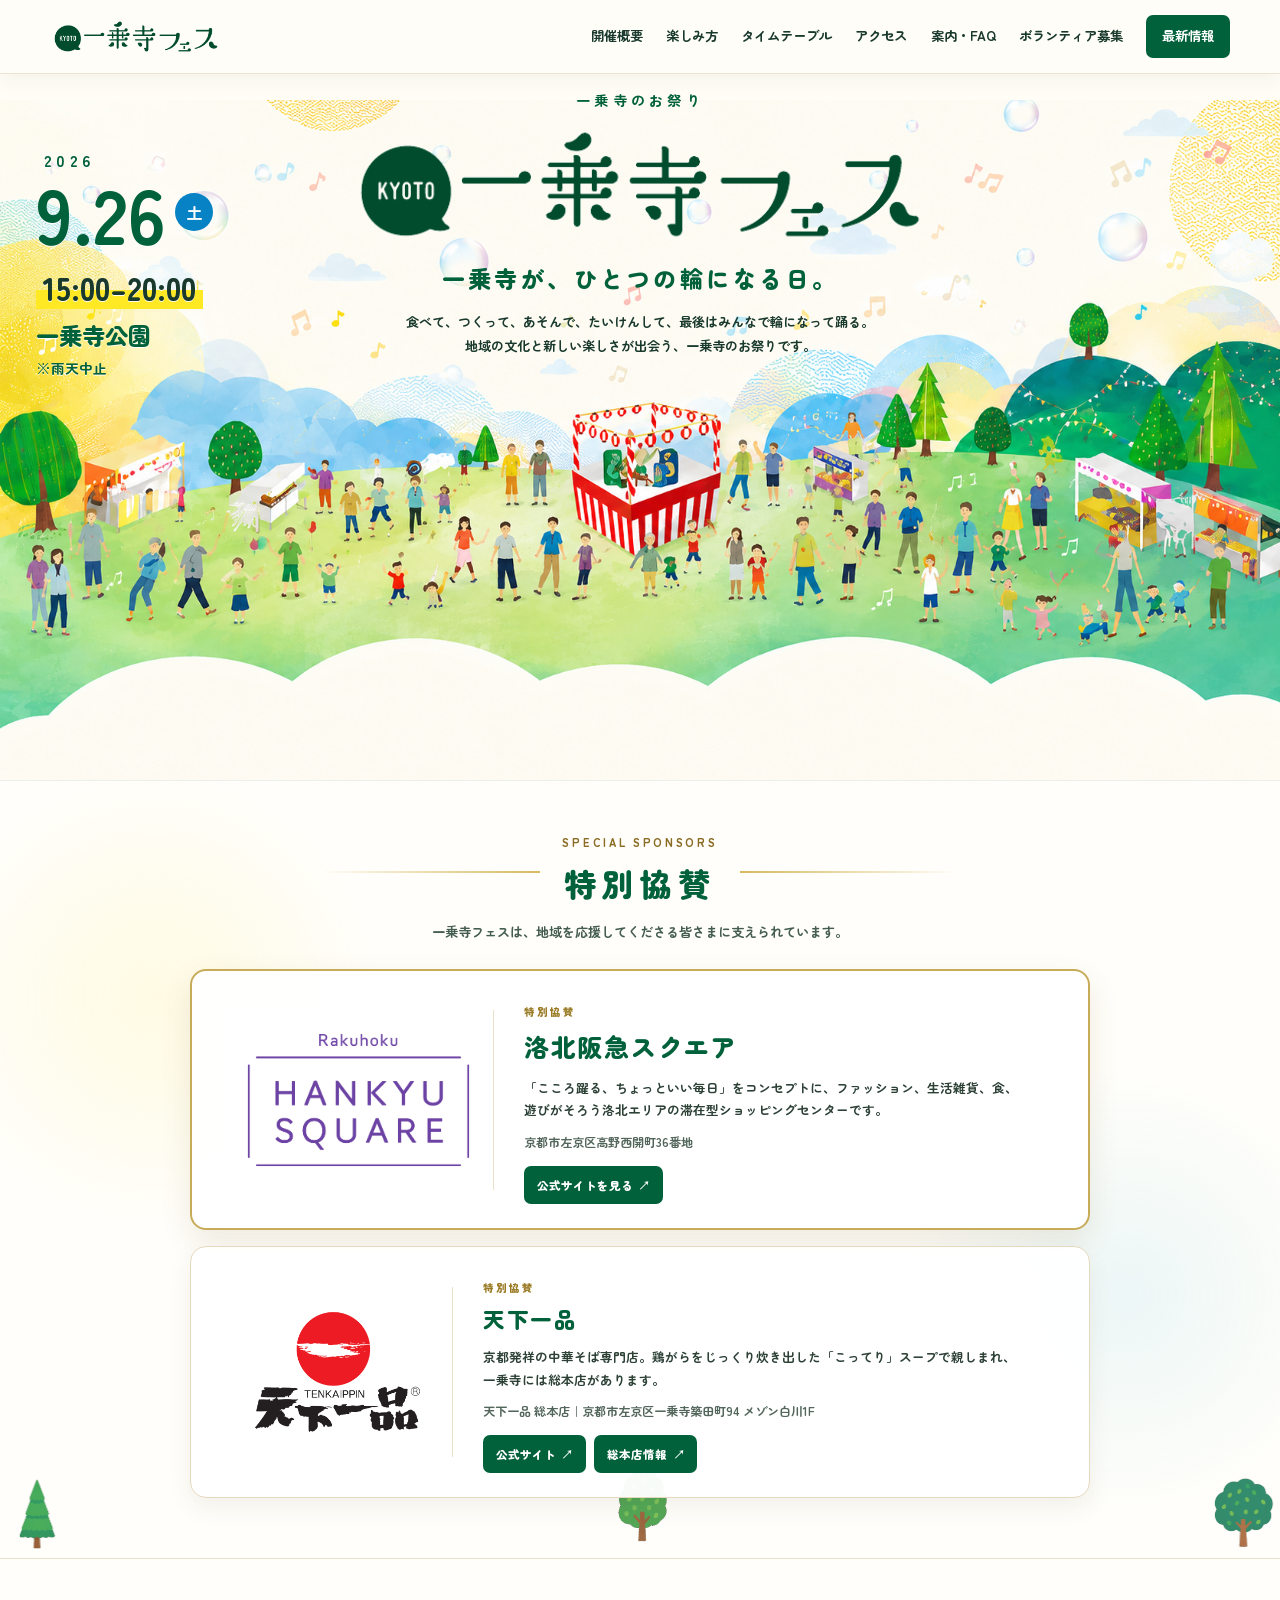
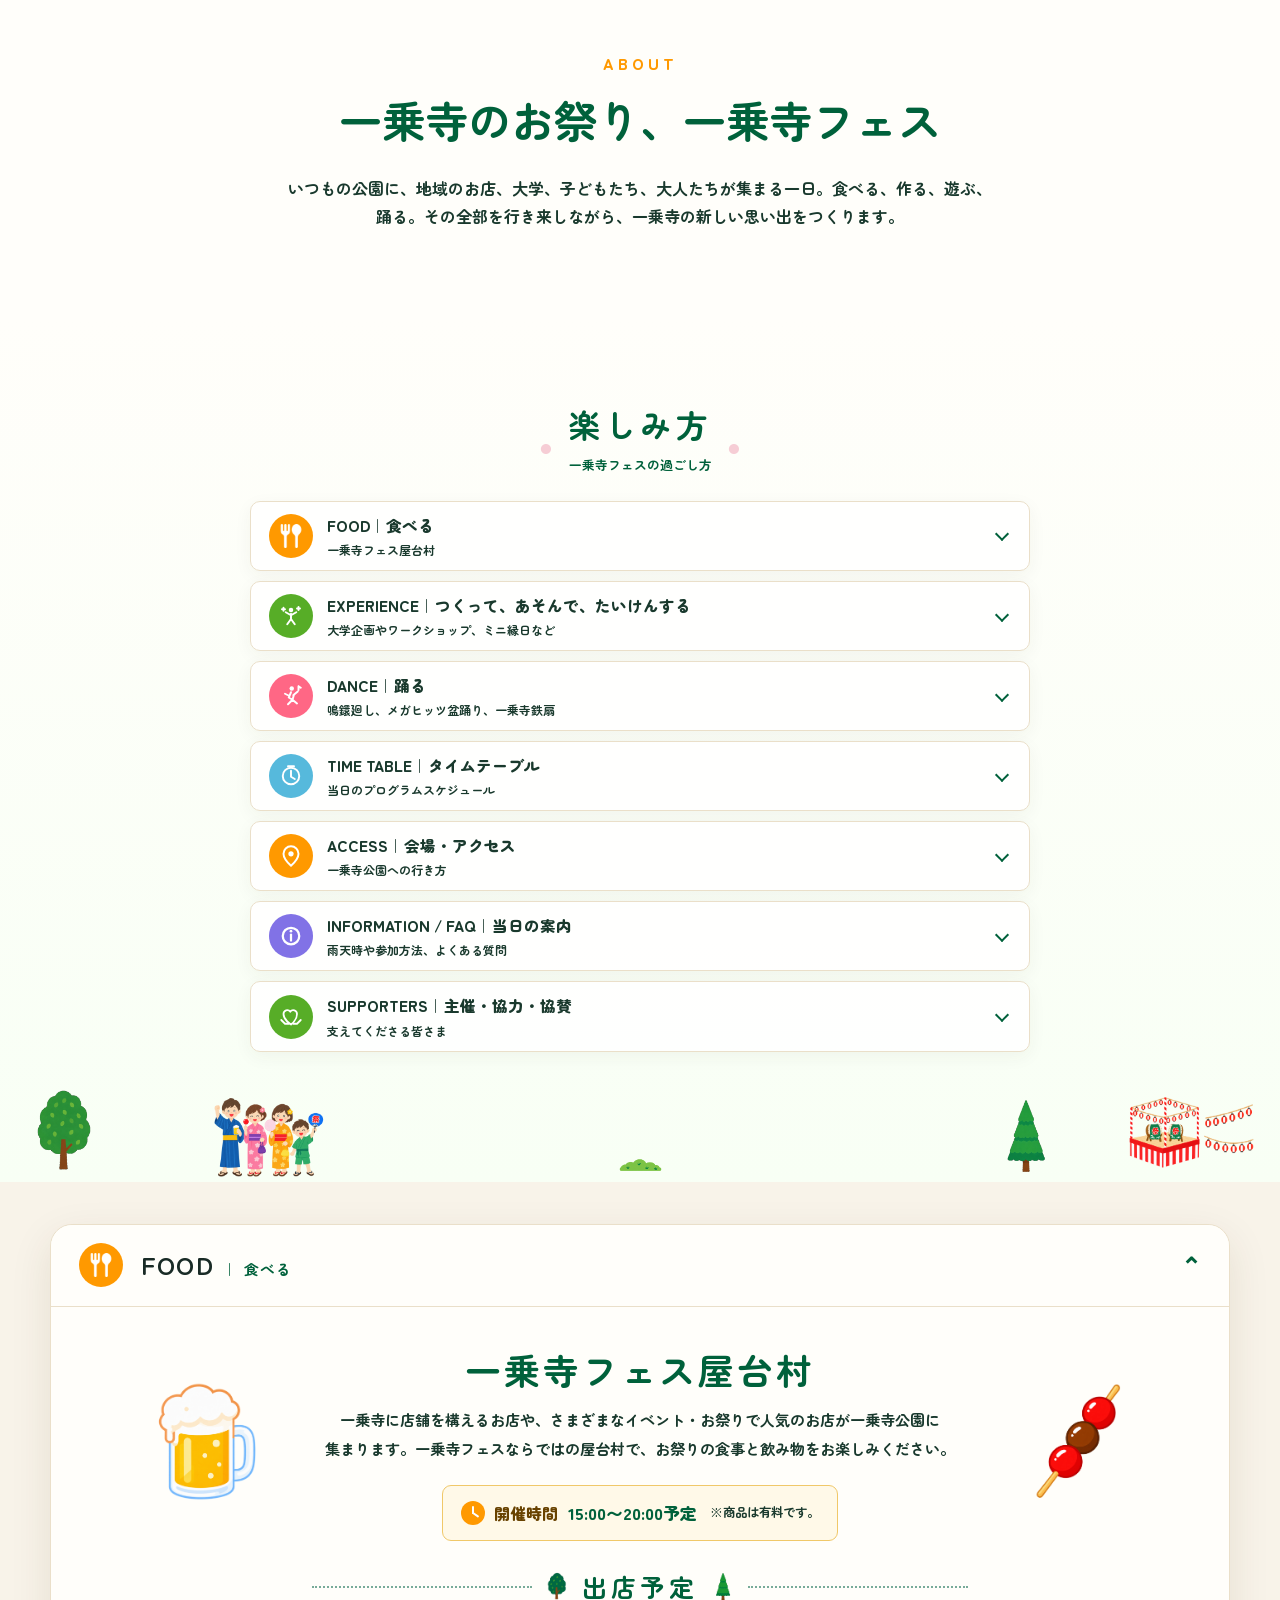
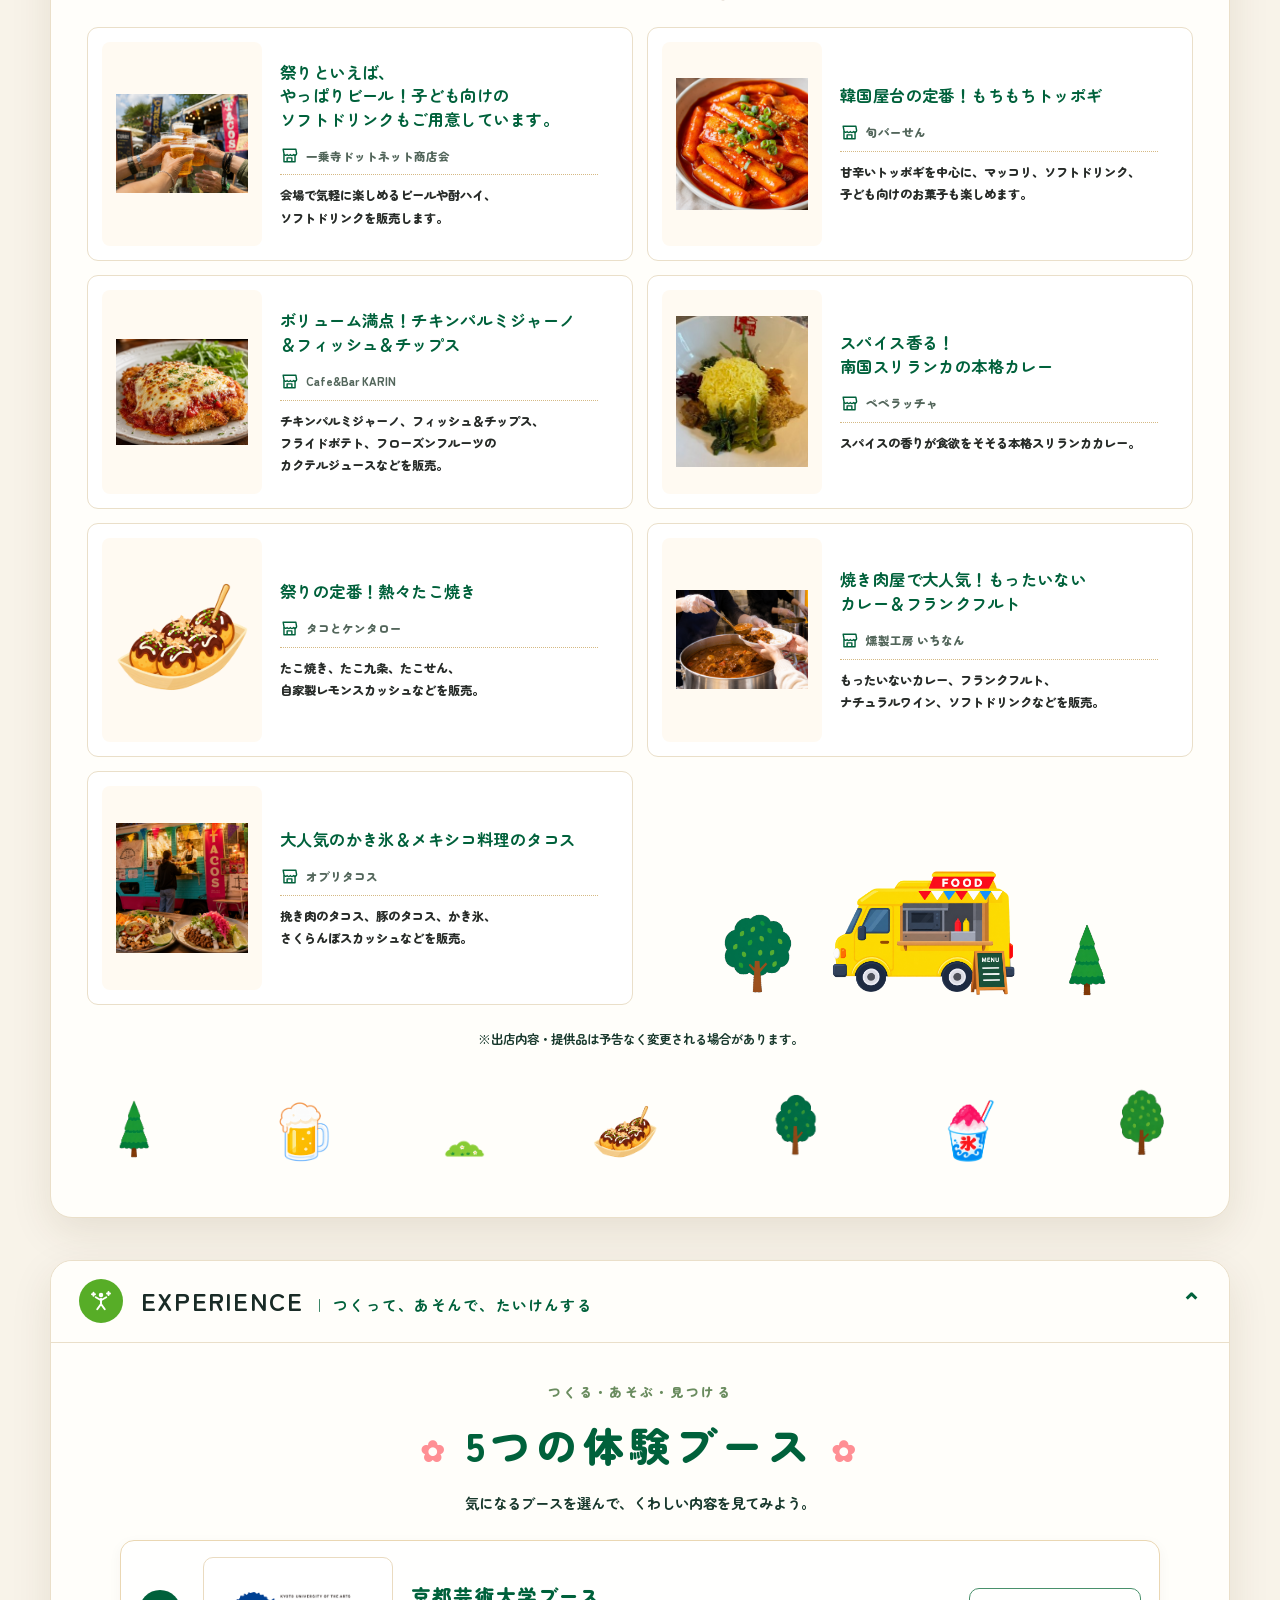
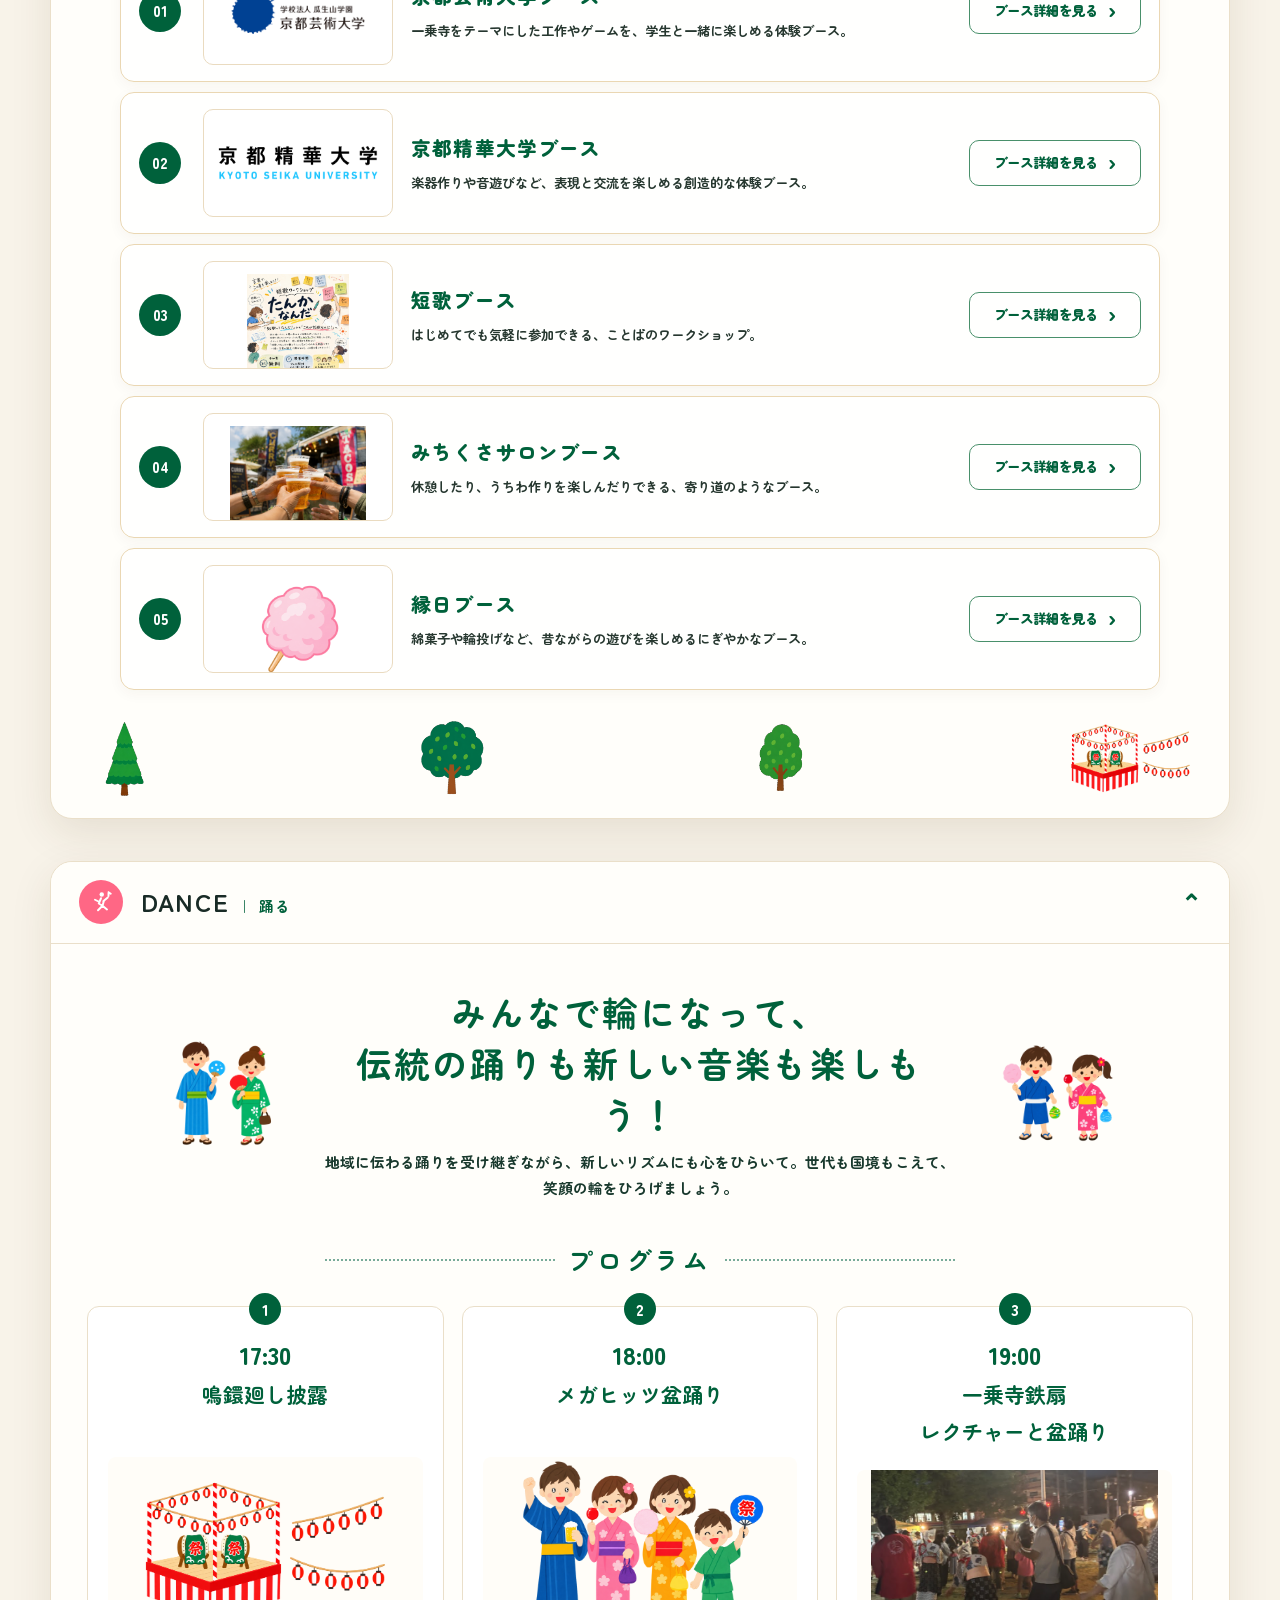
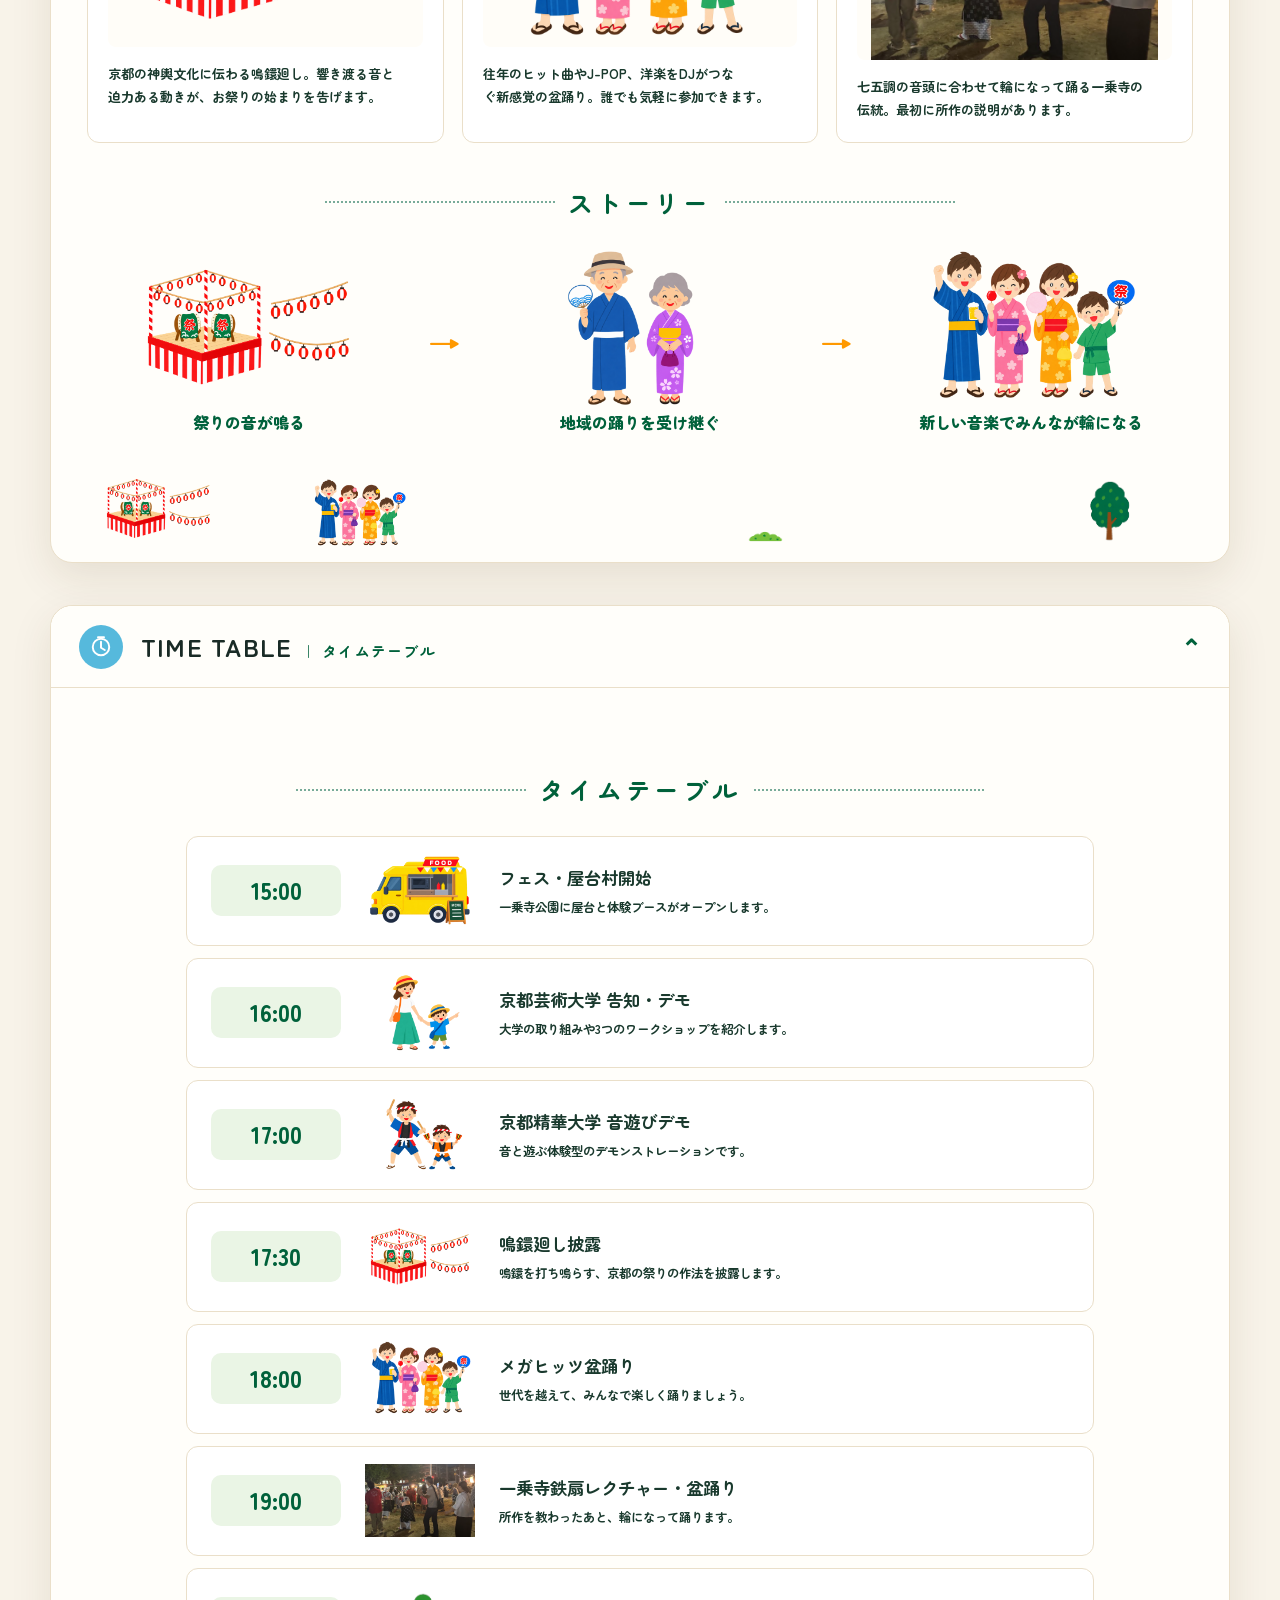
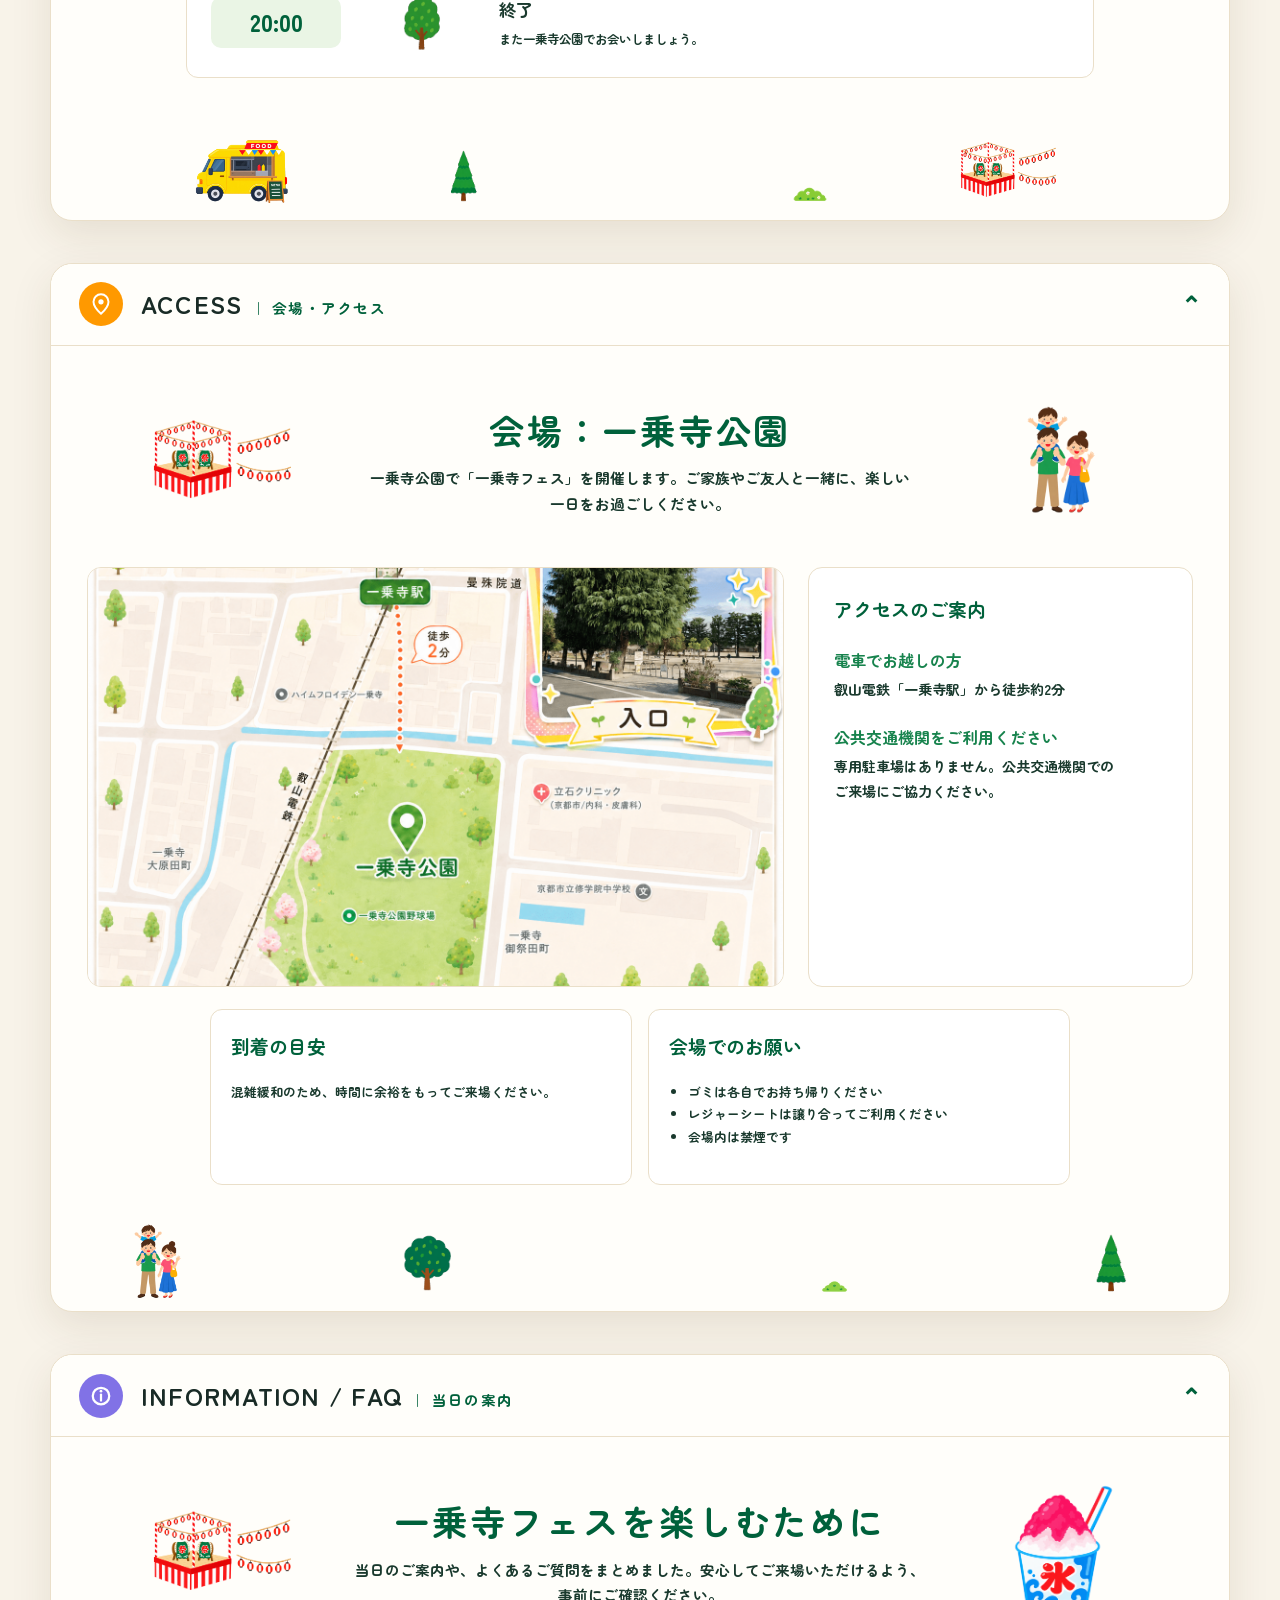
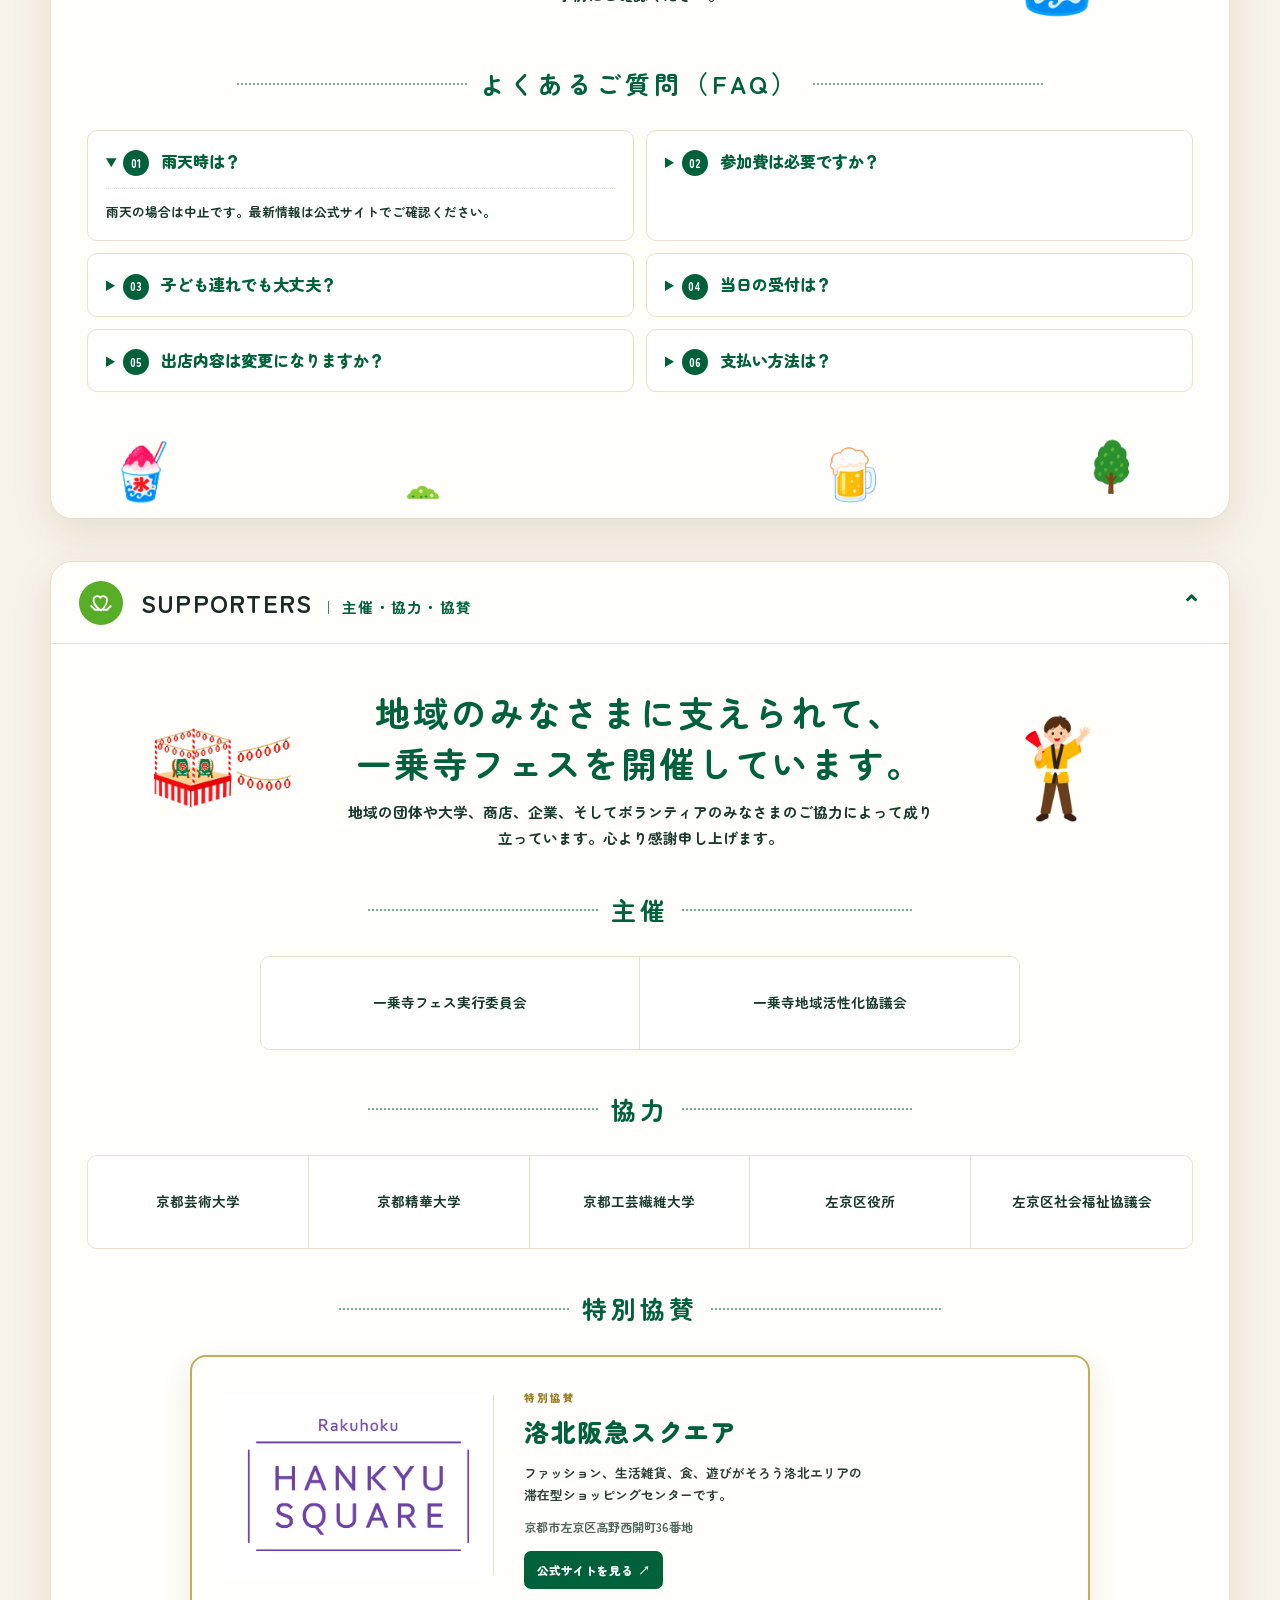
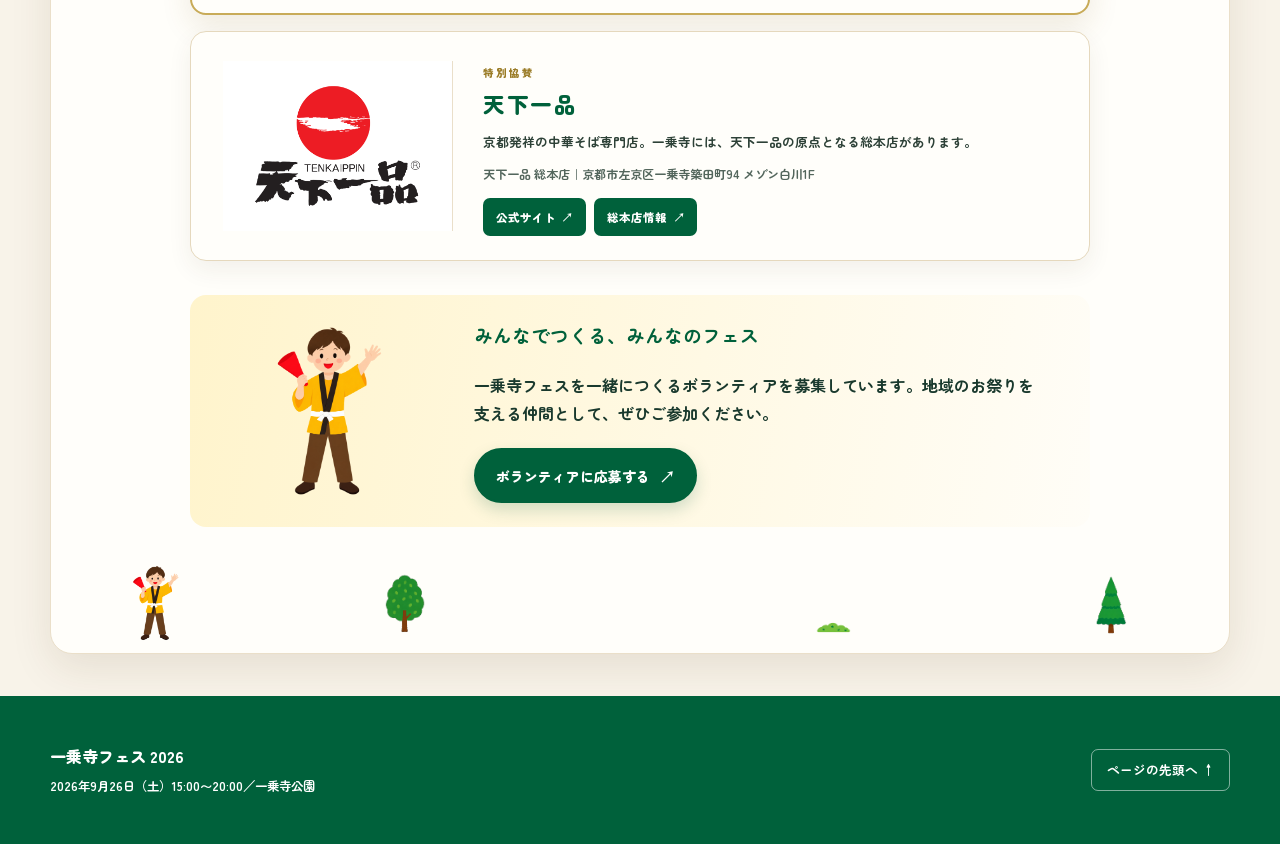
==== fess.html @ e93d852e "Replace food and experience imagery" ====
<!doctype html>
<html lang="ja">
  <head>
    <meta charset="utf-8">
    <meta name="viewport" content="width=device-width, initial-scale=1">
    <link rel="icon" type="image/png" sizes="192x192" href="assets/favicon.png">
    <link rel="apple-touch-icon" href="assets/favicon.png">
    <title>一乗寺フェス2026｜9月26日（土）京都・一乗寺公園</title>
    <meta name="description" content="京都・一乗寺公園で2026年9月26日（土）15:00〜20:00開催。屋台、体験ブース、鳴鐶廻し、メガヒッツ盆踊り、一乗寺鉄扇踊りを楽しむ地域のお祭り「一乗寺フェス」の公式サイトです。">
    <meta name="robots" content="index, follow, max-image-preview:large, max-snippet:-1, max-video-preview:-1">
    <meta name="theme-color" content="#00613b">
    <link rel="canonical" href="http://ichijojifest2026.com/">
    <meta property="og:locale" content="ja_JP">
    <meta property="og:type" content="website">
    <meta property="og:site_name" content="一乗寺フェス">
    <meta property="og:title" content="一乗寺フェス 2026｜一乗寺が、ひとつの輪になる日。">
    <meta property="og:description" content="2026年9月26日（土）、京都・一乗寺公園で開催。食べて、つくって、あそんで、たいけんして、最後はみんなで輪になって踊る、一乗寺のお祭りです。">
    <meta property="og:url" content="http://ichijojifest2026.com/">
    <meta property="og:image" content="http://ichijojifest2026.com/assets/ogp-ichijoji-fess.png">
    <meta property="og:image:width" content="1200">
    <meta property="og:image:height" content="630">
    <meta property="og:image:alt" content="一乗寺フェス2026 一乗寺が、ひとつの輪になる日。">
    <meta name="twitter:card" content="summary_large_image">
    <meta name="twitter:title" content="一乗寺フェス 2026｜一乗寺が、ひとつの輪になる日。">
    <meta name="twitter:description" content="2026年9月26日（土）、京都・一乗寺公園で開催する地域のお祭りです。">
    <meta name="twitter:image" content="http://ichijojifest2026.com/assets/ogp-ichijoji-fess.png">
    <meta name="twitter:image:alt" content="一乗寺フェス2026 一乗寺が、ひとつの輪になる日。">
    <link rel="preconnect" href="https://fonts.googleapis.com">
    <link rel="preconnect" href="https://fonts.gstatic.com" crossorigin>
    <link href="https://fonts.googleapis.com/css2?family=Zen+Maru+Gothic:wght@400;500;700;900&display=swap" rel="stylesheet">
    <link rel="stylesheet" href="fess-redesign.css?v=20260830-3">
    <script type="application/ld+json">
      {
        "@context": "https://schema.org",
        "@type": "Festival",
        "name": "一乗寺フェス2026",
        "description": "食べて、つくって、あそんで、たいけんして、最後はみんなで輪になって踊る、京都・一乗寺の地域のお祭りです。",
        "url": "http://ichijojifest2026.com/",
        "image": "http://ichijojifest2026.com/assets/ogp-ichijoji-fess.png",
        "startDate": "2026-09-26T15:00:00+09:00",
        "endDate": "2026-09-26T20:00:00+09:00",
        "eventStatus": "https://schema.org/EventScheduled",
        "eventAttendanceMode": "https://schema.org/OfflineEventAttendanceMode",
        "isAccessibleForFree": true,
        "location": {
          "@type": "Place",
          "name": "一乗寺公園",
          "address": {
            "@type": "PostalAddress",
            "addressLocality": "京都市左京区一乗寺",
            "addressRegion": "京都府",
            "addressCountry": "JP"
          }
        },
        "organizer": {
          "@type": "Organization",
          "name": "一乗寺フェス実行委員会",
          "url": "http://ichijojifest2026.com/"
        }
      }
    </script>
  </head>
  <body>
    <a class="skip-link" href="#main">本文へ移動</a>
    <main id="main">
      <section class="hero" id="top" aria-labelledby="hero-title">
        <header class="site-header">
          <a class="wordmark" href="#top" aria-label="一乗寺フェス トップ"><img src="assets/ichijoji-fess-logo.png" alt="一乗寺フェス"></a>
          <button class="menu-button" type="button" aria-expanded="false" aria-controls="site-nav"><span class="menu-button__line"></span><span class="menu-button__line"></span><span class="menu-button__line"></span><span class="sr-only">メニューを開く</span></button>
          <nav class="site-nav" id="site-nav" aria-label="ページ内メニュー">
            <a href="#about">開催概要</a><a href="#guide">楽しみ方</a><a href="#timetable">タイムテーブル</a><a href="#access">アクセス</a><a href="#information">案内・FAQ</a><a href="#volunteer">ボランティア募集</a><a class="site-nav__accent" href="#information">最新情報</a>
          </nav>
        </header>
        <div class="hero__patterns" aria-hidden="true"></div>
        <div class="hero__content">
          <div class="hero__copy"><p class="hero__kicker">一乗寺のお祭り</p><h1 id="hero-title"><img src="assets/ichijoji-fess-logo.png" alt="一乗寺フェス"></h1><p class="hero__tagline">一乗寺が、ひとつの輪になる日。</p><p class="hero__lead">食べて、つくって、あそんで、たいけんして、最後はみんなで輪になって踊る。<br>地域の文化と新しい楽しさが出会う、一乗寺のお祭りです。</p></div>
          <div class="event-facts" aria-label="開催情報"><span class="event-facts__year">2026</span><strong class="event-facts__date">9.26<small>土</small></strong><span class="event-facts__time">15:00–20:00</span><span class="event-facts__place">一乗寺公園</span><span class="event-facts__rain">※雨天中止</span></div>
        </div>
        <div class="hero-scene" aria-hidden="true">
          <img class="hero-scene__art" src="assets/hero-festival-scene.png" alt="">
        </div>
      </section>

      <section class="hero-sponsors" aria-labelledby="hero-sponsors-title">
        <div class="hero-sponsors__heading">
          <span class="hero-sponsors__line" aria-hidden="true"></span>
          <div><p>SPECIAL SPONSORS</p><h2 id="hero-sponsors-title">特別協賛</h2></div>
          <span class="hero-sponsors__line" aria-hidden="true"></span>
        </div>
        <p class="hero-sponsors__message">一乗寺フェスは、地域を応援してくださる皆さまに支えられています。</p>
        <div class="sponsor-profile-list sponsor-profile-list--hero">
          <article class="sponsor-profile-card sponsor-profile-card--primary">
            <div class="sponsor-profile-card__logo"><img src="assets/sponsor-rakuhoku-logo.png" alt="洛北阪急スクエア"></div>
            <div class="sponsor-profile-card__content"><span>特別協賛</span><h3>洛北阪急スクエア</h3><p>「こころ躍る、ちょっといい毎日」をコンセプトに、ファッション、生活雑貨、食、遊びがそろう洛北エリアの滞在型ショッピングセンターです。</p><address>京都市左京区高野西開町36番地</address><a href="https://hankyu-square.jp/" target="_blank" rel="noopener noreferrer">公式サイトを見る <b aria-hidden="true">↗</b></a></div>
          </article>
          <article class="sponsor-profile-card">
            <div class="sponsor-profile-card__logo"><img src="assets/sponsor-tenkaippin-logo.png" alt="天下一品"></div>
            <div class="sponsor-profile-card__content"><span>特別協賛</span><h3>天下一品</h3><p>京都発祥の中華そば専門店。鶏がらをじっくり炊き出した「こってり」スープで親しまれ、一乗寺には総本店があります。</p><address>天下一品 総本店｜京都市左京区一乗寺築田町94 メゾン白川1F</address><div class="sponsor-profile-card__links"><a href="https://www.tenkaippin.co.jp/" target="_blank" rel="noopener noreferrer">公式サイト <b aria-hidden="true">↗</b></a><a href="https://www.tenkaippin.co.jp/shop/728/" target="_blank" rel="noopener noreferrer">総本店情報 <b aria-hidden="true">↗</b></a></div></div>
          </article>
        </div>
        <div class="hero-sponsors__trees" aria-hidden="true"><img src="assets/ichijojifes/decorations/tree-conifer.png" alt=""><img src="assets/ichijojifes/decorations/tree-round-bright.png" alt=""><img src="assets/ichijojifes/decorations/tree-round-wide.png" alt=""></div>
      </section>

      <section class="about" id="about"><p class="section-kicker">ABOUT</p><h2>一乗寺のお祭り、一乗寺フェス</h2><p>いつもの公園に、地域のお店、大学、子どもたち、大人たちが集まる一日。食べる、作る、遊ぶ、踊る。その全部を行き来しながら、一乗寺の新しい思い出をつくります。</p></section>

      <section class="guide" id="guide" aria-labelledby="guide-title">
        <div class="section-heading section-heading--center"><span aria-hidden="true">●</span><div><h2 id="guide-title">楽しみ方</h2><p>一乗寺フェスの過ごし方</p></div><span aria-hidden="true">●</span></div>
        <nav class="guide-nav" aria-label="楽しみ方の目次">
          <a href="#food"><span class="round-icon round-icon--orange"><img src="assets/food-icon-fork-spoon.png" alt="" aria-hidden="true"></span><span><b>FOOD｜食べる</b><small>一乗寺フェス屋台村</small></span><i>⌄</i></a>
          <a href="#experience"><span class="round-icon round-icon--green"><img src="assets/icon-experience.svg" alt="" aria-hidden="true"></span><span><b>EXPERIENCE｜つくって、あそんで、たいけんする</b><small>大学企画やワークショップ、ミニ縁日など</small></span><i>⌄</i></a>
          <a href="#dance"><span class="round-icon round-icon--pink"><img src="assets/icon-dance.svg" alt="" aria-hidden="true"></span><span><b>DANCE｜踊る</b><small>鳴鐶廻し、メガヒッツ盆踊り、一乗寺鉄扇</small></span><i>⌄</i></a>
          <a href="#timetable"><span class="round-icon round-icon--blue"><img src="assets/icon-timetable.svg" alt="" aria-hidden="true"></span><span><b>TIME TABLE｜タイムテーブル</b><small>当日のプログラムスケジュール</small></span><i>⌄</i></a>
          <a href="#access"><span class="round-icon round-icon--orange"><img src="assets/icon-access.svg" alt="" aria-hidden="true"></span><span><b>ACCESS｜会場・アクセス</b><small>一乗寺公園への行き方</small></span><i>⌄</i></a>
          <a href="#information"><span class="round-icon round-icon--purple"><img src="assets/icon-information.svg" alt="" aria-hidden="true"></span><span><b>INFORMATION / FAQ｜当日の案内</b><small>雨天時や参加方法、よくある質問</small></span><i>⌄</i></a>
          <a href="#supporters"><span class="round-icon round-icon--green"><img src="assets/icon-supporters.svg" alt="" aria-hidden="true"></span><span><b>SUPPORTERS｜主催・協力・協賛</b><small>支えてくださる皆さま</small></span><i>⌄</i></a>
        </nav>
      </section>

      <section class="content-section content-section--food" id="food">
        <header class="content-section__bar"><span class="round-icon round-icon--orange"><img src="assets/food-icon-fork-spoon.png" alt="" aria-hidden="true"></span><h2>FOOD <small>｜ 食べる</small></h2><a href="#guide" aria-label="楽しみ方へ戻る">⌃</a></header>
        <div class="content-section__body">
          <div class="intro-block intro-block--food"><img src="assets/ichijojifes/food/beer-mug.png" alt="" aria-hidden="true"><div><h3>一乗寺フェス屋台村</h3><p>一乗寺に店舗を構えるお店や、さまざまなイベント・お祭りで人気のお店が一乗寺公園に集まります。一乗寺フェスならではの屋台村で、お祭りの食事と飲み物をお楽しみください。</p><p class="info-chip"><span class="time-icon" aria-hidden="true"></span><b>開催時間</b><strong>15:00〜20:00予定</strong><small>※商品は有料です。</small></p></div><img src="assets/ichijojifes/food/three-color-dango.png" alt="" aria-hidden="true"></div>
          <h3 class="subheading food-subheading"><img src="assets/ichijojifes/decorations/tree-round-slim.png" alt="" aria-hidden="true"><span>出店予定</span><img src="assets/ichijojifes/decorations/tree-conifer.png" alt="" aria-hidden="true"></h3>
          <div class="vendor-grid">
            <article class="vendor-card"><img src="assets/event-drinks.png" alt="飲み物のイメージ"><div class="vendor-card__content"><h4>祭りといえば、やっぱりビール！<wbr>子ども向けのソフトドリンクもご用意しています。</h4><p class="vendor-card__shop"><img src="assets/icon-shop.svg" alt="" aria-hidden="true"><span>一乗寺ドットネット商店会</span></p><p class="vendor-card__description">会場で気軽に楽しめるビールや酎ハイ、ソフトドリンクを販売します。</p></div></article>
            <article class="vendor-card"><img src="assets/food-tteokbokki.jpg" alt="甘辛いソースのトッポギ"><div class="vendor-card__content"><h4>韓国屋台の定番！<wbr>もちもちトッポギ</h4><p class="vendor-card__shop"><img src="assets/icon-shop.svg" alt="" aria-hidden="true"><span>旬バーせん</span></p><p class="vendor-card__description">甘辛いトッポギを中心に、マッコリ、ソフトドリンク、子ども向けのお菓子も楽しめます。</p></div></article>
            <article class="vendor-card"><img src="assets/food-chicken-parmigiana.jpg" alt="チーズとトマトソースをのせたチキンパルミジャーノ"><div class="vendor-card__content"><h4>ボリューム満点！<wbr>チキンパルミジャーノ＆<wbr>フィッシュ＆チップス</h4><p class="vendor-card__shop"><img src="assets/icon-shop.svg" alt="" aria-hidden="true"><span>Cafe&amp;Bar KARIN</span></p><p class="vendor-card__description">チキンパルミジャーノ、フィッシュ＆チップス、フライドポテト、フローズンフルーツのカクテルジュースなどを販売。</p></div></article>
            <article class="vendor-card"><img src="assets/food-sri-lankan-curry.jpg" alt="色とりどりの副菜を添えたスリランカカレー"><div class="vendor-card__content"><h4>スパイス香る！<wbr>南国スリランカの本格カレー</h4><p class="vendor-card__shop"><img src="assets/icon-shop.svg" alt="" aria-hidden="true"><span>ペペラッチャ</span></p><p class="vendor-card__description">スパイスの香りが食欲をそそる本格スリランカカレー。</p></div></article>
            <article class="vendor-card"><img src="assets/ichijojifes/food/takoyaki.png" alt="たこ焼きのイメージ"><div class="vendor-card__content"><h4>祭りの定番！<wbr>熱々たこ焼き</h4><p class="vendor-card__shop"><img src="assets/icon-shop.svg" alt="" aria-hidden="true"><span>タコとケンタロー</span></p><p class="vendor-card__description">たこ焼き、たこ九条、たこせん、自家製レモンスカッシュなどを販売。</p></div></article>
            <article class="vendor-card"><img src="assets/event-ichinan.png" alt="カレーとフランクフルトのイメージ"><div class="vendor-card__content"><h4>焼き肉屋で大人気！<wbr>もったいないカレー＆<wbr>フランクフルト</h4><p class="vendor-card__shop"><img src="assets/icon-shop.svg" alt="" aria-hidden="true"><span>燻製工房 いちなん</span></p><p class="vendor-card__description">もったいないカレー、フランクフルト、ナチュラルワイン、ソフトドリンクなどを販売。</p></div></article>
            <article class="vendor-card"><img src="assets/event-oburi-tacos.png" alt="タコスのイメージ"><div class="vendor-card__content"><h4>大人気のかき氷＆<wbr>メキシコ料理のタコス</h4><p class="vendor-card__shop"><img src="assets/icon-shop.svg" alt="" aria-hidden="true"><span>オブリタコス</span></p><p class="vendor-card__description">挽き肉のタコス、豚のタコス、かき氷、さくらんぼスカッシュなどを販売。</p></div></article>
            <div class="vendor-scene" aria-hidden="true"><img src="assets/ichijojifes/decorations/tree-round-wide.png" alt=""><img src="assets/ichijojifes/stalls/food-truck.png" alt=""><img src="assets/ichijojifes/decorations/tree-conifer.png" alt=""></div>
          </div><p class="section-note">※出店内容・提供品は予告なく変更される場合があります。</p>
          <div class="food-footer-landscape" aria-hidden="true"><img src="assets/ichijojifes/decorations/tree-conifer.png" alt=""><img src="assets/ichijojifes/food/beer-mug.png" alt=""><img src="assets/ichijojifes/decorations/bush-light-with-flowers.png" alt=""><img src="assets/ichijojifes/food/takoyaki.png" alt=""><img src="assets/ichijojifes/decorations/tree-round-tall.png" alt=""><img src="assets/ichijojifes/food/strawberry-shaved-ice.png" alt=""><img src="assets/ichijojifes/decorations/tree-round-full.png" alt=""></div>
        </div>
      </section>

      <section class="content-section content-section--experience" id="experience">
        <header class="content-section__bar"><span class="round-icon round-icon--green"><img src="assets/icon-experience.svg" alt="" aria-hidden="true"></span><h2>EXPERIENCE <small>｜ つくって、あそんで、たいけんする</small></h2><a href="#guide" aria-label="楽しみ方へ戻る">⌃</a></header>
        <div class="content-section__body experience-overview">
          <div class="experience-overview__heading">
            <p class="experience-overview__eyebrow">つくる・あそぶ・見つける</p>
            <h3><span aria-hidden="true">✿</span> 5つの体験ブース <span aria-hidden="true">✿</span></h3>
            <p>気になるブースを選んで、くわしい内容を見てみよう。</p>
          </div>
          <div class="experience-booth-list">
            <a class="experience-booth-card" href="experience/kyoto-art.html">
              <span class="experience-booth-card__number">01</span>
              <span class="experience-booth-card__media"><img src="assets/logo-kyoto-art.png" alt="京都芸術大学"></span>
              <span class="experience-booth-card__copy"><strong>京都芸術大学ブース</strong><small>一乗寺をテーマにした工作やゲームを、学生と一緒に楽しめる体験ブース。</small></span>
              <span class="experience-booth-card__button">ブース詳細を見る <b aria-hidden="true">›</b></span>
            </a>
            <a class="experience-booth-card" href="experience/kyoto-seika.html">
              <span class="experience-booth-card__number">02</span>
              <span class="experience-booth-card__media"><img src="assets/logo-kyoto-seika.webp" alt="京都精華大学"></span>
              <span class="experience-booth-card__copy"><strong>京都精華大学ブース</strong><small>楽器作りや音遊びなど、表現と交流を楽しめる創造的な体験ブース。</small></span>
              <span class="experience-booth-card__button">ブース詳細を見る <b aria-hidden="true">›</b></span>
            </a>
            <a class="experience-booth-card" href="experience/tanka.html">
              <span class="experience-booth-card__number">03</span>
              <span class="experience-booth-card__media"><img src="assets/experience-tanka-workshop.jpg" alt="短歌ワークショップ『たんかなんだ』"></span>
              <span class="experience-booth-card__copy"><strong>短歌ブース</strong><small>はじめてでも気軽に参加できる、ことばのワークショップ。</small></span>
              <span class="experience-booth-card__button">ブース詳細を見る <b aria-hidden="true">›</b></span>
            </a>
            <a class="experience-booth-card" href="experience/michikusa.html">
              <span class="experience-booth-card__number">04</span>
              <span class="experience-booth-card__media"><img src="assets/event-drinks.png" alt="ドリンクとうちわを楽しむイメージ"></span>
              <span class="experience-booth-card__copy"><strong>みちくさサロンブース</strong><small>休憩したり、うちわ作りを楽しんだりできる、寄り道のようなブース。</small></span>
              <span class="experience-booth-card__button">ブース詳細を見る <b aria-hidden="true">›</b></span>
            </a>
            <a class="experience-booth-card" href="experience/ennichi.html">
              <span class="experience-booth-card__number">05</span>
              <span class="experience-booth-card__media"><img src="assets/ichijojifes/food/cotton-candy.png" alt="綿菓子"></span>
              <span class="experience-booth-card__copy"><strong>縁日ブース</strong><small>綿菓子や輪投げなど、昔ながらの遊びを楽しめるにぎやかなブース。</small></span>
              <span class="experience-booth-card__button">ブース詳細を見る <b aria-hidden="true">›</b></span>
            </a>
          </div>
          <div class="experience-overview__landscape" aria-hidden="true"><img src="assets/ichijojifes/decorations/tree-conifer.png" alt=""><img src="assets/ichijojifes/decorations/tree-round-wide.png" alt=""><img src="assets/ichijojifes/decorations/tree-round-bright.png" alt=""><img src="assets/ichijojifes/decorations/festival-stage-and-lanterns.png" alt=""></div>
        </div>
      </section>

      <section class="content-section content-section--dance" id="dance">
        <header class="content-section__bar"><span class="round-icon round-icon--pink"><img src="assets/icon-dance.svg" alt="" aria-hidden="true"></span><h2>DANCE <small>｜ 踊る</small></h2><a href="#guide" aria-label="楽しみ方へ戻る">⌃</a></header>
        <div class="content-section__body">
          <div class="intro-block intro-block--dance"><img src="assets/ichijojifes/people/yukata-couple-with-fans.png" alt="" aria-hidden="true"><div><h3>みんなで輪になって、<br>伝統の踊りも新しい音楽も楽しもう！</h3><p>地域に伝わる踊りを受け継ぎながら、新しいリズムにも心をひらいて。世代も国境もこえて、笑顔の輪をひろげましょう。</p></div><img src="assets/ichijojifes/people/children-in-yukata-with-snacks.png" alt="" aria-hidden="true"></div>
          <h3 class="subheading">プログラム</h3>
          <div class="dance-grid">
            <article class="dance-card"><span class="dance-card__number">1</span><time>17:30</time><h3>鳴鐶廻し披露</h3><img src="assets/ichijojifes/decorations/festival-stage-and-lanterns.png" alt="祭りの櫓"><p>京都の神輿文化に伝わる鳴鐶廻し。響き渡る音と迫力ある動きが、お祭りの始まりを告げます。</p></article>
            <article class="dance-card"><span class="dance-card__number">2</span><time>18:00</time><h3>メガヒッツ盆踊り</h3><img src="assets/ichijojifes/people/family-in-yukata.png" alt="輪になって踊る家族のイメージ"><p>往年のヒット曲やJ-POP、洋楽をDJがつなぐ新感覚の盆踊り。誰でも気軽に参加できます。</p></article>
            <article class="dance-card"><span class="dance-card__number">3</span><time>19:00</time><h3>一乗寺鉄扇<br>レクチャーと盆踊り</h3><img src="assets/event-bonodori.png" alt="一乗寺鉄扇を踊るイメージ"><p>七五調の音頭に合わせて輪になって踊る一乗寺の伝統。最初に所作の説明があります。</p></article>
          </div>
          <div class="dance-story"><h3 class="subheading">ストーリー</h3><div><figure><img src="assets/ichijojifes/decorations/festival-stage-and-lanterns.png" alt="櫓"><figcaption>祭りの音が鳴る</figcaption></figure><span>→</span><figure><img src="assets/ichijojifes/people/senior-couple-in-yukata.png" alt="浴衣姿の人々"><figcaption>地域の踊りを受け継ぐ</figcaption></figure><span>→</span><figure><img src="assets/ichijojifes/people/family-in-yukata.png" alt="祭りを楽しむ家族"><figcaption>新しい音楽でみんなが輪になる</figcaption></figure></div></div>
        </div>
      </section>

      <section class="content-section" id="timetable"><header class="content-section__bar"><span class="round-icon round-icon--blue"><img src="assets/icon-timetable.svg" alt="" aria-hidden="true"></span><h2>TIME TABLE <small>｜ タイムテーブル</small></h2><a href="#guide" aria-label="楽しみ方へ戻る">⌃</a></header><div class="content-section__body timetable-body"><h3 class="subheading">タイムテーブル</h3><ol class="timeline">
        <li><time>15:00</time><img src="assets/ichijojifes/stalls/food-truck.png" alt=""><div><h3>フェス・屋台村開始</h3><p>一乗寺公園に屋台と体験ブースがオープンします。</p></div></li>
        <li><time>16:00</time><img src="assets/ichijojifes/people/mother-and-son-casual.png" alt=""><div><h3>京都芸術大学 告知・デモ</h3><p>大学の取り組みや3つのワークショップを紹介します。</p></div></li>
        <li><time>17:00</time><img src="assets/ichijojifes/people/father-and-son-playing-taiko.png" alt=""><div><h3>京都精華大学 音遊びデモ</h3><p>音と遊ぶ体験型のデモンストレーションです。</p></div></li>
        <li><time>17:30</time><img src="assets/ichijojifes/decorations/festival-stage-and-lanterns.png" alt=""><div><h3>鳴鐶廻し披露</h3><p>鳴鐶を打ち鳴らす、京都の祭りの作法を披露します。</p></div></li>
        <li><time>18:00</time><img src="assets/ichijojifes/people/family-in-yukata.png" alt=""><div><h3>メガヒッツ盆踊り</h3><p>世代を越えて、みんなで楽しく踊りましょう。</p></div></li>
        <li><time>19:00</time><img src="assets/event-bonodori.png" alt=""><div><h3>一乗寺鉄扇レクチャー・盆踊り</h3><p>所作を教わったあと、輪になって踊ります。</p></div></li>
        <li><time>20:00</time><img src="assets/ichijojifes/decorations/tree-round-bright.png" alt=""><div><h3>終了</h3><p>また一乗寺公園でお会いしましょう。</p></div></li>
      </ol></div></section>

      <section class="content-section" id="access"><header class="content-section__bar"><span class="round-icon round-icon--orange"><img src="assets/icon-access.svg" alt="" aria-hidden="true"></span><h2>ACCESS <small>｜ 会場・アクセス</small></h2><a href="#guide" aria-label="楽しみ方へ戻る">⌃</a></header><div class="content-section__body access-body">
        <div class="intro-block"><img src="assets/ichijojifes/decorations/festival-stage-and-lanterns.png" alt="" aria-hidden="true"><div><h3>会場：一乗寺公園</h3><p>一乗寺公園で「一乗寺フェス」を開催します。ご家族やご友人と一緒に、楽しい一日をお過ごしください。</p></div><img src="assets/ichijojifes/people/family-casual.png" alt="" aria-hidden="true"></div>
        <div class="access-grid"><img class="access-map" src="assets/fess-place-map.png" alt="叡山電鉄一乗寺駅から一乗寺公園まで徒歩2分の案内地図"><div class="access-info"><h3>アクセスのご案内</h3><h4>電車でお越しの方</h4><p>叡山電鉄「一乗寺駅」から徒歩約2分</p><h4>公共交通機関をご利用ください</h4><p>専用駐車場はありません。公共交通機関でのご来場にご協力ください。</p></div></div>
        <div class="notice-grid"><article><h3>到着の目安</h3><p>混雑緩和のため、時間に余裕をもってご来場ください。</p></article><article><h3>会場でのお願い</h3><ul><li>ゴミは各自でお持ち帰りください</li><li>レジャーシートは譲り合ってご利用ください</li><li>会場内は禁煙です</li></ul></article></div>
      </div></section>

      <section class="content-section" id="information"><header class="content-section__bar"><span class="round-icon round-icon--purple"><img src="assets/icon-information.svg" alt="" aria-hidden="true"></span><h2>INFORMATION / FAQ <small>｜ 当日の案内</small></h2><a href="#guide" aria-label="楽しみ方へ戻る">⌃</a></header><div class="content-section__body information-body">
        <div class="intro-block"><img src="assets/ichijojifes/decorations/festival-stage-and-lanterns.png" alt="" aria-hidden="true"><div><h3>一乗寺フェスを楽しむために</h3><p>当日のご案内や、よくあるご質問をまとめました。安心してご来場いただけるよう、事前にご確認ください。</p></div><img src="assets/ichijojifes/food/strawberry-shaved-ice.png" alt="" aria-hidden="true"></div>
        <h3 class="subheading">よくあるご質問（FAQ）</h3>
        <div class="faq-grid"><details open><summary><b>01</b> 雨天時は？</summary><p>雨天の場合は中止です。最新情報は公式サイトでご確認ください。</p></details><details><summary><b>02</b> 参加費は必要ですか？</summary><p>入場は無料です。一部のワークショップ、縁日、飲食は有料です。</p></details><details><summary><b>03</b> 子ども連れでも大丈夫？</summary><p>親子で参加できる企画があります。会場内ではお子さまから目を離さないようお願いします。</p></details><details><summary><b>04</b> 当日の受付は？</summary><p>入場受付は不要です。各企画の受付方法は会場の案内をご確認ください。</p></details><details><summary><b>05</b> 出店内容は変更になりますか？</summary><p>事情により変更になる場合があります。最新情報は公式サイトでお知らせします。</p></details><details><summary><b>06</b> 支払い方法は？</summary><p>店舗によって異なります。現金をご用意いただくと安心です。</p></details></div>
      </div></section>

      <section class="content-section supporters" id="supporters"><header class="content-section__bar"><span class="round-icon round-icon--green"><img src="assets/icon-supporters.svg" alt="" aria-hidden="true"></span><h2>SUPPORTERS <small>｜ 主催・協力・協賛</small></h2><a href="#guide" aria-label="楽しみ方へ戻る">⌃</a></header><div class="content-section__body">
        <div class="intro-block"><img src="assets/ichijojifes/decorations/festival-stage-and-lanterns.png" alt="" aria-hidden="true"><div><h3>地域のみなさまに支えられて、<br>一乗寺フェスを開催しています。</h3><p>地域の団体や大学、商店、企業、そしてボランティアのみなさまのご協力によって成り立っています。心より感謝申し上げます。</p></div><img src="assets/ichijojifes/people/festival-staff-announcer.png" alt="" aria-hidden="true"></div>
        <h3 class="subheading">主催</h3><div class="name-grid name-grid--two"><div>一乗寺フェス実行委員会</div><div>一乗寺地域活性化協議会</div></div><h3 class="subheading">協力</h3><div class="name-grid"><div>京都芸術大学</div><div>京都精華大学</div><div>京都工芸繊維大学</div><div>左京区役所</div><div>左京区社会福祉協議会</div></div><h3 class="subheading">特別協賛</h3><div class="sponsor-profile-list sponsor-profile-list--supporters"><article class="sponsor-profile-card sponsor-profile-card--primary"><div class="sponsor-profile-card__logo"><img src="assets/sponsor-rakuhoku-logo.png" alt="洛北阪急スクエア"></div><div class="sponsor-profile-card__content"><span>特別協賛</span><h3>洛北阪急スクエア</h3><p>ファッション、生活雑貨、食、遊びがそろう洛北エリアの滞在型ショッピングセンターです。</p><address>京都市左京区高野西開町36番地</address><a href="https://hankyu-square.jp/" target="_blank" rel="noopener noreferrer">公式サイトを見る <b aria-hidden="true">↗</b></a></div></article><article class="sponsor-profile-card"><div class="sponsor-profile-card__logo"><img src="assets/sponsor-tenkaippin-logo.png" alt="天下一品"></div><div class="sponsor-profile-card__content"><span>特別協賛</span><h3>天下一品</h3><p>京都発祥の中華そば専門店。一乗寺には、天下一品の原点となる総本店があります。</p><address>天下一品 総本店｜京都市左京区一乗寺築田町94 メゾン白川1F</address><div class="sponsor-profile-card__links"><a href="https://www.tenkaippin.co.jp/" target="_blank" rel="noopener noreferrer">公式サイト <b aria-hidden="true">↗</b></a><a href="https://www.tenkaippin.co.jp/shop/728/" target="_blank" rel="noopener noreferrer">総本店情報 <b aria-hidden="true">↗</b></a></div></div></article></div>
        <div class="thanks-card"><img src="assets/ichijojifes/people/festival-staff-announcer.png" alt="フェスを支えるスタッフのイラスト"><div><h3>みんなでつくる、みんなのフェス</h3><p>一乗寺フェスを一緒につくるボランティアを募集しています。地域のお祭りを支える仲間として、ぜひご参加ください。</p><a class="volunteer-cta" href="https://docs.google.com/forms/d/1Ybyawd0NJM8HLlueLKLsMR9opeq_PN-tPzLMDtoR9-4/viewform?edit_requested=true" target="_blank" rel="noopener noreferrer">ボランティアに応募する <span aria-hidden="true">↗</span></a></div></div>
      </div></section>
    </main>
    <footer class="site-footer"><div><strong>一乗寺フェス 2026</strong><span>2026年9月26日（土）15:00〜20:00／一乗寺公園</span></div><a href="#top">ページの先頭へ ↑</a></footer>
    <script>
      const menuButton = document.querySelector('.menu-button');
      const siteHeader = document.querySelector('.site-header');
      const siteNav = document.querySelector('.site-nav');
      document.querySelector('.thanks-card')?.setAttribute('id', 'volunteer');
      const updateHeader = () => siteHeader?.classList.toggle('is-scrolled', window.scrollY > 12);
      updateHeader();
      window.addEventListener('scroll', updateHeader, { passive: true });
      menuButton?.addEventListener('click', () => { const open = siteHeader.classList.toggle('is-menu-open'); menuButton.setAttribute('aria-expanded', String(open)); menuButton.querySelector('.sr-only').textContent = open ? 'メニューを閉じる' : 'メニューを開く'; });
      siteNav?.addEventListener('click', (event) => { if (event.target.closest('a')) { siteHeader.classList.remove('is-menu-open'); menuButton?.setAttribute('aria-expanded', 'false'); } });
    </script>
  </body>
</html>
---- fess-redesign.css ----
:root {
  --font-round: "Zen Maru Gothic", "Hiragino Maru Gothic ProN", "Yu Gothic", Meiryo, sans-serif;
  --ink: #19392d;
  --green: #00613b;
  --green-2: #17834d;
  --cream: #fffdf7;
  --paper: #fffefa;
  --line: #eadfc9;
  --yellow: #ffe925;
  --orange: #ff9900;
  --pink: #ff6785;
  --blue: #56b9dc;
  --purple: #8172e6;
  --shadow: 0 14px 42px rgba(69, 45, 14, .10);
  --radius: 22px;
  --max: 1180px;
}

* { box-sizing: border-box; }
html { scroll-behavior: smooth; scroll-padding-top: 92px; }
body { margin: 0; color: var(--ink); background: #f8f3e9; font-family: var(--font-round); line-height: 1.75; }
img { display: block; max-width: 100%; }
a { color: inherit; text-decoration: none; }
button { font: inherit; }
h1, h2, h3, h4, p { margin-top: 0; }
.sr-only { position: absolute; width: 1px; height: 1px; padding: 0; margin: -1px; overflow: hidden; clip: rect(0,0,0,0); white-space: nowrap; border: 0; }
.skip-link { position: fixed; left: 1rem; top: -4rem; z-index: 100; padding: .75rem 1rem; color: white; background: var(--green); border-radius: 0 0 10px 10px; }
.skip-link:focus { top: 0; }

.site-header { position: sticky; top: 0; z-index: 50; min-height: 74px; display: flex; align-items: center; justify-content: space-between; gap: 2rem; padding: 12px max(24px, calc((100vw - var(--max)) / 2)); background: rgba(255,253,247,.94); border-bottom: 1px solid rgba(0,97,59,.12); backdrop-filter: blur(14px); }
.wordmark { font-family: var(--font-round); color: var(--green); font-weight: 800; font-size: 1.55rem; letter-spacing: .08em; }
.site-nav { display: flex; align-items: center; gap: 1.45rem; font-size: .84rem; font-weight: 700; }
.site-nav a { padding: .55rem 0; border-bottom: 2px solid transparent; }
.site-nav a:hover, .site-nav a:focus-visible { color: var(--green-2); border-color: var(--yellow); }
.site-nav__accent { padding: .55rem 1rem !important; color: white; background: var(--green); border-radius: 7px; }
.menu-button { display: none; width: 44px; height: 44px; padding: 10px; background: transparent; border: 0; }
.menu-button__line { display: block; width: 100%; height: 2px; margin: 6px 0; background: var(--green); transition: .2s; }

.hero { position: relative; min-height: 720px; overflow: hidden; background: radial-gradient(circle at 50% 15%, white 0 18%, transparent 48%), linear-gradient(180deg, #fffdf7, #fffaf0); }
.hero::before, .hero::after { content: ""; position: absolute; width: 320px; height: 320px; border-radius: 42% 58% 55% 45%; opacity: .72; filter: blur(1px); }
.hero::before { left: -120px; top: 110px; background: #ffe44f; transform: rotate(-22deg); }
.hero::after { right: -95px; top: 165px; background: #c6e8f3; transform: rotate(18deg); }
.hero__patterns::before, .hero__patterns::after { content: ""; position: absolute; z-index: 1; width: 250px; height: 150px; opacity: .6; background-image: radial-gradient(circle at 50% 100%, transparent 14px, #f3ce68 15px, #f3ce68 17px, transparent 18px); background-size: 34px 17px; }
.hero__patterns::before { right: 4%; top: 10px; transform: rotate(7deg); }
.hero__patterns::after { left: 13%; top: -55px; transform: rotate(-8deg); }
.hero__content { position: relative; z-index: 4; width: min(var(--max), calc(100% - 48px)); min-height: 390px; margin: 0 auto; padding-top: 44px; display: grid; grid-template-columns: 220px 1fr 220px; align-items: start; }
.hero__copy { grid-column: 2; text-align: center; }
.hero__kicker { margin-bottom: .2rem; font-family: var(--font-round); color: var(--green); font-weight: 700; letter-spacing: .28em; }
.hero h1 { margin-bottom: .1rem; font-family: var(--font-round); color: var(--green); font-size: clamp(3.7rem, 7vw, 6.2rem); font-weight: 700; line-height: 1.15; letter-spacing: .05em; }
.hero__tagline { margin-bottom: 1.05rem; color: var(--green); font-family: var(--font-round); font-size: clamp(1.1rem, 2vw, 1.55rem); font-weight: 800; letter-spacing: .15em; }
.hero__lead { max-width: 620px; margin: 0 auto; font-size: .94rem; font-weight: 600; }
.event-facts { grid-column: 1; grid-row: 1; display: flex; flex-direction: column; align-items: flex-start; margin-top: 62px; color: var(--green); font-family: var(--font-round); }
.event-facts__year { margin-left: 8px; font-size: .85rem; letter-spacing: .28em; }
.event-facts__date { display: flex; align-items: center; gap: .55rem; font-size: 3.45rem; font-weight: 500; line-height: 1; }
.event-facts__date small { display: grid; place-items: center; width: 31px; height: 31px; color: white; background: #0782c4; border-radius: 50%; font-family: var(--font-round); font-size: .85rem; }
.event-facts__time { margin: .9rem 0 .4rem; padding: 0 .35rem; color: var(--ink); background: linear-gradient(transparent 55%, var(--yellow) 55%); font-family: var(--font-round); font-size: 1.45rem; font-weight: 800; }
.event-facts__place { font-size: 1.25rem; font-weight: 800; }
.event-facts__rain { font-family: var(--font-round); font-size: .78rem; }
.hero-scene { position: absolute; z-index: 3; inset: auto 0 0; height: 420px; }
.hero-scene::before { content: ""; position: absolute; inset: 16% 0 0; background: radial-gradient(ellipse at 50% 100%, #cce99b 0 40%, transparent 41%), linear-gradient(158deg, transparent 0 28%, #9bd79f 29% 58%, #6fc798 59% 100%); clip-path: polygon(0 46%, 8% 32%, 20% 40%, 34% 22%, 48% 43%, 63% 16%, 77% 31%, 90% 12%, 100% 28%, 100% 100%, 0 100%); }
.hero-scene__hills { position: absolute; z-index: 1; left: -3%; bottom: -14%; width: 106%; height: 68%; object-fit: fill; }
.hero-scene__stage { position: absolute; z-index: 4; left: 50%; bottom: 40px; width: 250px; transform: translateX(-50%); }
.hero-scene__stall { position: absolute; z-index: 3; bottom: 58px; width: 175px; }
.hero-scene__stall--left { left: 7%; }
.hero-scene__stall--right { right: 7%; }
.hero-scene__people { position: absolute; z-index: 5; bottom: 35px; width: 200px; max-height: 180px; object-fit: contain; object-position: bottom; }
.hero-scene__people--left { left: 22%; }
.hero-scene__people--center { left: 50%; width: 150px; transform: translateX(-50%); }
.hero-scene__people--right { right: 21%; }
.hero-scene__tree { position: absolute; z-index: 2; bottom: 62px; width: 90px; max-height: 170px; object-fit: contain; object-position: bottom; }
.hero-scene__tree--one { left: 2%; }.hero-scene__tree--two { left: 40%; }.hero-scene__tree--three { right: 2%; }

.about { padding: 90px max(24px, calc((100vw - 800px) / 2)); text-align: center; background: var(--paper); }
.section-kicker { margin-bottom: .3rem; color: var(--orange); font-weight: 800; letter-spacing: .25em; }
.about h2 { margin-bottom: 1rem; color: var(--green); font-family: var(--font-round); font-size: clamp(1.8rem, 4vw, 2.7rem); }
.about p:last-child { max-width: 750px; margin: 0 auto; }
.guide { position: relative; padding: 76px 24px 130px; background: linear-gradient(180deg, #fffefa, #f8fff5); overflow: hidden; }
.guide::after {
  content: "";
  position: absolute;
  left: 0;
  right: 0;
  bottom: 0;
  height: 110px;
  background-image:
    url("assets/ichijojifes/decorations/tree-round-full.png"),
    url("assets/ichijojifes/people/family-in-yukata.png"),
    url("assets/ichijojifes/decorations/bush-light-wide.png"),
    url("assets/ichijojifes/decorations/tree-conifer.png"),
    url("assets/ichijojifes/decorations/festival-stage-and-lanterns.png");
  background-repeat: no-repeat;
  background-position: 2% bottom, 18% bottom, 50% bottom, 82% bottom, 98% bottom;
  background-size: auto 100px, auto 86px, auto 35px, auto 92px, auto 98px;
  opacity: .95;
}
.section-heading { display: flex; align-items: center; gap: 1rem; color: var(--green); }
.section-heading--center { justify-content: center; text-align: center; }
.section-heading span { color: #f6cdd5; font-size: .72rem; }
.section-heading h2 { margin: 0; font-family: var(--font-round); font-size: 2rem; letter-spacing: .12em; }
.section-heading p { margin: .15rem 0 1.5rem; font-size: .8rem; font-weight: 700; }
.guide-nav { position: relative; z-index: 2; display: grid; gap: 10px; width: min(780px, 100%); margin: 0 auto; }
.guide-nav a { display: grid; grid-template-columns: 44px 1fr auto; gap: 14px; align-items: center; min-height: 68px; padding: 10px 18px; background: rgba(255,255,255,.92); border: 1px solid var(--line); border-radius: 10px; box-shadow: 0 5px 18px rgba(60,50,30,.05); transition: transform .18s, box-shadow .18s; }
.guide-nav a:hover, .guide-nav a:focus-visible { transform: translateY(-2px); box-shadow: 0 9px 24px rgba(60,50,30,.10); }
.guide-nav b, .guide-nav small { display: block; }
.guide-nav b { font-size: .97rem; }.guide-nav small { font-size: .75rem; }
.guide-nav i { color: var(--green); font-size: 1.4rem; font-style: normal; }
.round-icon { display: inline-grid; place-items: center; flex: 0 0 auto; width: 44px; height: 44px; color: white; border-radius: 50%; font-style: normal; font-weight: 900; }
.round-icon--orange { background: var(--orange); }.round-icon--green { background: #57ad27; }.round-icon--pink { background: var(--pink); }.round-icon--blue { background: var(--blue); }.round-icon--purple { background: var(--purple); }

.content-section { width: min(var(--max), calc(100% - 40px)); margin: 42px auto; background: var(--paper); border: 1px solid var(--line); border-radius: var(--radius); box-shadow: var(--shadow); overflow: hidden; }
.content-section__bar { position: sticky; top: 74px; z-index: 12; display: flex; align-items: center; gap: 18px; min-height: 82px; padding: 15px 28px; background: rgba(255,254,250,.96); border-bottom: 1px solid var(--line); backdrop-filter: blur(12px); }
.content-section__bar h2 { margin: 0; color: #192b26; font-size: 1.55rem; letter-spacing: .05em; }
.content-section__bar h2 small { color: var(--green); font-size: .92rem; }
.content-section__bar > a { margin-left: auto; color: var(--green); font-size: 1.5rem; }
.content-section__body { position: relative; padding: 42px 36px 80px; }
.content-section__body::after {
  content: "";
  display: block;
  position: absolute;
  left: 0;
  right: 0;
  bottom: 0;
  height: 88px;
  background-image:
    url("assets/ichijojifes/decorations/tree-conifer.png"),
    url("assets/ichijojifes/decorations/bush-light-small.png"),
    url("assets/ichijojifes/decorations/tree-round-bright.png"),
    url("assets/ichijojifes/decorations/bush-light-with-flowers.png");
  background-repeat: no-repeat;
  background-position: 3% bottom, 29% bottom, 94% bottom, 68% bottom;
  background-size: auto 68px, auto 24px, auto 76px, auto 28px;
  pointer-events: none;
}
.intro-block { display: grid; grid-template-columns: 145px 1fr 145px; align-items: center; gap: 30px; max-width: 980px; margin: 0 auto 34px; text-align: center; }
.intro-block > img { width: 100%; height: 145px; object-fit: contain; }
.intro-block h3 { margin-bottom: .65rem; color: var(--green); font-family: var(--font-round); font-size: clamp(1.45rem, 3vw, 2.2rem); line-height: 1.45; letter-spacing: .08em; }
.intro-block p { max-width: 650px; margin: 0 auto; font-size: .92rem; }
.intro-block--food > img { height: 105px; }
.info-chip { display: inline-flex; flex-wrap: wrap; gap: .55rem; align-items: center; margin-top: 1.2rem !important; padding: .62rem 1rem; background: #fff9e8; border: 1px solid #f0c869; border-radius: 9px; font-size: 1.05rem !important; }
.info-chip b { color: #684200; }.info-chip small { font-size: .75rem; }
.subheading { display: flex; align-items: center; justify-content: center; gap: .8rem; margin: 38px 0 24px; color: var(--green); font-family: var(--font-round); font-size: 1.55rem; letter-spacing: .16em; }
.subheading::before, .subheading::after { content: ""; width: min(230px, 23vw); border-top: 2px dotted #78ab99; }
.vendor-grid { display: grid; grid-template-columns: repeat(2, 1fr); gap: 14px; }
.vendor-card { display: grid; grid-template-columns: 155px 1fr; gap: 18px; min-height: 150px; padding: 14px; background: white; border: 1px solid var(--line); border-radius: 11px; }
.vendor-card img { width: 100%; height: 120px; object-fit: contain; background: #fffdf8; border-radius: 8px; }
.vendor-card div { align-self: center; }
.vendor-card span { display: inline-grid; place-items: center; width: 25px; height: 25px; margin-right: .4rem; color: white; background: var(--green); border-radius: 50%; font-size: .72rem; font-weight: 800; vertical-align: middle; }
.vendor-card h4 { display: inline; color: var(--green); font-size: 1.05rem; }
.vendor-card p { margin: .75rem 0 0; padding-top: .55rem; border-top: 2px dotted #ead9b7; font-size: .8rem; }
.section-note { margin: 25px 0 0; text-align: center; font-size: .76rem; }

.feature-card { padding: 30px; background: linear-gradient(135deg, #f6fff1, #fffdf7); border: 1px solid #cfdfbd; border-radius: 16px; }
.feature-card__title { text-align: center; }.feature-card__title span, .experience-card span { color: var(--green-2); font-size: .75rem; font-weight: 800; letter-spacing: .12em; }.feature-card__title h3 { margin: .2rem 0; color: var(--green); font-family: var(--font-round); font-size: 1.8rem; }.feature-card__title p { font-size: .8rem; }
.mini-card-grid { display: grid; grid-template-columns: repeat(3, 1fr); gap: 14px; margin-top: 22px; }
.mini-card-grid article { position: relative; padding: 24px 20px 18px; background: white; border: 1px solid var(--line); border-radius: 10px; }
.mini-card-grid b { position: absolute; top: -12px; left: 18px; display: grid; place-items: center; width: 33px; height: 33px; color: white; background: var(--green); border-radius: 50%; }
.mini-card-grid h4 { margin-bottom: .5rem; color: var(--green); }.mini-card-grid p { margin: 0; font-size: .8rem; }.feature-card__note { margin: 18px 0 0; text-align: center; font-size: .75rem; }
.experience-grid { display: grid; grid-template-columns: repeat(2, 1fr); gap: 16px; margin-top: 18px; }
.experience-card { display: grid; grid-template-columns: 180px 1fr; gap: 20px; padding: 16px; background: white; border: 1px solid var(--line); border-radius: 12px; }
.experience-card img { width: 100%; height: 180px; object-fit: contain; border-radius: 8px; }.experience-card div { align-self: center; }.experience-card h3 { margin: .25rem 0 .6rem; color: var(--green); font-family: var(--font-round); font-size: 1.25rem; }.experience-card p { margin: 0; font-size: .8rem; }

.dance-grid { display: grid; grid-template-columns: repeat(3, 1fr); gap: 18px; }
.dance-card { position: relative; padding: 26px 20px 20px; text-align: center; background: white; border: 1px solid var(--line); border-radius: 12px; }
.dance-card__number { position: absolute; top: -14px; left: 50%; display: grid; place-items: center; width: 32px; height: 32px; color: white; background: var(--green); border-radius: 50%; transform: translateX(-50%); font-weight: 800; }
.dance-card time { display: block; color: var(--green); font-family: var(--font-round); font-size: 1.55rem; font-weight: 800; }.dance-card h3 { min-height: 60px; color: var(--green); font-family: var(--font-round); font-size: 1.3rem; }.dance-card img { width: 100%; height: 190px; object-fit: contain; background: #fffdf8; border-radius: 8px; }.dance-card p { margin: 1rem 0 0; text-align: left; font-size: .82rem; }
.dance-story { margin-top: 25px; }.dance-story > div { display: grid; grid-template-columns: 1fr auto 1fr auto 1fr; gap: 18px; align-items: center; }.dance-story figure { margin: 0; text-align: center; }.dance-story figure img { width: 100%; height: 160px; object-fit: contain; }.dance-story figcaption { color: var(--green); font-family: var(--font-round); font-weight: 800; }.dance-story > div > span { color: var(--orange); font-size: 2rem; }

.timetable-body { max-width: 980px; margin: 0 auto; }
.timeline { display: grid; gap: 12px; padding: 0; list-style: none; }
.timeline li { display: grid; grid-template-columns: 130px 110px 1fr; gap: 24px; align-items: center; min-height: 110px; padding: 14px 24px; background: white; border: 1px solid var(--line); border-radius: 12px; }
.timeline time { padding: .35rem .65rem; color: var(--green); background: #eaf5e5; border-radius: 10px; font-family: var(--font-round); font-size: 1.45rem; font-weight: 800; text-align: center; }.timeline img { width: 100%; height: 78px; object-fit: contain; }.timeline h3 { margin: 0; color: var(--ink); font-size: 1.08rem; }.timeline p { margin: .25rem 0 0; font-size: .78rem; }

.access-grid { display: grid; grid-template-columns: 1.45fr .8fr; gap: 24px; }.access-map { width: 100%; height: 420px; object-fit: cover; border: 1px solid var(--line); border-radius: 14px; }.access-info { padding: 25px; background: white; border: 1px solid var(--line); border-radius: 14px; }.access-info h3, .notice-grid h3 { color: var(--green); }.access-info h4 { margin: 1.3rem 0 .2rem; color: var(--green-2); }.access-info p { font-size: .88rem; }
.notice-grid { display: grid; grid-template-columns: .8fr 1.1fr 1fr; gap: 16px; margin-top: 22px; }.notice-grid article { padding: 20px; background: white; border: 1px solid var(--line); border-radius: 12px; }.notice-grid p, .notice-grid li { font-size: .8rem; }.notice-grid ul { padding-left: 1.2rem; }.notice-grid img { width: 100%; height: 145px; object-fit: cover; border-radius: 8px; }
.rain-notice { display: grid; grid-template-columns: 180px 1fr; gap: 24px; align-items: center; padding: 20px 28px; background: #eef8ff; border: 1px solid #a9d7ef; border-radius: 12px; }.rain-notice strong { color: #0876bf; font-family: var(--font-round); font-size: 1.7rem; }.rain-notice p { margin: 0; font-size: .85rem; }
.faq-grid { display: grid; grid-template-columns: repeat(2, 1fr); gap: 12px; }.faq-grid details { padding: 16px 18px; background: white; border: 1px solid var(--line); border-radius: 10px; }.faq-grid summary { color: var(--green); font-weight: 800; cursor: pointer; }.faq-grid summary b { display: inline-grid; place-items: center; width: 26px; height: 26px; margin-right: .5rem; color: white; background: var(--green); border-radius: 50%; font-size: .7rem; }.faq-grid p { margin: 12px 0 0; padding-top: 12px; border-top: 1px dotted var(--line); font-size: .8rem; }
.name-grid { display: grid; grid-template-columns: repeat(5, 1fr); border: 1px solid var(--line); border-radius: 10px; overflow: hidden; }.name-grid div { display: grid; place-items: center; min-height: 92px; padding: 15px; background: white; border-right: 1px solid var(--line); font-size: .85rem; font-weight: 700; text-align: center; }.name-grid div:last-child { border-right: 0; }.name-grid--two { grid-template-columns: repeat(2, 1fr); max-width: 760px; margin: 0 auto; }
.thanks-card { display: grid; grid-template-columns: 230px 1fr; gap: 30px; align-items: center; max-width: 900px; margin: 34px auto 0; padding: 24px; background: linear-gradient(100deg, #fff4cc, #fffdf7); border-radius: 16px; }.thanks-card img { width: 100%; height: 180px; object-fit: contain; }.thanks-card h3 { color: var(--green); font-family: var(--font-round); }
.volunteer-cta {
  display: inline-flex;
  align-items: center;
  justify-content: center;
  gap: .55rem;
  min-height: 48px;
  margin-top: .35rem;
  padding: .72rem 1.25rem;
  color: white;
  font-size: .86rem;
  font-weight: 900;
  text-decoration: none;
  background: var(--green);
  border: 2px solid var(--green);
  border-radius: 999px;
  box-shadow: 0 7px 16px rgba(0,97,59,.18);
  transition: transform .2s ease, background .2s ease, box-shadow .2s ease;
}
.volunteer-cta:hover,
.volunteer-cta:focus-visible {
  color: white;
  background: var(--green-2);
  border-color: var(--green-2);
  box-shadow: 0 9px 22px rgba(0,97,59,.24);
  outline: 3px solid rgba(23,131,77,.2);
  transform: translateY(-2px);
}
.volunteer-cta span { font-size: 1rem; }
.site-footer { display: flex; align-items: center; justify-content: space-between; gap: 20px; padding: 46px max(24px, calc((100vw - var(--max)) / 2)); color: white; background: var(--green); }.site-footer strong, .site-footer span { display: block; }.site-footer span { margin-top: .35rem; font-size: .78rem; }.site-footer a { padding: .55rem .9rem; border: 1px solid rgba(255,255,255,.5); border-radius: 7px; font-size: .8rem; }

@media (max-width: 900px) {
  html { scroll-padding-top: 68px; }
  .site-header { min-height: 64px; padding: 10px 18px; }
  .wordmark { font-size: 1.25rem; }
  .menu-button { display: block; }
  .site-nav { position: absolute; top: 100%; left: 0; right: 0; display: none; flex-direction: column; align-items: stretch; gap: 0; padding: 12px 20px 22px; background: rgba(255,253,247,.98); border-bottom: 1px solid var(--line); box-shadow: 0 15px 30px rgba(50,40,20,.1); }
  .is-menu-open .site-nav { display: flex; }.site-nav a { padding: .72rem .2rem; border-bottom: 1px solid var(--line); }.site-nav__accent { margin-top: 8px; text-align: center; }
  .is-menu-open .menu-button__line:nth-child(1) { transform: translateY(8px) rotate(45deg); }.is-menu-open .menu-button__line:nth-child(2) { opacity: 0; }.is-menu-open .menu-button__line:nth-child(3) { transform: translateY(-8px) rotate(-45deg); }
  .hero { min-height: 760px; }
  .hero__content { width: calc(100% - 28px); min-height: 485px; padding-top: 35px; display: flex; flex-direction: column; align-items: center; }
  .hero__copy { order: 1; }.event-facts { order: 2; align-items: center; margin-top: 22px; }.hero h1 { font-size: clamp(3rem, 13vw, 5rem); }.hero__lead { padding: 0 12px; font-size: .78rem; }.event-facts__year { margin-left: 0; }.event-facts__date { font-size: 2.8rem; }.event-facts__time { margin: .55rem 0 .15rem; font-size: 1.25rem; }.event-facts__place { font-size: 1.1rem; }
  .hero-scene { height: 285px; }.hero-scene__stage { bottom: 28px; width: 180px; }.hero-scene__stall { bottom: 38px; width: 115px; }.hero-scene__stall--left { left: 0; }.hero-scene__stall--right { right: 0; }.hero-scene__people { bottom: 24px; width: 125px; max-height: 110px; }.hero-scene__people--left { left: 12%; }.hero-scene__people--center { display: none; }.hero-scene__people--right { right: 12%; }.hero-scene__tree { display: none; }
  .content-section { width: min(100% - 20px, 680px); margin: 26px auto; border-radius: 15px; }
  .content-section__bar { top: 64px; min-height: 64px; gap: 10px; padding: 10px 14px; }.content-section__bar .round-icon { width: 36px; height: 36px; }.content-section__bar h2 { font-size: 1.05rem; }.content-section__bar h2 small { font-size: .72rem; }.content-section__body { padding: 28px 16px 70px; }
  .intro-block { grid-template-columns: 82px 1fr 82px; gap: 12px; }.intro-block > img { height: 95px; }.intro-block h3 { font-size: 1.35rem; }.intro-block p { font-size: .78rem; }
  .vendor-grid, .experience-grid, .faq-grid { grid-template-columns: 1fr; }.mini-card-grid, .dance-grid { grid-template-columns: 1fr; }.vendor-card { grid-template-columns: 110px 1fr; min-height: 125px; }.vendor-card img { height: 100px; }.experience-card { grid-template-columns: 130px 1fr; }.experience-card img { height: 140px; }
  .dance-card { display: grid; grid-template-columns: 1fr 130px; gap: 6px 18px; text-align: left; }.dance-card__number { top: 16px; left: 16px; transform: none; }.dance-card time, .dance-card h3, .dance-card p { grid-column: 1; padding-left: 36px; }.dance-card h3 { min-height: 0; margin-bottom: .2rem; }.dance-card img { grid-column: 2; grid-row: 1 / span 3; height: 140px; }.dance-card p { padding-left: 0; }
  .dance-story > div { gap: 7px; }.dance-story figure img { height: 100px; }.dance-story figcaption { font-size: .72rem; }.dance-story > div > span { font-size: 1rem; }
  .timeline li { grid-template-columns: 82px 88px 1fr; gap: 12px; padding: 12px; }.timeline time { font-size: 1.08rem; }.timeline img { height: 62px; }
  .access-grid { grid-template-columns: 1fr; }.access-map { height: auto; }.notice-grid { grid-template-columns: 1fr; }.rain-notice { grid-template-columns: 1fr; gap: 4px; text-align: center; }.name-grid { grid-template-columns: repeat(2, 1fr); }.name-grid div { min-height: 75px; border-bottom: 1px solid var(--line); }.name-grid--two { grid-template-columns: 1fr 1fr; }.thanks-card { grid-template-columns: 130px 1fr; gap: 15px; }.thanks-card img { height: 120px; }
}

@media (max-width: 560px) {
  .hero { min-height: 700px; }.hero__copy { width: 100%; }.hero__kicker { font-size: .78rem; }.hero__tagline { font-size: .98rem; letter-spacing: .08em; }.hero__lead br:first-child { display: none; }.hero-scene { height: 240px; }.hero-scene__stage { width: 150px; }.hero-scene__stall { width: 90px; }.hero-scene__people { width: 94px; }.hero__patterns::before, .hero__patterns::after { width: 140px; }
  .about { padding: 64px 24px; }.about h2 { font-size: 1.65rem; }.about p:last-child { text-align: left; font-size: .86rem; }
  .guide { padding: 56px 10px 100px; }.guide-nav a { grid-template-columns: 38px 1fr auto; gap: 10px; padding: 9px 11px; }.guide-nav .round-icon { width: 38px; height: 38px; }.guide-nav b { font-size: .79rem; }.guide-nav small { font-size: .65rem; }
  .content-section__bar h2 small { display: block; }.content-section__bar > a { font-size: 1.2rem; }
  .intro-block { grid-template-columns: 1fr; }.intro-block > img { position: absolute; width: 70px; height: 70px; opacity: .8; }.intro-block > img:first-child { left: 8px; }.intro-block > img:last-child { right: 8px; }.intro-block > div { position: relative; z-index: 2; padding: 0 35px; }.intro-block h3 { font-size: 1.2rem; }.info-chip { justify-content: center; font-size: .9rem !important; }
  .subheading { font-size: 1.18rem; letter-spacing: .08em; }.subheading::before, .subheading::after { width: 50px; }
  .feature-card { padding: 22px 12px; }.feature-card__title h3 { font-size: 1.4rem; }.mini-card-grid { gap: 18px; }.mini-card-grid article { padding: 22px 15px 14px; }
  .vendor-card { grid-template-columns: 88px 1fr; gap: 10px; padding: 10px; }.vendor-card img { height: 82px; }.vendor-card h4 { font-size: .9rem; }.vendor-card p { font-size: .7rem; }
  .experience-card { grid-template-columns: 100px 1fr; gap: 12px; }.experience-card img { height: 110px; }.experience-card h3 { font-size: 1rem; }.experience-card p { font-size: .72rem; }
  .dance-card { grid-template-columns: 1fr 90px; padding: 22px 12px 14px; }.dance-card img { height: 90px; }.dance-card time { font-size: 1.18rem; }.dance-card h3 { font-size: 1.05rem; }.dance-card p { font-size: .74rem; }.dance-story > div { grid-template-columns: 1fr; }.dance-story > div > span { transform: rotate(90deg); text-align: center; }.dance-story figure img { height: 120px; }
  .timeline li { grid-template-columns: 75px 1fr; }.timeline img { grid-column: 1; grid-row: 2; }.timeline div { grid-column: 2; grid-row: 1 / span 2; }.timeline h3 { font-size: .9rem; }.timeline p { font-size: .7rem; }
  .name-grid, .name-grid--two { grid-template-columns: 1fr; }.thanks-card { grid-template-columns: 1fr; text-align: center; }.thanks-card img { width: 150px; margin: 0 auto; }.site-footer { align-items: flex-start; flex-direction: column; }
}

/* EXPERIENCE overview: five booths leading to dedicated detail pages. */
.content-section--experience .content-section__body::after { display: none; }

.experience-overview {
  padding: 38px 42px 18px;
}

.experience-overview__heading {
  margin: 0 auto 24px;
  text-align: center;
}

.experience-overview__eyebrow {
  margin: 0 0 .35rem;
  color: #6a8c5f;
  font-size: .8rem;
  font-weight: 900;
  letter-spacing: .18em;
}

.experience-overview__heading h3 {
  margin: 0;
  color: var(--green);
  font-size: clamp(1.75rem, 3.6vw, 2.55rem);
  font-weight: 900;
  letter-spacing: .13em;
}

.experience-overview__heading h3 span {
  color: #ff8f94;
  font-size: .72em;
}

.experience-overview__heading > p:last-child {
  margin: .65rem 0 0;
  font-size: .9rem;
  font-weight: 700;
}

.experience-booth-list {
  display: grid;
  gap: 10px;
  max-width: 1040px;
  margin: 0 auto;
}

.experience-booth-card {
  display: grid;
  grid-template-columns: 46px 150px minmax(260px, 1fr) minmax(150px, 210px) 172px;
  align-items: center;
  gap: 18px;
  min-height: 142px;
  padding: 14px 18px;
  color: #143d2c;
  text-decoration: none;
  background: rgba(255,255,255,.84);
  border: 1px solid #ead7b3;
  border-radius: 14px;
  box-shadow: 0 4px 14px rgba(73,57,25,.045);
  transition: transform .18s ease, border-color .18s ease, box-shadow .18s ease;
}

.experience-booth-card:hover,
.experience-booth-card:focus-visible {
  transform: translateY(-2px);
  border-color: #71a477;
  box-shadow: 0 9px 22px rgba(0,83,48,.11);
  outline: none;
}

.experience-booth-card__number {
  display: grid;
  place-items: center;
  width: 42px;
  height: 42px;
  color: white;
  font-size: .95rem;
  font-weight: 900;
  background: var(--green);
  border-radius: 50%;
}

.experience-booth-card__photo {
  width: 100%;
  height: 108px;
  object-fit: contain;
  padding: 5px;
  background: #fffaf1;
  border: 1px solid #eadbc0;
  border-radius: 10px;
}

.experience-booth-card__copy {
  display: grid;
  gap: .45rem;
}

.experience-booth-card__copy strong {
  color: var(--green);
  font-size: 1.22rem;
  font-weight: 900;
  letter-spacing: .06em;
}

.experience-booth-card__copy small {
  color: #26372f;
  font-size: .83rem;
  font-weight: 700;
  line-height: 1.7;
}

.experience-booth-card__logo {
  width: 100%;
  max-height: 66px;
  object-fit: contain;
}

.experience-booth-card__logo--seika { max-height: 42px; }
.experience-booth-card__motif { color: #75b558; font-size: 3rem; font-weight: 900; text-align: center; }
.experience-booth-card__motif-img { width: 74px; height: 74px; margin: auto; object-fit: contain; }

.experience-booth-card__button {
  display: flex;
  align-items: center;
  justify-content: center;
  gap: .55rem;
  min-height: 46px;
  padding: .55rem .8rem;
  color: var(--green);
  font-size: .84rem;
  font-weight: 900;
  white-space: nowrap;
  border: 1.5px solid #49906b;
  border-radius: 10px;
}

.experience-booth-card__button b { font-size: 1.45rem; line-height: .8; }

.experience-overview__landscape {
  position: relative;
  display: grid;
  grid-template-columns: 56px 72px 1fr 104px;
  align-items: end;
  gap: 4px;
  height: 118px;
  margin: 10px -22px -18px;
  overflow: hidden;
}

.experience-overview__landscape img { width: 100%; max-height: 100px; object-fit: contain; object-position: center bottom; }

@media (max-width: 1000px) {
  .experience-booth-card { grid-template-columns: 42px 130px 1fr 140px; }
  .experience-booth-card__logo,
  .experience-booth-card__motif,
  .experience-booth-card__motif-img { display: none; }
}

@media (max-width: 700px) {
  .experience-overview { padding: 28px 12px 12px; }
  .experience-overview__heading { margin-bottom: 18px; }
  .experience-overview__heading h3 { font-size: 1.55rem; letter-spacing: .08em; }
  .experience-overview__heading > p:last-child { font-size: .78rem; }
  .experience-booth-list { gap: 8px; }
  .experience-booth-card {
    position: relative;
    grid-template-columns: 34px 92px minmax(0, 1fr) 28px;
    gap: 9px;
    min-height: 112px;
    padding: 10px;
    border-radius: 11px;
  }
  .experience-booth-card__number { width: 32px; height: 32px; font-size: .72rem; }
  .experience-booth-card__photo { height: 88px; padding: 3px; }
  .experience-booth-card__copy { gap: .3rem; }
  .experience-booth-card__copy strong { font-size: .94rem; line-height: 1.35; letter-spacing: .03em; }
  .experience-booth-card__copy small { font-size: .68rem; line-height: 1.55; }
  .experience-booth-card__button {
    width: 28px;
    min-height: 28px;
    padding: 0;
    border: 0;
    font-size: 0;
  }
  .experience-booth-card__button b { font-size: 1.8rem; }
  .experience-overview__landscape { grid-template-columns: 38px 50px 1fr 72px; height: 86px; margin: 8px -4px -12px; }
}

@media (prefers-reduced-motion: reduce) { html { scroll-behavior: auto; } *, *::before, *::after { animation-duration: .01ms !important; transition-duration: .01ms !important; } }

/* Hero layout refined from the approved desktop and mobile composition. */
.wordmark {
  display: block;
  width: 172px;
  line-height: 0;
}

.wordmark img {
  width: 100%;
  height: auto;
}

.hero {
  min-height: 640px;
  background:
    radial-gradient(circle at 18% 15%, rgba(210, 239, 244, .55) 0 5px, transparent 6px),
    radial-gradient(circle at 75% 14%, rgba(198, 232, 240, .55) 0 8px, transparent 9px),
    radial-gradient(circle at 88% 28%, rgba(255, 255, 255, .88) 0 18px, rgba(202, 231, 240, .42) 19px, transparent 25px),
    linear-gradient(180deg, #fffdf8 0%, #fffdf6 53%, #f8fcf0 100%);
}

.hero::before {
  left: -175px;
  top: 165px;
  width: 440px;
  height: 300px;
  border-radius: 50%;
  background: #ffe749;
  filter: none;
  opacity: .72;
  transform: rotate(-10deg);
}

.hero::after {
  right: -140px;
  top: 230px;
  width: 430px;
  height: 265px;
  border-radius: 50%;
  background: #cfeaf2;
  filter: none;
  opacity: .74;
  transform: rotate(8deg);
}

.hero__patterns::before,
.hero__patterns::after {
  width: 245px;
  height: 120px;
  opacity: .45;
  background-size: 24px 12px;
}

.hero__patterns::before { right: 6%; top: 18px; }
.hero__patterns::after { left: 14%; top: -54px; }

.hero__content {
  width: min(1240px, calc(100% - 56px));
  min-height: 305px;
  padding-top: 35px;
  grid-template-columns: 220px minmax(0, 1fr) 220px;
}

.hero__copy {
  width: min(690px, 100%);
  margin: 0 auto;
}

.hero__kicker {
  margin-bottom: .25rem;
  font-size: .88rem;
  letter-spacing: .3em;
}

.hero h1 {
  display: flex;
  justify-content: center;
  margin: 0 auto .35rem;
  line-height: 0;
}

.hero h1 img {
  width: min(590px, 90%);
  height: auto;
}

.hero__tagline {
  margin-bottom: .75rem;
  font-size: clamp(1.05rem, 1.8vw, 1.45rem);
}

.hero__lead {
  max-width: 720px;
  font-size: .82rem;
  line-height: 1.8;
}

.event-facts {
  margin-top: 48px;
  padding-left: 8px;
}

.event-facts__date { font-size: 3.15rem; }
.event-facts__time { margin-top: .7rem; font-size: 1.35rem; }

.hero-scene {
  height: 360px;
}

.hero-scene::before { display: none; }

.hero-scene__mound {
  position: absolute;
  left: 50%;
  width: 118%;
  max-width: none;
  object-fit: fill;
  transform: translateX(-50%);
}

.hero-scene__mound--back {
  z-index: 0;
  bottom: 76px;
  height: 260px;
  opacity: .82;
  filter: hue-rotate(18deg) saturate(.82) brightness(1.06);
}

.hero-scene__mound--front {
  z-index: 1;
  bottom: 8px;
  height: 245px;
  opacity: .96;
  filter: hue-rotate(8deg) saturate(.86) brightness(1.03);
}

.hero-scene__hills {
  z-index: 2;
  left: -2%;
  bottom: -46px;
  width: 104%;
  height: 155px;
  object-fit: fill;
}

.hero-scene__stage {
  z-index: 8;
  bottom: 44px;
  width: 215px;
}

.hero-scene__stall {
  z-index: 5;
  bottom: 52px;
  width: 125px;
  height: 118px;
  object-fit: contain;
}

.hero-scene__stall--left { left: 7%; }
.hero-scene__stall--left-center { left: 30%; bottom: 69px; width: 105px; }
.hero-scene__stall--right-center { right: 28%; bottom: 67px; width: 105px; }
.hero-scene__stall--right { right: 6%; }

.hero-scene__people {
  z-index: 9;
  bottom: 35px;
  width: 120px;
  max-height: 128px;
}

.hero-scene__people--far-left { left: 1.5%; width: 82px; }
.hero-scene__people--left { left: 17%; width: 112px; }
.hero-scene__people--left-center { left: 38%; width: 78px; }
.hero-scene__people--center { left: 50%; width: 80px; transform: translateX(-50%); }
.hero-scene__people--right-center { right: 37%; width: 78px; }
.hero-scene__people--right { right: 16%; width: 122px; }
.hero-scene__people--far-right { right: 1.5%; width: 82px; }

.hero-scene__tree {
  z-index: 4;
  bottom: 65px;
  width: 72px;
  max-height: 135px;
}

.hero-scene__tree--one { left: 2%; }
.hero-scene__tree--two { left: 65%; }
.hero-scene__tree--three { right: 2%; }

@media (max-width: 900px) {
  .wordmark { width: 150px; }

  .hero {
    min-height: 710px;
    background:
      radial-gradient(circle at 16% 11%, rgba(202, 231, 240, .48) 0 7px, transparent 8px),
      radial-gradient(circle at 84% 20%, rgba(255, 255, 255, .85) 0 18px, rgba(202, 231, 240, .38) 19px, transparent 25px),
      linear-gradient(180deg, #fffdf8 0%, #fffdf6 58%, #f8fcf0 100%);
  }

  .hero::before { left: -210px; top: 225px; width: 390px; height: 245px; }
  .hero::after { right: -190px; top: 330px; width: 370px; height: 225px; }

  .hero__content {
    width: calc(100% - 28px);
    min-height: 475px;
    padding-top: 27px;
  }

  .hero__copy { width: 100%; }
  .hero h1 img { width: min(520px, 94%); }
  .hero__lead { max-width: 540px; padding: 0 20px; font-size: .76rem; }
  .event-facts { margin-top: 18px; padding-left: 0; }

  .hero-scene { height: 255px; }
  .hero-scene__mound--back { bottom: 48px; height: 190px; }
  .hero-scene__mound--front { bottom: 2px; height: 165px; }
  .hero-scene__hills { bottom: -24px; height: 105px; }
  .hero-scene__stage { bottom: 27px; width: 155px; }
  .hero-scene__stall { bottom: 35px; width: 86px; height: 80px; }
  .hero-scene__stall--left { left: 0; }
  .hero-scene__stall--left-center { left: 25%; bottom: 43px; width: 70px; }
  .hero-scene__stall--right-center { right: 24%; bottom: 43px; width: 70px; }
  .hero-scene__stall--right { right: 0; }
  .hero-scene__people { display: block; bottom: 22px; width: 72px; max-height: 76px; }
  .hero-scene__people--far-left { left: 1%; width: 50px; }
  .hero-scene__people--left { left: 14%; width: 72px; }
  .hero-scene__people--left-center { left: 36%; width: 48px; }
  .hero-scene__people--center { left: 50%; width: 50px; }
  .hero-scene__people--right-center { right: 35%; width: 48px; }
  .hero-scene__people--right { right: 13%; width: 74px; }
  .hero-scene__people--far-right { right: 1%; width: 50px; }
}

@media (max-width: 560px) {
  .wordmark { width: 136px; }
  .hero { min-height: 680px; }
  .hero__patterns::before { right: -42px; top: 85px; }
  .hero__patterns::after { left: -58px; top: 155px; }
  .hero__content { min-height: 485px; padding-top: 24px; }
  .hero__kicker { font-size: .72rem; }
  .hero h1 { margin-bottom: .55rem; }
  .hero h1 img { width: min(355px, 96%); }
  .hero__tagline { margin-bottom: .75rem; font-size: 1rem; }
  .hero__lead { max-width: 355px; padding: 0 8px; font-size: .72rem; line-height: 1.75; }
  .event-facts__date { font-size: 2.75rem; }
  .event-facts__time { font-size: 1.23rem; }
  .hero-scene { height: 205px; }
  .hero-scene__mound--back { bottom: 35px; height: 145px; }
  .hero-scene__mound--front { height: 125px; }
  .hero-scene__stage { width: 125px; bottom: 24px; }
  .hero-scene__stall { width: 64px; height: 60px; bottom: 28px; }
  .hero-scene__stall--left-center, .hero-scene__stall--right-center { display: none; }
  .hero-scene__people { bottom: 18px; }
  .hero-scene__people--far-left, .hero-scene__people--far-right { display: none; }
  .hero-scene__people--left { left: 8%; width: 58px; }
  .hero-scene__people--left-center { left: 31%; width: 39px; }
  .hero-scene__people--center { width: 42px; }
  .hero-scene__people--right-center { right: 30%; width: 39px; }
  .hero-scene__people--right { right: 7%; width: 60px; }
}

/* Composite hero artwork — keep these overrides last in the cascade. */
.hero {
  min-height: 680px;
  background: #fffdf6;
}

.hero::before,
.hero::after,
.hero__patterns {
  display: none;
}

.hero__content {
  min-height: 0;
  padding-top: 34px;
}

.hero-scene {
  z-index: 1;
  inset: 0;
  width: 100%;
  height: 100%;
  overflow: hidden;
}

.hero-scene__art {
  display: block;
  width: 100%;
  height: 100%;
  object-fit: cover;
  object-position: center bottom;
}

@media (max-width: 900px) {
  .hero { min-height: 700px; }
  .hero__content { min-height: 0; padding-top: 28px; }
}

@media (max-width: 560px) {
  .hero { min-height: 770px; }
  .hero__content { min-height: 0; padding-top: 22px; }
  .hero-scene { height: 100%; }
  .hero-scene__art {
    position: absolute;
    inset: auto 0 0;
    height: 600px;
    object-position: 50% bottom;
  }
}

/* Hero-integrated navigation and clearer event information. */
html { scroll-padding-top: 16px; }

.site-header {
  position: absolute;
  inset: 0 0 auto;
  z-index: 20;
  min-height: 74px;
  background: transparent;
  border-bottom: 0;
  backdrop-filter: none;
}

.hero { min-height: 780px; }
.hero__content { padding-top: 88px; }
.hero__lead { margin-bottom: 2.4rem; }

.event-facts {
  margin-top: 58px;
  text-shadow: 0 1px 0 rgba(255,255,255,.9);
}

.event-facts__year {
  font-size: 1rem;
  font-weight: 700;
}

.event-facts__date {
  font-size: 4.8rem;
  font-weight: 600;
}

.event-facts__date small {
  width: 38px;
  height: 38px;
  font-size: 1rem;
  text-shadow: none;
}

.event-facts__time {
  margin-top: 1rem;
  padding: 0 .4rem;
  font-size: 1.95rem;
  line-height: 1.35;
}

.event-facts__place { font-size: 1.45rem; }
.event-facts__rain { font-size: .86rem; font-weight: 700; }

.hero-scene__art {
  position: absolute;
  inset: auto 0 0;
  height: 680px;
}

.content-section__bar { top: 0; }

@media (max-width: 900px) {
  html { scroll-padding-top: 12px; }
  .site-header { min-height: 64px; }
  .site-nav { z-index: 30; }
  .hero { min-height: 764px; }
  .hero__content { padding-top: 84px; }
  .hero__lead { margin-bottom: 1.8rem; }
  .event-facts { margin-top: 20px; }
  .event-facts__year { font-size: .92rem; }
  .event-facts__date { font-size: 3.9rem; }
  .event-facts__time { font-size: 1.65rem; }
  .event-facts__place { font-size: 1.25rem; }
  .content-section__bar { top: 0; }
}

@media (max-width: 560px) {
  .hero { min-height: 840px; }
  .hero__content { padding-top: 84px; }
  .hero__lead { margin-bottom: 1.9rem; }
  .event-facts { margin-top: 18px; }
  .event-facts__date { font-size: 3.85rem; }
  .event-facts__time { font-size: 1.65rem; }
  .event-facts__place { font-size: 1.25rem; }
  .hero-scene__art { height: 600px; }
}

/* FOOD section rebuilt from the approved layout reference. */
.round-icon img {
  width: 24px;
  height: 24px;
  object-fit: contain;
}

.content-section--food .content-section__body {
  padding: 36px 36px 24px;
  font-weight: 500;
}

.content-section--food .content-section__body::after { display: none; }

.content-section--food .intro-block--food {
  grid-template-columns: 130px minmax(0, 1fr) 130px;
  gap: 24px;
  max-width: 1000px;
  margin-bottom: 18px;
}

.content-section--food .intro-block--food > img {
  height: 132px;
}

.content-section--food .intro-block--food h3 {
  margin-bottom: .7rem;
  font-size: clamp(1.65rem, 3vw, 2.25rem);
  font-weight: 700;
}

.content-section--food .intro-block--food p {
  font-size: .94rem;
  font-weight: 700;
  line-height: 1.9;
}

.content-section--food .info-chip {
  gap: .6rem;
  margin-top: 1.35rem !important;
  padding: .7rem 1.1rem;
  font-size: 1rem !important;
  font-weight: 700;
}

.content-section--food .info-chip b { font-weight: 900; }
.content-section--food .info-chip strong { color: var(--green); font-size: 1.06rem; font-weight: 900; }
.content-section--food .info-chip small { margin-left: .25rem; font-size: .78rem; font-weight: 700; }

.time-icon {
  position: relative;
  display: inline-block;
  width: 24px;
  height: 24px;
  flex: 0 0 auto;
  background: var(--orange);
  border-radius: 50%;
}

.time-icon::before,
.time-icon::after {
  content: "";
  position: absolute;
  left: 11px;
  top: 5px;
  width: 2px;
  height: 8px;
  background: white;
  border-radius: 2px;
  transform-origin: 1px 7px;
}

.time-icon::after { transform: rotate(125deg); }

.food-subheading {
  gap: .7rem;
  margin: 24px 0 18px;
  font-size: 1.55rem;
  font-weight: 700;
}

.food-subheading img {
  width: 28px;
  height: 38px;
  object-fit: contain;
}

.food-subheading::before,
.food-subheading::after {
  flex: 1 1 160px;
  width: auto;
  max-width: 220px;
}

.content-section--food .vendor-grid {
  gap: 14px;
}

.content-section--food .vendor-card {
  grid-template-columns: 160px minmax(0, 1fr);
  gap: 18px;
  min-height: 162px;
  padding: 14px 16px 14px 14px;
}

.content-section--food .vendor-card > img {
  align-self: center;
  width: 100%;
  height: 132px;
  object-fit: contain;
  object-position: center;
}

.content-section--food .vendor-card > div { align-self: center; }

.vendor-card__heading {
  display: flex;
  align-items: center;
  gap: .6rem;
  padding: 0 0 .45rem;
  border-bottom: 2px dotted #dfcda8;
}

.content-section--food .vendor-card__heading span {
  display: grid;
  place-items: center;
  width: 42px;
  height: 42px;
  flex: 0 0 42px;
  margin: 0;
  font-size: 1rem;
  font-weight: 900;
  line-height: 1;
  text-align: center;
}

.content-section--food .vendor-card h4 {
  display: block;
  margin: 0;
  font-size: 1.02rem;
  font-weight: 700;
  line-height: 1.45;
}

.content-section--food .vendor-card p {
  margin: .68rem 0 0;
  padding: 0;
  border: 0;
  font-size: .82rem;
  font-weight: 700;
  line-height: 1.75;
}

.vendor-scene {
  display: grid;
  grid-template-columns: 80px minmax(180px, 250px) 72px;
  justify-content: center;
  align-items: end;
  gap: 2px;
  min-height: 162px;
  padding: 6px 14px 0;
}

.vendor-scene img {
  width: 100%;
  max-height: 148px;
  object-fit: contain;
  object-position: center bottom;
}

.vendor-scene img:nth-child(2) { max-height: 142px; }

.content-section--food .section-note {
  margin: 24px 0 8px;
  font-size: .78rem;
  font-weight: 700;
}

.food-footer-landscape {
  display: flex;
  align-items: flex-end;
  justify-content: space-between;
  gap: 2%;
  min-height: 130px;
  margin: 12px 0 0;
  padding: 12px 18px 28px;
  overflow: visible;
}

.food-footer-landscape img {
  width: auto;
  height: 72px;
  flex: 0 1 auto;
  object-fit: contain;
  object-position: center bottom;
}

.food-footer-landscape img:nth-child(2) { height: 66px; }
.food-footer-landscape img:nth-child(3) { height: 32px; }
.food-footer-landscape img:nth-child(4) { height: 64px; }
.food-footer-landscape img:nth-child(5) { height: 78px; }
.food-footer-landscape img:nth-child(6) { height: 68px; }
.food-footer-landscape img:nth-child(7) { height: 82px; }

@media (max-width: 900px) {
  .content-section--food .content-section__body { padding: 28px 18px 18px; }
  .content-section--food .intro-block--food { grid-template-columns: 92px 1fr 92px; gap: 12px; }
  .content-section--food .intro-block--food > img { height: 105px; }
  .content-section--food .vendor-card { grid-template-columns: 126px 1fr; min-height: 144px; }
  .content-section--food .vendor-card > img { height: 112px; }
  .vendor-scene { grid-template-columns: 68px minmax(170px, 235px) 62px; min-height: 144px; }
}

@media (max-width: 560px) {
  .content-section--food .content-section__body { padding: 24px 10px 16px; }
  .content-section--food .content-section__bar h2 small { display: inline; margin-left: .2rem; }
  .content-section--food .intro-block--food { display: grid; grid-template-columns: 1fr; margin-bottom: 12px; }
  .content-section--food .intro-block--food > img { width: 54px; height: 68px; }
  .content-section--food .intro-block--food > div { padding: 0 58px; }
  .content-section--food .intro-block--food h3 { font-size: 1.3rem; }
  .content-section--food .intro-block--food p { font-size: .78rem; line-height: 1.8; }
  .content-section--food .info-chip { gap: .4rem; margin-right: -48px; margin-left: -48px; padding: .65rem .6rem; font-size: .84rem !important; }
  .content-section--food .info-chip strong { font-size: .9rem; }
  .content-section--food .info-chip small { width: 100%; margin-left: 0; }
  .food-subheading { gap: .35rem; margin: 20px 0 14px; font-size: 1.2rem; }
  .food-subheading img { width: 22px; height: 30px; }
  .food-subheading::before, .food-subheading::after { max-width: 48px; }
  .content-section--food .vendor-grid { gap: 10px; }
  .content-section--food .vendor-card { grid-template-columns: 104px 1fr; gap: 10px; min-height: 126px; padding: 10px; }
  .content-section--food .vendor-card > img { position: static; width: 100%; height: 100px; opacity: 1; }
  .content-section--food .vendor-card__heading { gap: .45rem; padding-bottom: .35rem; }
  .content-section--food .vendor-card__heading span { width: 36px; height: 36px; flex-basis: 36px; font-size: .88rem; }
  .content-section--food .vendor-card h4 { font-size: .88rem; }
  .content-section--food .vendor-card p { margin-top: .5rem; font-size: .72rem; font-weight: 700; line-height: 1.65; }
  .vendor-scene { grid-template-columns: 58px minmax(150px, 205px) 52px; min-height: 124px; }
  .vendor-scene img { position: static; width: 100%; height: auto; opacity: 1; }
  .food-footer-landscape { min-height: 108px; margin: 8px 0 0; padding: 10px 8px 22px; }
  .food-footer-landscape img { position: static; width: auto; height: 50px; opacity: 1; }
  .food-footer-landscape img:nth-child(2) { height: 46px; }
  .food-footer-landscape img:nth-child(3) { height: 23px; }
  .food-footer-landscape img:nth-child(4) { height: 43px; }
  .food-footer-landscape img:nth-child(5) { height: 52px; }
  .food-footer-landscape img:nth-child(6) { height: 46px; }
  .food-footer-landscape img:nth-child(7) { height: 58px; }
}

/* Prominent sponsor acknowledgement directly below the hero. */
.hero-sponsors {
  position: relative;
  padding: 52px 24px 60px;
  overflow: hidden;
  text-align: center;
  background:
    radial-gradient(circle at 12% 28%, rgba(255,229,70,.13), transparent 18%),
    radial-gradient(circle at 88% 66%, rgba(83,187,218,.11), transparent 18%),
    #fffefa;
  border-top: 1px solid rgba(0,97,59,.08);
  border-bottom: 1px solid var(--line);
}

.hero-sponsors__heading {
  display: grid;
  grid-template-columns: minmax(60px, 220px) auto minmax(60px, 220px);
  align-items: center;
  justify-content: center;
  gap: 22px;
  max-width: 720px;
  margin: 0 auto;
}

.hero-sponsors__heading p {
  margin: 0 0 .12rem;
  color: #8a6c24;
  font-size: .7rem;
  font-weight: 900;
  letter-spacing: .24em;
}

.hero-sponsors__heading h2 {
  margin: 0;
  color: var(--green);
  font-size: clamp(1.55rem, 3vw, 2rem);
  font-weight: 900;
  letter-spacing: .18em;
}

.hero-sponsors__line {
  height: 2px;
  background: linear-gradient(90deg, transparent, #d7b95f);
}

.hero-sponsors__line:last-child { transform: scaleX(-1); }

.hero-sponsors__message {
  margin: .65rem auto 1.6rem;
  color: #455d51;
  font-size: .82rem;
  font-weight: 700;
}

.hero-sponsors__logos {
  position: relative;
  z-index: 2;
  display: grid;
  grid-template-columns: repeat(2, minmax(240px, 430px));
  justify-content: center;
  gap: 24px;
  max-width: 900px;
  margin: 0 auto;
}

.hero-sponsor-card {
  display: grid;
  grid-template-rows: 132px auto;
  place-items: center;
  min-height: 188px;
  margin: 0;
  padding: 22px 30px 14px;
  background: white;
  border: 1px solid #e8d8b9;
  border-radius: 16px;
  box-shadow: 0 10px 28px rgba(73,57,25,.08);
}

.hero-sponsor-card img {
  width: 100%;
  height: 124px;
  object-fit: contain;
}

.hero-sponsor-card:first-child img { max-width: 225px; }
.hero-sponsor-card:nth-child(2) img { max-width: 290px; }

.hero-sponsor-card p {
  margin: .45rem 0 0;
  color: #637168;
  font-size: .74rem;
  font-weight: 700;
  letter-spacing: .08em;
}

.hero-sponsors__trees {
  position: absolute;
  inset: auto 0 0;
  display: flex;
  align-items: flex-end;
  justify-content: space-between;
  pointer-events: none;
}

.hero-sponsors__trees img { width: 74px; height: 88px; object-fit: contain; object-position: center bottom; opacity: .8; }
.hero-sponsors__trees img:nth-child(2) { width: 92px; height: 105px; }

@media (max-width: 700px) {
  .hero-sponsors { padding: 38px 14px 50px; }
  .hero-sponsors__heading { grid-template-columns: 42px auto 42px; gap: 12px; }
  .hero-sponsors__heading p { font-size: .58rem; }
  .hero-sponsors__heading h2 { font-size: 1.45rem; }
  .hero-sponsors__message { max-width: 300px; margin-bottom: 1.15rem; font-size: .7rem; line-height: 1.7; }
  .hero-sponsors__logos { grid-template-columns: 1fr 1fr; gap: 10px; }
  .hero-sponsor-card { grid-template-rows: 92px auto; min-height: 132px; padding: 14px 10px 10px; border-radius: 12px; }
  .hero-sponsor-card img { height: 86px; }
  .hero-sponsor-card:first-child img { max-width: 140px; }
  .hero-sponsor-card:nth-child(2) img { max-width: 160px; }
  .hero-sponsor-card p { font-size: .62rem; }
  .hero-sponsors__trees img { width: 46px; height: 58px; }
  .hero-sponsors__trees img:nth-child(2) { width: 58px; height: 70px; }
}

/* Final readability and sponsor/experience placement refinements. */
body,
body p,
body li,
body dt,
body dd,
body summary,
body small,
body time,
body figcaption {
  font-weight: 700;
}

body strong,
body b { font-weight: 900; }

body .hero__lead,
body .event-facts__date,
body .event-facts__rain,
body .section-note,
body .feature-card__note,
body .experience-booth-card__copy small,
body .site-footer span { font-weight: 700; }

.experience-booth-card {
  grid-template-columns: 46px 190px minmax(280px, 1fr) 172px;
}

.experience-booth-card__media {
  display: grid;
  place-items: center;
  width: 100%;
  height: 108px;
  padding: 12px;
  overflow: hidden;
  background: #fff;
  border: 1px solid #eadbc0;
  border-radius: 10px;
}

.experience-booth-card__media img {
  width: 100%;
  height: 100%;
  object-fit: contain;
}

.experience-booth-card__media--icon {
  color: #73af56;
  font-size: 3.2rem;
  font-weight: 900;
}

.supporter-special-grid {
  display: grid;
  grid-template-columns: repeat(2, minmax(240px, 390px));
  justify-content: center;
  gap: 18px;
  max-width: 820px;
  margin: 0 auto;
}

.supporter-special-grid article {
  display: grid;
  grid-template-rows: 130px auto;
  place-items: center;
  min-height: 184px;
  padding: 20px 26px 14px;
  background: white;
  border: 1px solid #e2c987;
  border-radius: 13px;
  box-shadow: 0 8px 22px rgba(73,57,25,.07);
}

.supporter-special-grid img {
  width: 100%;
  height: 124px;
  object-fit: contain;
}

.supporter-special-grid article:first-child img { max-width: 280px; }
.supporter-special-grid article:nth-child(2) img { max-width: 210px; }

.supporter-special-grid p {
  margin: .45rem 0 0;
  color: #53665c;
  font-size: .74rem;
  letter-spacing: .08em;
}

@media (max-width: 1000px) {
  .experience-booth-card { grid-template-columns: 42px 160px 1fr 140px; }
}

@media (max-width: 700px) {
  .experience-booth-card { grid-template-columns: 34px 108px minmax(0, 1fr) 28px; }
  .experience-booth-card__media { height: 88px; padding: 7px; }
  .experience-booth-card__media--icon { font-size: 2.35rem; }
  .supporter-special-grid { grid-template-columns: 1fr 1fr; gap: 10px; }
  .supporter-special-grid article { grid-template-rows: 92px auto; min-height: 132px; padding: 12px 8px 9px; }
  .supporter-special-grid img { height: 86px; }
  .supporter-special-grid article:first-child img { max-width: 160px; }
  .supporter-special-grid article:nth-child(2) img { max-width: 130px; }
  .supporter-special-grid p { font-size: .6rem; }
}

/* Sponsor hierarchy: Rakuhoku Hankyu Square first, Tenkaippin second. */
.sponsor-profile-list {
  position: relative;
  z-index: 2;
  display: grid;
  gap: 16px;
  width: min(900px, 100%);
  margin: 0 auto;
}

.sponsor-profile-card {
  display: grid;
  grid-template-columns: 230px minmax(0, 1fr);
  align-items: center;
  gap: 30px;
  min-height: 208px;
  padding: 24px 32px;
  text-align: left;
  background: rgba(255,255,255,.96);
  border: 1px solid #e5d8bd;
  border-radius: 16px;
  box-shadow: 0 9px 24px rgba(73,57,25,.07);
}

.sponsor-profile-card--primary {
  grid-template-columns: 270px minmax(0, 1fr);
  min-height: 236px;
  border: 2px solid #c8ab58;
  box-shadow: 0 12px 30px rgba(125,93,24,.12);
}

.sponsor-profile-card__logo {
  display: grid;
  place-items: center;
  min-height: 150px;
  padding: 16px;
  background: #fff;
  border-right: 1px solid #eadfc9;
}

.sponsor-profile-card__logo img {
  width: 100%;
  max-height: 138px;
  object-fit: contain;
}

.sponsor-profile-card--primary .sponsor-profile-card__logo img { max-height: 150px; }

.sponsor-profile-card__content > span {
  display: inline-block;
  margin-bottom: .2rem;
  color: #9a7b25;
  font-size: .66rem;
  font-weight: 900;
  letter-spacing: .2em;
}

.sponsor-profile-card__content h3 {
  margin: 0 0 .5rem;
  color: var(--green);
  font-size: 1.35rem;
  font-weight: 900;
  letter-spacing: .07em;
}

.sponsor-profile-card--primary .sponsor-profile-card__content h3 { font-size: 1.55rem; }

.sponsor-profile-card__content p {
  margin: 0 0 .65rem;
  color: #2d4137;
  font-size: .8rem;
  line-height: 1.75;
}

.sponsor-profile-card__content address {
  margin: 0 0 .8rem;
  color: #53665c;
  font-size: .76rem;
  font-style: normal;
  font-weight: 700;
}

.sponsor-profile-card__content > a,
.sponsor-profile-card__links a {
  display: inline-flex;
  align-items: center;
  gap: .35rem;
  min-height: 38px;
  padding: .45rem .8rem;
  color: white;
  font-size: .72rem;
  font-weight: 900;
  text-decoration: none;
  background: var(--green);
  border-radius: 7px;
}

.sponsor-profile-card__content > a:hover,
.sponsor-profile-card__content > a:focus-visible,
.sponsor-profile-card__links a:hover,
.sponsor-profile-card__links a:focus-visible {
  background: var(--green-2);
  outline: 3px solid rgba(23,131,77,.2);
}

.sponsor-profile-card__links { display: flex; flex-wrap: wrap; gap: 8px; }
.sponsor-profile-list--supporters { max-width: 940px; }
.sponsor-profile-list--supporters .sponsor-profile-card { background: #fffefa; }

@media (max-width: 760px) {
  .sponsor-profile-list { gap: 12px; }
  .sponsor-profile-card,
  .sponsor-profile-card--primary {
    grid-template-columns: 1fr;
    gap: 10px;
    min-height: 0;
    padding: 18px 16px;
    text-align: center;
  }
  .sponsor-profile-card--primary { padding-top: 22px; }
  .sponsor-profile-card__logo {
    min-height: 102px;
    padding: 8px 14px 14px;
    border-right: 0;
    border-bottom: 1px solid #eadfc9;
  }
  .sponsor-profile-card__logo img,
  .sponsor-profile-card--primary .sponsor-profile-card__logo img { max-width: 220px; max-height: 100px; }
  .sponsor-profile-card__content h3,
  .sponsor-profile-card--primary .sponsor-profile-card__content h3 { font-size: 1.15rem; }
  .sponsor-profile-card__content p { font-size: .72rem; }
  .sponsor-profile-card__content address { font-size: .68rem; line-height: 1.65; }
  .sponsor-profile-card__links { justify-content: center; }
}

/* Keep decorative artwork at its natural proportions instead of stretching it. */
.content-section--experience .content-section__body::after { display: none; }

#dance .content-section__body::after {
  background-image:
    url("assets/ichijojifes/decorations/festival-stage-and-lanterns.png"),
    url("assets/ichijojifes/people/family-in-yukata.png"),
    url("assets/ichijojifes/decorations/bush-light-wide.png"),
    url("assets/ichijojifes/decorations/tree-round-tall.png");
  background-position: 5% bottom, 24% bottom, 61% bottom, 92% bottom;
  background-size: auto 82px, auto 72px, auto 28px, auto 76px;
}

#timetable .content-section__body::after {
  background-image:
    url("assets/ichijojifes/stalls/food-truck.png"),
    url("assets/ichijojifes/decorations/tree-conifer.png"),
    url("assets/ichijojifes/decorations/bush-light-with-flowers.png"),
    url("assets/ichijojifes/decorations/festival-stage-and-lanterns.png");
  background-position: 5% bottom, 31% bottom, 68% bottom, 92% bottom;
  background-size: auto 72px, auto 64px, auto 27px, auto 76px;
}

#access .content-section__body::after {
  background-image:
    url("assets/ichijojifes/people/family-casual.png"),
    url("assets/ichijojifes/decorations/tree-round-wide.png"),
    url("assets/ichijojifes/decorations/bush-light-small.png"),
    url("assets/ichijojifes/decorations/tree-conifer.png");
  background-position: 5% bottom, 31% bottom, 67% bottom, 92% bottom;
  background-size: auto 75px, auto 70px, auto 25px, auto 72px;
}

#information .content-section__body::after {
  background-image:
    url("assets/ichijojifes/food/strawberry-shaved-ice.png"),
    url("assets/ichijojifes/decorations/bush-light-with-flowers.png"),
    url("assets/ichijojifes/food/beer-mug.png"),
    url("assets/ichijojifes/decorations/tree-round-bright.png");
  background-position: 5% bottom, 31% bottom, 69% bottom, 92% bottom;
  background-size: auto 68px, auto 27px, auto 62px, auto 76px;
}

#supporters .content-section__body::after {
  background-image:
    url("assets/ichijojifes/people/festival-staff-announcer.png"),
    url("assets/ichijojifes/decorations/tree-round-full.png"),
    url("assets/ichijojifes/decorations/bush-light-wide.png"),
    url("assets/ichijojifes/decorations/tree-conifer.png");
  background-position: 5% bottom, 29% bottom, 67% bottom, 92% bottom;
  background-size: auto 76px, auto 72px, auto 28px, auto 72px;
}

/* Japanese line-breaking tuned for readability at every viewport width. */
:where(h1, h2, h3, h4, .hero__tagline, .subheading, summary, figcaption) {
  text-wrap: balance;
  word-break: auto-phrase;
  line-break: strict;
}

:where(p, li, small, address, .event-facts, .name-grid div) {
  text-wrap: pretty;
  word-break: auto-phrase;
  line-break: strict;
  overflow-wrap: break-word;
}

/* Ultra-wide monitors: preserve the hero artwork's 1680:949 composition. */
@media (min-width: 1500px) {
  .hero {
    width: min(100%, 1920px);
    min-height: clamp(848px, 56.49vw, 1085px);
    margin-inline: auto;
  }

  .hero-scene__art {
    height: 100%;
    object-position: center top;
  }
}

@media (max-width: 700px) {
  .guide::after {
    background-position: 34px bottom, 22% bottom, 52% bottom, 76% bottom, calc(100% - 42px) bottom;
    background-size: auto 72px, auto 60px, auto 24px, auto 66px, auto 72px;
  }

  .content-section__body::after { height: 70px; }
}

@media (max-width: 560px) {
  .volunteer-cta { width: 100%; }
}

/* Fixed navigation and safe anchor positions. */
html { scroll-padding-top: 92px; }
section[id], #volunteer { scroll-margin-top: 92px; }
.site-header {
  position: fixed;
  inset: 0 0 auto;
  z-index: 80;
  min-height: 74px;
  background: rgba(255, 253, 247, .92);
  border-bottom: 1px solid rgba(218, 202, 169, .5);
  box-shadow: 0 5px 20px rgba(62, 48, 24, .06);
  backdrop-filter: blur(14px);
  transition: background .2s ease, box-shadow .2s ease;
}
.site-header.is-scrolled,
.site-header.is-menu-open {
  background: rgba(255, 253, 247, .98);
  box-shadow: 0 7px 24px rgba(40, 34, 20, .12);
}
.content-section__bar {
  position: relative;
  top: auto;
  z-index: 18;
}

/* FOOD: catches are the primary message; shop names are supporting information. */
.vendor-card {
  grid-template-columns: 154px minmax(0, 1fr);
  align-items: stretch;
  min-height: 206px;
  overflow: hidden;
}
.vendor-card > img {
  width: 100%;
  height: 100%;
  min-height: 204px;
  object-fit: contain;
  object-position: center;
  padding: 14px;
  background: #fffaf2;
}
.vendor-card__content {
  min-width: 0;
  padding: 18px 18px 16px 0;
}
.vendor-card__content > h4 {
  display: block;
  margin: 0;
  color: var(--green);
  font-size: clamp(.98rem, 1.15vw, 1.12rem);
  font-weight: 900;
  line-height: 1.55;
  letter-spacing: .025em;
}
.content-section--food .vendor-card .vendor-card__shop {
  display: flex;
  align-items: center;
  gap: 7px;
  margin: 9px 0 0;
  padding: 6px 0 9px;
  color: #53665b;
  font-size: .72rem;
  font-weight: 900;
  line-height: 1.45;
  border-bottom: 1px dotted #d5b984;
}
.content-section--food .vendor-card .vendor-card__shop img {
  width: 19px;
  height: 19px;
  flex: 0 0 19px;
  object-fit: contain;
  padding: 0;
  background: transparent;
  border-radius: 0;
}
.content-section--food .vendor-card .vendor-card__shop span {
  display: inline;
  width: auto;
  height: auto;
  margin: 0;
  color: inherit;
  background: transparent;
  border-radius: 0;
  font-size: inherit;
}
.content-section--food .vendor-card .vendor-card__description {
  margin: 9px 0 0;
  padding-top: 0;
  color: #272b28;
  font-size: .77rem;
  font-weight: 800;
  line-height: 1.8;
  border-top: 0;
}

/* Draw chevrons in CSS so font metrics cannot stretch them vertically. */
.guide-nav i {
  position: relative;
  display: block;
  width: 18px;
  height: 18px;
  flex: 0 0 18px;
  font-size: 0;
  line-height: 0;
}
.guide-nav i::before {
  content: "";
  position: absolute;
  left: 50%;
  top: 43%;
  width: 8px;
  height: 8px;
  border-right: 2px solid var(--green);
  border-bottom: 2px solid var(--green);
  transform: translate(-50%, -50%) rotate(45deg);
}

/* Reserve a real footer area for section decorations, so trees never sit behind content. */
#dance .content-section__body,
#timetable .content-section__body,
#access .content-section__body,
#information .content-section__body,
#supporters .content-section__body {
  padding-bottom: 126px;
}
.content-section__body::after {
  bottom: 12px;
  z-index: 0;
  pointer-events: none;
}
.content-section__body > * { position: relative; z-index: 1; }
.notice-grid {
  grid-template-columns: repeat(2, minmax(0, 1fr));
  max-width: 860px;
  margin-inline: auto;
}

/* Natural-size landscape pieces instead of stretched strips. */
.experience-overview__landscape {
  display: flex;
  align-items: flex-end;
  justify-content: space-between;
  gap: 18px;
  height: 118px;
  padding: 8px 16px 12px;
  overflow: visible;
}
.experience-overview__landscape img {
  width: auto;
  height: auto;
  max-width: 23%;
  max-height: 94px;
  object-fit: contain;
  object-position: center bottom;
}
.experience-booth-card__media img {
  width: auto;
  height: auto;
  max-width: 100%;
  max-height: 102px;
  display: block;
}

@media (max-width: 1100px) and (min-width: 901px) {
  .site-header { padding-inline: 24px; }
  .wordmark { width: 152px; }
  .site-nav { gap: .72rem; font-size: .7rem; }
}

@media (max-width: 900px) {
  html { scroll-padding-top: 80px; }
  section[id], #volunteer { scroll-margin-top: 80px; }
  .site-header { min-height: 64px; }
  .content-section__bar { top: auto; }
  .site-nav { background: rgba(255, 253, 247, .99); }
  #dance .content-section__body,
  #timetable .content-section__body,
  #access .content-section__body,
  #information .content-section__body,
  #supporters .content-section__body { padding-bottom: 104px; }
}

@media (max-width: 700px) {
  .experience-booth-card__media img { max-height: 72px; }
  .vendor-card {
    grid-template-columns: 96px minmax(0, 1fr);
    min-height: 190px;
  }
  .vendor-card > img {
    min-height: 188px;
    padding: 9px;
  }
  .vendor-card__content { padding: 14px 12px 13px 0; }
  .vendor-card__content > h4 { font-size: .84rem; line-height: 1.55; }
  .content-section--food .vendor-card .vendor-card__shop { margin-top: 7px; padding-bottom: 7px; font-size: .65rem; }
  .content-section--food .vendor-card .vendor-card__shop img { width: 17px; height: 17px; flex-basis: 17px; }
  .content-section--food .vendor-card .vendor-card__description {
    margin: 8px 0 0;
    padding-top: 0;
    font-size: .68rem;
    line-height: 1.72;
  }
  .notice-grid { grid-template-columns: 1fr; }
  .experience-overview__landscape {
    height: 96px;
    gap: 8px;
    padding: 8px 5px 10px;
  }
  .experience-overview__landscape img { max-width: 24%; max-height: 68px; }
  .content-section__body::after { bottom: 10px; }
}
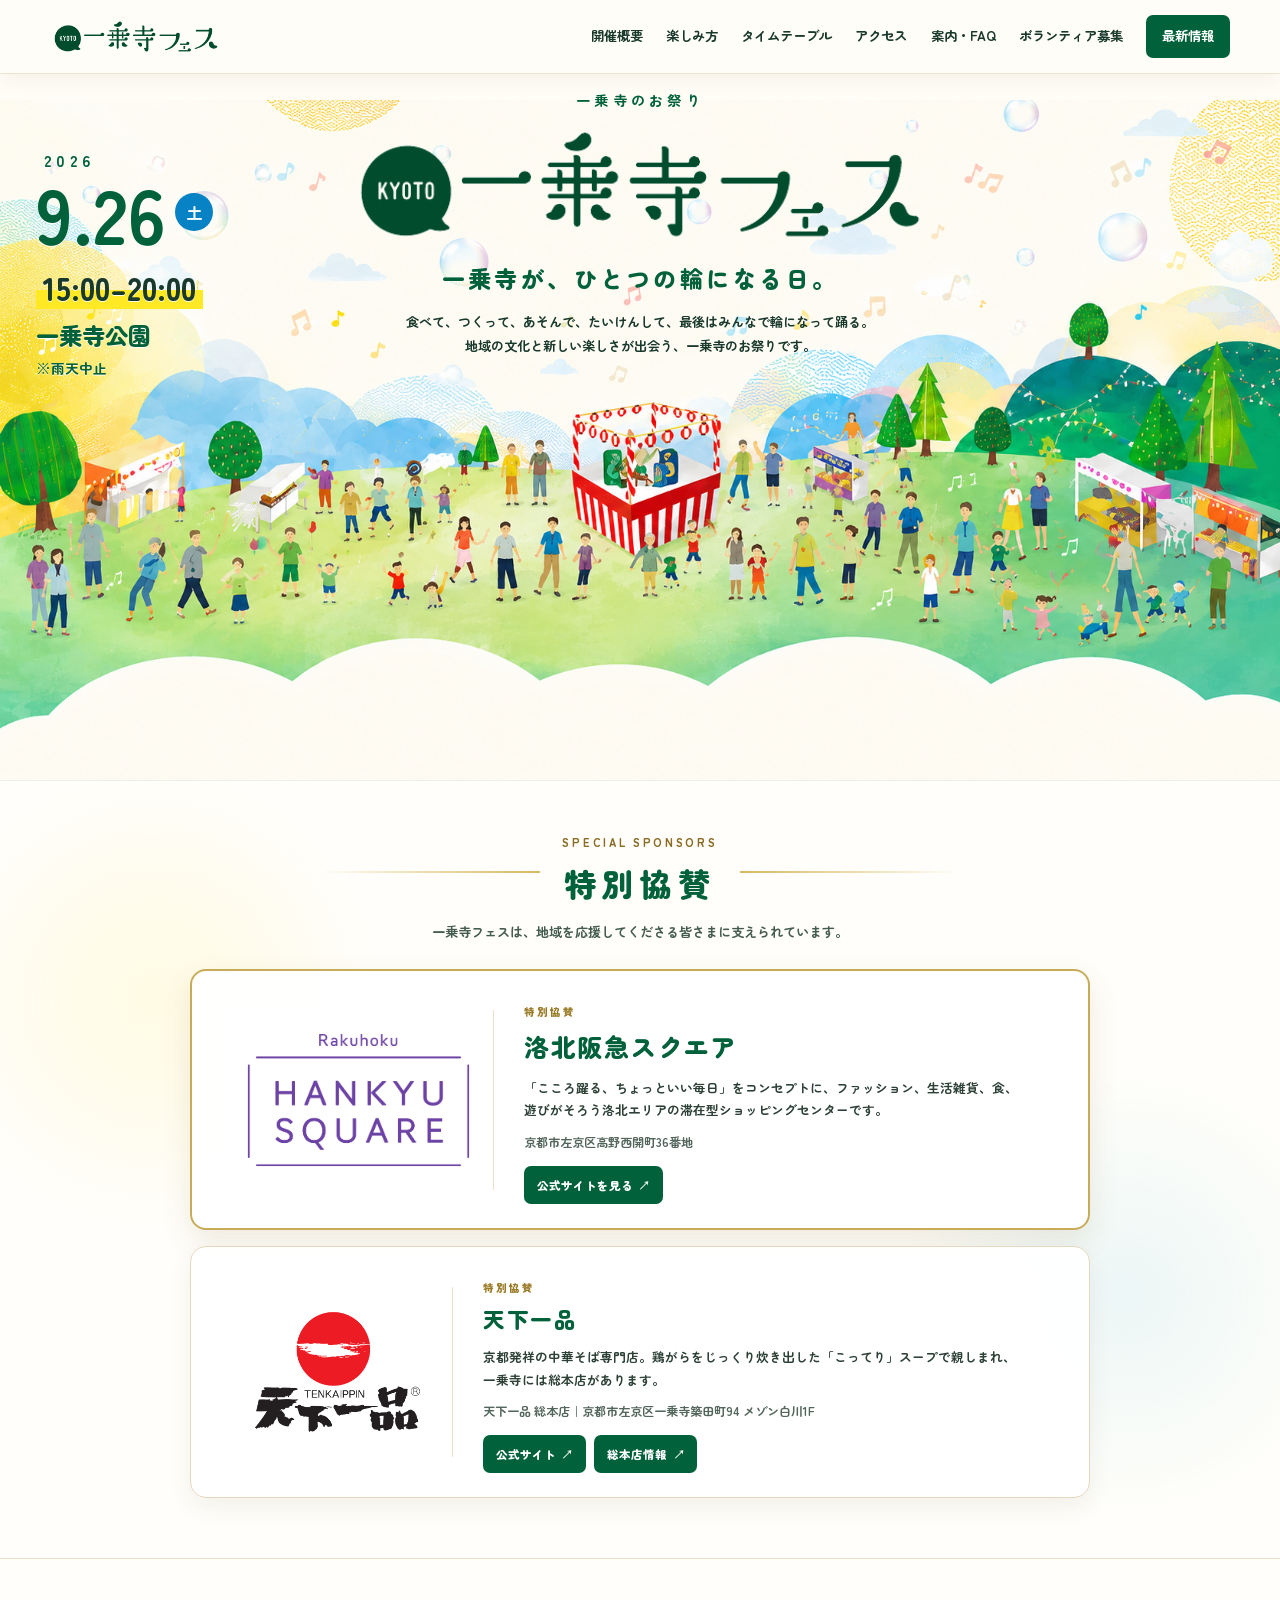
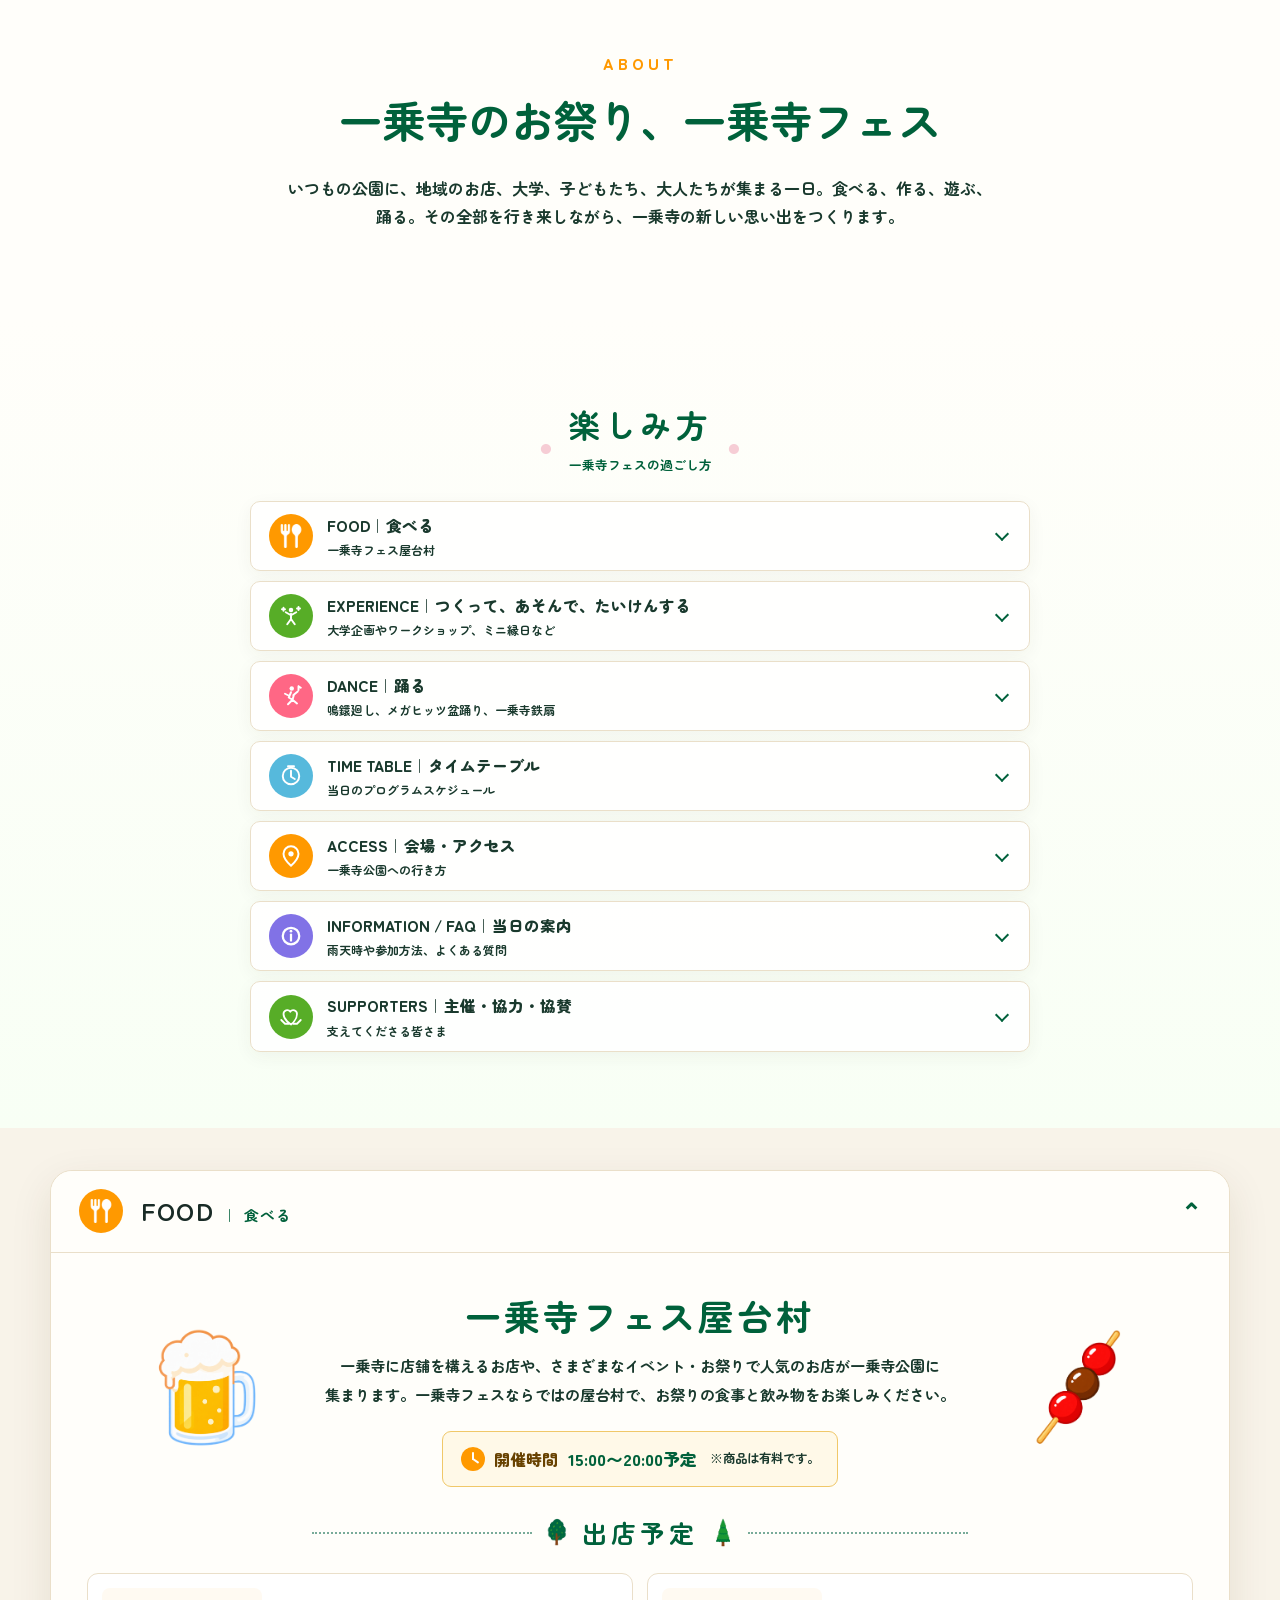
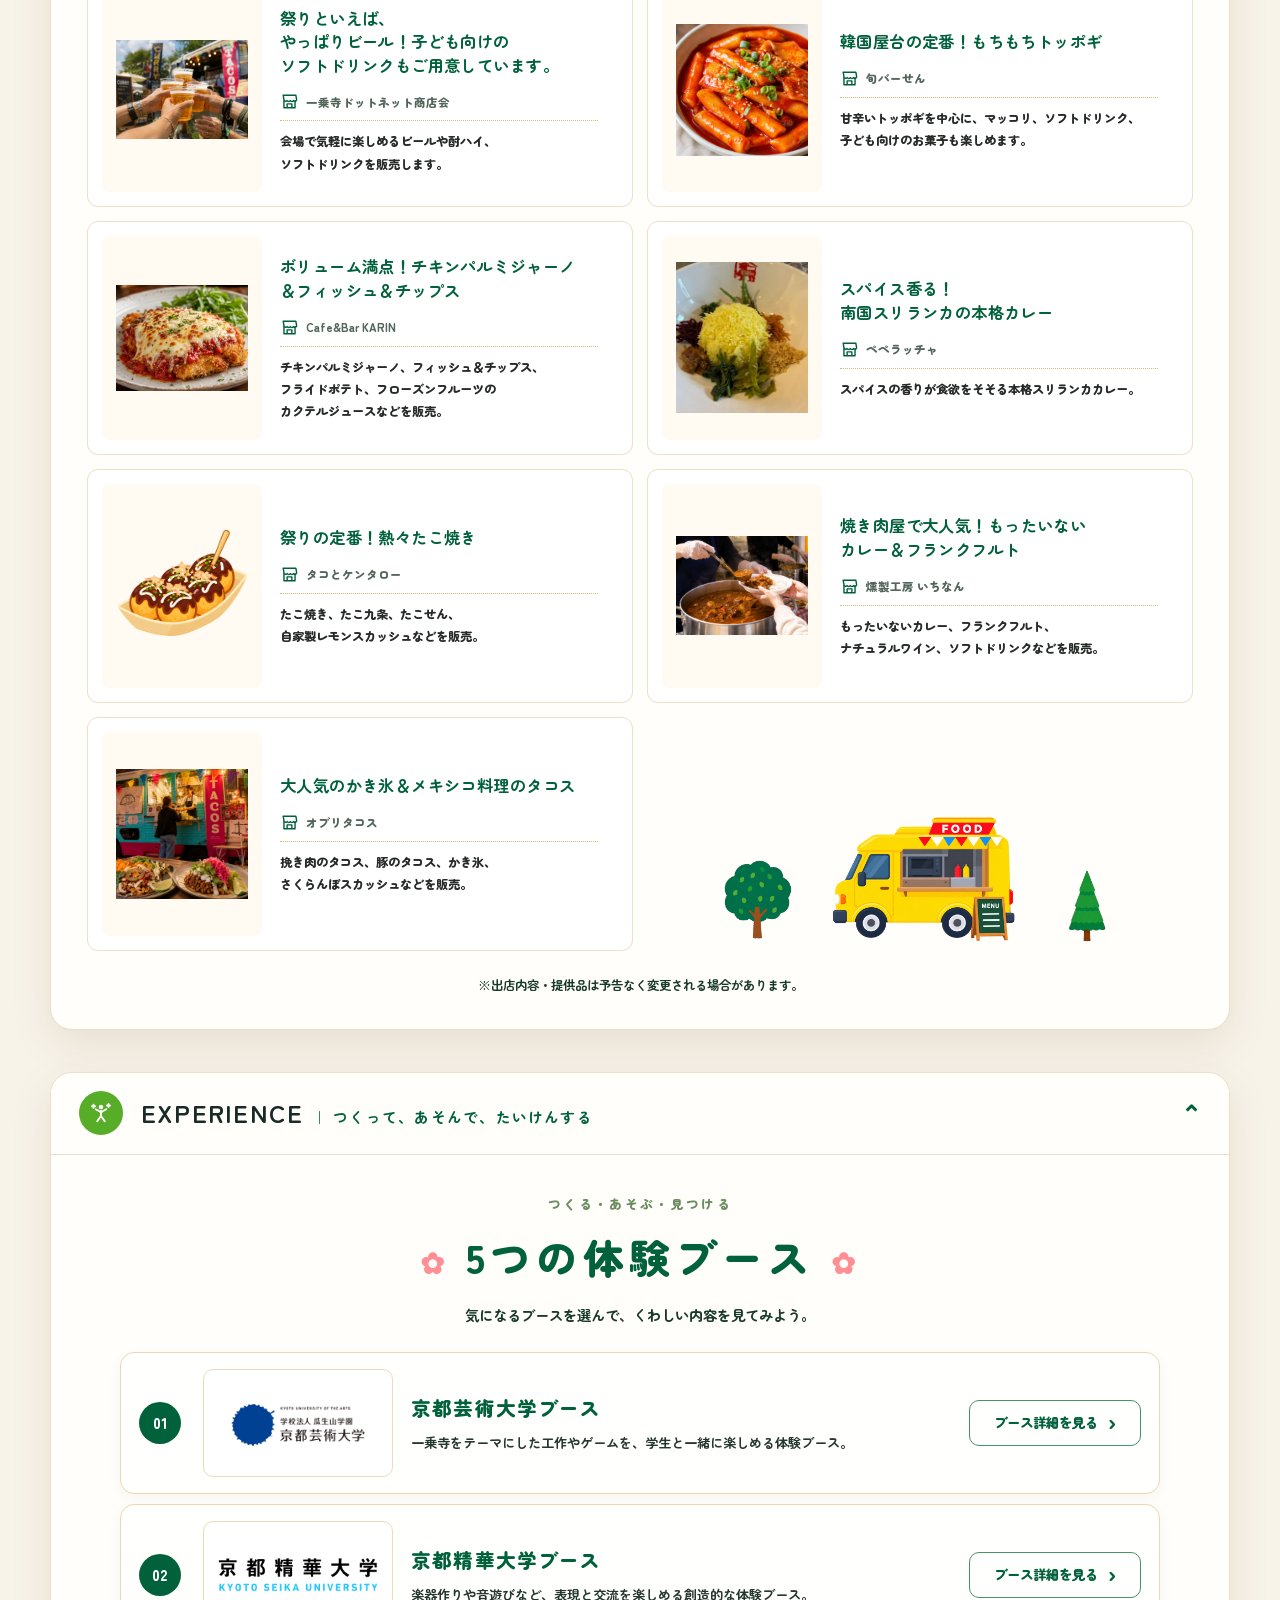
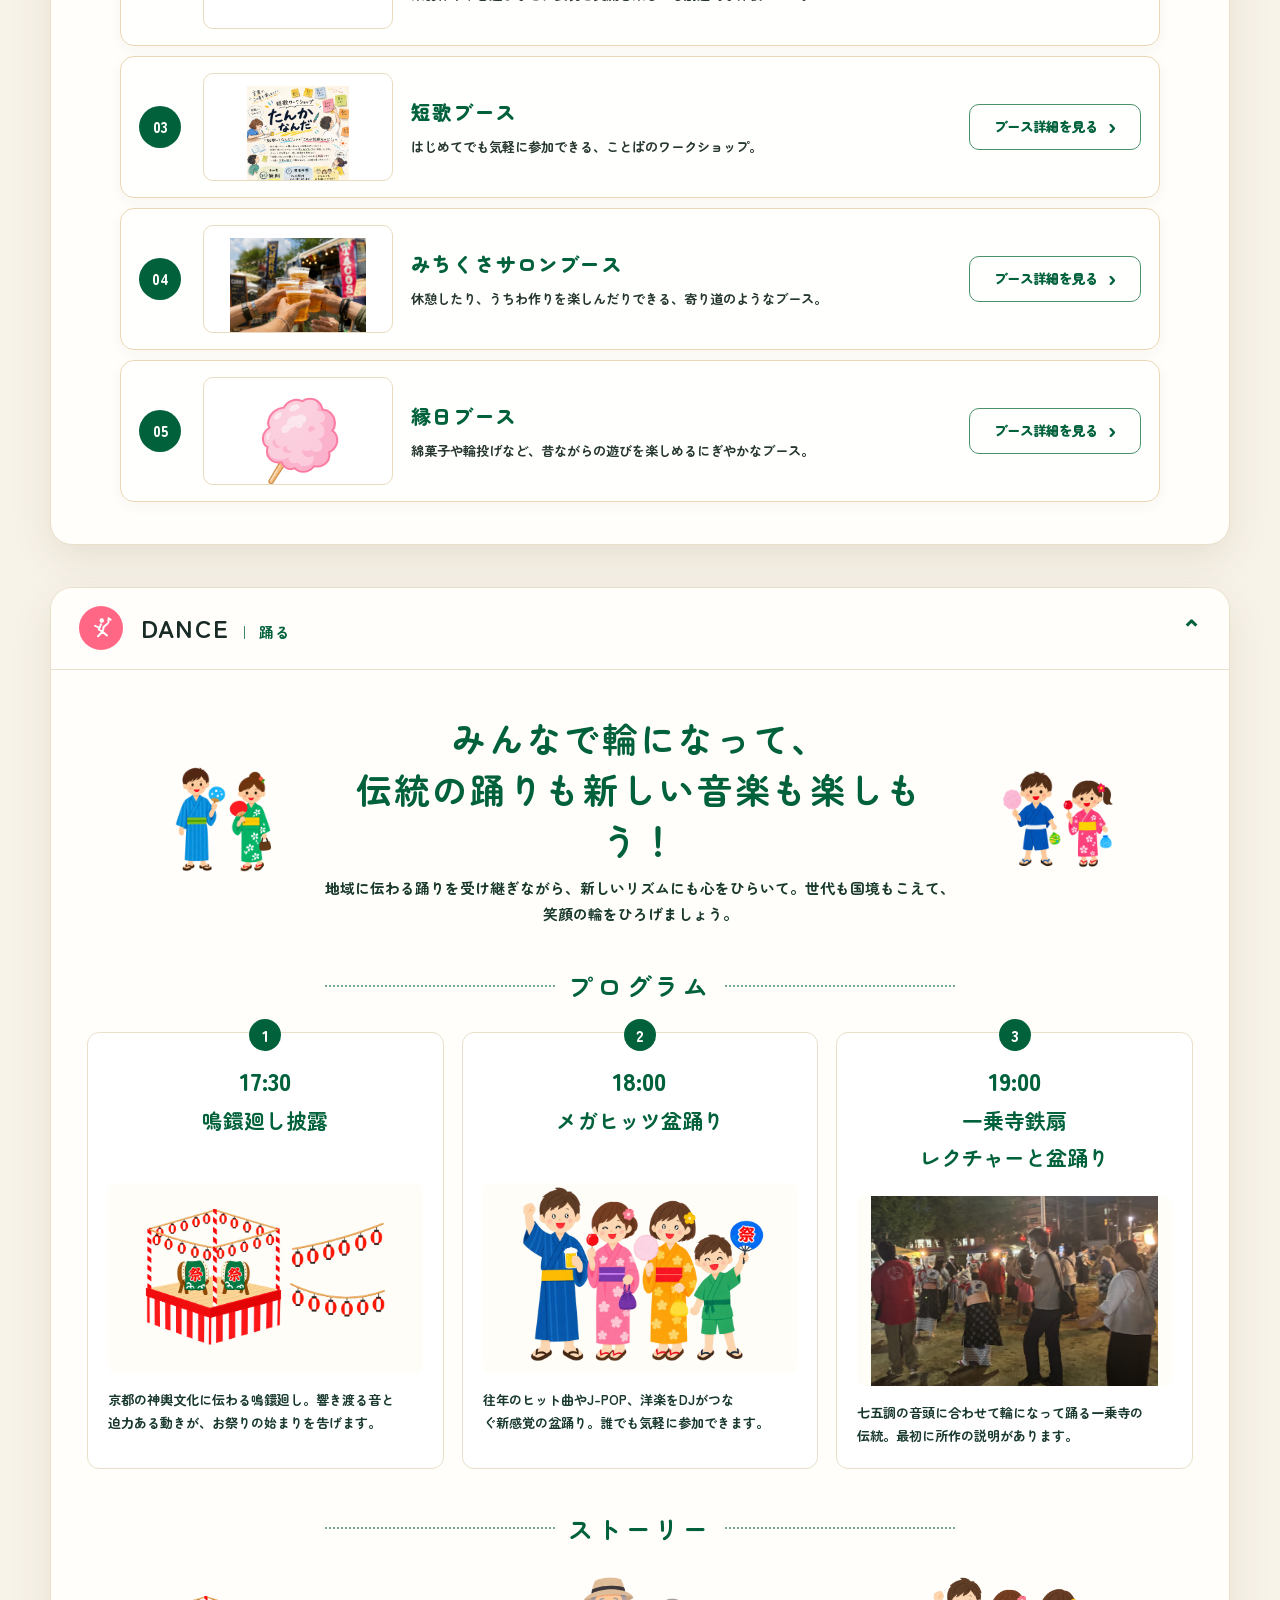
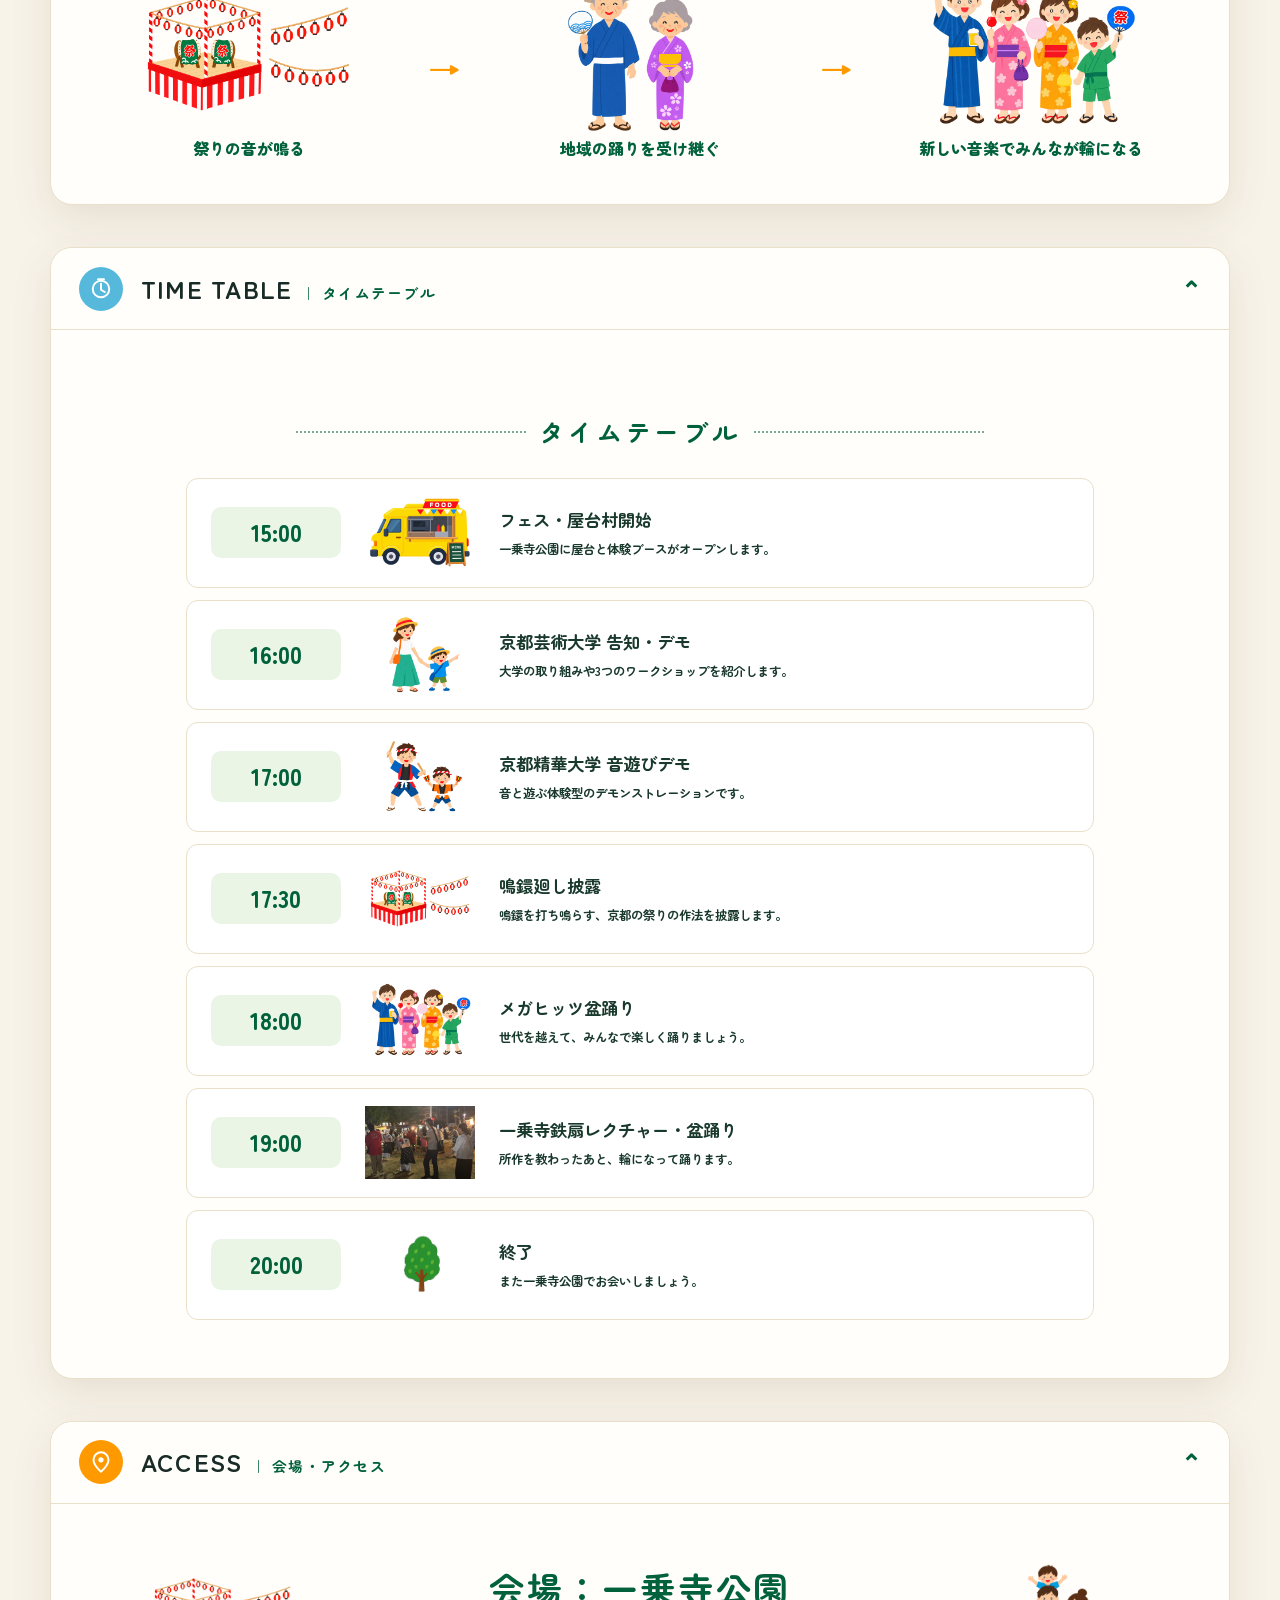
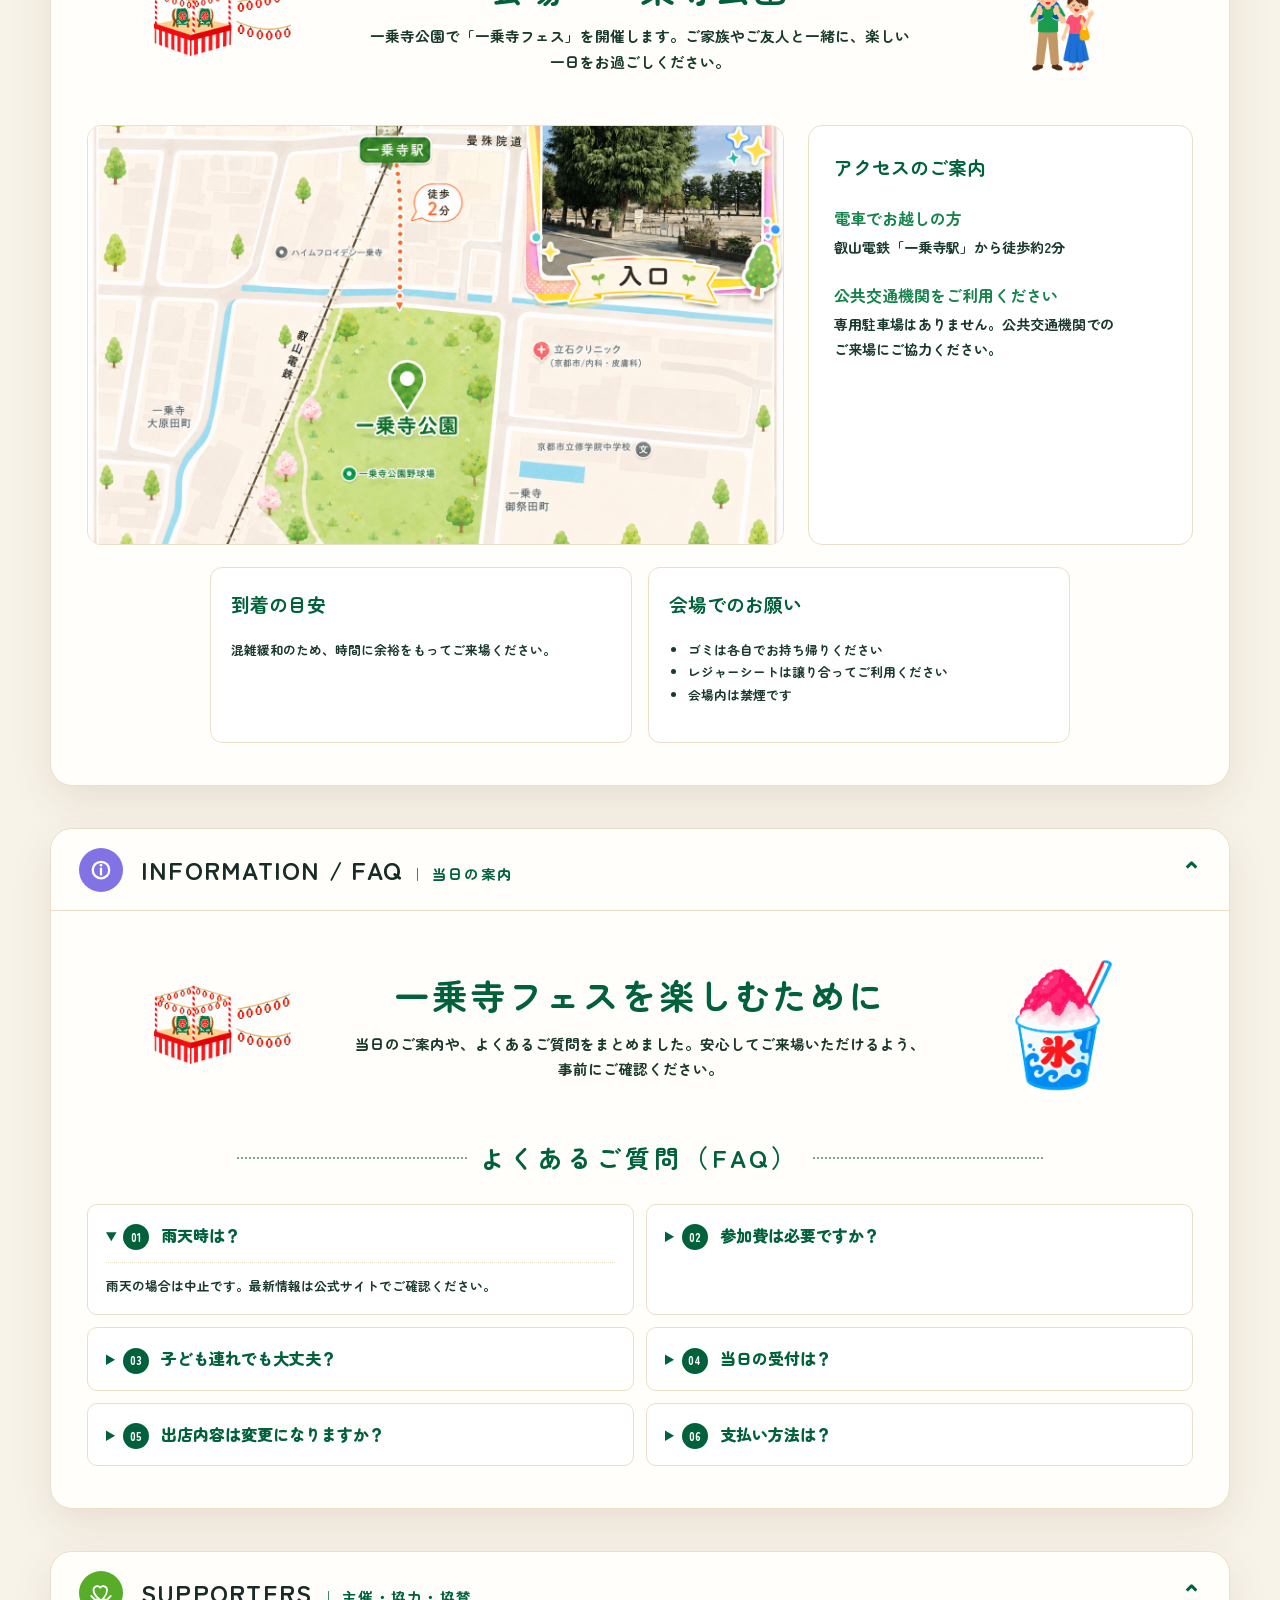
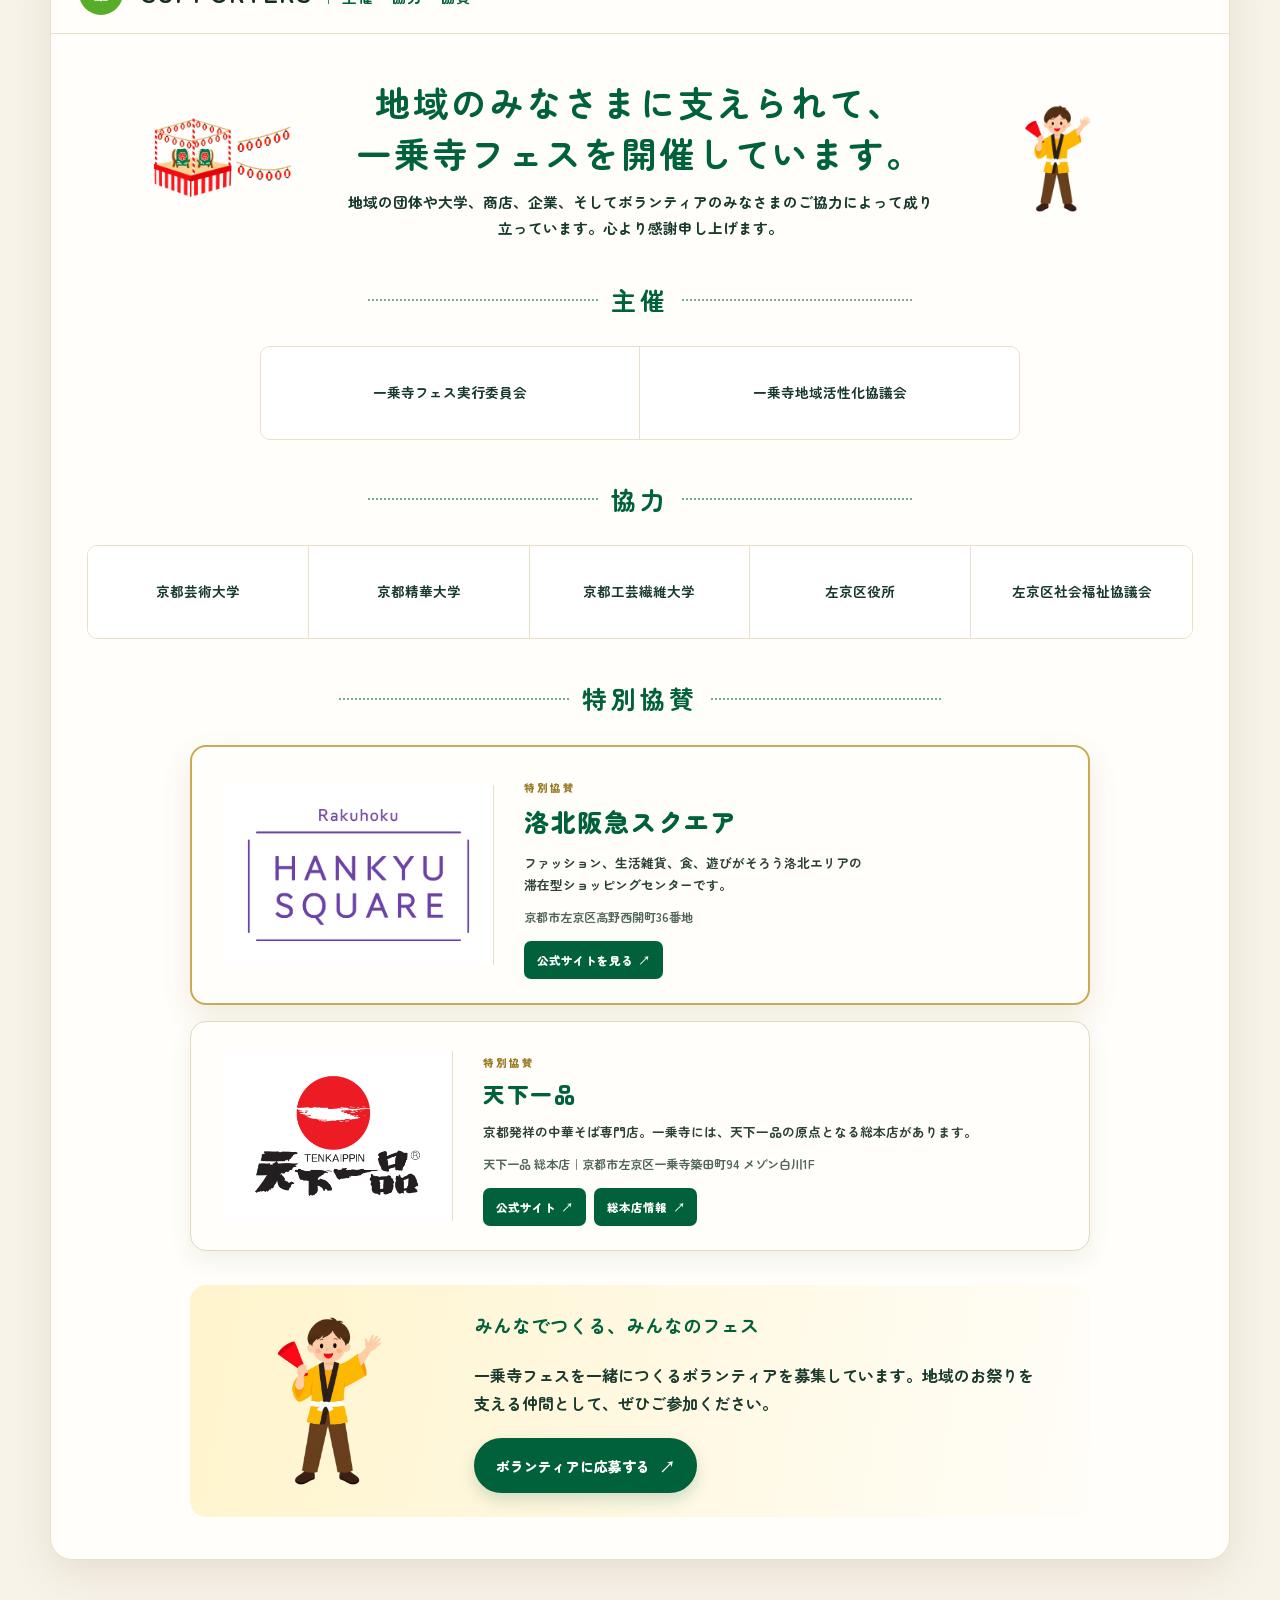
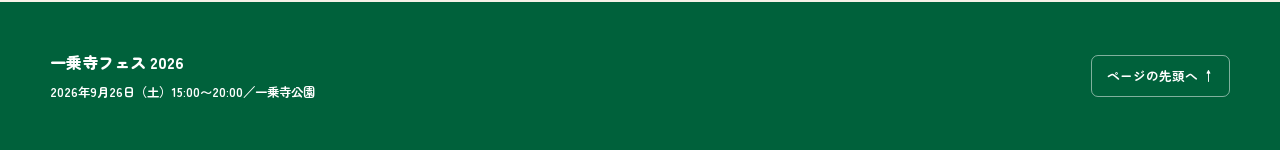
==== commit a4a6e8a0: "Align mobile dance cards and remove footer art" ====
--- a/fess.html
+++ b/fess.html
@@ -28,7 +28,7 @@
     <link rel="preconnect" href="https://fonts.googleapis.com">
     <link rel="preconnect" href="https://fonts.gstatic.com" crossorigin>
     <link href="https://fonts.googleapis.com/css2?family=Zen+Maru+Gothic:wght@400;500;700;900&display=swap" rel="stylesheet">
-    <link rel="stylesheet" href="fess-redesign.css?v=20260830-3">
+    <link rel="stylesheet" href="fess-redesign.css?v=20260830-4">
     <script type="application/ld+json">
       {
         "@context": "https://schema.org",
@@ -98,7 +98,6 @@
             <div class="sponsor-profile-card__content"><span>特別協賛</span><h3>天下一品</h3><p>京都発祥の中華そば専門店。鶏がらをじっくり炊き出した「こってり」スープで親しまれ、一乗寺には総本店があります。</p><address>天下一品 総本店｜京都市左京区一乗寺築田町94 メゾン白川1F</address><div class="sponsor-profile-card__links"><a href="https://www.tenkaippin.co.jp/" target="_blank" rel="noopener noreferrer">公式サイト <b aria-hidden="true">↗</b></a><a href="https://www.tenkaippin.co.jp/shop/728/" target="_blank" rel="noopener noreferrer">総本店情報 <b aria-hidden="true">↗</b></a></div></div>
           </article>
         </div>
-        <div class="hero-sponsors__trees" aria-hidden="true"><img src="assets/ichijojifes/decorations/tree-conifer.png" alt=""><img src="assets/ichijojifes/decorations/tree-round-bright.png" alt=""><img src="assets/ichijojifes/decorations/tree-round-wide.png" alt=""></div>
       </section>
 
       <section class="about" id="about"><p class="section-kicker">ABOUT</p><h2>一乗寺のお祭り、一乗寺フェス</h2><p>いつもの公園に、地域のお店、大学、子どもたち、大人たちが集まる一日。食べる、作る、遊ぶ、踊る。その全部を行き来しながら、一乗寺の新しい思い出をつくります。</p></section>
@@ -131,7 +130,6 @@
             <article class="vendor-card"><img src="assets/event-oburi-tacos.png" alt="タコスのイメージ"><div class="vendor-card__content"><h4>大人気のかき氷＆<wbr>メキシコ料理のタコス</h4><p class="vendor-card__shop"><img src="assets/icon-shop.svg" alt="" aria-hidden="true"><span>オブリタコス</span></p><p class="vendor-card__description">挽き肉のタコス、豚のタコス、かき氷、さくらんぼスカッシュなどを販売。</p></div></article>
             <div class="vendor-scene" aria-hidden="true"><img src="assets/ichijojifes/decorations/tree-round-wide.png" alt=""><img src="assets/ichijojifes/stalls/food-truck.png" alt=""><img src="assets/ichijojifes/decorations/tree-conifer.png" alt=""></div>
           </div><p class="section-note">※出店内容・提供品は予告なく変更される場合があります。</p>
-          <div class="food-footer-landscape" aria-hidden="true"><img src="assets/ichijojifes/decorations/tree-conifer.png" alt=""><img src="assets/ichijojifes/food/beer-mug.png" alt=""><img src="assets/ichijojifes/decorations/bush-light-with-flowers.png" alt=""><img src="assets/ichijojifes/food/takoyaki.png" alt=""><img src="assets/ichijojifes/decorations/tree-round-tall.png" alt=""><img src="assets/ichijojifes/food/strawberry-shaved-ice.png" alt=""><img src="assets/ichijojifes/decorations/tree-round-full.png" alt=""></div>
         </div>
       </section>
 
@@ -175,7 +173,6 @@
               <span class="experience-booth-card__button">ブース詳細を見る <b aria-hidden="true">›</b></span>
             </a>
           </div>
-          <div class="experience-overview__landscape" aria-hidden="true"><img src="assets/ichijojifes/decorations/tree-conifer.png" alt=""><img src="assets/ichijojifes/decorations/tree-round-wide.png" alt=""><img src="assets/ichijojifes/decorations/tree-round-bright.png" alt=""><img src="assets/ichijojifes/decorations/festival-stage-and-lanterns.png" alt=""></div>
         </div>
       </section>
 
--- a/fess-redesign.css
+++ b/fess-redesign.css
@@ -1743,3 +1743,74 @@
   .experience-overview__landscape img { max-width: 24%; max-height: 68px; }
   .content-section__body::after { bottom: 10px; }
 }
+
+/* Section footers stay clean: remove decorative rows and their reserved space. */
+.guide { padding-bottom: 76px; }
+.guide::after,
+.content-section__body::after,
+.hero-sponsors__trees,
+.food-footer-landscape,
+.experience-overview__landscape { display: none !important; }
+.content-section__body,
+#dance .content-section__body,
+#timetable .content-section__body,
+#access .content-section__body,
+#information .content-section__body,
+#supporters .content-section__body { padding-bottom: 42px; }
+
+@media (max-width: 560px) {
+  .guide { padding-bottom: 56px; }
+  .content-section__body,
+  #dance .content-section__body,
+  #timetable .content-section__body,
+  #access .content-section__body,
+  #information .content-section__body,
+  #supporters .content-section__body { padding-bottom: 28px; }
+
+  /* Mobile DANCE cards: give the number, time, title and photo fixed grid areas. */
+  .dance-card {
+    display: grid;
+    grid-template-columns: 42px minmax(0, 1fr) 100px;
+    grid-template-rows: auto auto auto;
+    gap: 10px 10px;
+    padding: 18px 14px 16px;
+    text-align: left;
+  }
+  .dance-card__number {
+    position: static;
+    grid-column: 1;
+    grid-row: 1;
+    align-self: center;
+    width: 38px;
+    height: 38px;
+    transform: none;
+  }
+  .dance-card time {
+    grid-column: 2;
+    grid-row: 1;
+    align-self: center;
+    padding: 0;
+    font-size: 1.25rem;
+  }
+  .dance-card h3 {
+    grid-column: 1 / 3;
+    grid-row: 2;
+    min-height: 0;
+    margin: 0;
+    padding: 0;
+    font-size: 1.05rem;
+  }
+  .dance-card img {
+    grid-column: 3;
+    grid-row: 1 / 3;
+    width: 100%;
+    height: 100px;
+  }
+  .dance-card p {
+    grid-column: 1 / -1;
+    grid-row: 3;
+    margin: 4px 0 0;
+    padding: 0;
+    font-size: .74rem;
+  }
+}
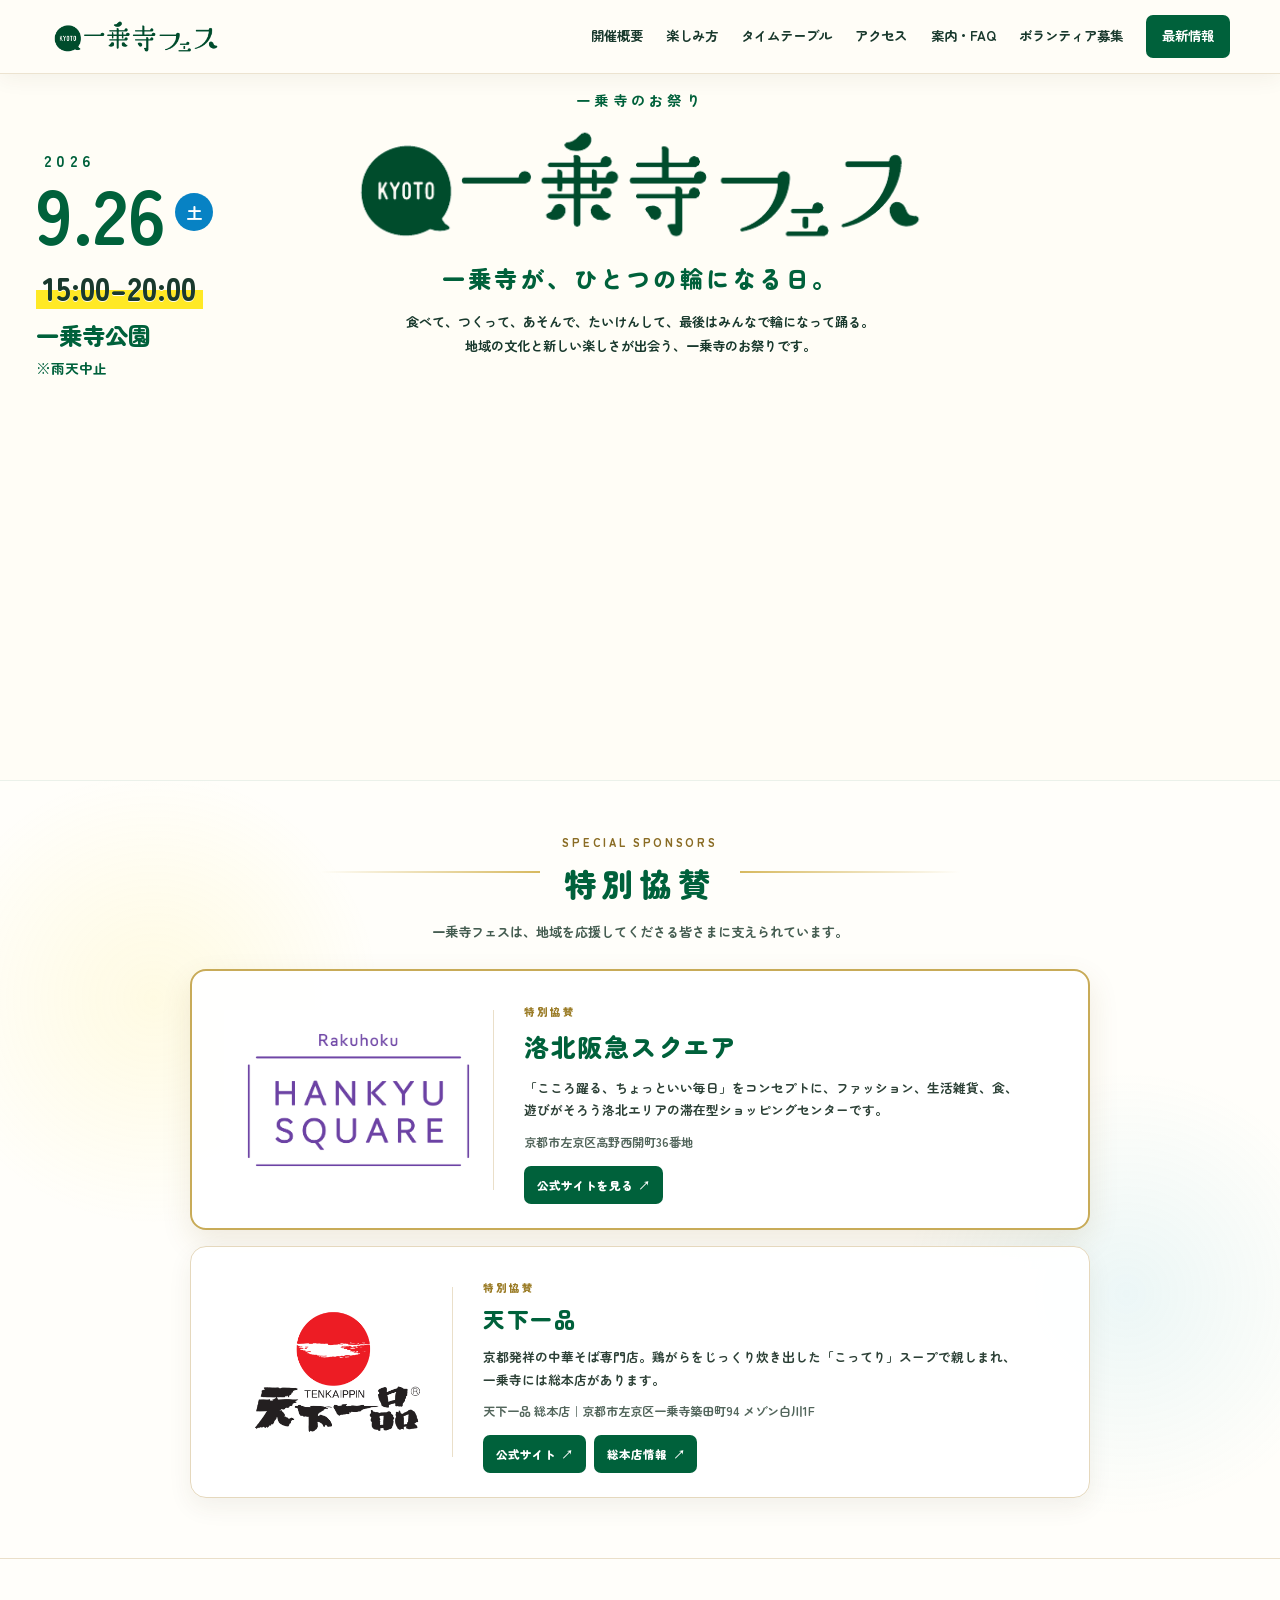
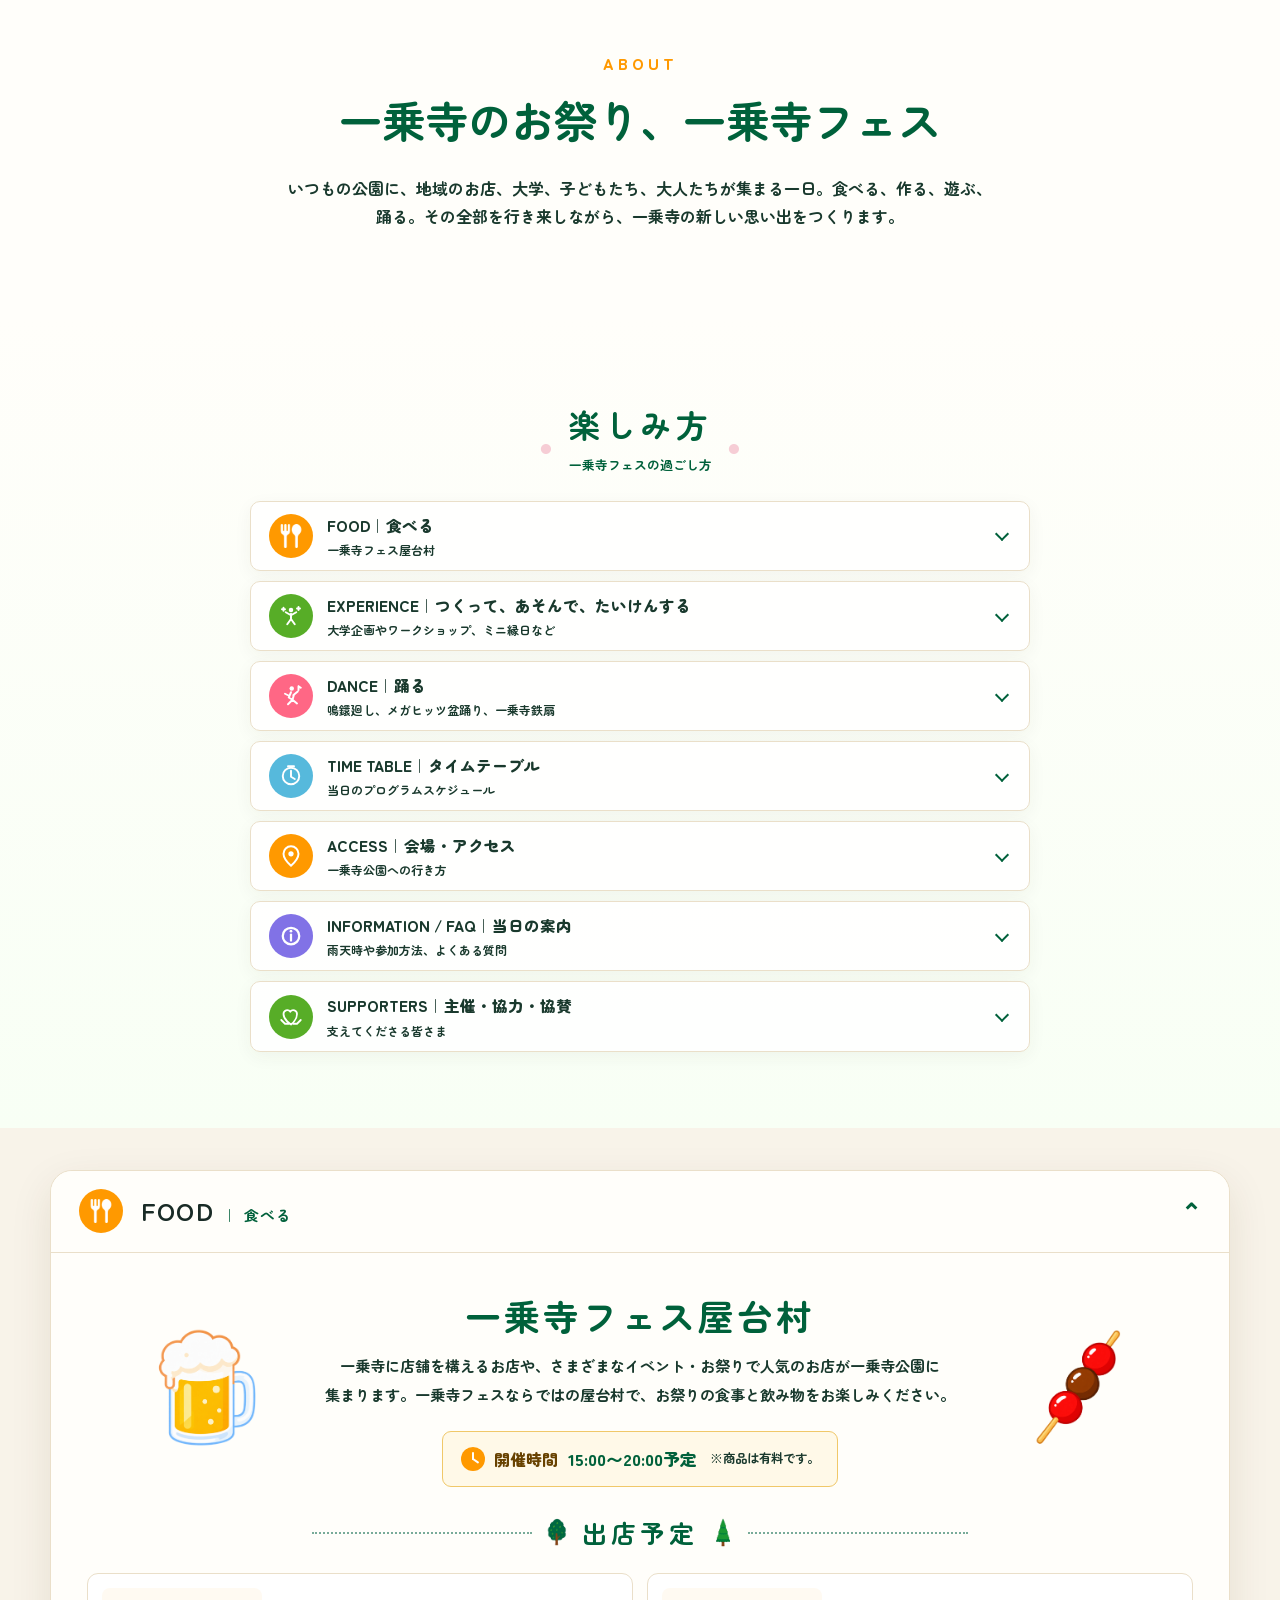
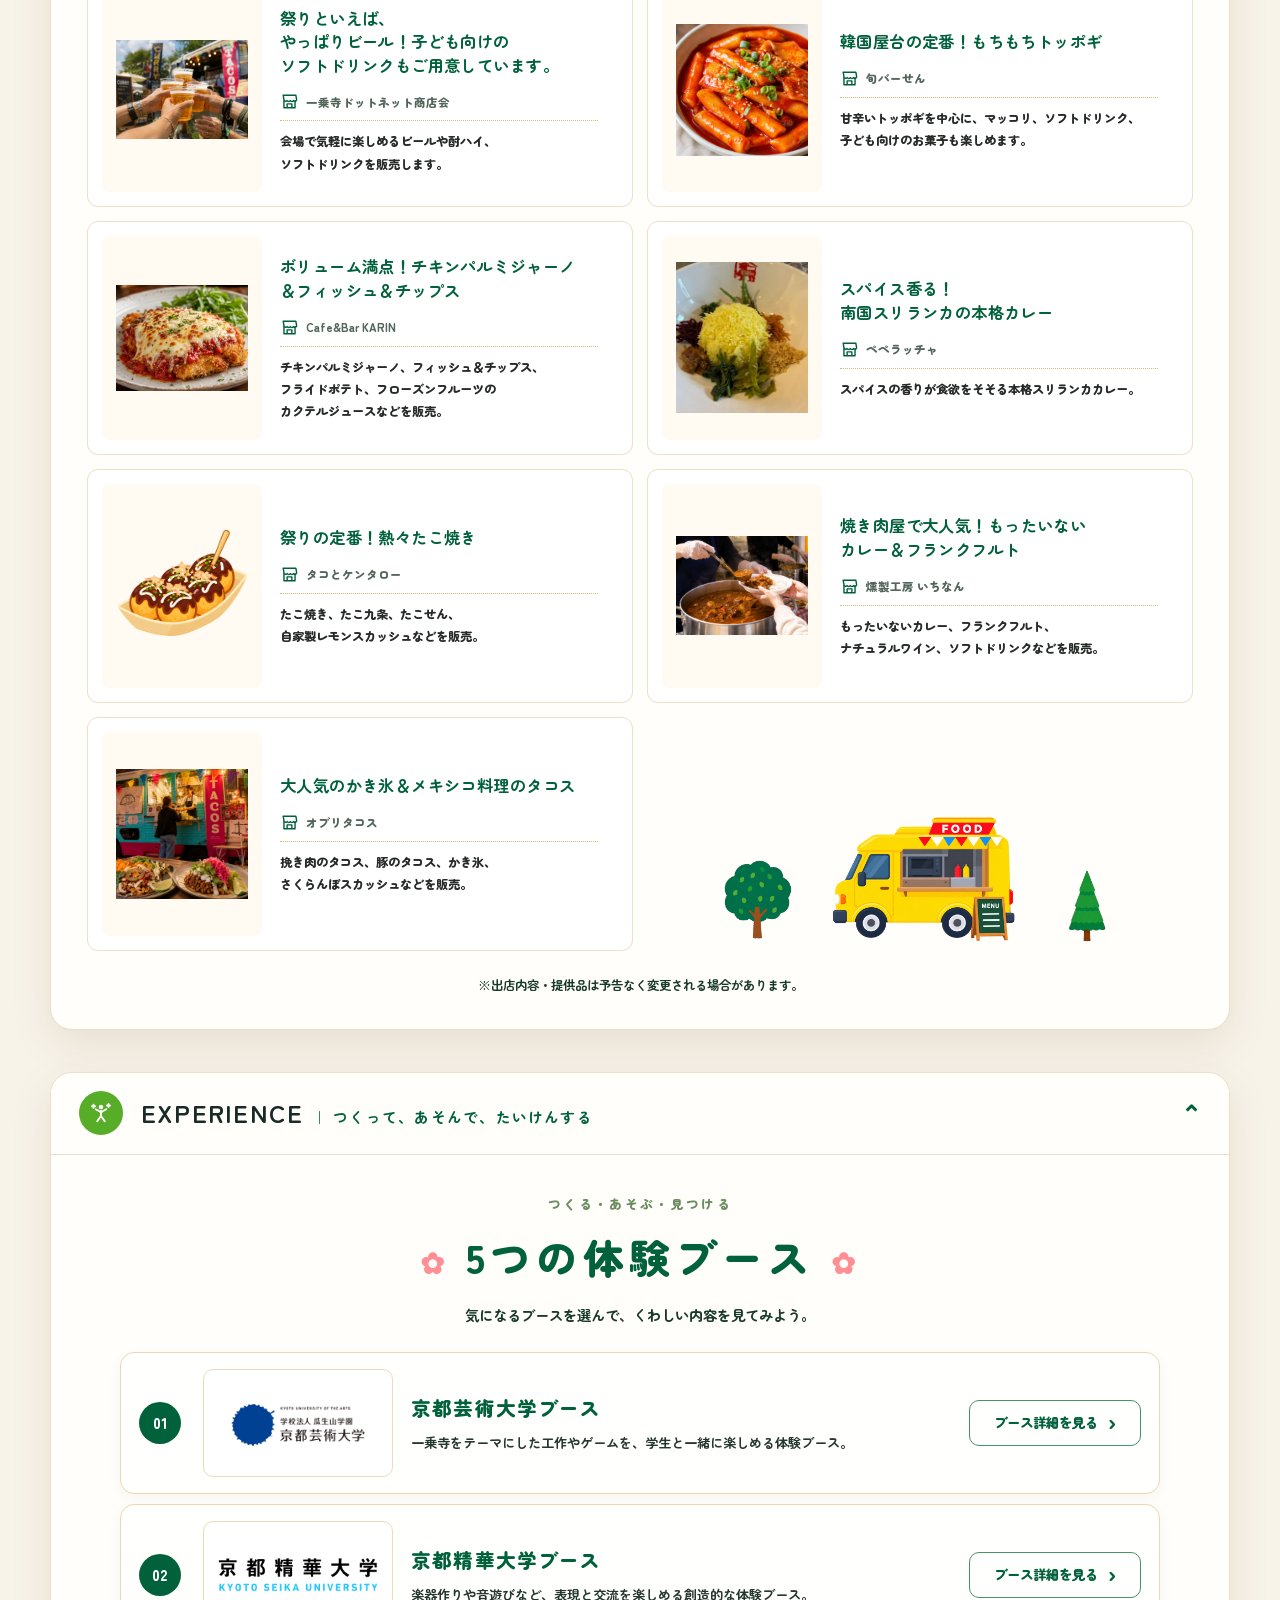
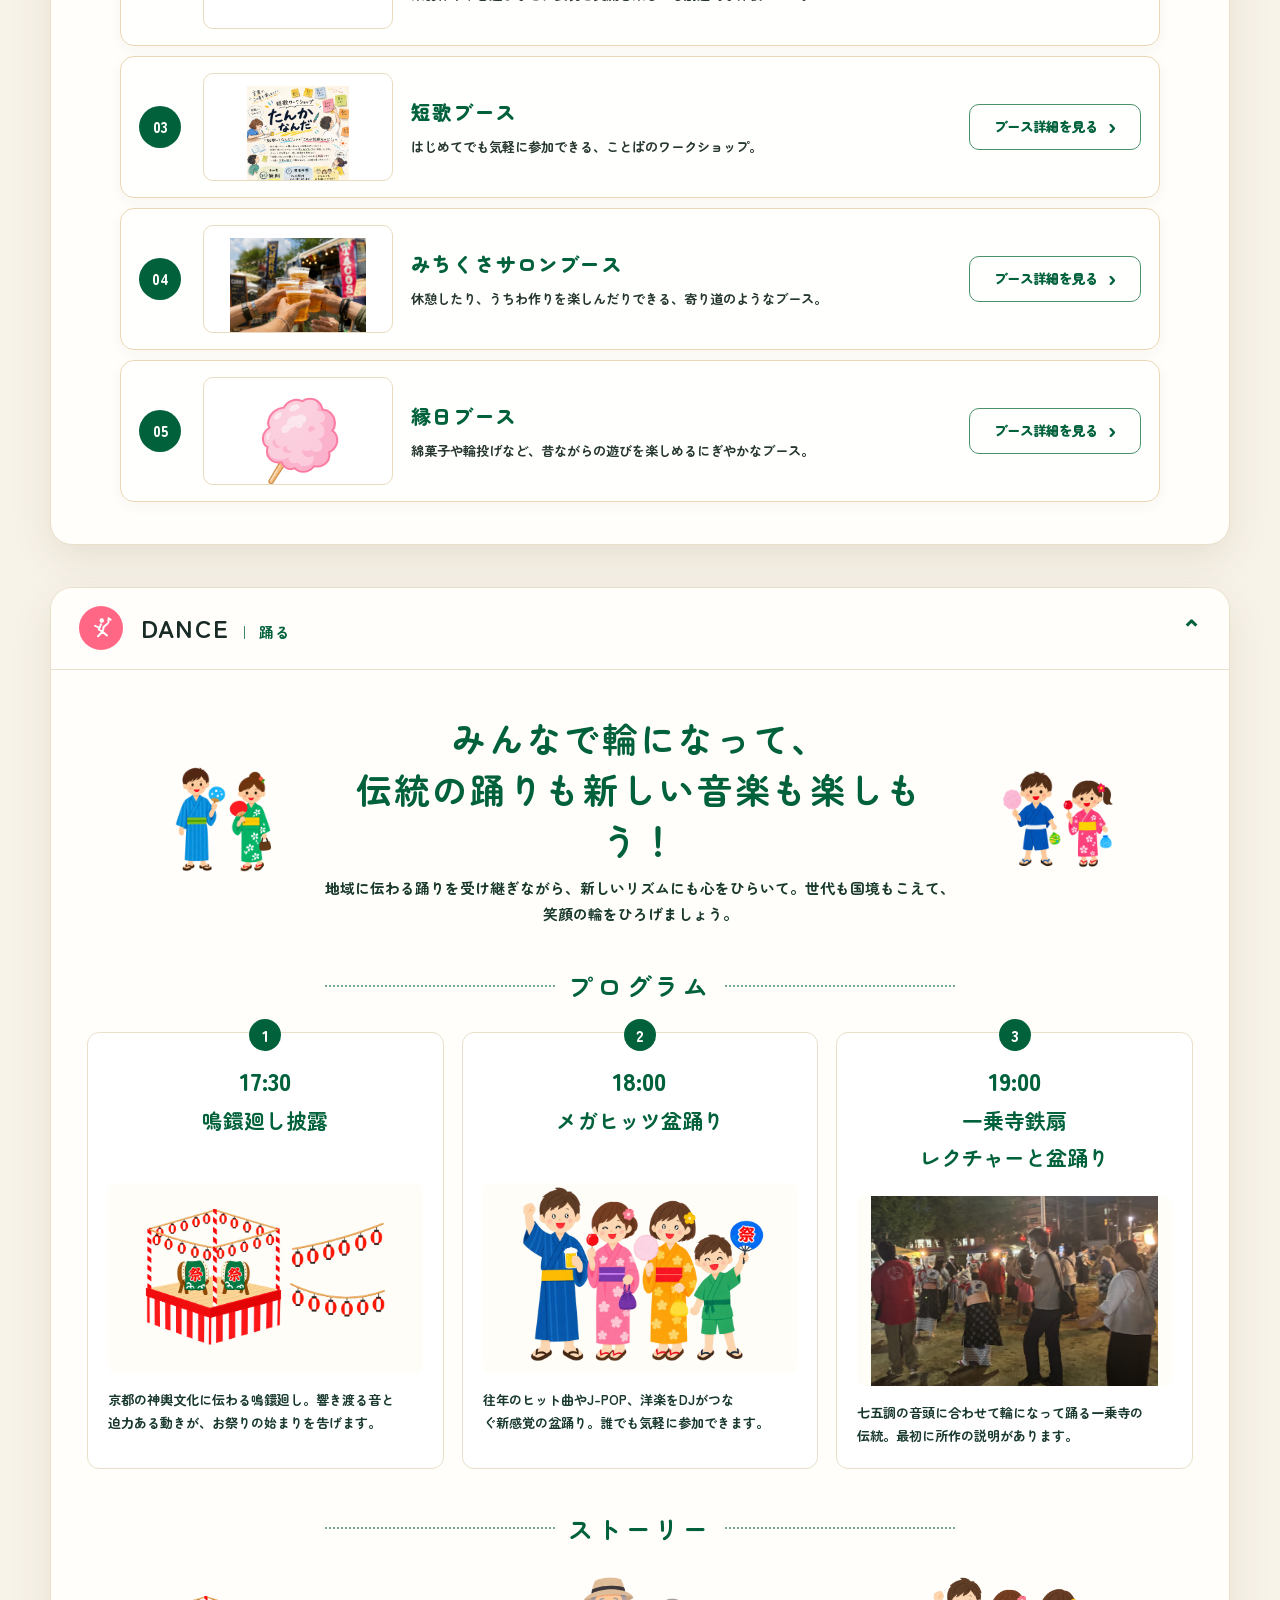
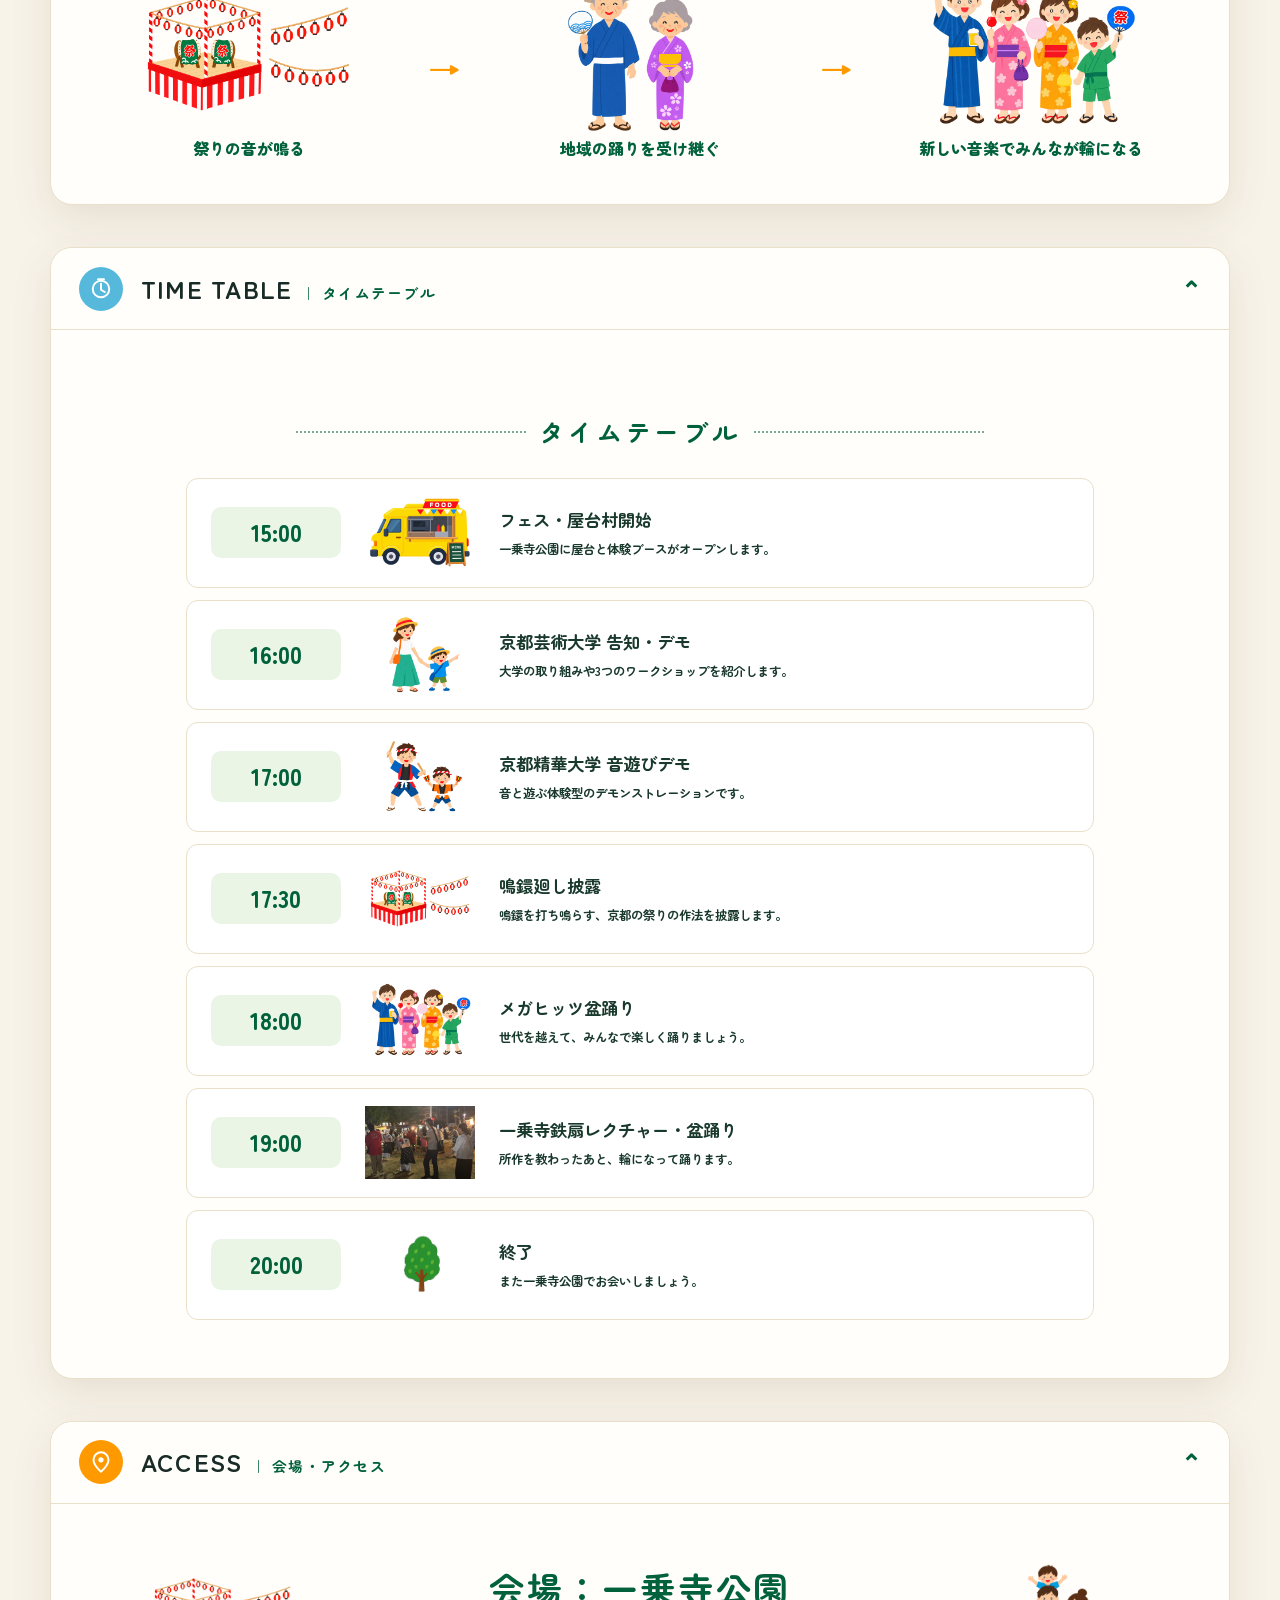
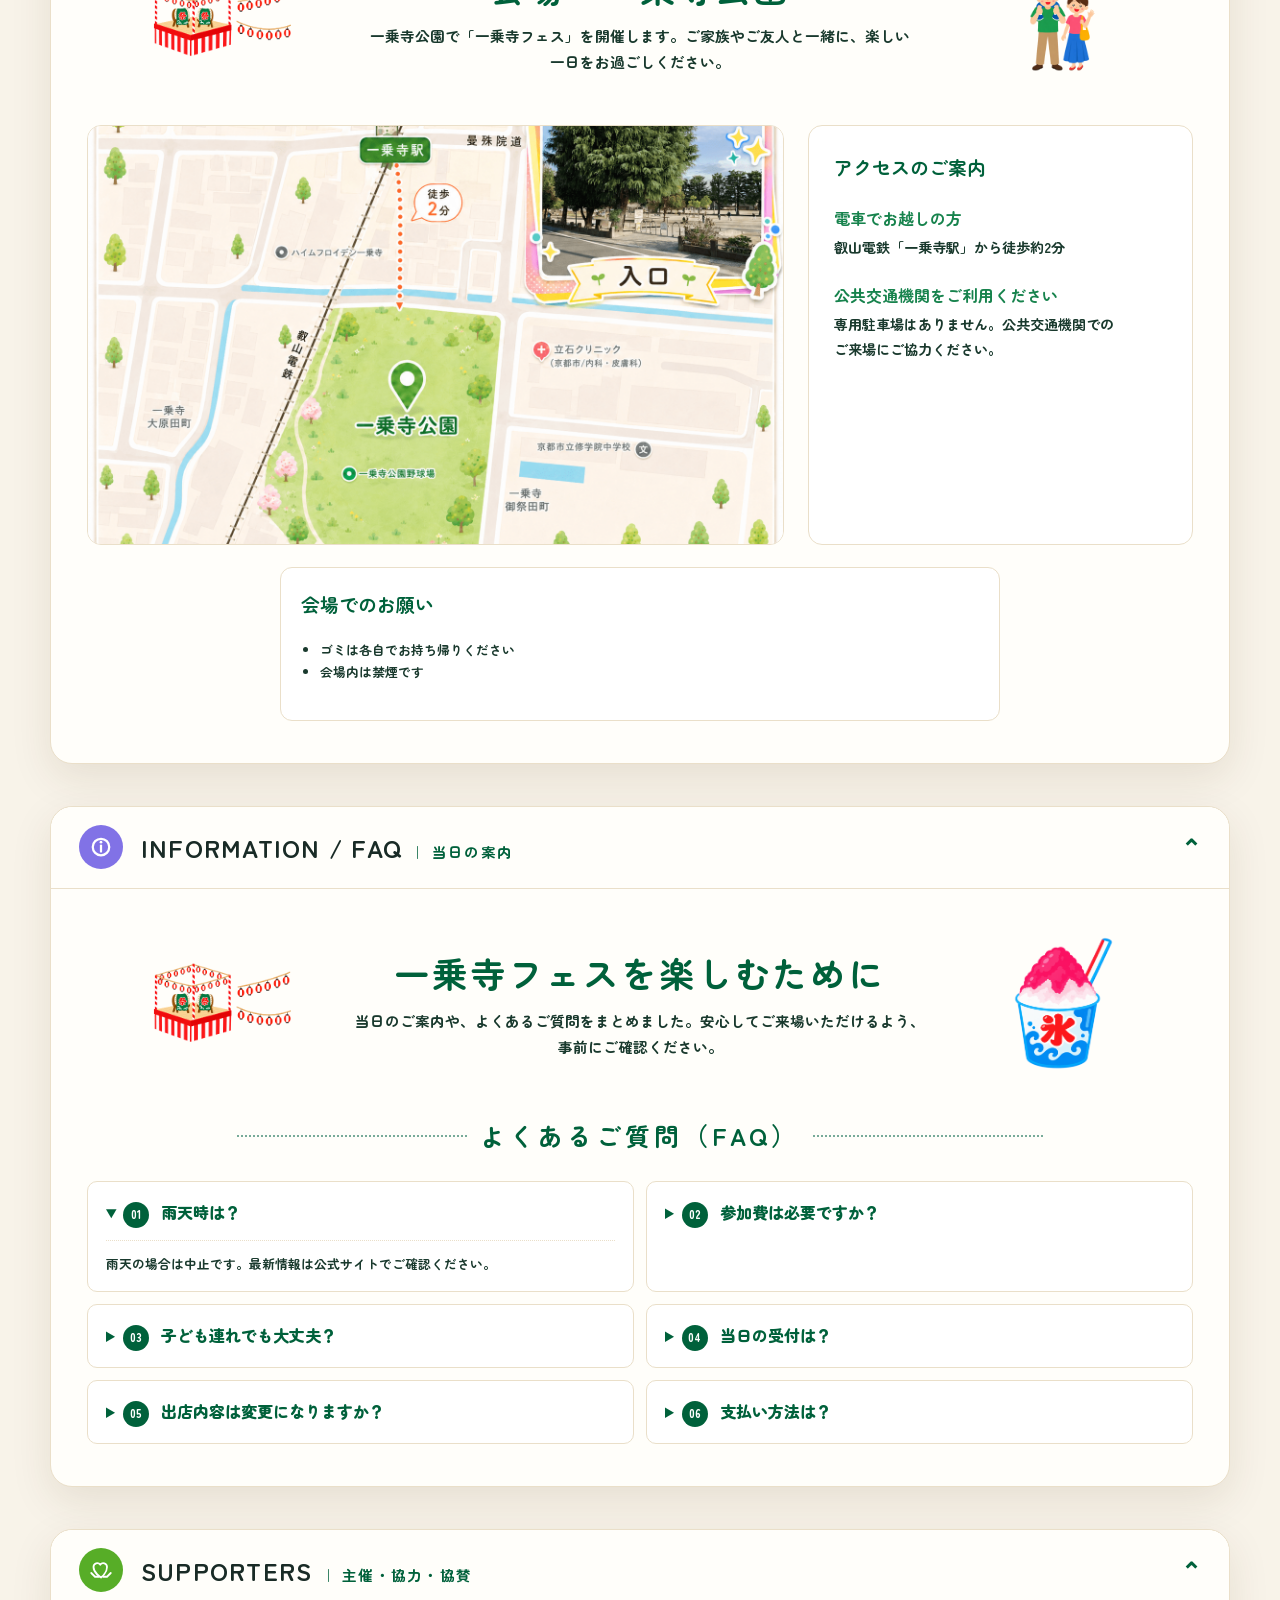
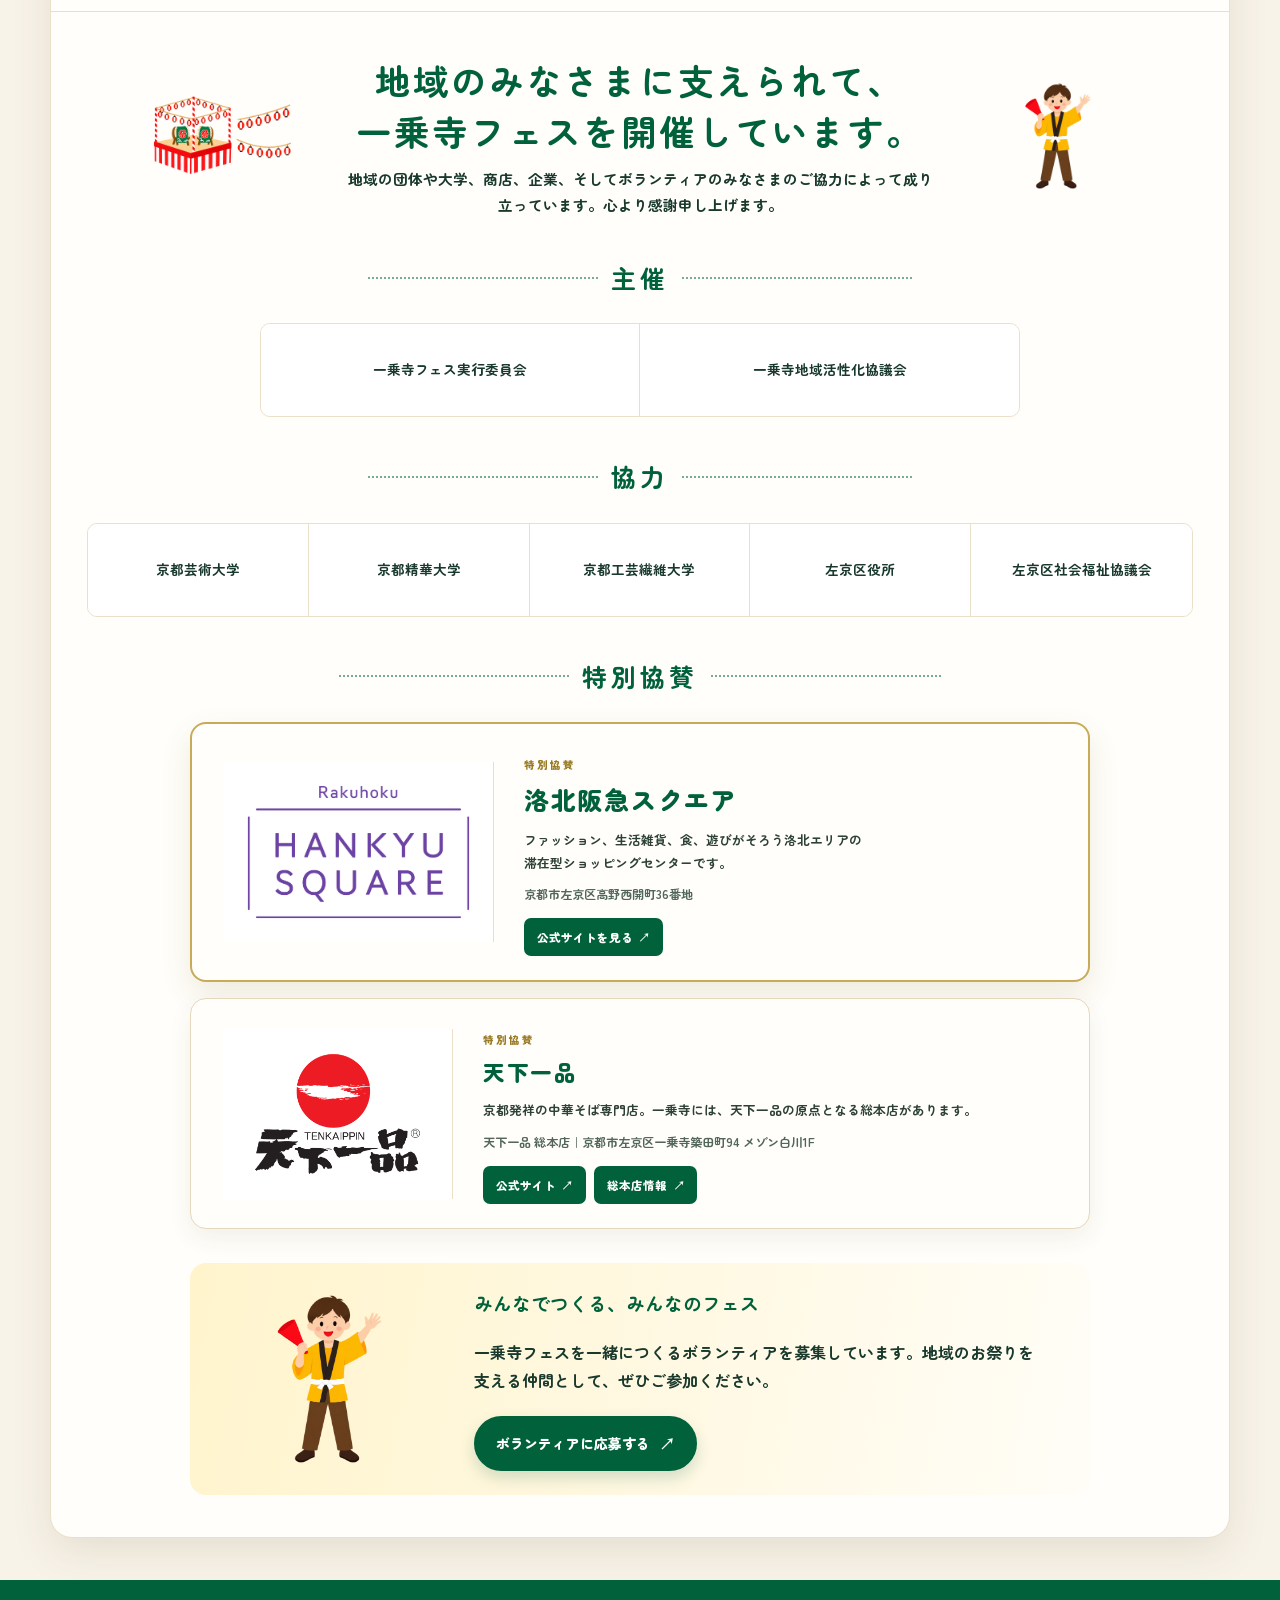
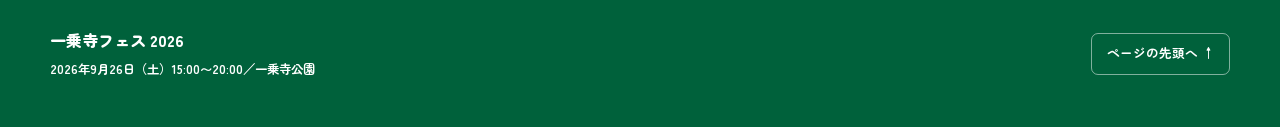
==== commit da021f27: "Optimize mobile hero and improve readability" ====
--- a/fess.html
+++ b/fess.html
@@ -27,8 +27,9 @@
     <meta name="twitter:image:alt" content="一乗寺フェス2026 一乗寺が、ひとつの輪になる日。">
     <link rel="preconnect" href="https://fonts.googleapis.com">
     <link rel="preconnect" href="https://fonts.gstatic.com" crossorigin>
+    <link rel="preload" as="image" href="assets/hero-festival-scene-mobile.jpg" media="(max-width: 560px)">
     <link href="https://fonts.googleapis.com/css2?family=Zen+Maru+Gothic:wght@400;500;700;900&display=swap" rel="stylesheet">
-    <link rel="stylesheet" href="fess-redesign.css?v=20260830-4">
+    <link rel="stylesheet" href="fess-redesign.css?v=20260830-5">
     <script type="application/ld+json">
       {
         "@context": "https://schema.org",
@@ -77,7 +78,7 @@
           <div class="event-facts" aria-label="開催情報"><span class="event-facts__year">2026</span><strong class="event-facts__date">9.26<small>土</small></strong><span class="event-facts__time">15:00–20:00</span><span class="event-facts__place">一乗寺公園</span><span class="event-facts__rain">※雨天中止</span></div>
         </div>
         <div class="hero-scene" aria-hidden="true">
-          <img class="hero-scene__art" src="assets/hero-festival-scene.png" alt="">
+          <picture><source media="(max-width: 560px)" srcset="assets/hero-festival-scene-mobile.jpg"><img class="hero-scene__art" src="assets/hero-festival-scene.jpg" alt="" width="1672" height="941" loading="eager" decoding="async" fetchpriority="high"></picture>
         </div>
       </section>
 
@@ -203,7 +204,7 @@
       <section class="content-section" id="access"><header class="content-section__bar"><span class="round-icon round-icon--orange"><img src="assets/icon-access.svg" alt="" aria-hidden="true"></span><h2>ACCESS <small>｜ 会場・アクセス</small></h2><a href="#guide" aria-label="楽しみ方へ戻る">⌃</a></header><div class="content-section__body access-body">
         <div class="intro-block"><img src="assets/ichijojifes/decorations/festival-stage-and-lanterns.png" alt="" aria-hidden="true"><div><h3>会場：一乗寺公園</h3><p>一乗寺公園で「一乗寺フェス」を開催します。ご家族やご友人と一緒に、楽しい一日をお過ごしください。</p></div><img src="assets/ichijojifes/people/family-casual.png" alt="" aria-hidden="true"></div>
         <div class="access-grid"><img class="access-map" src="assets/fess-place-map.png" alt="叡山電鉄一乗寺駅から一乗寺公園まで徒歩2分の案内地図"><div class="access-info"><h3>アクセスのご案内</h3><h4>電車でお越しの方</h4><p>叡山電鉄「一乗寺駅」から徒歩約2分</p><h4>公共交通機関をご利用ください</h4><p>専用駐車場はありません。公共交通機関でのご来場にご協力ください。</p></div></div>
-        <div class="notice-grid"><article><h3>到着の目安</h3><p>混雑緩和のため、時間に余裕をもってご来場ください。</p></article><article><h3>会場でのお願い</h3><ul><li>ゴミは各自でお持ち帰りください</li><li>レジャーシートは譲り合ってご利用ください</li><li>会場内は禁煙です</li></ul></article></div>
+        <div class="notice-grid notice-grid--single"><article><h3>会場でのお願い</h3><ul><li>ゴミは各自でお持ち帰りください</li><li>会場内は禁煙です</li></ul></article></div>
       </div></section>
 
       <section class="content-section" id="information"><header class="content-section__bar"><span class="round-icon round-icon--purple"><img src="assets/icon-information.svg" alt="" aria-hidden="true"></span><h2>INFORMATION / FAQ <small>｜ 当日の案内</small></h2><a href="#guide" aria-label="楽しみ方へ戻る">⌃</a></header><div class="content-section__body information-body">
--- a/fess-redesign.css
+++ b/fess-redesign.css
@@ -1668,6 +1668,10 @@
   max-width: 860px;
   margin-inline: auto;
 }
+.notice-grid--single {
+  grid-template-columns: minmax(0, 720px);
+  justify-content: center;
+}
 
 /* Natural-size landscape pieces instead of stretched strips. */
 .experience-overview__landscape {
@@ -1759,6 +1763,7 @@
 #supporters .content-section__body { padding-bottom: 42px; }
 
 @media (max-width: 560px) {
+  html { font-size: 18px; }
   .guide { padding-bottom: 56px; }
   .content-section__body,
   #dance .content-section__body,
@@ -1813,4 +1818,27 @@
     padding: 0;
     font-size: .74rem;
   }
-}
+
+  /* Mobile typography: raise the small supporting copy to a comfortable reading size. */
+  .hero__lead { font-size: .84rem; line-height: 1.85; }
+  .hero-sponsors__message { font-size: .76rem; }
+  .about p:last-child { font-size: .92rem; line-height: 1.9; }
+  .guide-nav b { font-size: .88rem; }
+  .guide-nav small { font-size: .72rem; line-height: 1.55; }
+  .intro-block p,
+  .content-section--food .intro-block--food p { font-size: .84rem; }
+  .vendor-card__content > h4 { font-size: .92rem; }
+  .content-section--food .vendor-card .vendor-card__shop { font-size: .72rem; }
+  .content-section--food .vendor-card .vendor-card__description { font-size: .76rem; }
+  .experience-overview__heading > p:last-child { font-size: .84rem; }
+  .experience-booth-card__copy strong { font-size: 1rem; }
+  .experience-booth-card__copy small { font-size: .76rem; line-height: 1.65; }
+  .timeline h3 { font-size: 1rem; }
+  .timeline p { font-size: .76rem; line-height: 1.65; }
+  .sponsor-profile-card__content p { font-size: .78rem; }
+  .sponsor-profile-card__content address { font-size: .74rem; }
+  .sponsor-profile-card__content > a,
+  .sponsor-profile-card__links a { font-size: .76rem; }
+  .site-footer span,
+  .site-footer a { font-size: .82rem; }
+}
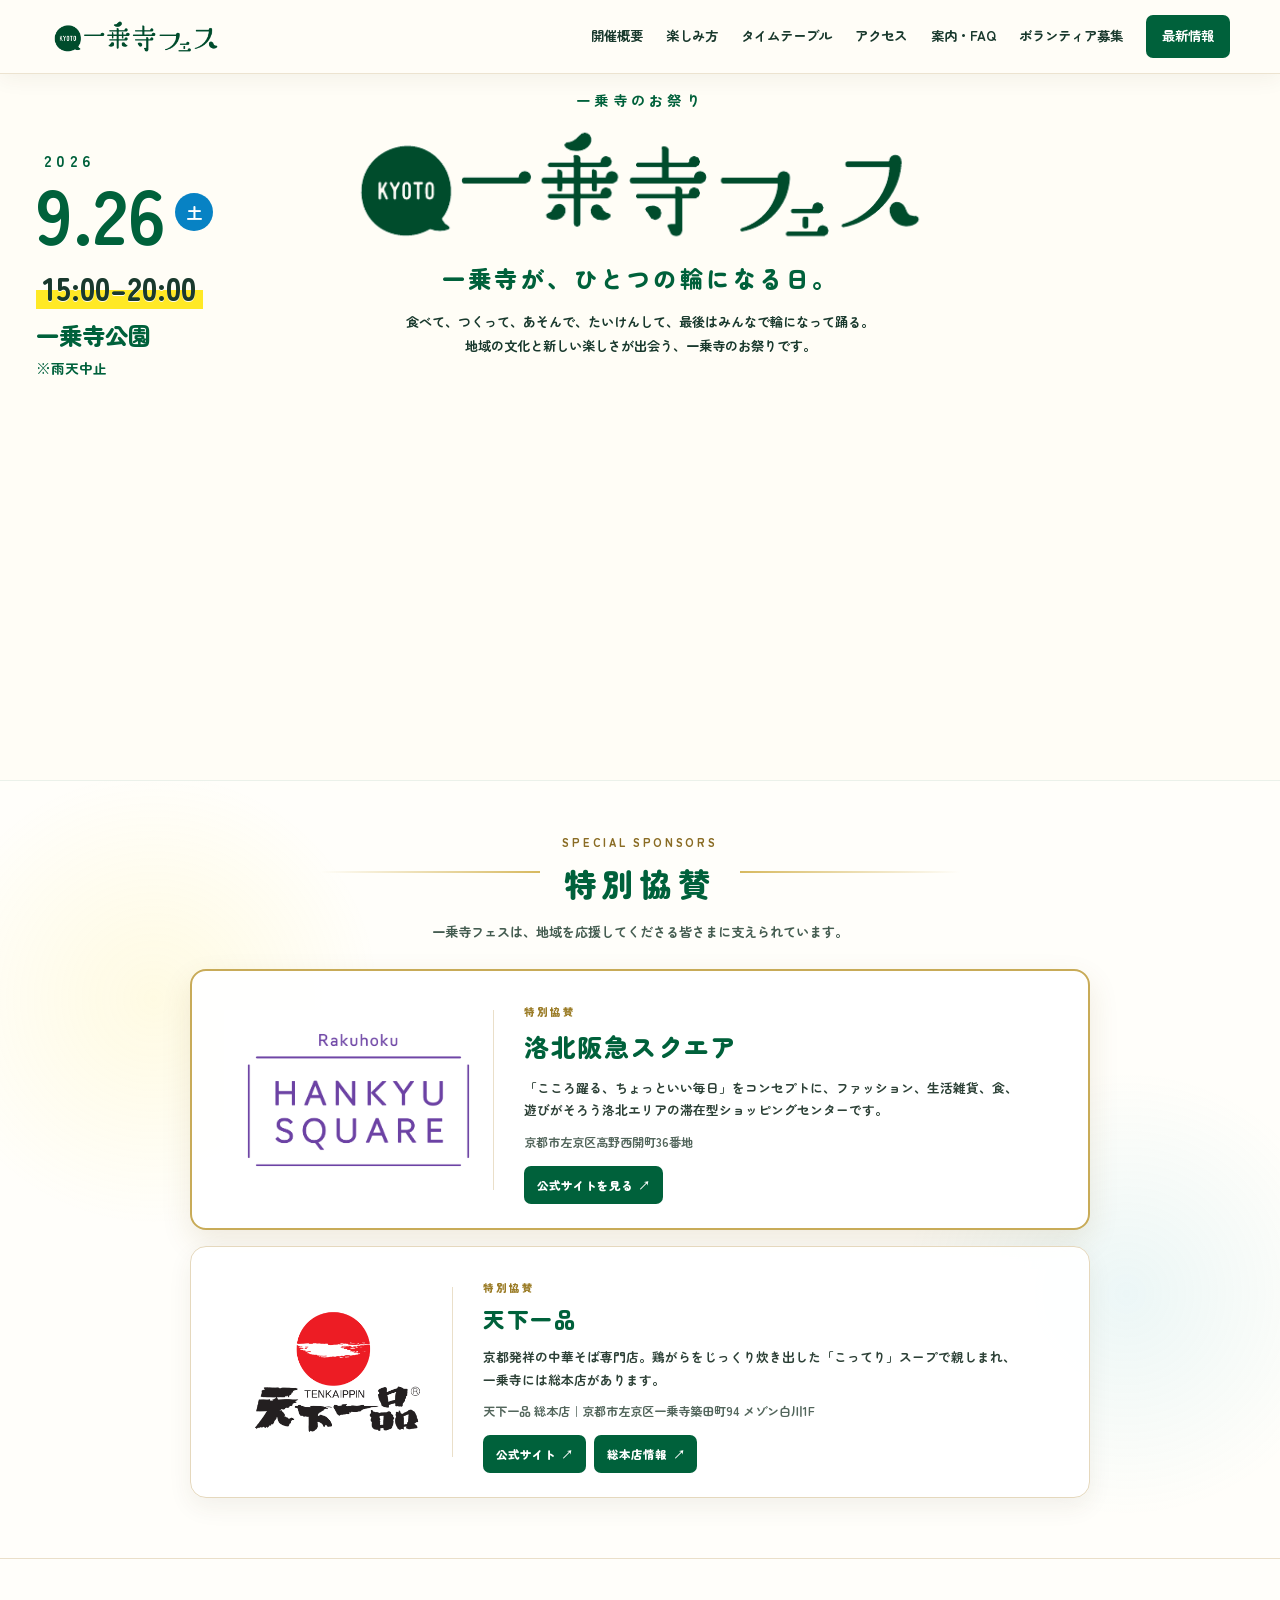
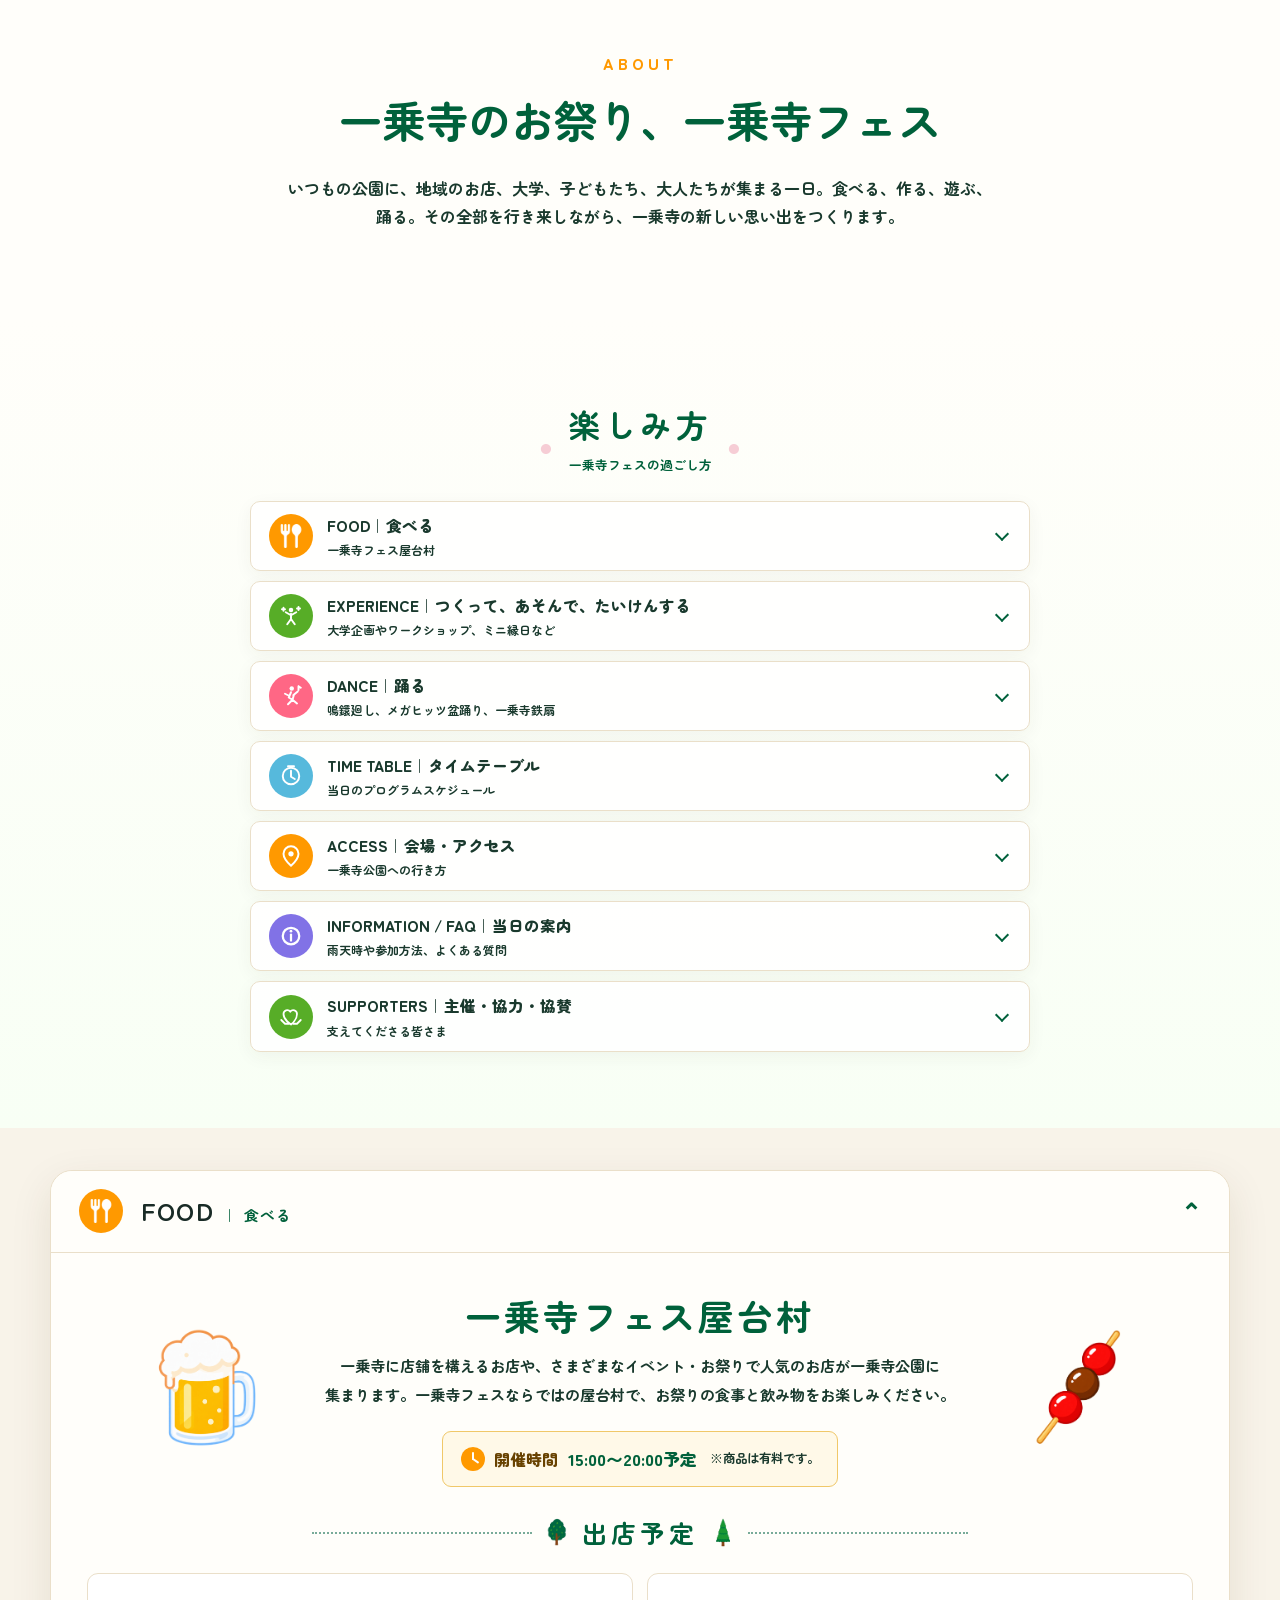
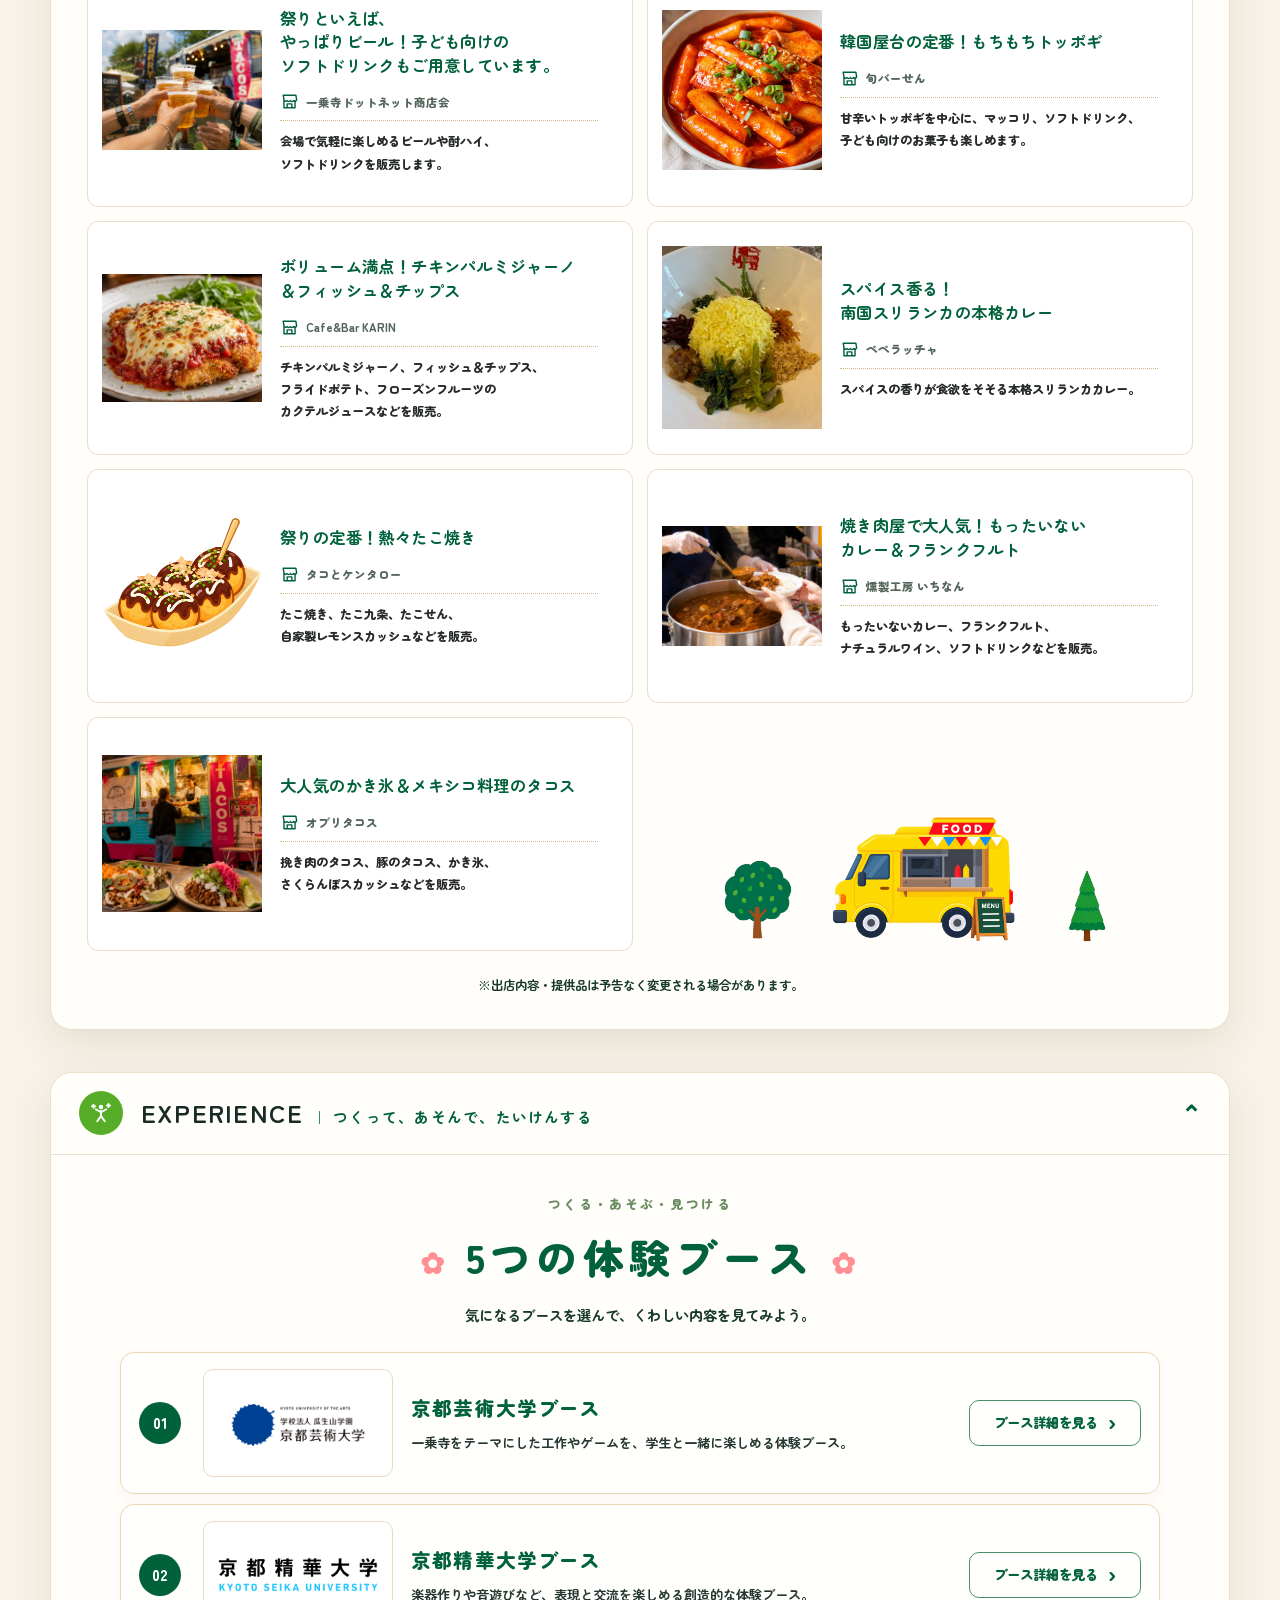
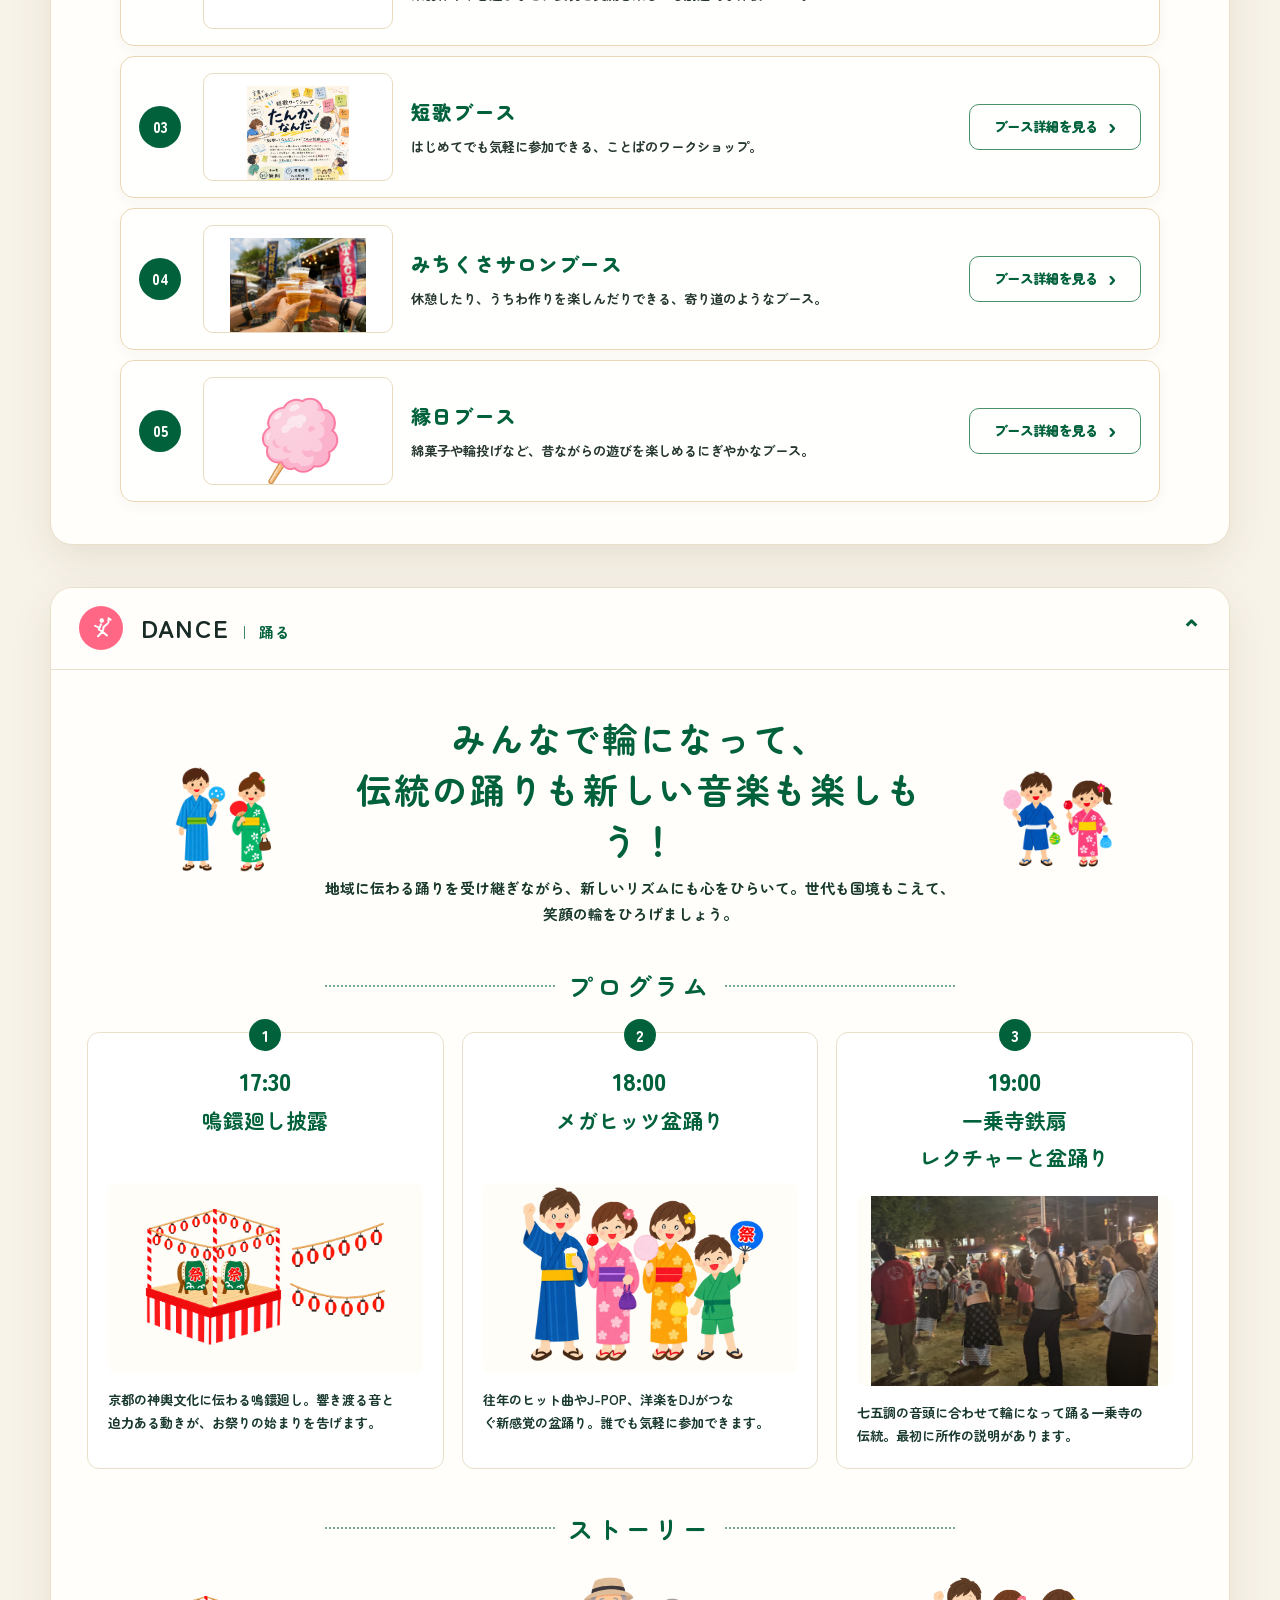
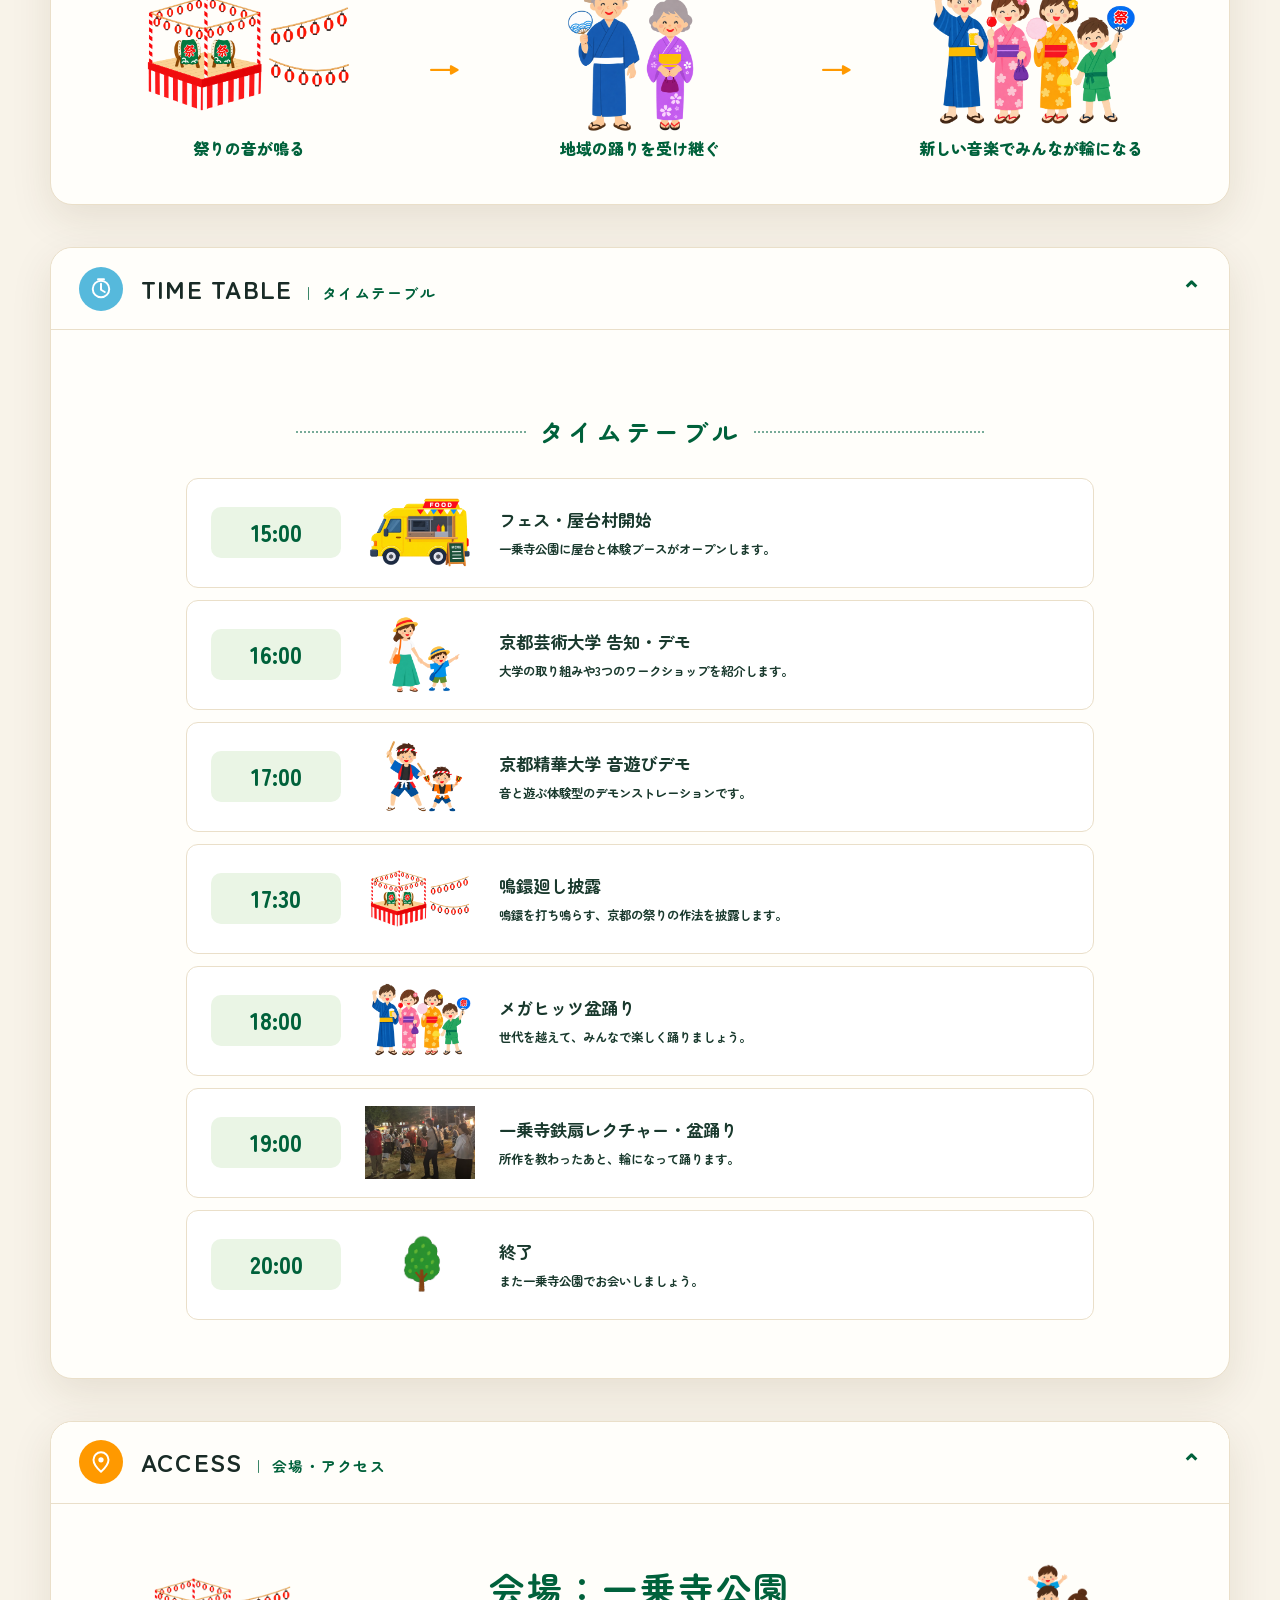
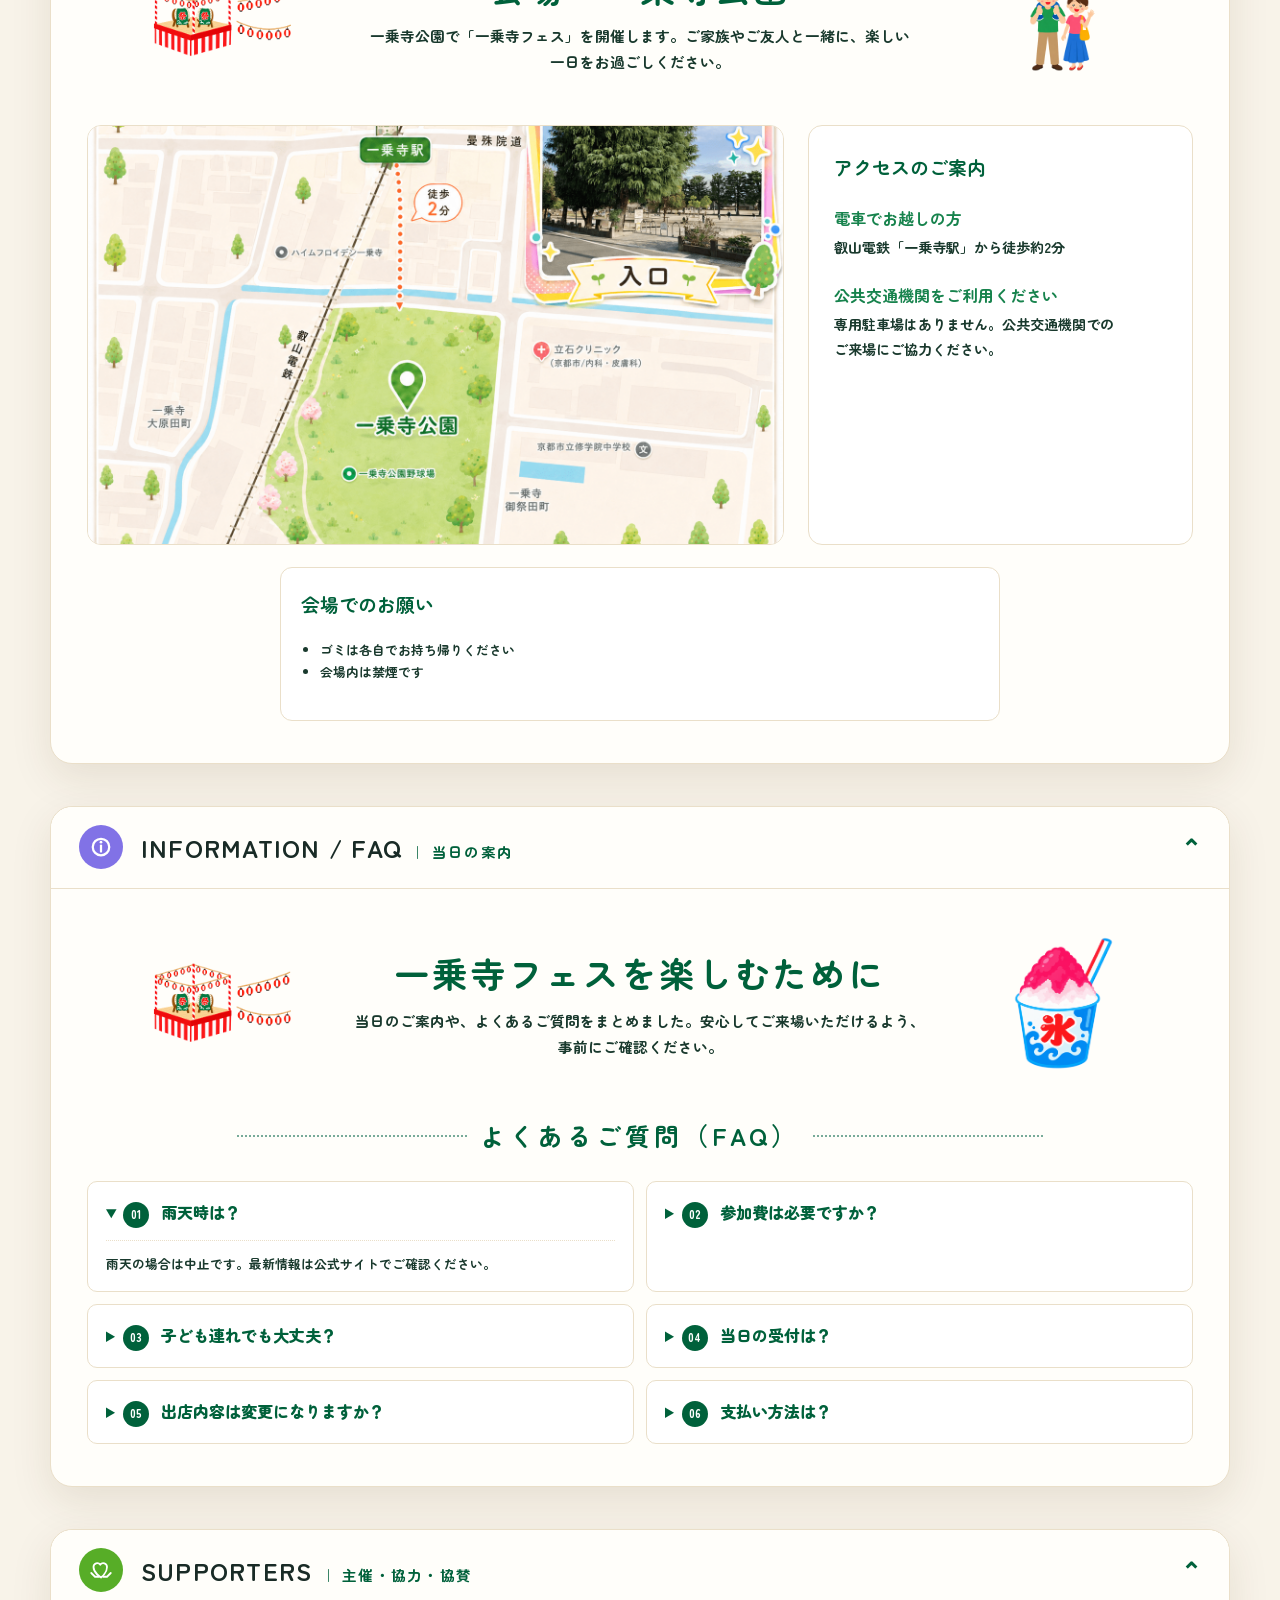
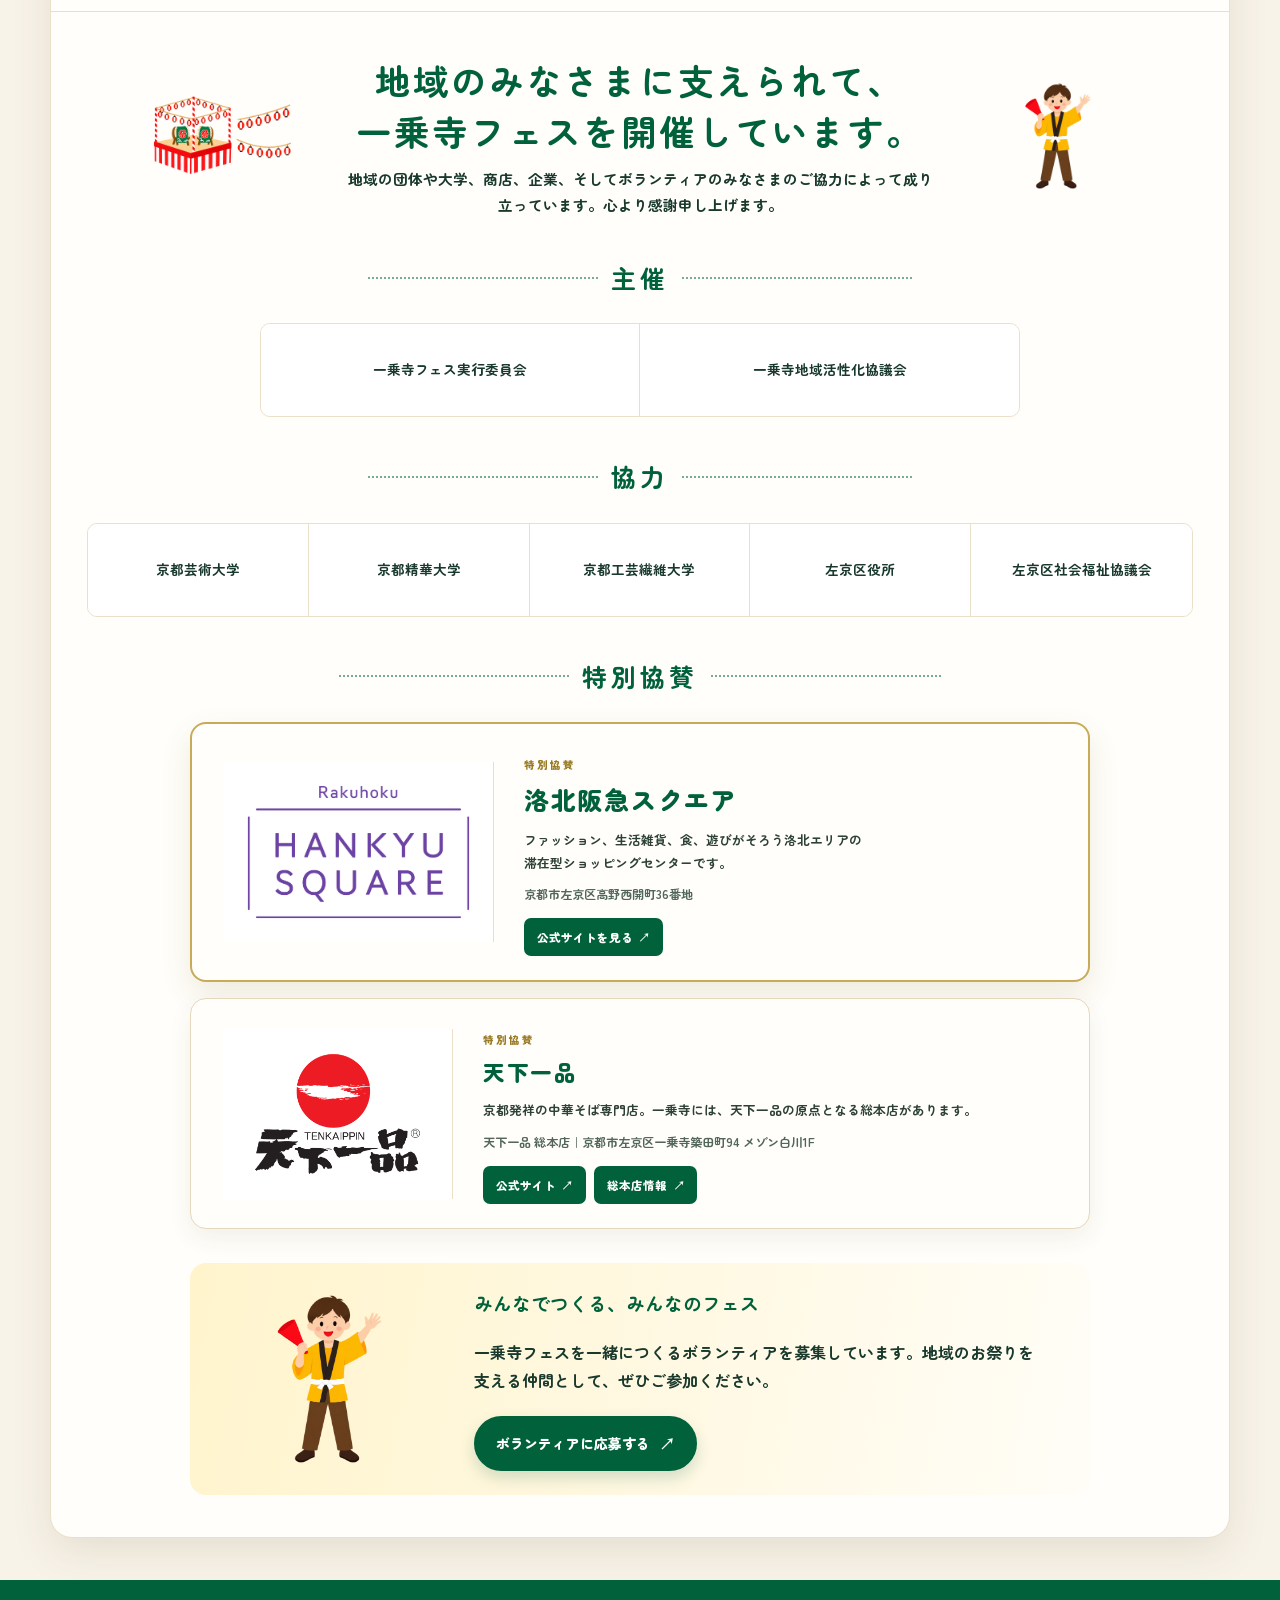
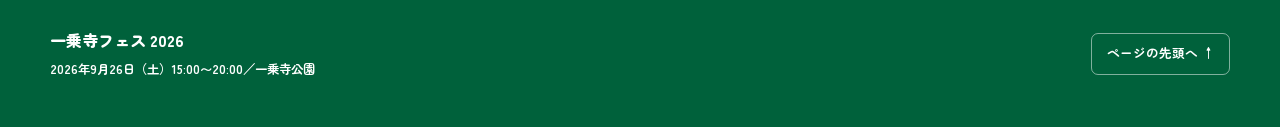
==== commit 757df226: "Remove tinted food image backgrounds" ====
--- a/fess.html
+++ b/fess.html
@@ -29,7 +29,7 @@
     <link rel="preconnect" href="https://fonts.gstatic.com" crossorigin>
     <link rel="preload" as="image" href="assets/hero-festival-scene-mobile.jpg" media="(max-width: 560px)">
     <link href="https://fonts.googleapis.com/css2?family=Zen+Maru+Gothic:wght@400;500;700;900&display=swap" rel="stylesheet">
-    <link rel="stylesheet" href="fess-redesign.css?v=20260830-5">
+    <link rel="stylesheet" href="fess-redesign.css?v=20260831-1">
     <script type="application/ld+json">
       {
         "@context": "https://schema.org",
--- a/fess-redesign.css
+++ b/fess-redesign.css
@@ -1842,3 +1842,10 @@
   .site-footer span,
   .site-footer a { font-size: .82rem; }
 }
+
+/* FOOD photos sit directly on the white card without a tinted backing box. */
+.content-section--food .vendor-card > img {
+  padding: 0;
+  background: transparent;
+  border-radius: 0;
+}
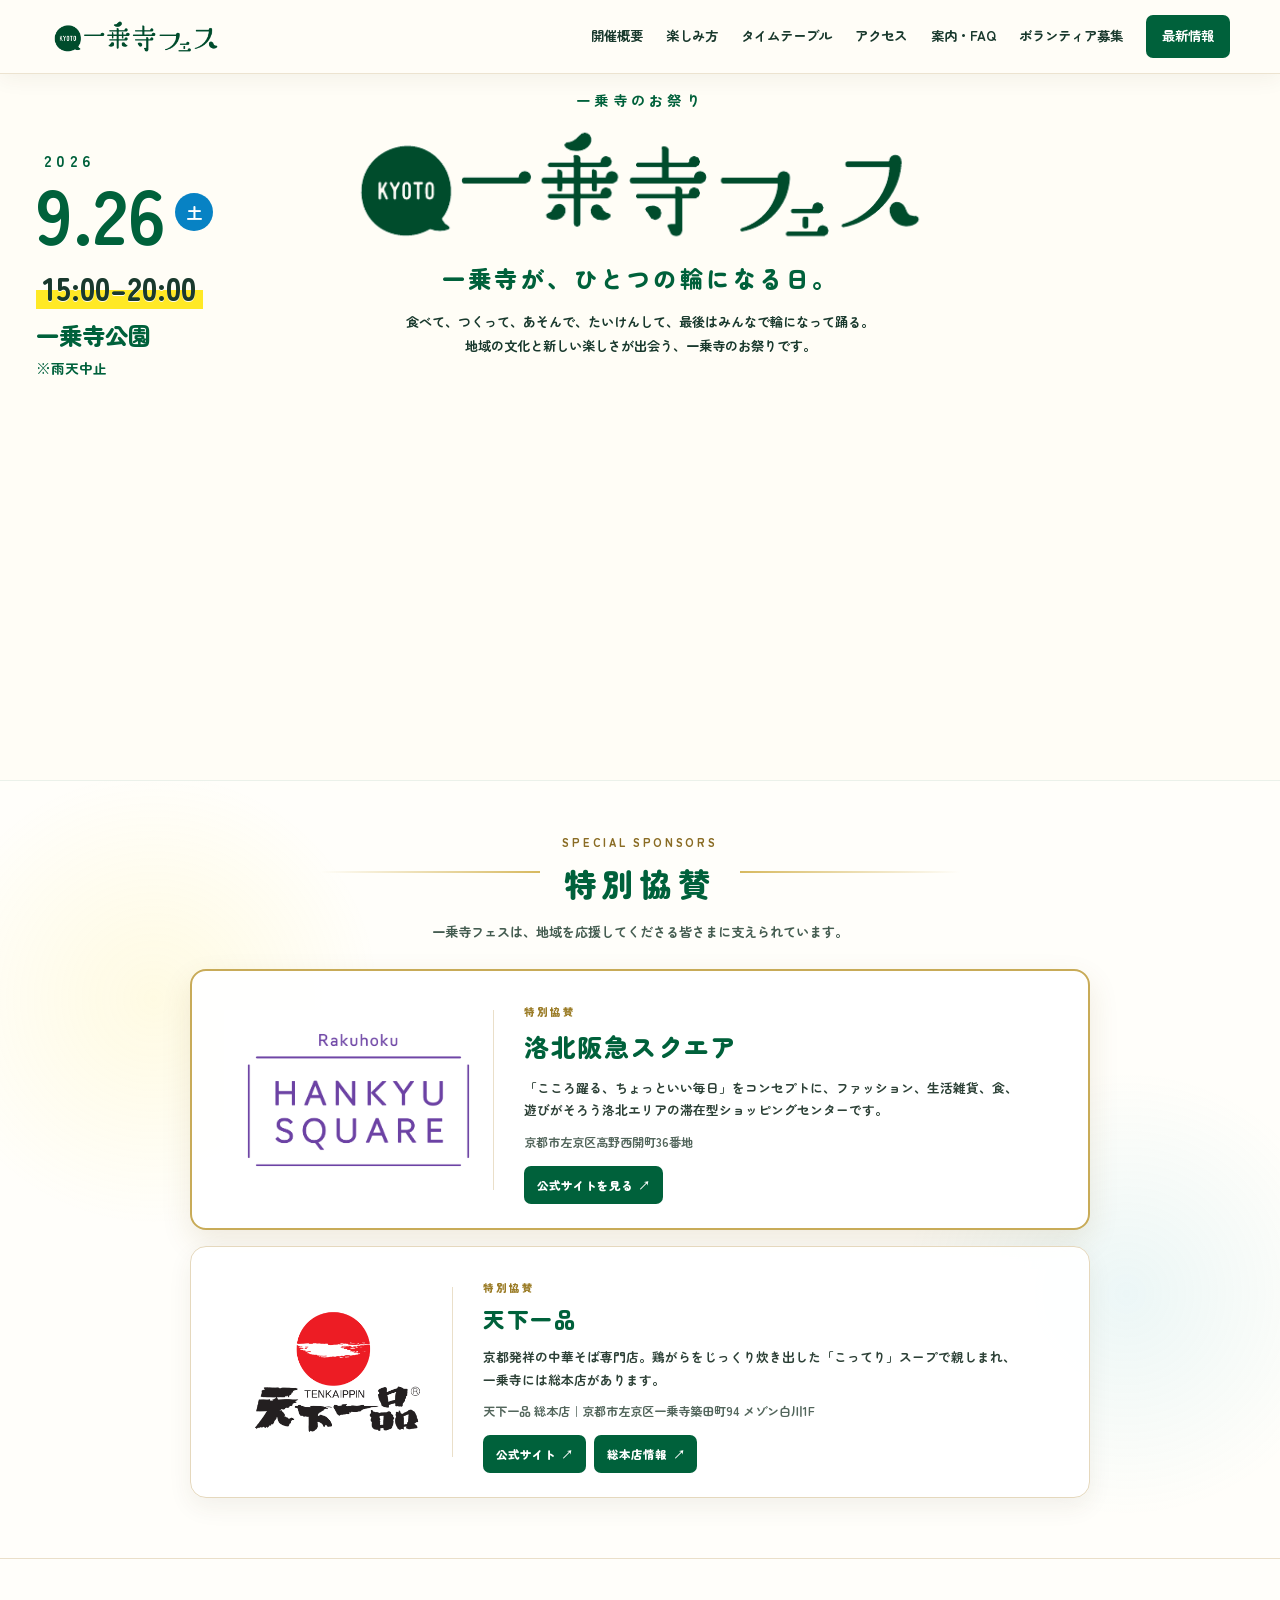
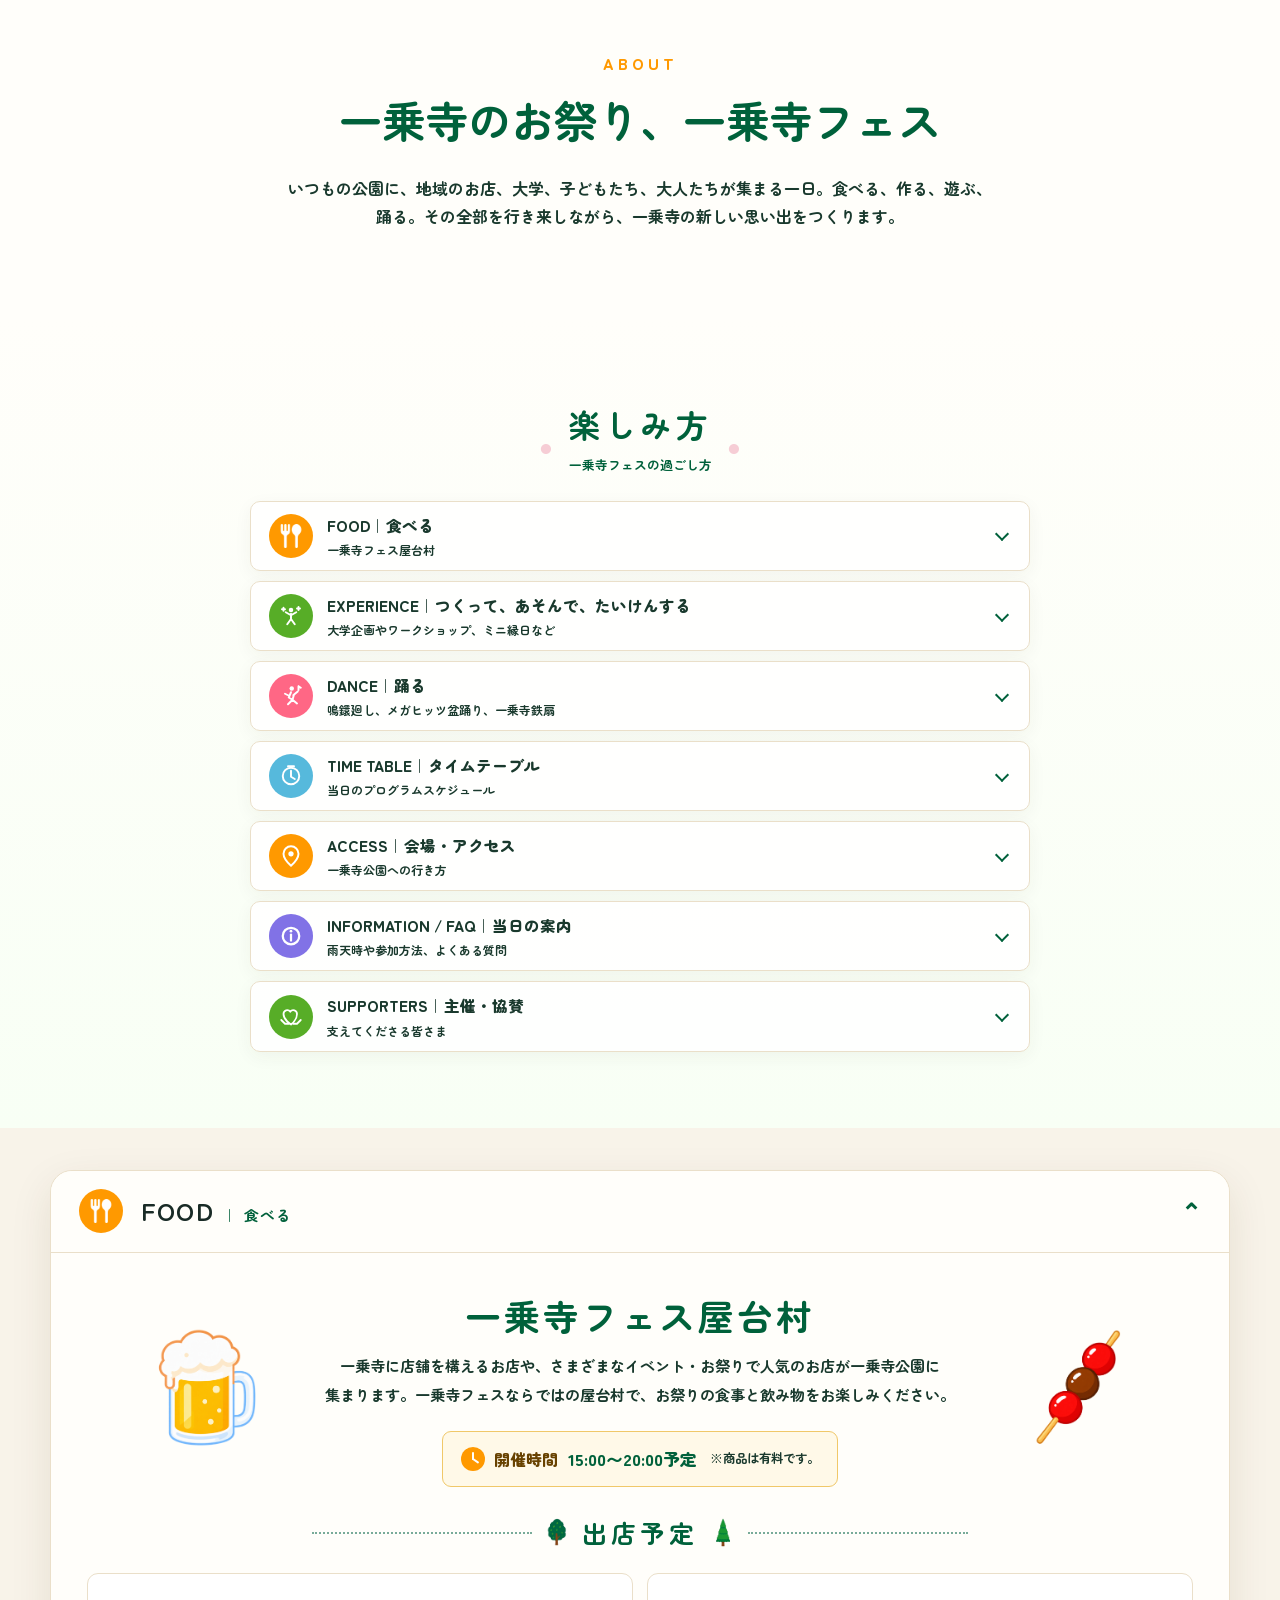
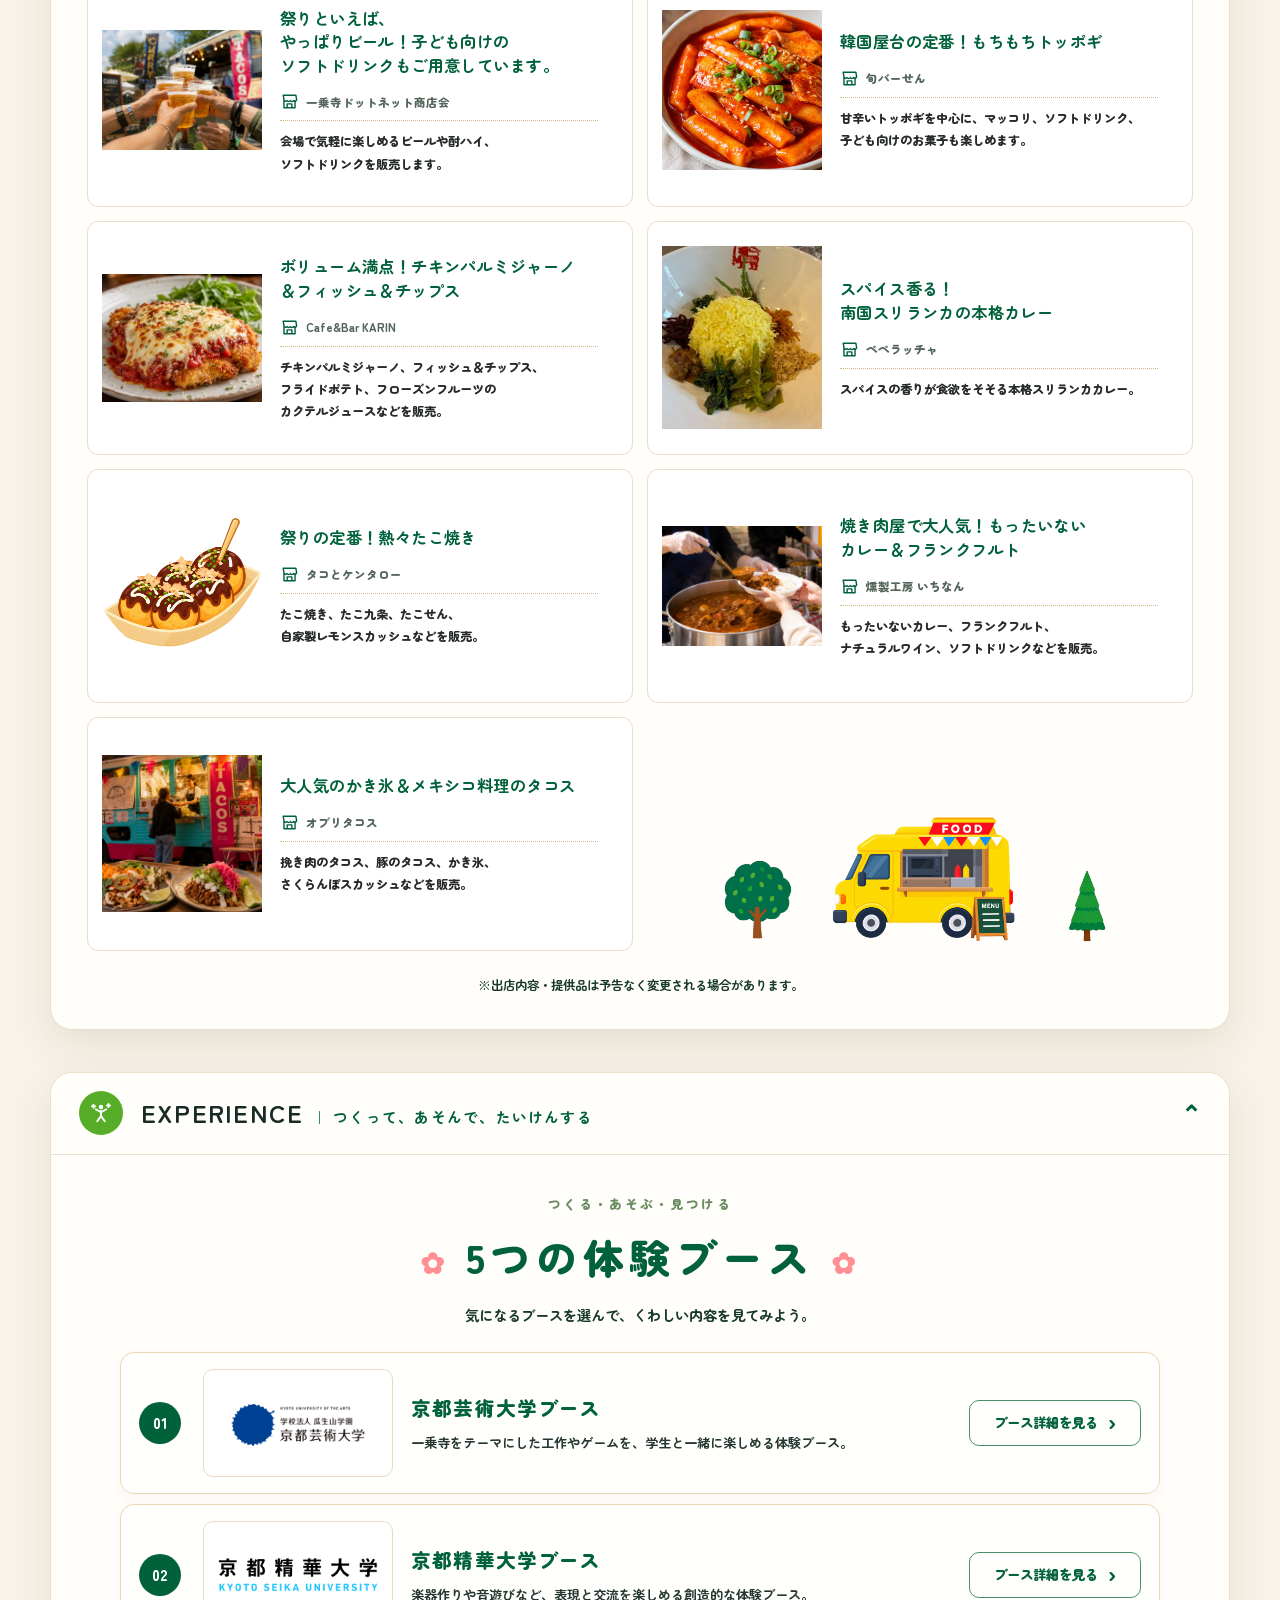
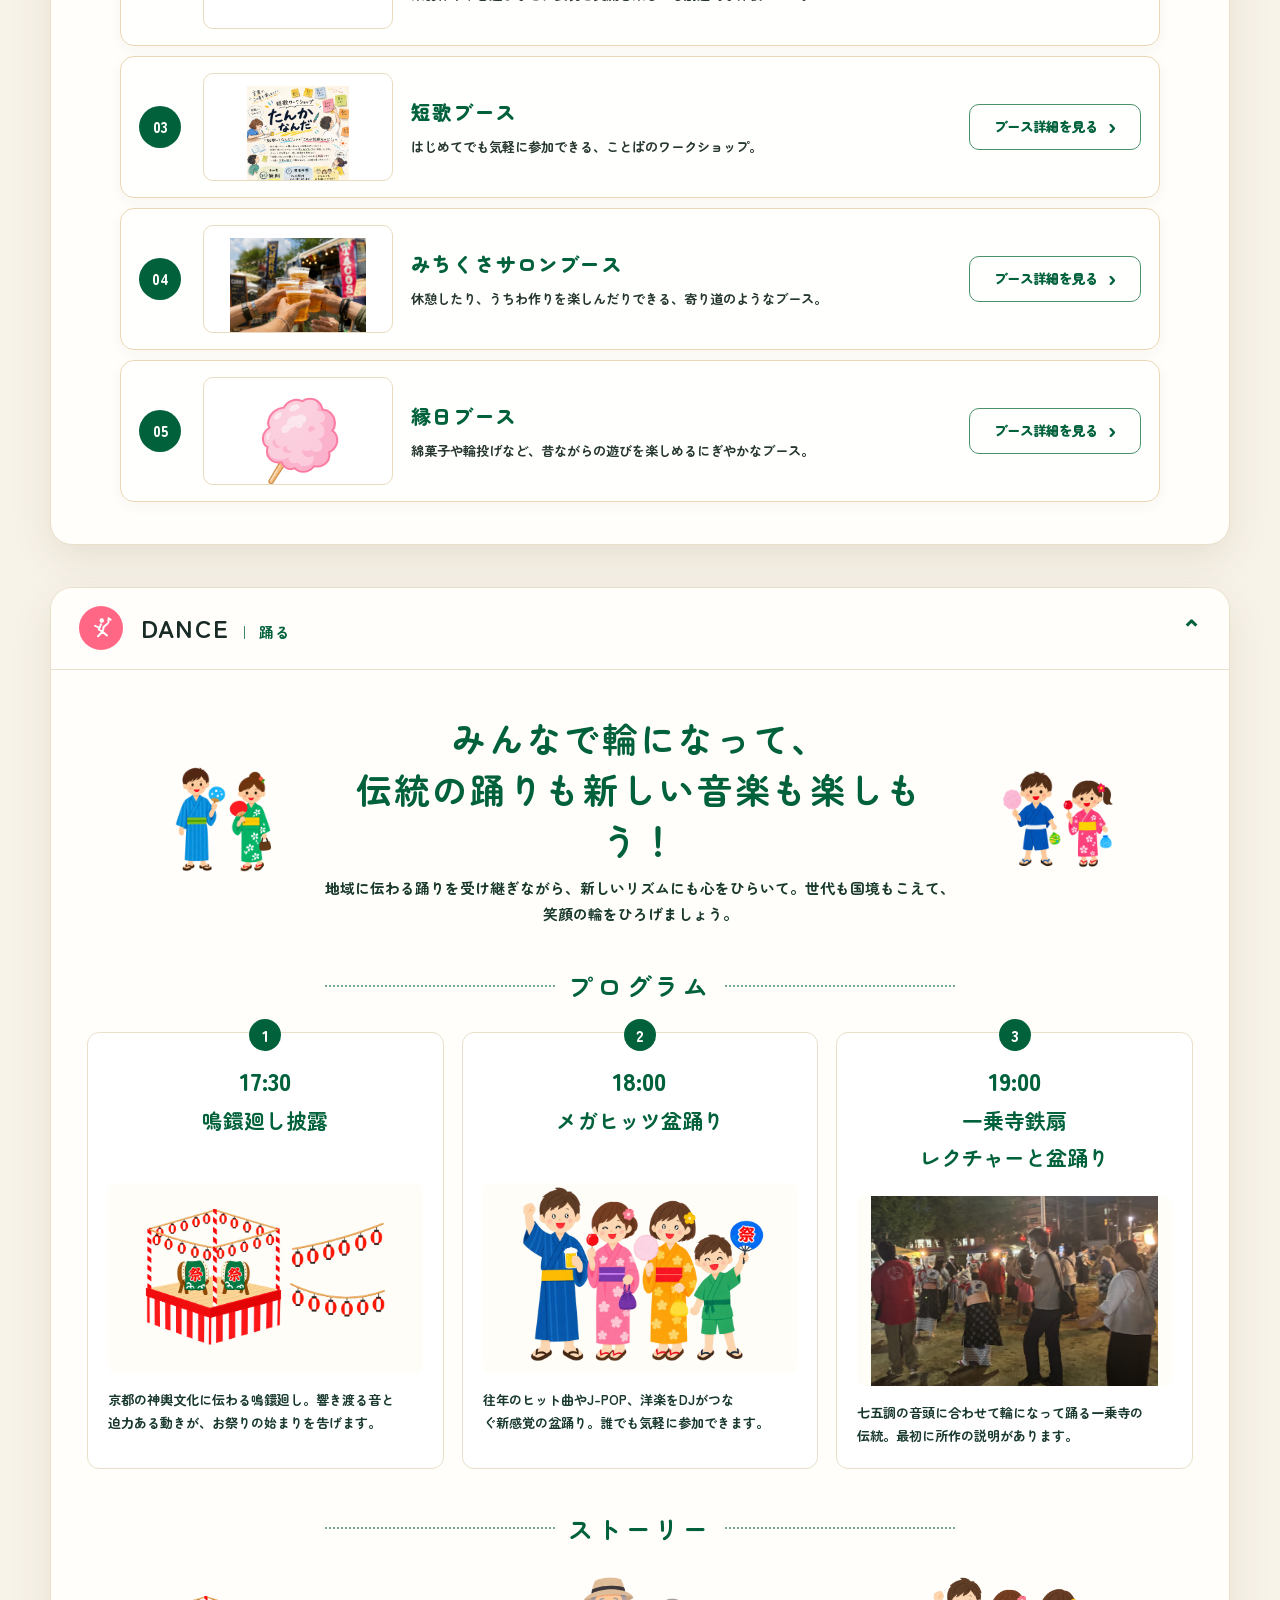
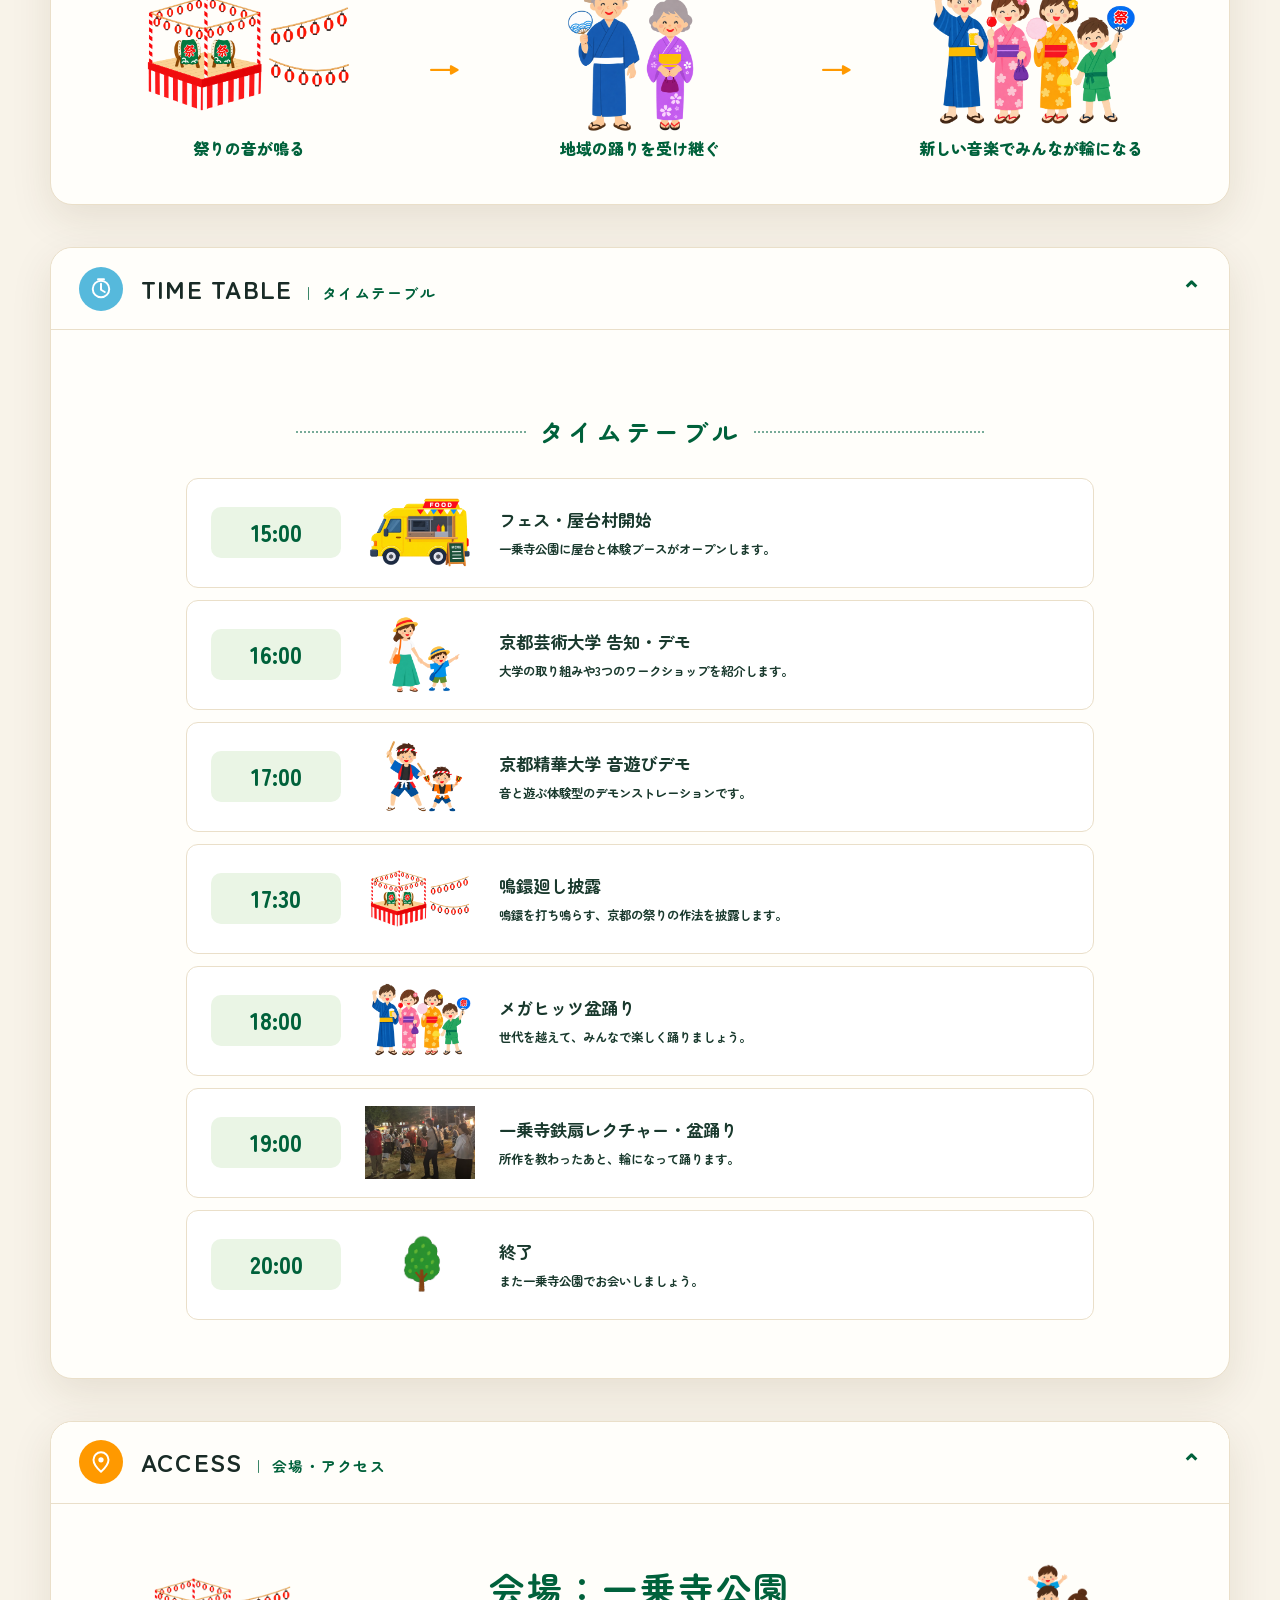
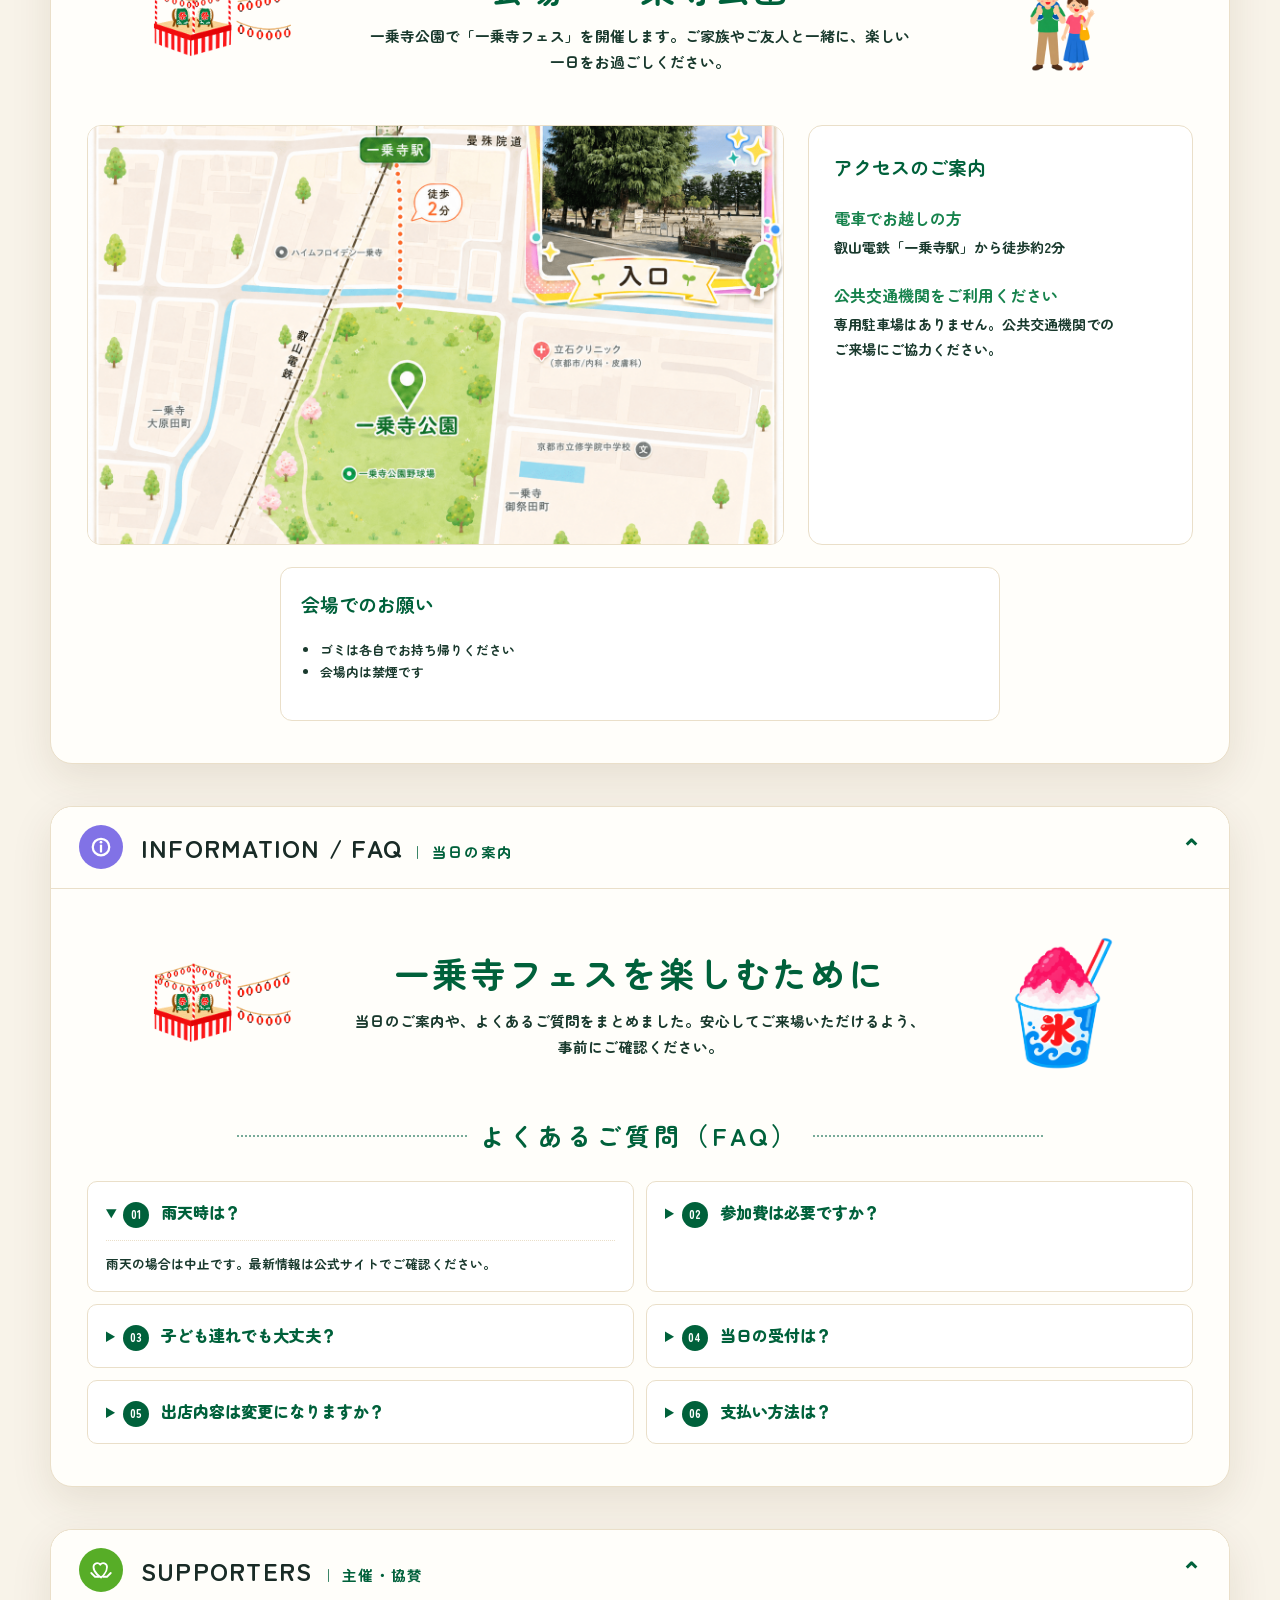
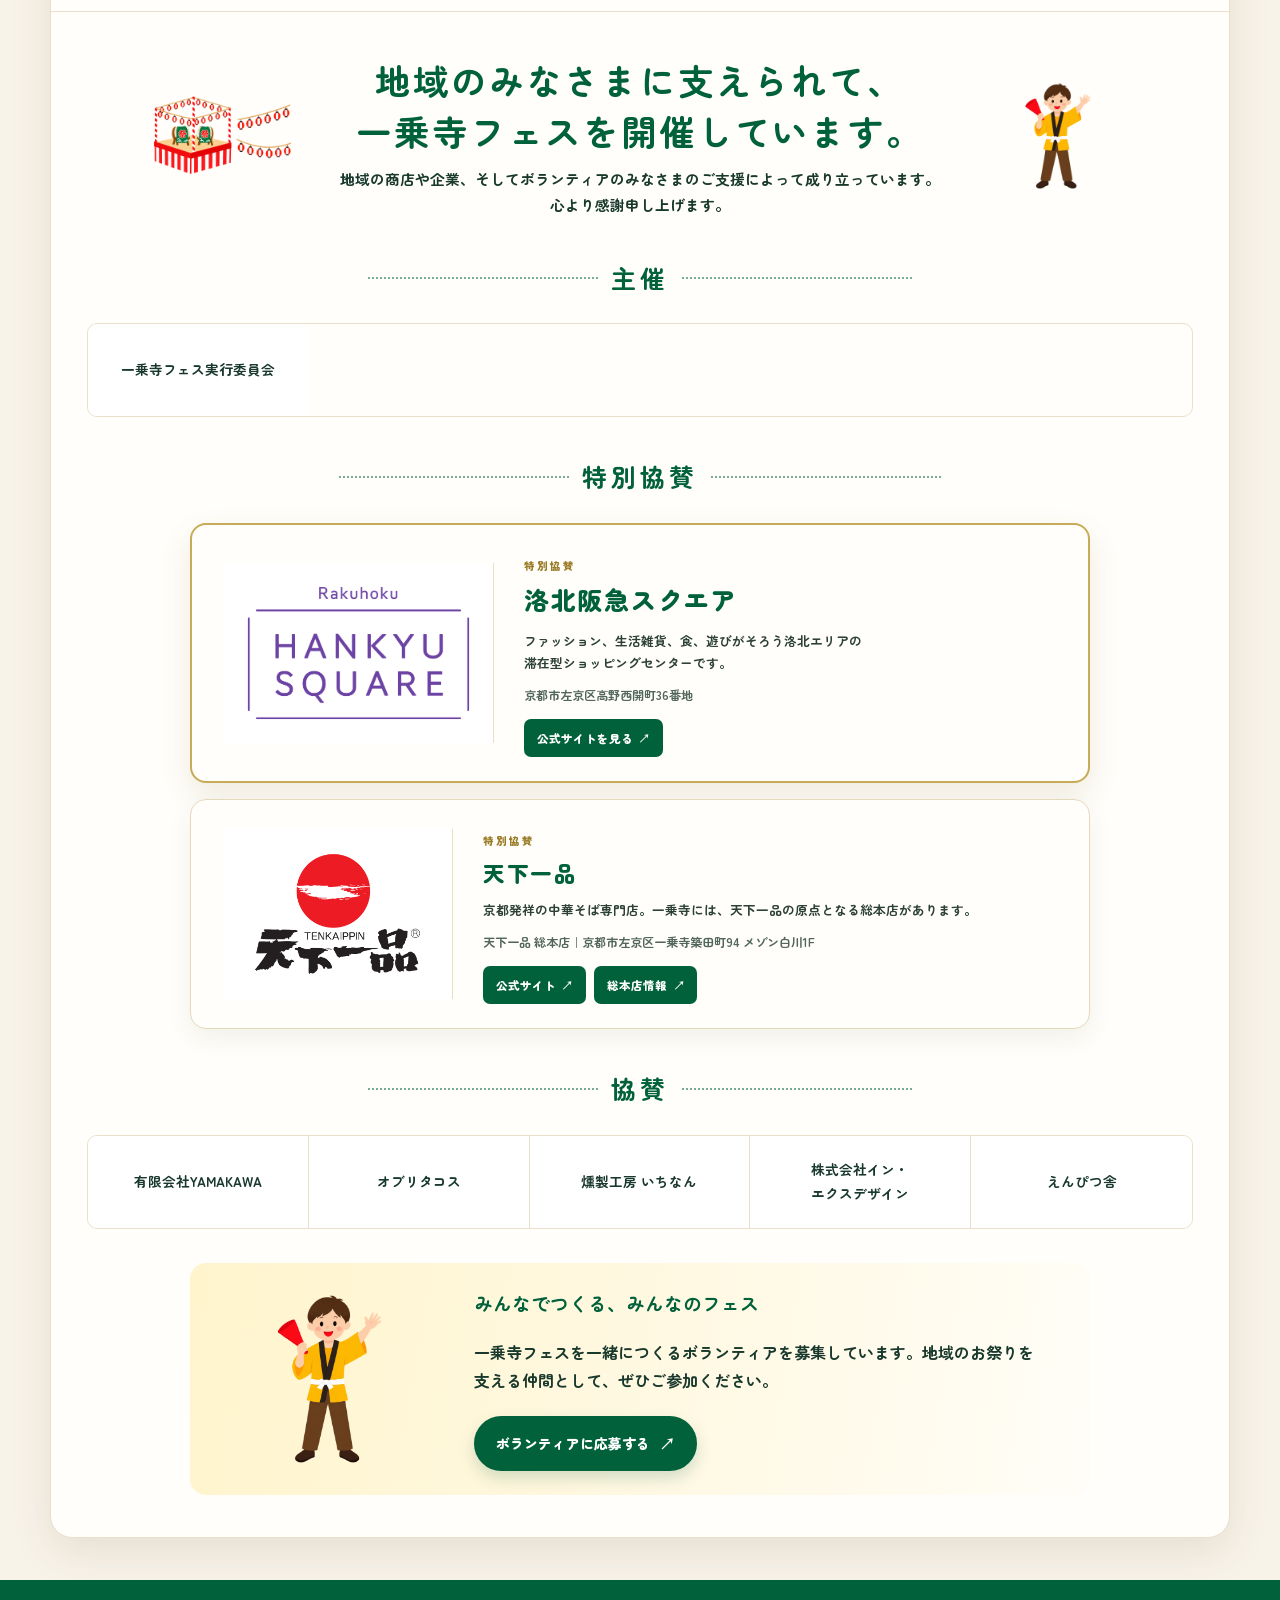
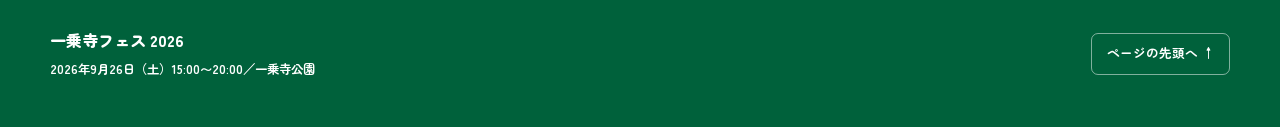
==== commit a9f2d459: "Update organizers and sponsors" ====
--- a/fess.html
+++ b/fess.html
@@ -112,7 +112,7 @@
           <a href="#timetable"><span class="round-icon round-icon--blue"><img src="assets/icon-timetable.svg" alt="" aria-hidden="true"></span><span><b>TIME TABLE｜タイムテーブル</b><small>当日のプログラムスケジュール</small></span><i>⌄</i></a>
           <a href="#access"><span class="round-icon round-icon--orange"><img src="assets/icon-access.svg" alt="" aria-hidden="true"></span><span><b>ACCESS｜会場・アクセス</b><small>一乗寺公園への行き方</small></span><i>⌄</i></a>
           <a href="#information"><span class="round-icon round-icon--purple"><img src="assets/icon-information.svg" alt="" aria-hidden="true"></span><span><b>INFORMATION / FAQ｜当日の案内</b><small>雨天時や参加方法、よくある質問</small></span><i>⌄</i></a>
-          <a href="#supporters"><span class="round-icon round-icon--green"><img src="assets/icon-supporters.svg" alt="" aria-hidden="true"></span><span><b>SUPPORTERS｜主催・協力・協賛</b><small>支えてくださる皆さま</small></span><i>⌄</i></a>
+          <a href="#supporters"><span class="round-icon round-icon--green"><img src="assets/icon-supporters.svg" alt="" aria-hidden="true"></span><span><b>SUPPORTERS｜主催・協賛</b><small>支えてくださる皆さま</small></span><i>⌄</i></a>
         </nav>
       </section>
 
@@ -213,9 +213,9 @@
         <div class="faq-grid"><details open><summary><b>01</b> 雨天時は？</summary><p>雨天の場合は中止です。最新情報は公式サイトでご確認ください。</p></details><details><summary><b>02</b> 参加費は必要ですか？</summary><p>入場は無料です。一部のワークショップ、縁日、飲食は有料です。</p></details><details><summary><b>03</b> 子ども連れでも大丈夫？</summary><p>親子で参加できる企画があります。会場内ではお子さまから目を離さないようお願いします。</p></details><details><summary><b>04</b> 当日の受付は？</summary><p>入場受付は不要です。各企画の受付方法は会場の案内をご確認ください。</p></details><details><summary><b>05</b> 出店内容は変更になりますか？</summary><p>事情により変更になる場合があります。最新情報は公式サイトでお知らせします。</p></details><details><summary><b>06</b> 支払い方法は？</summary><p>店舗によって異なります。現金をご用意いただくと安心です。</p></details></div>
       </div></section>
 
-      <section class="content-section supporters" id="supporters"><header class="content-section__bar"><span class="round-icon round-icon--green"><img src="assets/icon-supporters.svg" alt="" aria-hidden="true"></span><h2>SUPPORTERS <small>｜ 主催・協力・協賛</small></h2><a href="#guide" aria-label="楽しみ方へ戻る">⌃</a></header><div class="content-section__body">
-        <div class="intro-block"><img src="assets/ichijojifes/decorations/festival-stage-and-lanterns.png" alt="" aria-hidden="true"><div><h3>地域のみなさまに支えられて、<br>一乗寺フェスを開催しています。</h3><p>地域の団体や大学、商店、企業、そしてボランティアのみなさまのご協力によって成り立っています。心より感謝申し上げます。</p></div><img src="assets/ichijojifes/people/festival-staff-announcer.png" alt="" aria-hidden="true"></div>
-        <h3 class="subheading">主催</h3><div class="name-grid name-grid--two"><div>一乗寺フェス実行委員会</div><div>一乗寺地域活性化協議会</div></div><h3 class="subheading">協力</h3><div class="name-grid"><div>京都芸術大学</div><div>京都精華大学</div><div>京都工芸繊維大学</div><div>左京区役所</div><div>左京区社会福祉協議会</div></div><h3 class="subheading">特別協賛</h3><div class="sponsor-profile-list sponsor-profile-list--supporters"><article class="sponsor-profile-card sponsor-profile-card--primary"><div class="sponsor-profile-card__logo"><img src="assets/sponsor-rakuhoku-logo.png" alt="洛北阪急スクエア"></div><div class="sponsor-profile-card__content"><span>特別協賛</span><h3>洛北阪急スクエア</h3><p>ファッション、生活雑貨、食、遊びがそろう洛北エリアの滞在型ショッピングセンターです。</p><address>京都市左京区高野西開町36番地</address><a href="https://hankyu-square.jp/" target="_blank" rel="noopener noreferrer">公式サイトを見る <b aria-hidden="true">↗</b></a></div></article><article class="sponsor-profile-card"><div class="sponsor-profile-card__logo"><img src="assets/sponsor-tenkaippin-logo.png" alt="天下一品"></div><div class="sponsor-profile-card__content"><span>特別協賛</span><h3>天下一品</h3><p>京都発祥の中華そば専門店。一乗寺には、天下一品の原点となる総本店があります。</p><address>天下一品 総本店｜京都市左京区一乗寺築田町94 メゾン白川1F</address><div class="sponsor-profile-card__links"><a href="https://www.tenkaippin.co.jp/" target="_blank" rel="noopener noreferrer">公式サイト <b aria-hidden="true">↗</b></a><a href="https://www.tenkaippin.co.jp/shop/728/" target="_blank" rel="noopener noreferrer">総本店情報 <b aria-hidden="true">↗</b></a></div></div></article></div>
+      <section class="content-section supporters" id="supporters"><header class="content-section__bar"><span class="round-icon round-icon--green"><img src="assets/icon-supporters.svg" alt="" aria-hidden="true"></span><h2>SUPPORTERS <small>｜ 主催・協賛</small></h2><a href="#guide" aria-label="楽しみ方へ戻る">⌃</a></header><div class="content-section__body">
+        <div class="intro-block"><img src="assets/ichijojifes/decorations/festival-stage-and-lanterns.png" alt="" aria-hidden="true"><div><h3>地域のみなさまに支えられて、<br>一乗寺フェスを開催しています。</h3><p>地域の商店や企業、そしてボランティアのみなさまのご支援によって成り立っています。心より感謝申し上げます。</p></div><img src="assets/ichijojifes/people/festival-staff-announcer.png" alt="" aria-hidden="true"></div>
+        <h3 class="subheading">主催</h3><div class="name-grid"><div>一乗寺フェス実行委員会</div></div><h3 class="subheading">特別協賛</h3><div class="sponsor-profile-list sponsor-profile-list--supporters"><article class="sponsor-profile-card sponsor-profile-card--primary"><div class="sponsor-profile-card__logo"><img src="assets/sponsor-rakuhoku-logo.png" alt="洛北阪急スクエア"></div><div class="sponsor-profile-card__content"><span>特別協賛</span><h3>洛北阪急スクエア</h3><p>ファッション、生活雑貨、食、遊びがそろう洛北エリアの滞在型ショッピングセンターです。</p><address>京都市左京区高野西開町36番地</address><a href="https://hankyu-square.jp/" target="_blank" rel="noopener noreferrer">公式サイトを見る <b aria-hidden="true">↗</b></a></div></article><article class="sponsor-profile-card"><div class="sponsor-profile-card__logo"><img src="assets/sponsor-tenkaippin-logo.png" alt="天下一品"></div><div class="sponsor-profile-card__content"><span>特別協賛</span><h3>天下一品</h3><p>京都発祥の中華そば専門店。一乗寺には、天下一品の原点となる総本店があります。</p><address>天下一品 総本店｜京都市左京区一乗寺築田町94 メゾン白川1F</address><div class="sponsor-profile-card__links"><a href="https://www.tenkaippin.co.jp/" target="_blank" rel="noopener noreferrer">公式サイト <b aria-hidden="true">↗</b></a><a href="https://www.tenkaippin.co.jp/shop/728/" target="_blank" rel="noopener noreferrer">総本店情報 <b aria-hidden="true">↗</b></a></div></div></article></div><h3 class="subheading">協賛</h3><div class="name-grid"><div>有限会社YAMAKAWA</div><div>オブリタコス</div><div>燻製工房 いちなん</div><div>株式会社イン・エクスデザイン</div><div>えんぴつ舎</div></div>
         <div class="thanks-card"><img src="assets/ichijojifes/people/festival-staff-announcer.png" alt="フェスを支えるスタッフのイラスト"><div><h3>みんなでつくる、みんなのフェス</h3><p>一乗寺フェスを一緒につくるボランティアを募集しています。地域のお祭りを支える仲間として、ぜひご参加ください。</p><a class="volunteer-cta" href="https://docs.google.com/forms/d/1Ybyawd0NJM8HLlueLKLsMR9opeq_PN-tPzLMDtoR9-4/viewform?edit_requested=true" target="_blank" rel="noopener noreferrer">ボランティアに応募する <span aria-hidden="true">↗</span></a></div></div>
       </div></section>
     </main>
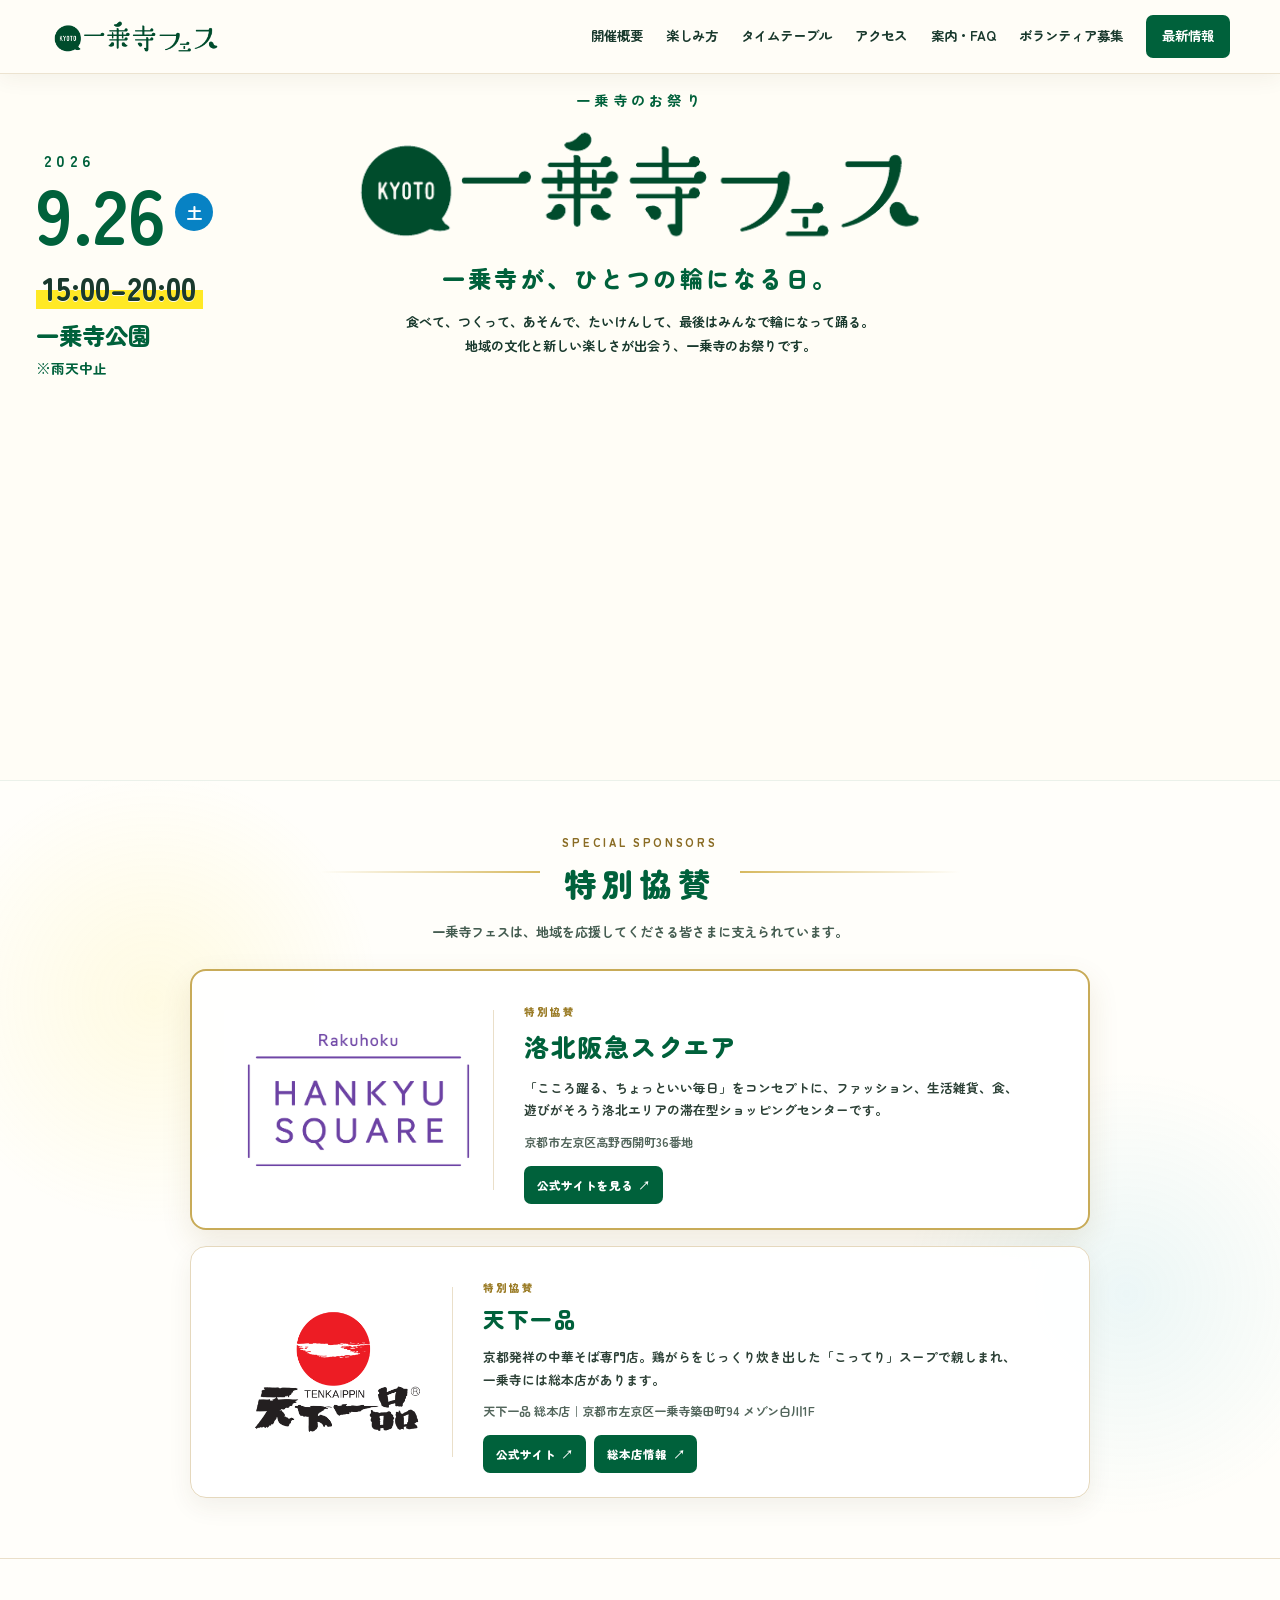
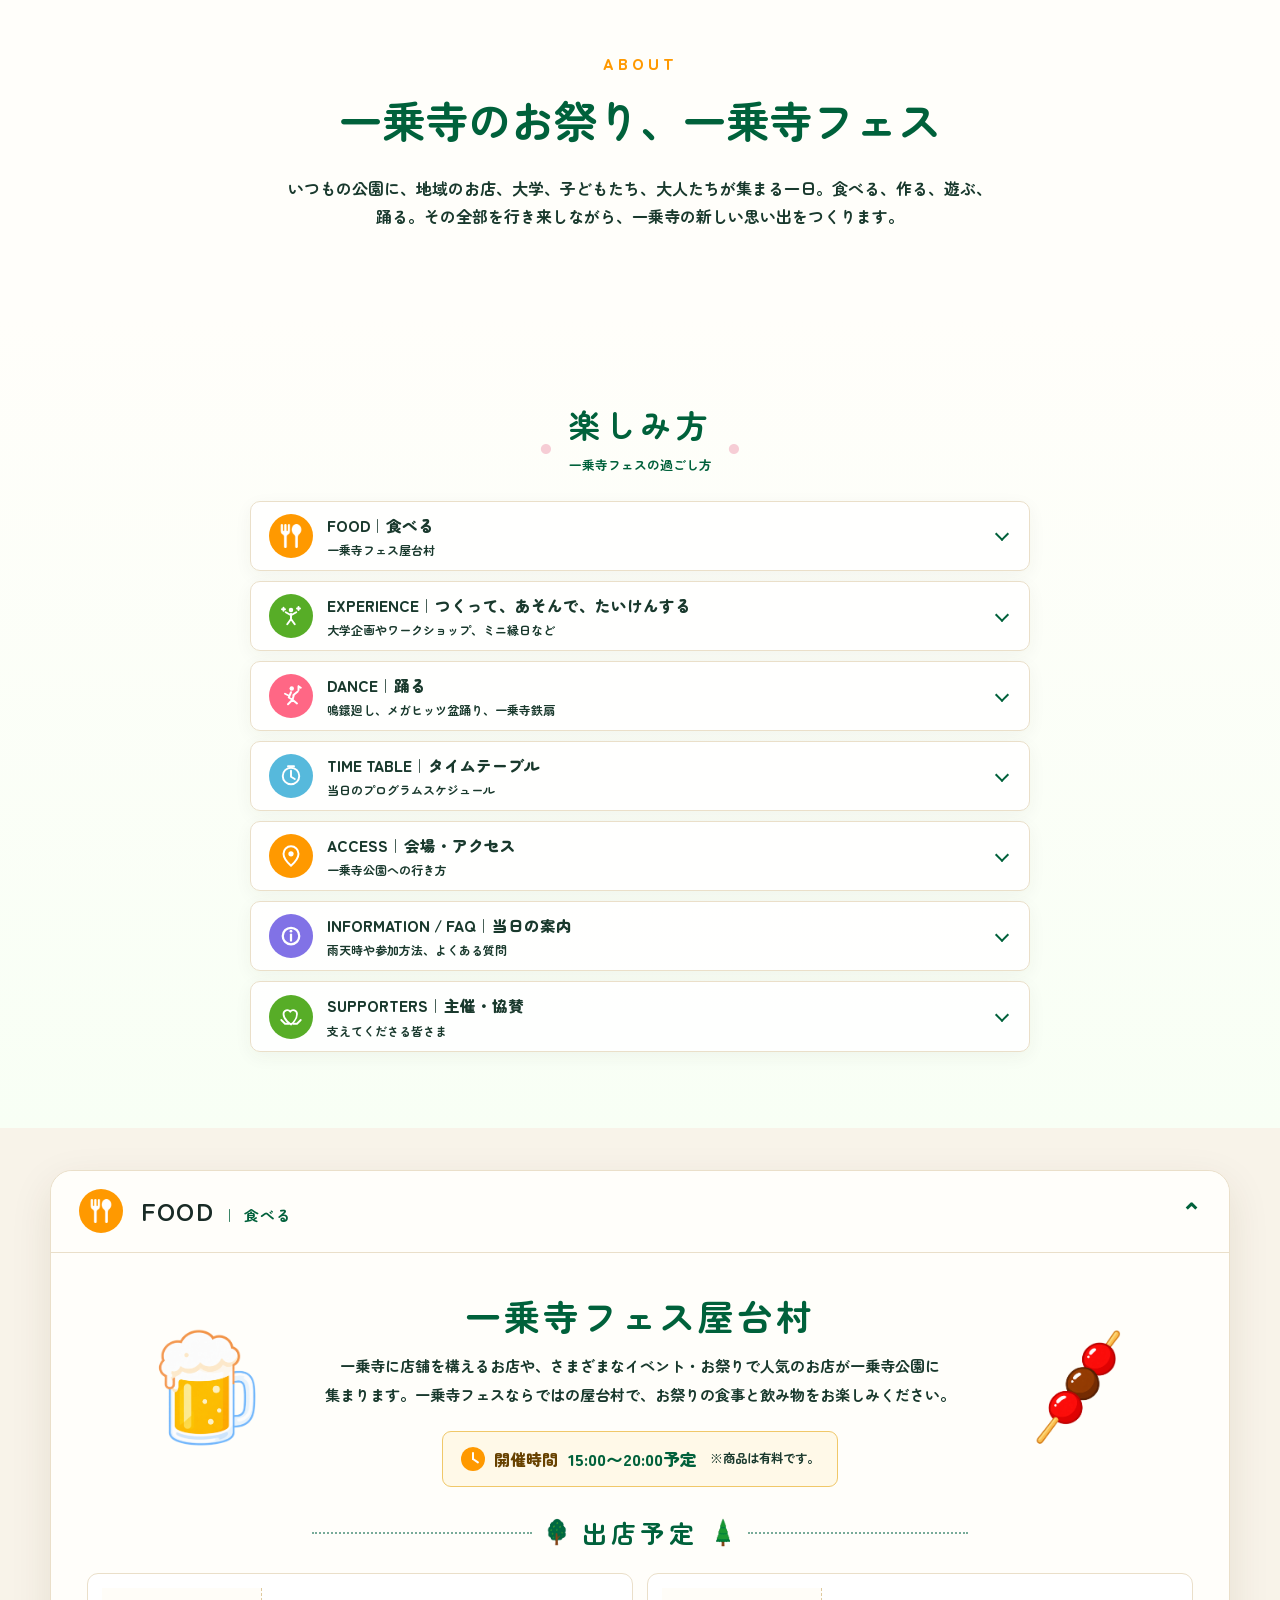
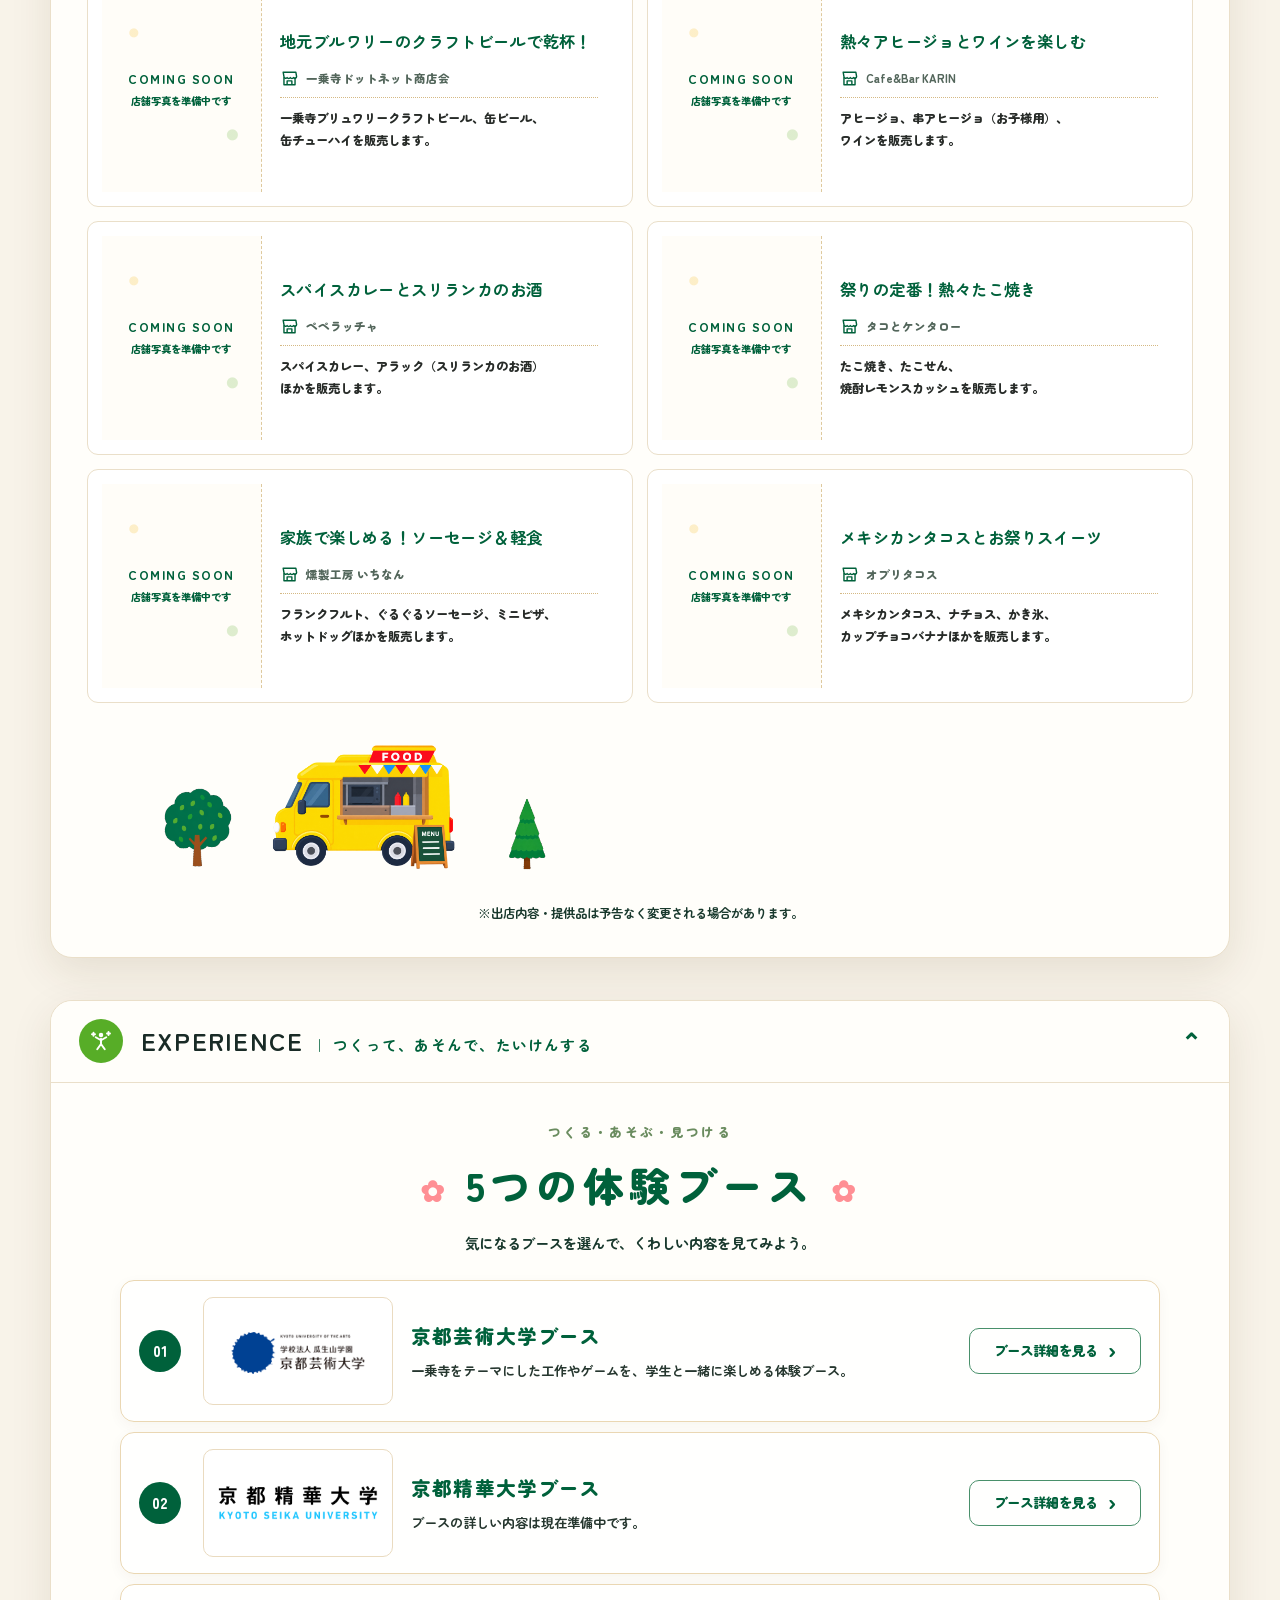
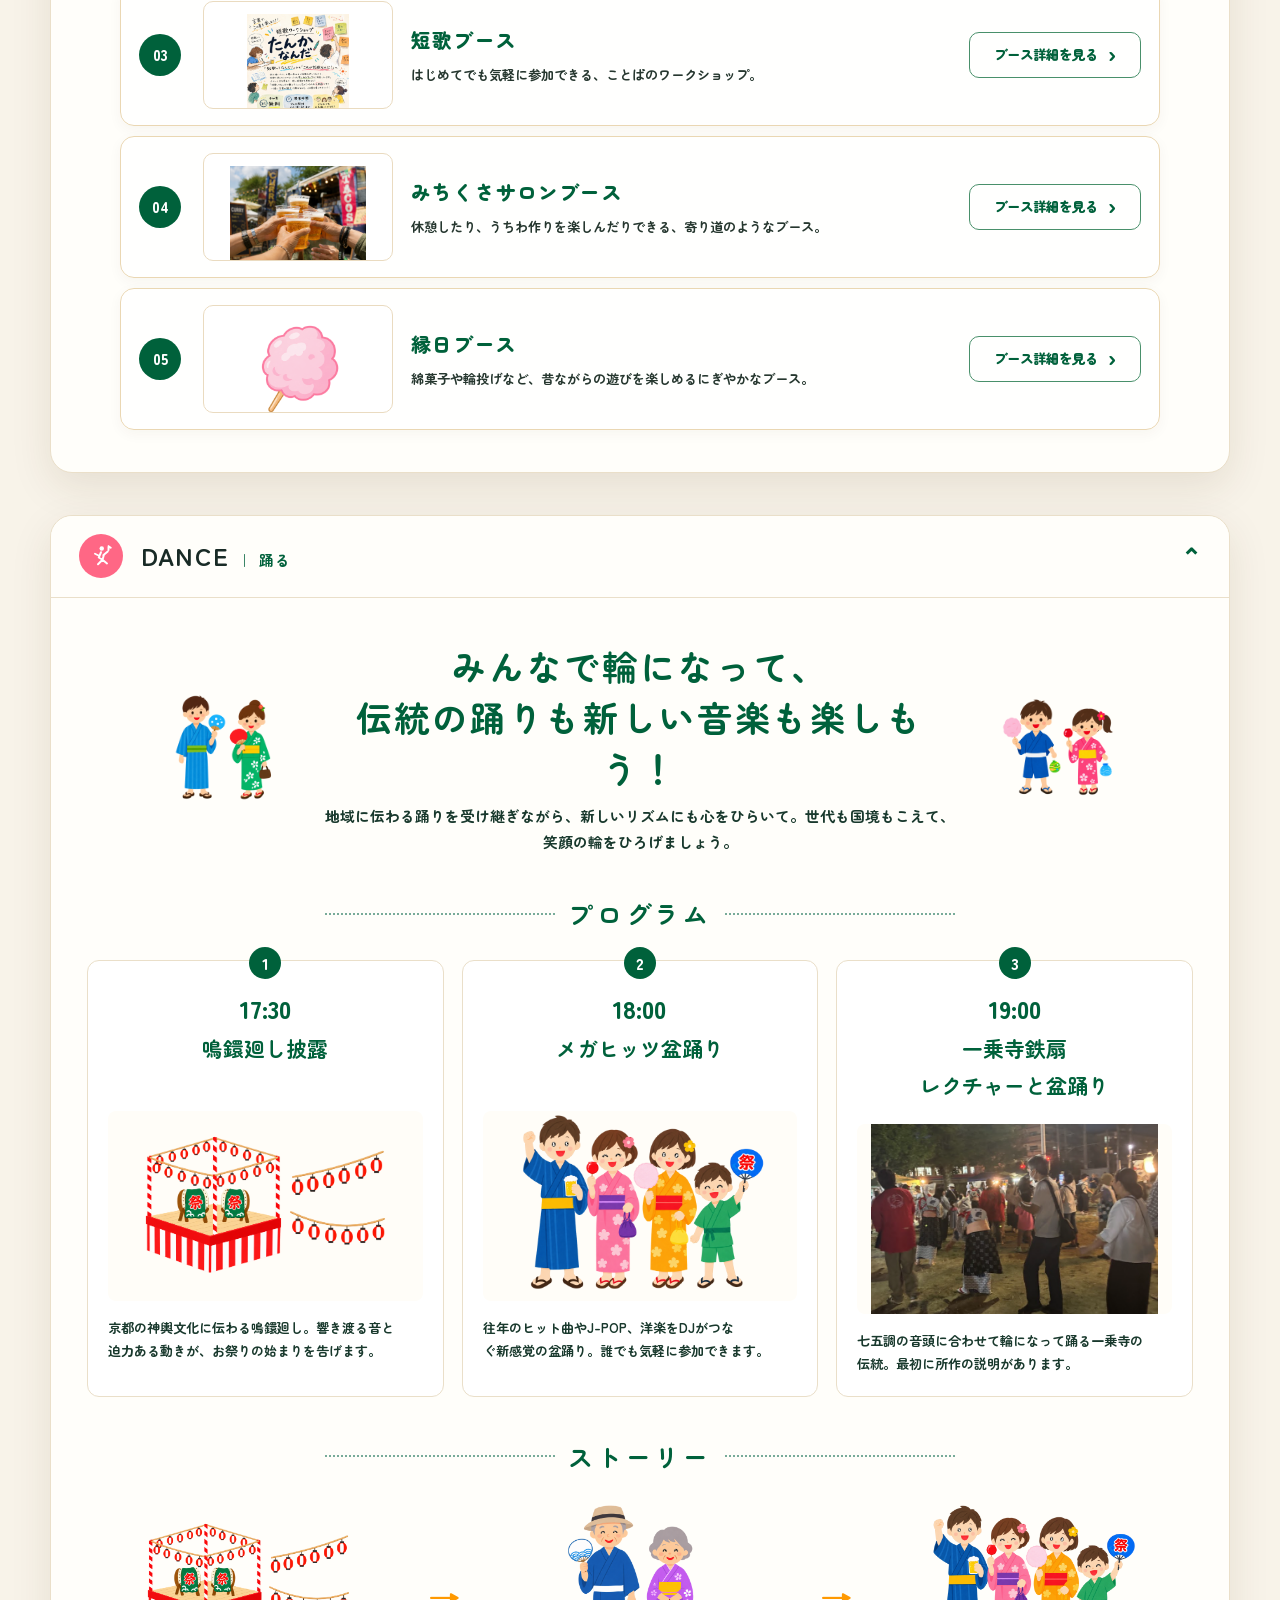
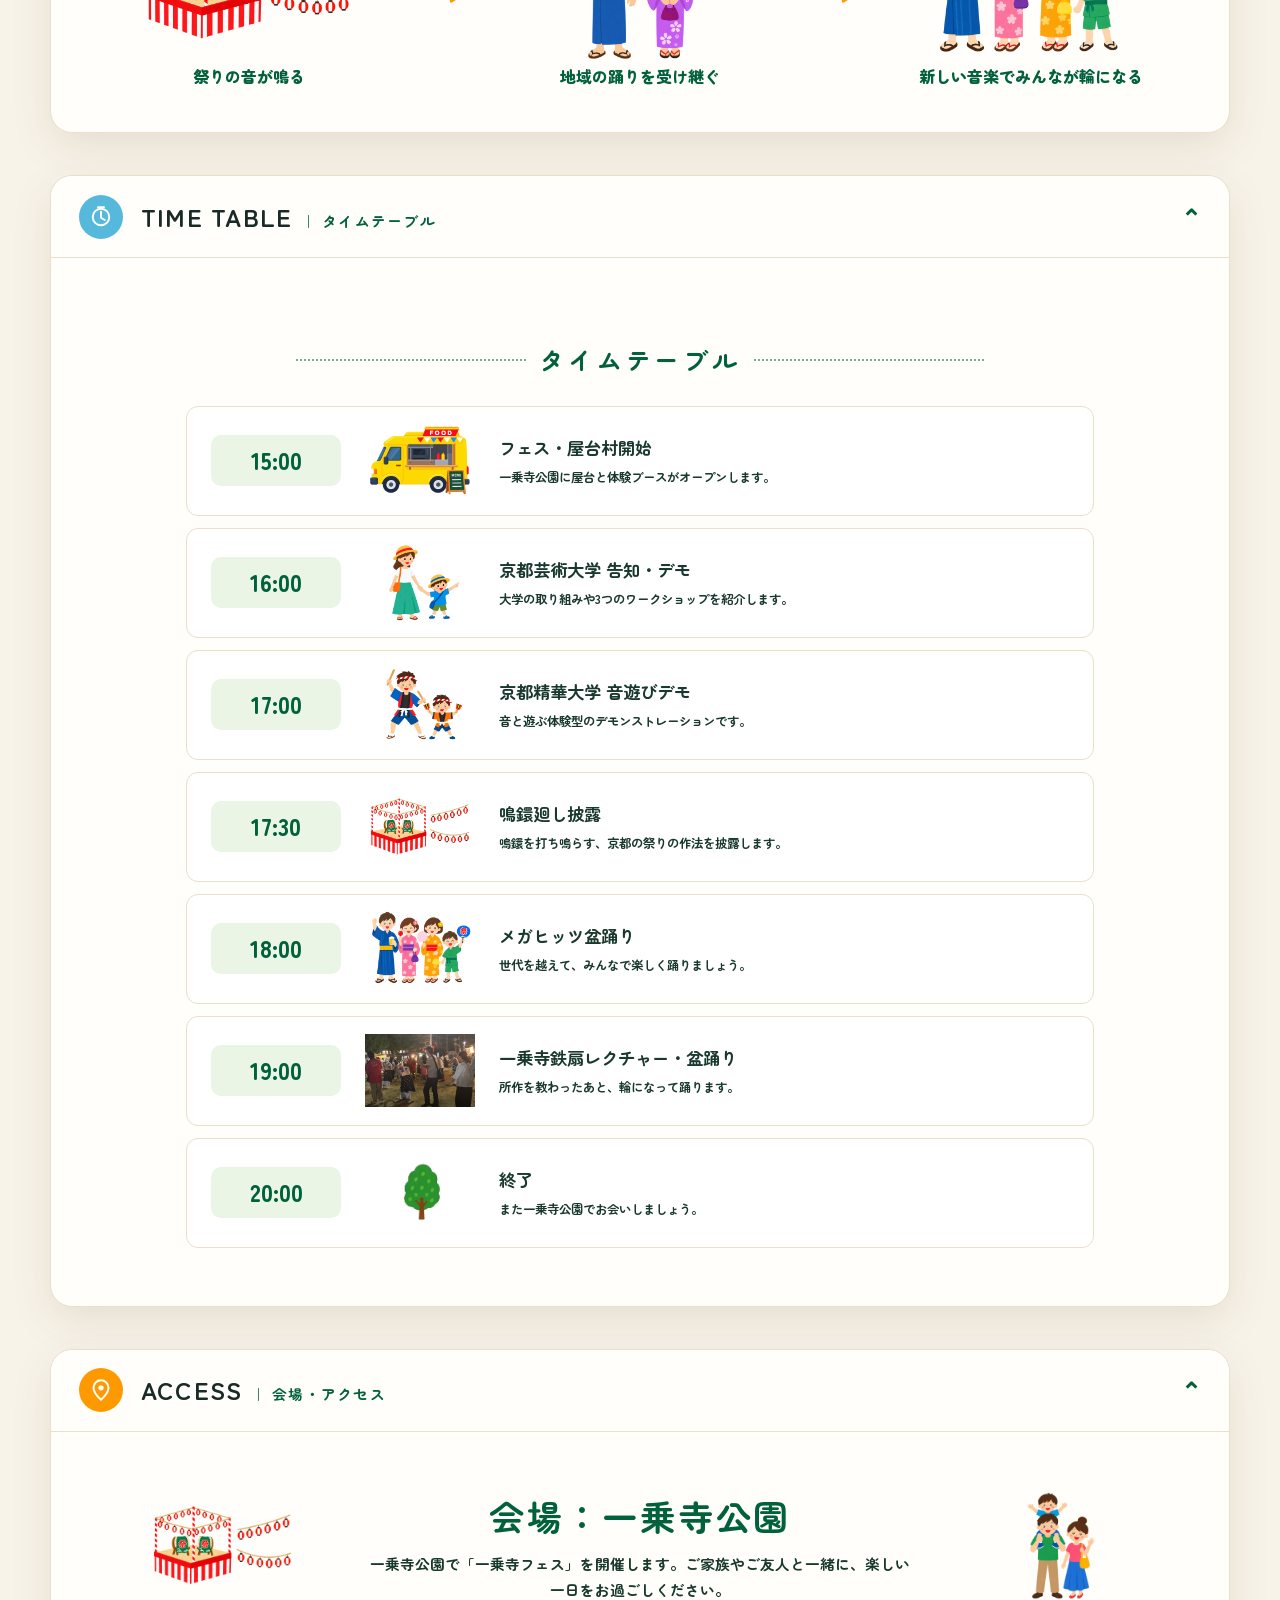
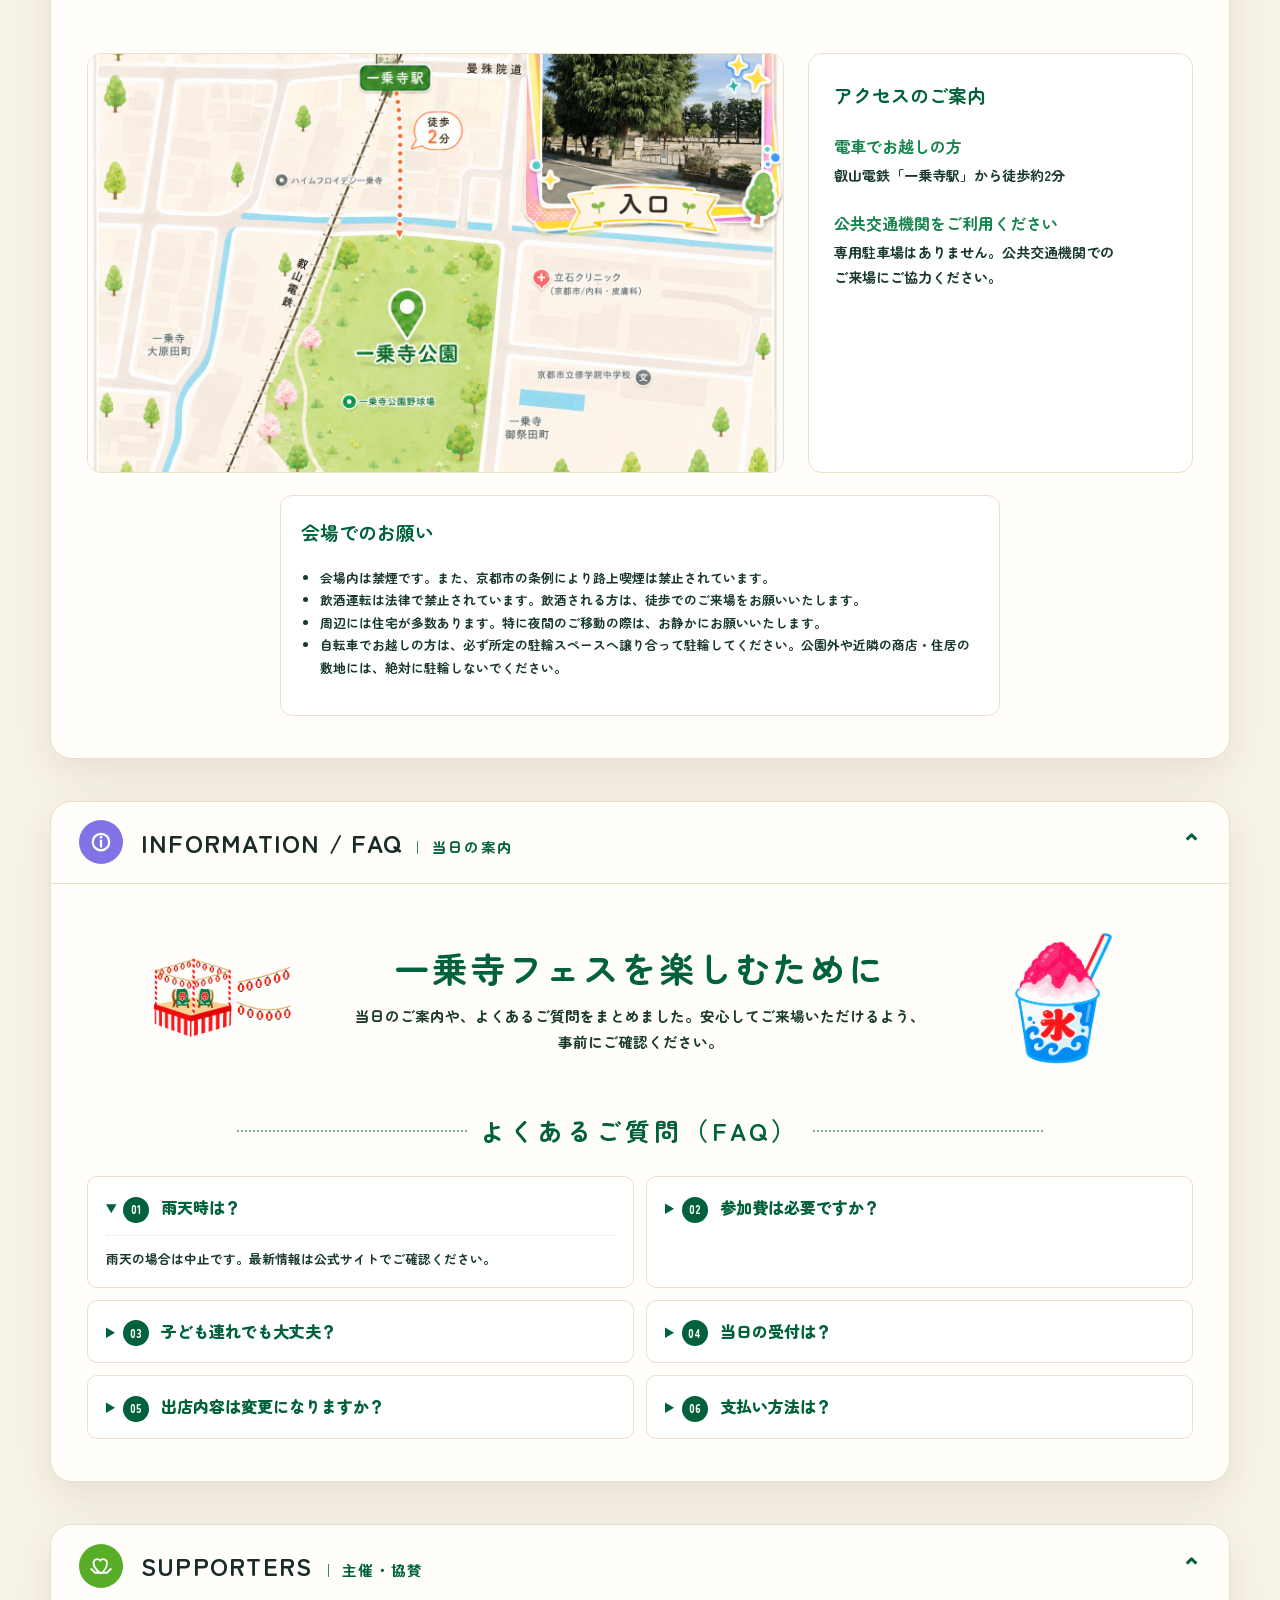
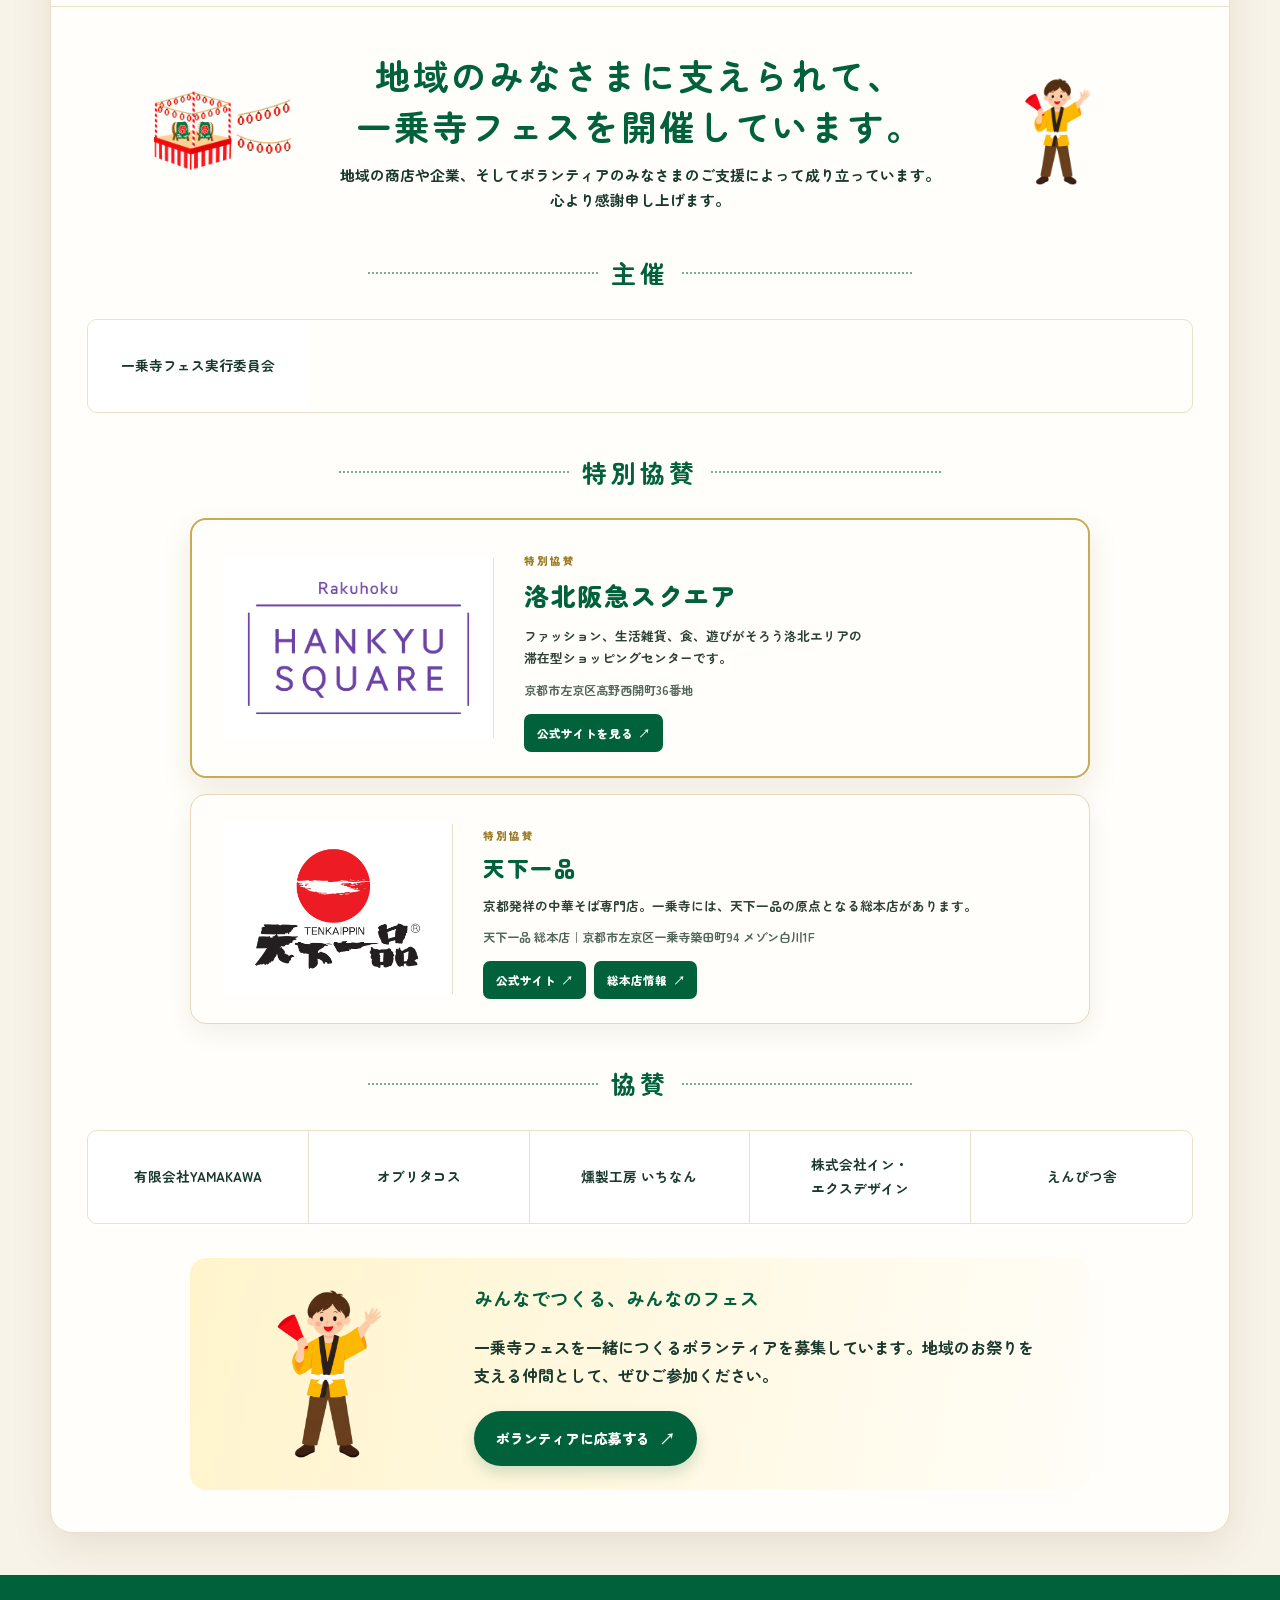
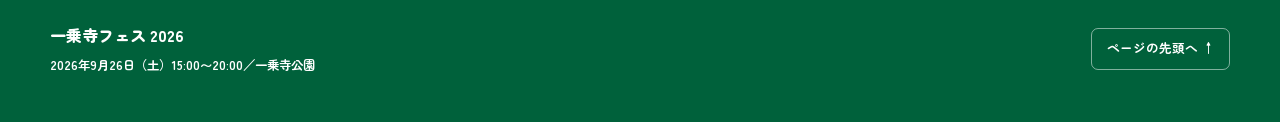
==== commit 49fb129c: "Update vendors and workshop details" ====
--- a/fess.html
+++ b/fess.html
@@ -29,7 +29,7 @@
     <link rel="preconnect" href="https://fonts.gstatic.com" crossorigin>
     <link rel="preload" as="image" href="assets/hero-festival-scene-mobile.jpg" media="(max-width: 560px)">
     <link href="https://fonts.googleapis.com/css2?family=Zen+Maru+Gothic:wght@400;500;700;900&display=swap" rel="stylesheet">
-    <link rel="stylesheet" href="fess-redesign.css?v=20260831-1">
+    <link rel="stylesheet" href="fess-redesign.css?v=20260831-2">
     <script type="application/ld+json">
       {
         "@context": "https://schema.org",
@@ -122,13 +122,12 @@
           <div class="intro-block intro-block--food"><img src="assets/ichijojifes/food/beer-mug.png" alt="" aria-hidden="true"><div><h3>一乗寺フェス屋台村</h3><p>一乗寺に店舗を構えるお店や、さまざまなイベント・お祭りで人気のお店が一乗寺公園に集まります。一乗寺フェスならではの屋台村で、お祭りの食事と飲み物をお楽しみください。</p><p class="info-chip"><span class="time-icon" aria-hidden="true"></span><b>開催時間</b><strong>15:00〜20:00予定</strong><small>※商品は有料です。</small></p></div><img src="assets/ichijojifes/food/three-color-dango.png" alt="" aria-hidden="true"></div>
           <h3 class="subheading food-subheading"><img src="assets/ichijojifes/decorations/tree-round-slim.png" alt="" aria-hidden="true"><span>出店予定</span><img src="assets/ichijojifes/decorations/tree-conifer.png" alt="" aria-hidden="true"></h3>
           <div class="vendor-grid">
-            <article class="vendor-card"><img src="assets/event-drinks.png" alt="飲み物のイメージ"><div class="vendor-card__content"><h4>祭りといえば、やっぱりビール！<wbr>子ども向けのソフトドリンクもご用意しています。</h4><p class="vendor-card__shop"><img src="assets/icon-shop.svg" alt="" aria-hidden="true"><span>一乗寺ドットネット商店会</span></p><p class="vendor-card__description">会場で気軽に楽しめるビールや酎ハイ、ソフトドリンクを販売します。</p></div></article>
-            <article class="vendor-card"><img src="assets/food-tteokbokki.jpg" alt="甘辛いソースのトッポギ"><div class="vendor-card__content"><h4>韓国屋台の定番！<wbr>もちもちトッポギ</h4><p class="vendor-card__shop"><img src="assets/icon-shop.svg" alt="" aria-hidden="true"><span>旬バーせん</span></p><p class="vendor-card__description">甘辛いトッポギを中心に、マッコリ、ソフトドリンク、子ども向けのお菓子も楽しめます。</p></div></article>
-            <article class="vendor-card"><img src="assets/food-chicken-parmigiana.jpg" alt="チーズとトマトソースをのせたチキンパルミジャーノ"><div class="vendor-card__content"><h4>ボリューム満点！<wbr>チキンパルミジャーノ＆<wbr>フィッシュ＆チップス</h4><p class="vendor-card__shop"><img src="assets/icon-shop.svg" alt="" aria-hidden="true"><span>Cafe&amp;Bar KARIN</span></p><p class="vendor-card__description">チキンパルミジャーノ、フィッシュ＆チップス、フライドポテト、フローズンフルーツのカクテルジュースなどを販売。</p></div></article>
-            <article class="vendor-card"><img src="assets/food-sri-lankan-curry.jpg" alt="色とりどりの副菜を添えたスリランカカレー"><div class="vendor-card__content"><h4>スパイス香る！<wbr>南国スリランカの本格カレー</h4><p class="vendor-card__shop"><img src="assets/icon-shop.svg" alt="" aria-hidden="true"><span>ペペラッチャ</span></p><p class="vendor-card__description">スパイスの香りが食欲をそそる本格スリランカカレー。</p></div></article>
-            <article class="vendor-card"><img src="assets/ichijojifes/food/takoyaki.png" alt="たこ焼きのイメージ"><div class="vendor-card__content"><h4>祭りの定番！<wbr>熱々たこ焼き</h4><p class="vendor-card__shop"><img src="assets/icon-shop.svg" alt="" aria-hidden="true"><span>タコとケンタロー</span></p><p class="vendor-card__description">たこ焼き、たこ九条、たこせん、自家製レモンスカッシュなどを販売。</p></div></article>
-            <article class="vendor-card"><img src="assets/event-ichinan.png" alt="カレーとフランクフルトのイメージ"><div class="vendor-card__content"><h4>焼き肉屋で大人気！<wbr>もったいないカレー＆<wbr>フランクフルト</h4><p class="vendor-card__shop"><img src="assets/icon-shop.svg" alt="" aria-hidden="true"><span>燻製工房 いちなん</span></p><p class="vendor-card__description">もったいないカレー、フランクフルト、ナチュラルワイン、ソフトドリンクなどを販売。</p></div></article>
-            <article class="vendor-card"><img src="assets/event-oburi-tacos.png" alt="タコスのイメージ"><div class="vendor-card__content"><h4>大人気のかき氷＆<wbr>メキシコ料理のタコス</h4><p class="vendor-card__shop"><img src="assets/icon-shop.svg" alt="" aria-hidden="true"><span>オブリタコス</span></p><p class="vendor-card__description">挽き肉のタコス、豚のタコス、かき氷、さくらんぼスカッシュなどを販売。</p></div></article>
+            <article class="vendor-card"><div class="vendor-card__placeholder" role="img" aria-label="店舗写真は準備中です"><span>COMING SOON</span><small>店舗写真を準備中です</small></div><div class="vendor-card__content"><h4>地元ブルワリーの<wbr>クラフトビールで乾杯！</h4><p class="vendor-card__shop"><img src="assets/icon-shop.svg" alt="" aria-hidden="true"><span>一乗寺ドットネット商店会</span></p><p class="vendor-card__description">一乗寺ブリュワリークラフトビール、缶ビール、缶チューハイを販売します。</p></div></article>
+            <article class="vendor-card"><div class="vendor-card__placeholder" role="img" aria-label="店舗写真は準備中です"><span>COMING SOON</span><small>店舗写真を準備中です</small></div><div class="vendor-card__content"><h4>熱々アヒージョと<wbr>ワインを楽しむ</h4><p class="vendor-card__shop"><img src="assets/icon-shop.svg" alt="" aria-hidden="true"><span>Cafe&amp;Bar KARIN</span></p><p class="vendor-card__description">アヒージョ、串アヒージョ（お子様用）、ワインを販売します。</p></div></article>
+            <article class="vendor-card"><div class="vendor-card__placeholder" role="img" aria-label="店舗写真は準備中です"><span>COMING SOON</span><small>店舗写真を準備中です</small></div><div class="vendor-card__content"><h4>スパイスカレーと<wbr>スリランカのお酒</h4><p class="vendor-card__shop"><img src="assets/icon-shop.svg" alt="" aria-hidden="true"><span>ペペラッチャ</span></p><p class="vendor-card__description">スパイスカレー、アラック（スリランカのお酒）ほかを販売します。</p></div></article>
+            <article class="vendor-card"><div class="vendor-card__placeholder" role="img" aria-label="店舗写真は準備中です"><span>COMING SOON</span><small>店舗写真を準備中です</small></div><div class="vendor-card__content"><h4>祭りの定番！<wbr>熱々たこ焼き</h4><p class="vendor-card__shop"><img src="assets/icon-shop.svg" alt="" aria-hidden="true"><span>タコとケンタロー</span></p><p class="vendor-card__description">たこ焼き、たこせん、焼酎レモンスカッシュを販売します。</p></div></article>
+            <article class="vendor-card"><div class="vendor-card__placeholder" role="img" aria-label="店舗写真は準備中です"><span>COMING SOON</span><small>店舗写真を準備中です</small></div><div class="vendor-card__content"><h4>家族で楽しめる！<wbr>ソーセージ＆軽食</h4><p class="vendor-card__shop"><img src="assets/icon-shop.svg" alt="" aria-hidden="true"><span>燻製工房 いちなん</span></p><p class="vendor-card__description">フランクフルト、ぐるぐるソーセージ、ミニピザ、ホットドッグほかを販売します。</p></div></article>
+            <article class="vendor-card"><div class="vendor-card__placeholder" role="img" aria-label="店舗写真は準備中です"><span>COMING SOON</span><small>店舗写真を準備中です</small></div><div class="vendor-card__content"><h4>メキシカンタコスと<wbr>お祭りスイーツ</h4><p class="vendor-card__shop"><img src="assets/icon-shop.svg" alt="" aria-hidden="true"><span>オブリタコス</span></p><p class="vendor-card__description">メキシカンタコス、ナチョス、かき氷、カップチョコバナナほかを販売します。</p></div></article>
             <div class="vendor-scene" aria-hidden="true"><img src="assets/ichijojifes/decorations/tree-round-wide.png" alt=""><img src="assets/ichijojifes/stalls/food-truck.png" alt=""><img src="assets/ichijojifes/decorations/tree-conifer.png" alt=""></div>
           </div><p class="section-note">※出店内容・提供品は予告なく変更される場合があります。</p>
         </div>
@@ -152,7 +151,7 @@
             <a class="experience-booth-card" href="experience/kyoto-seika.html">
               <span class="experience-booth-card__number">02</span>
               <span class="experience-booth-card__media"><img src="assets/logo-kyoto-seika.webp" alt="京都精華大学"></span>
-              <span class="experience-booth-card__copy"><strong>京都精華大学ブース</strong><small>楽器作りや音遊びなど、表現と交流を楽しめる創造的な体験ブース。</small></span>
+              <span class="experience-booth-card__copy"><strong>京都精華大学ブース</strong><small>ブースの詳しい内容は現在準備中です。</small></span>
               <span class="experience-booth-card__button">ブース詳細を見る <b aria-hidden="true">›</b></span>
             </a>
             <a class="experience-booth-card" href="experience/tanka.html">
@@ -204,7 +203,7 @@
       <section class="content-section" id="access"><header class="content-section__bar"><span class="round-icon round-icon--orange"><img src="assets/icon-access.svg" alt="" aria-hidden="true"></span><h2>ACCESS <small>｜ 会場・アクセス</small></h2><a href="#guide" aria-label="楽しみ方へ戻る">⌃</a></header><div class="content-section__body access-body">
         <div class="intro-block"><img src="assets/ichijojifes/decorations/festival-stage-and-lanterns.png" alt="" aria-hidden="true"><div><h3>会場：一乗寺公園</h3><p>一乗寺公園で「一乗寺フェス」を開催します。ご家族やご友人と一緒に、楽しい一日をお過ごしください。</p></div><img src="assets/ichijojifes/people/family-casual.png" alt="" aria-hidden="true"></div>
         <div class="access-grid"><img class="access-map" src="assets/fess-place-map.png" alt="叡山電鉄一乗寺駅から一乗寺公園まで徒歩2分の案内地図"><div class="access-info"><h3>アクセスのご案内</h3><h4>電車でお越しの方</h4><p>叡山電鉄「一乗寺駅」から徒歩約2分</p><h4>公共交通機関をご利用ください</h4><p>専用駐車場はありません。公共交通機関でのご来場にご協力ください。</p></div></div>
-        <div class="notice-grid notice-grid--single"><article><h3>会場でのお願い</h3><ul><li>ゴミは各自でお持ち帰りください</li><li>会場内は禁煙です</li></ul></article></div>
+        <div class="notice-grid notice-grid--single"><article><h3>会場でのお願い</h3><ul><li>会場内は禁煙です。また、京都市の条例により路上喫煙は禁止されています。</li><li>飲酒運転は法律で禁止されています。飲酒される方は、徒歩でのご来場をお願いいたします。</li><li>周辺には住宅が多数あります。特に夜間のご移動の際は、お静かにお願いいたします。</li><li>自転車でお越しの方は、必ず所定の駐輪スペースへ譲り合って駐輪してください。公園外や近隣の商店・住居の敷地には、絶対に駐輪しないでください。</li></ul></article></div>
       </div></section>
 
       <section class="content-section" id="information"><header class="content-section__bar"><span class="round-icon round-icon--purple"><img src="assets/icon-information.svg" alt="" aria-hidden="true"></span><h2>INFORMATION / FAQ <small>｜ 当日の案内</small></h2><a href="#guide" aria-label="楽しみ方へ戻る">⌃</a></header><div class="content-section__body information-body">
--- a/fess-redesign.css
+++ b/fess-redesign.css
@@ -1577,6 +1577,34 @@
   min-width: 0;
   padding: 18px 18px 16px 0;
 }
+.vendor-card__placeholder {
+  display: grid;
+  place-content: center;
+  gap: 5px;
+  min-height: 204px;
+  padding: 14px;
+  color: var(--green);
+  text-align: center;
+  background:
+    radial-gradient(circle at 20% 22%, rgba(246,195,63,.26) 0 4px, transparent 5px),
+    radial-gradient(circle at 82% 72%, rgba(88,173,40,.2) 0 5px, transparent 6px),
+    #fffdf8;
+  border-right: 1px dashed #dec99e;
+}
+.vendor-card__placeholder span {
+  display: block;
+  width: auto;
+  height: auto;
+  margin: 0;
+  color: var(--green);
+  font-size: .78rem;
+  font-weight: 900;
+  line-height: 1.35;
+  letter-spacing: .12em;
+  background: transparent;
+  border-radius: 0;
+}
+.vendor-card__placeholder small { font-size: .64rem; font-weight: 800; line-height: 1.5; }
 .vendor-card__content > h4 {
   display: block;
   margin: 0;
@@ -1728,6 +1756,9 @@
     min-height: 188px;
     padding: 9px;
   }
+  .vendor-card__placeholder { min-height: 188px; padding: 8px; }
+  .vendor-card__placeholder span { font-size: .66rem; letter-spacing: .06em; }
+  .vendor-card__placeholder small { font-size: .56rem; }
   .vendor-card__content { padding: 14px 12px 13px 0; }
   .vendor-card__content > h4 { font-size: .84rem; line-height: 1.55; }
   .content-section--food .vendor-card .vendor-card__shop { margin-top: 7px; padding-bottom: 7px; font-size: .65rem; }
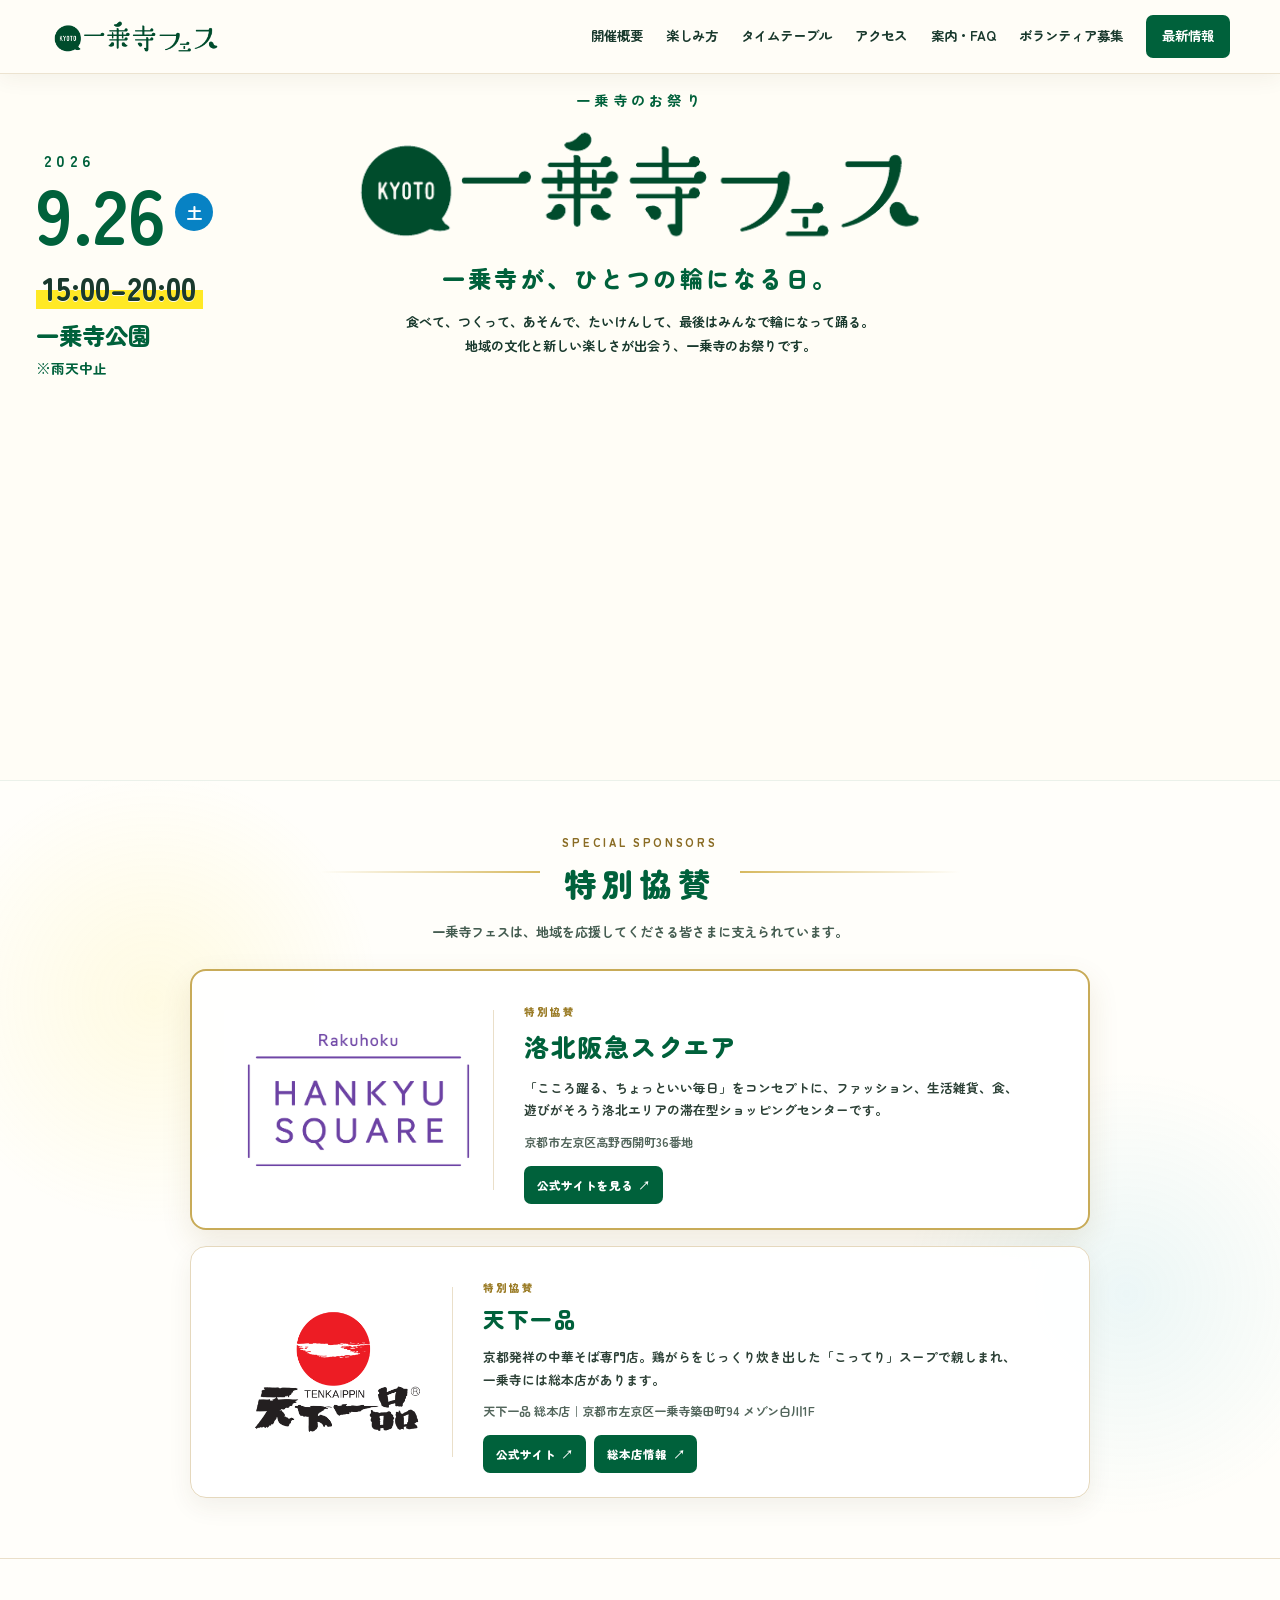
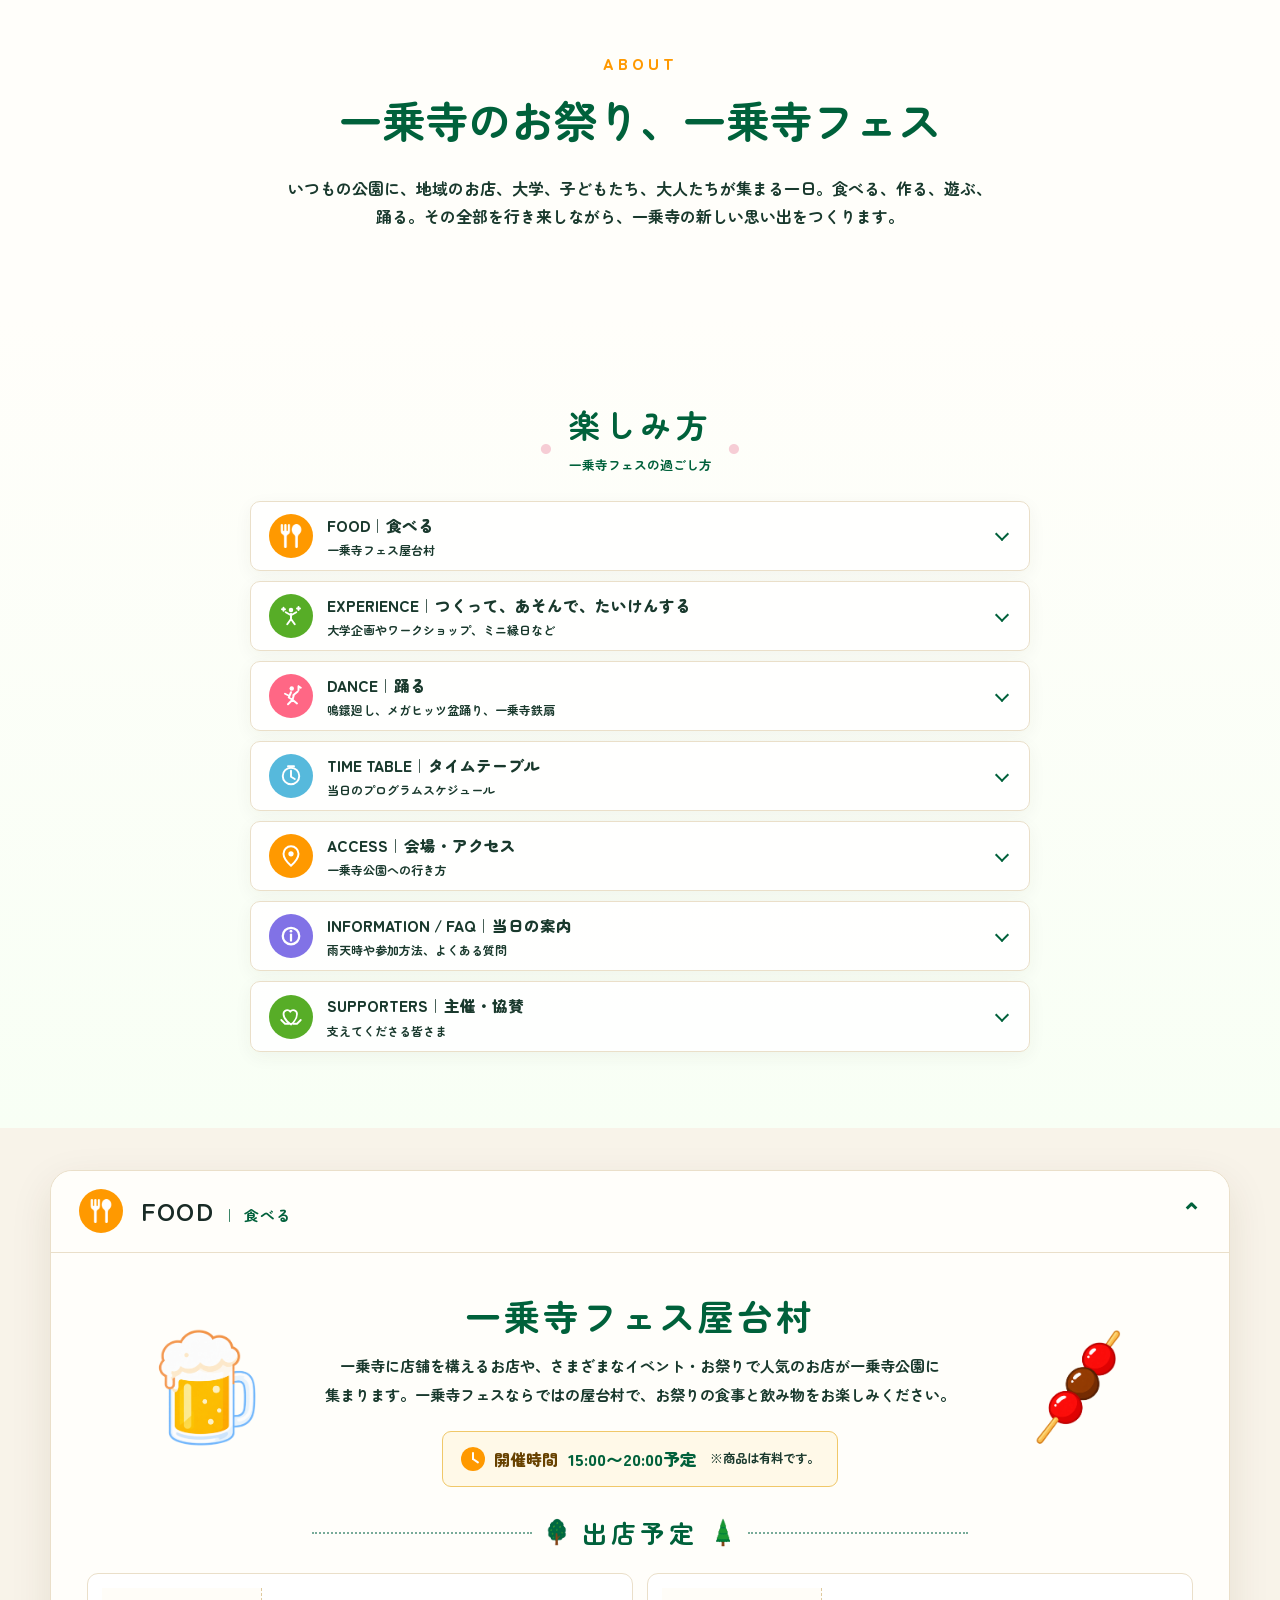
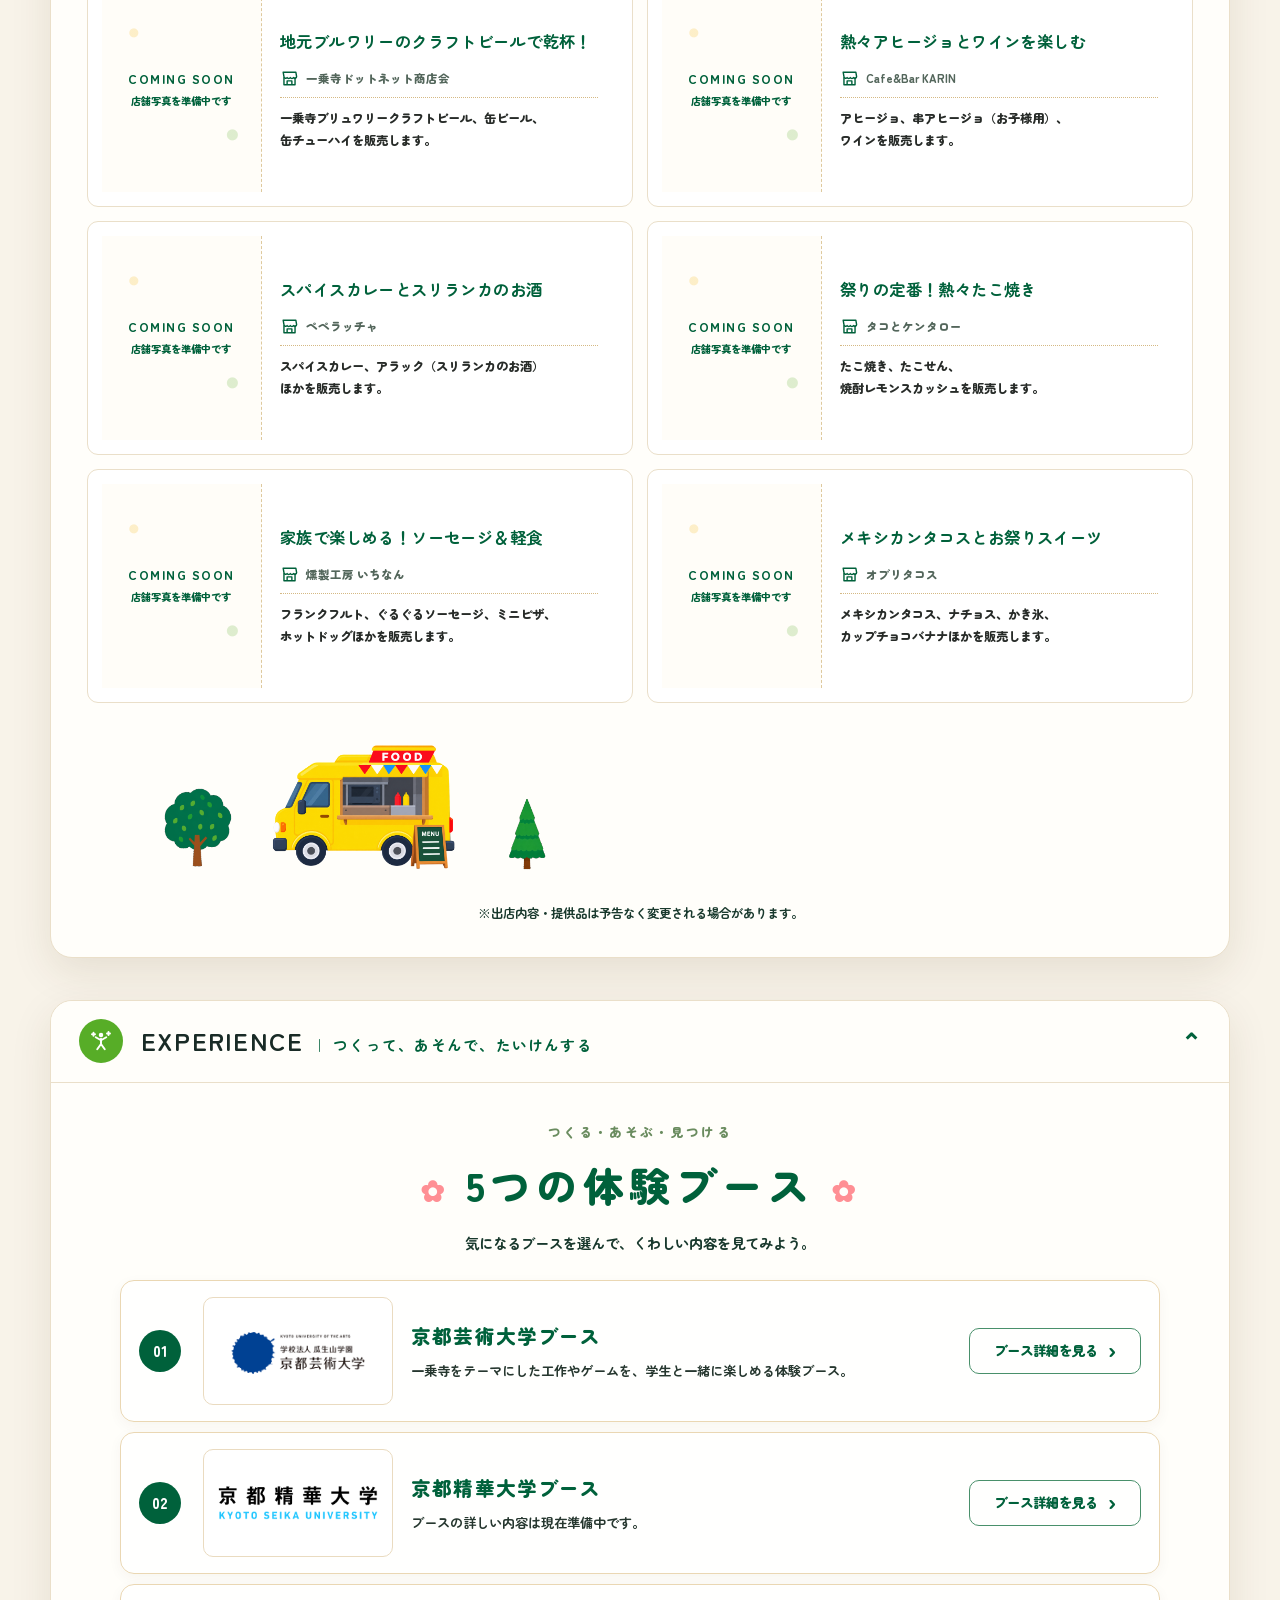
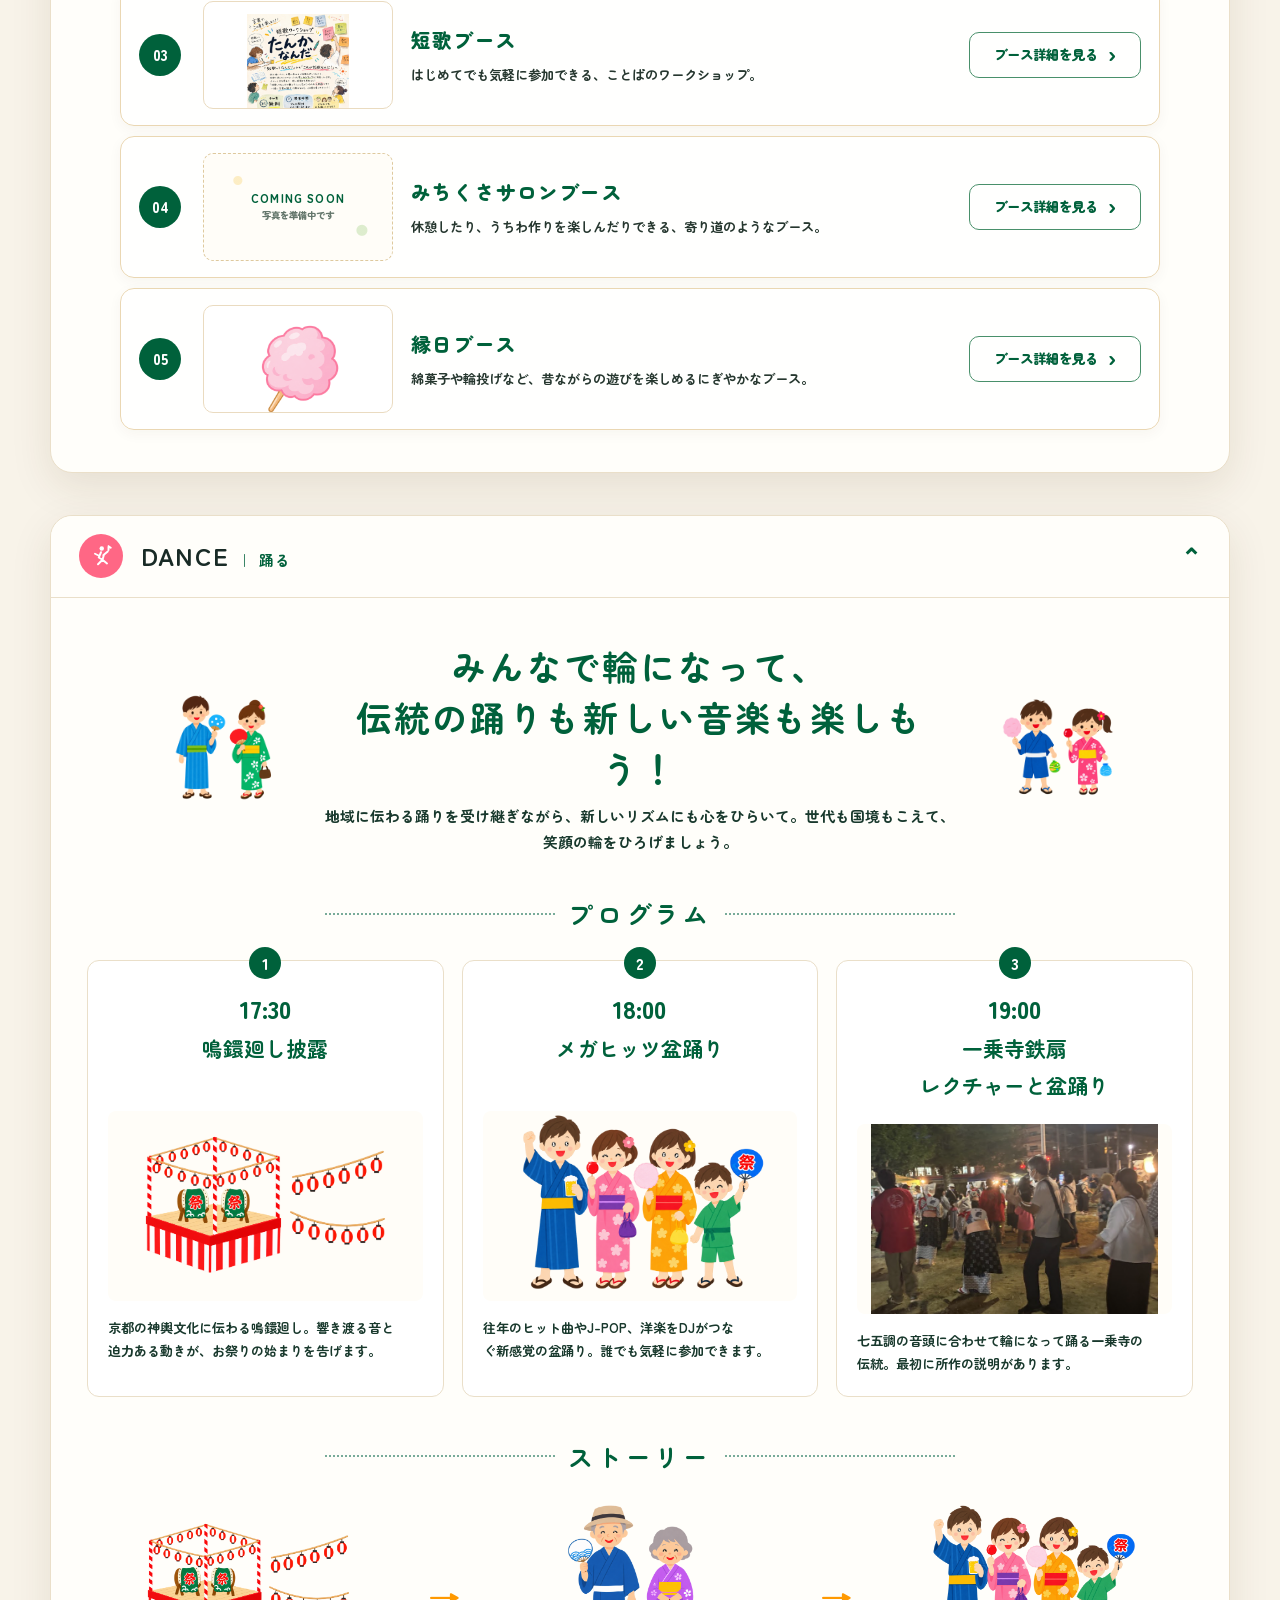
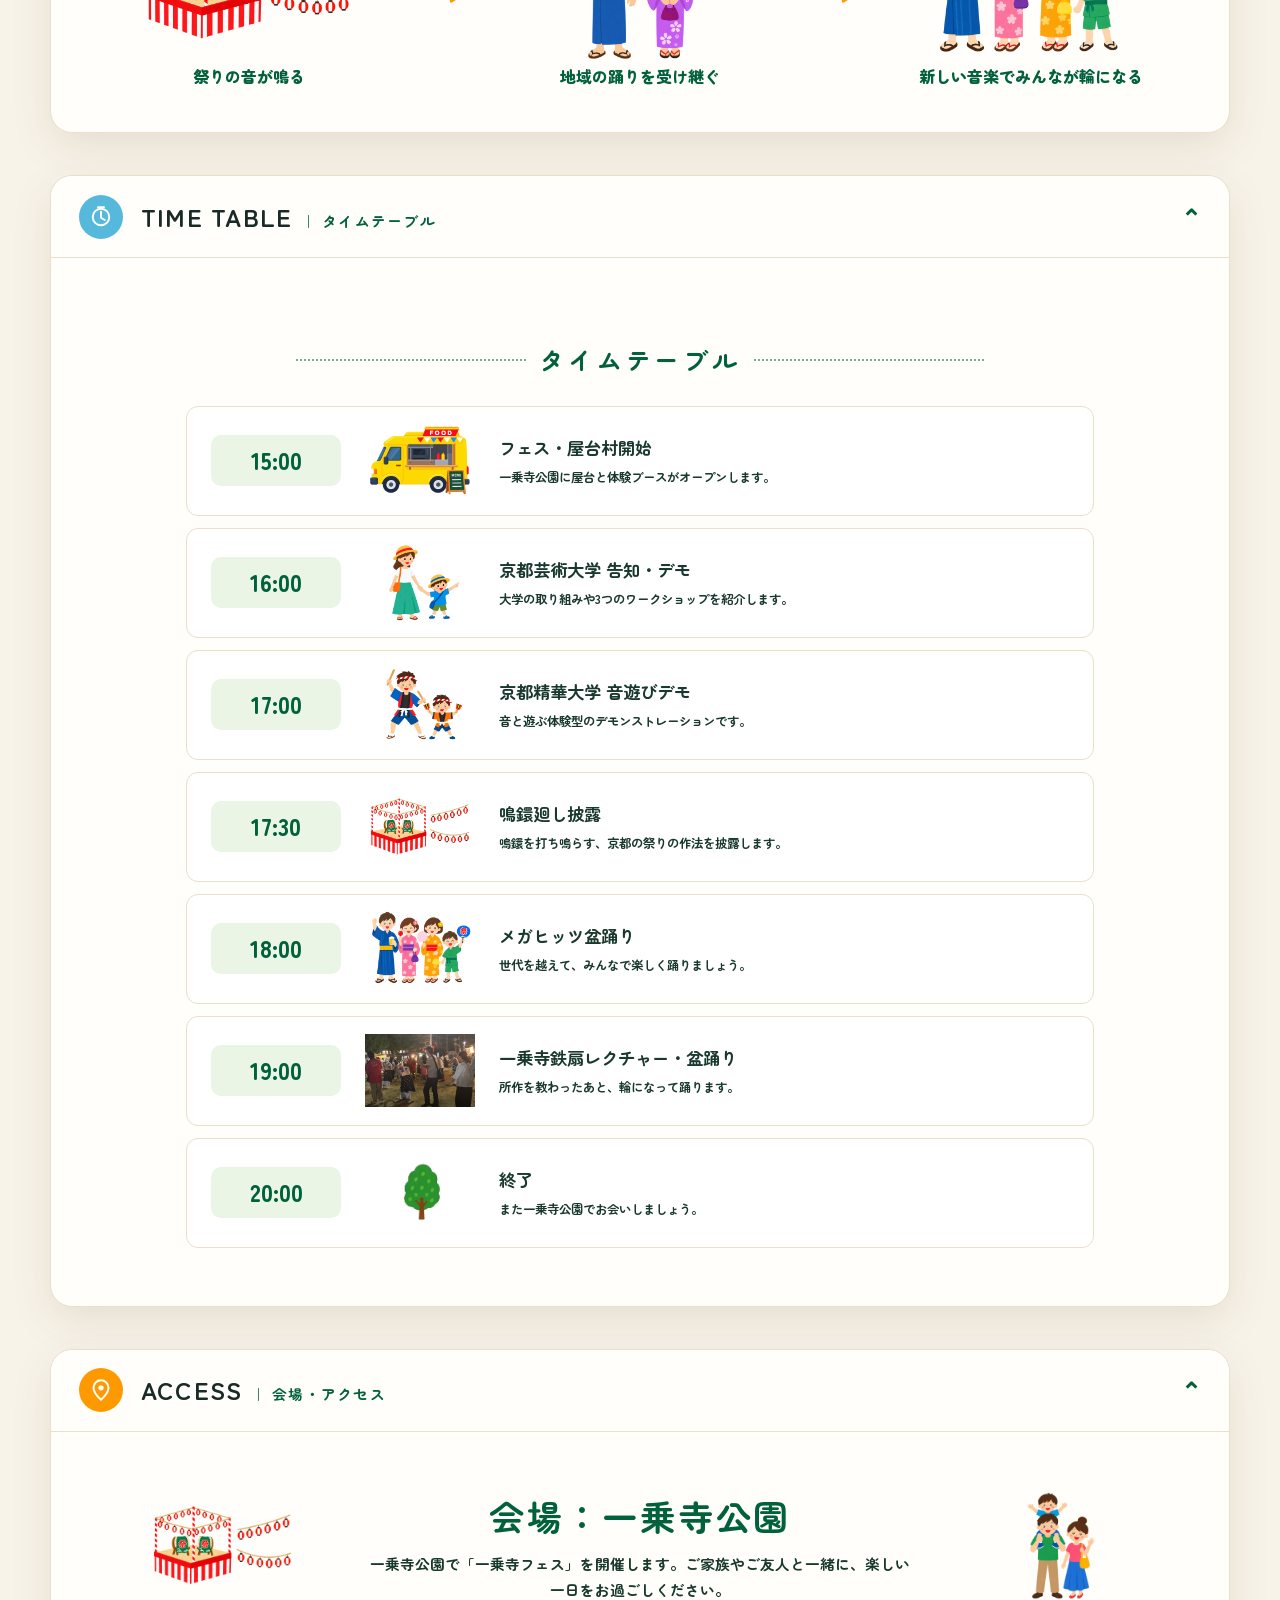
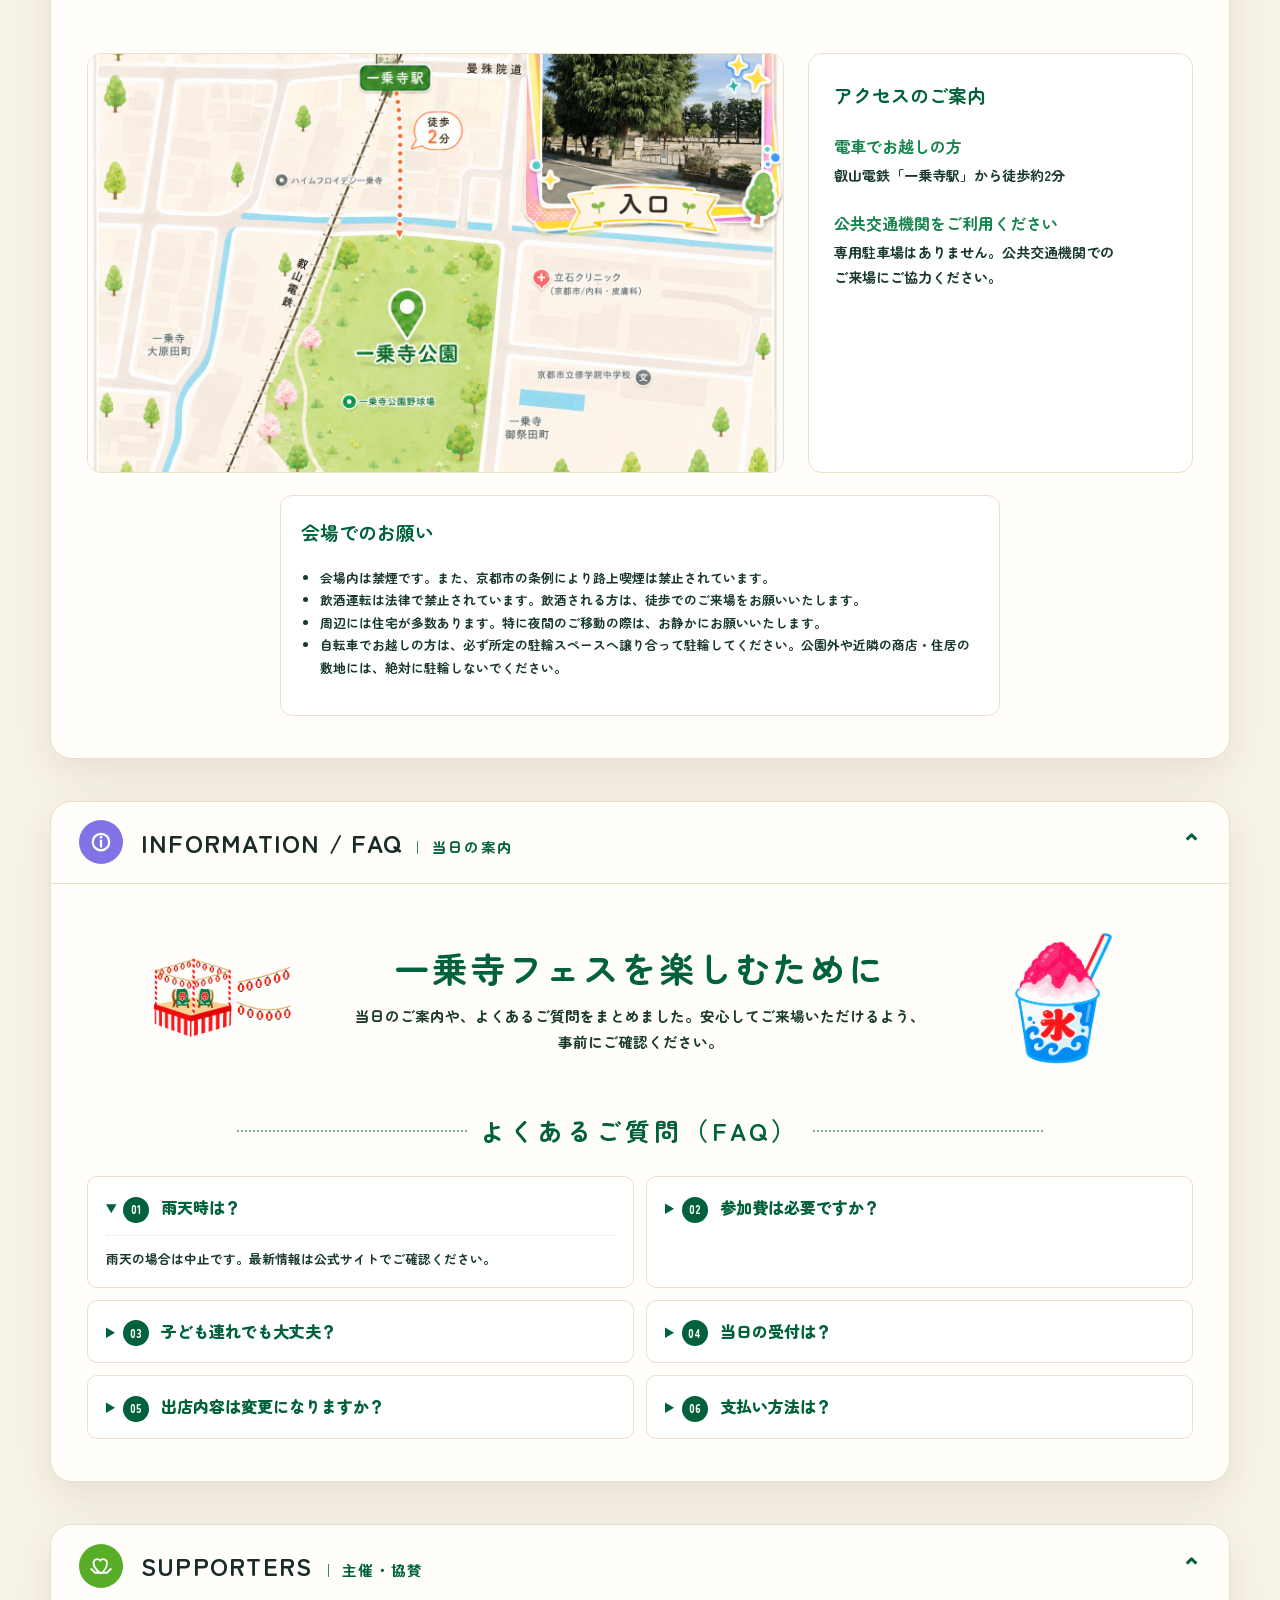
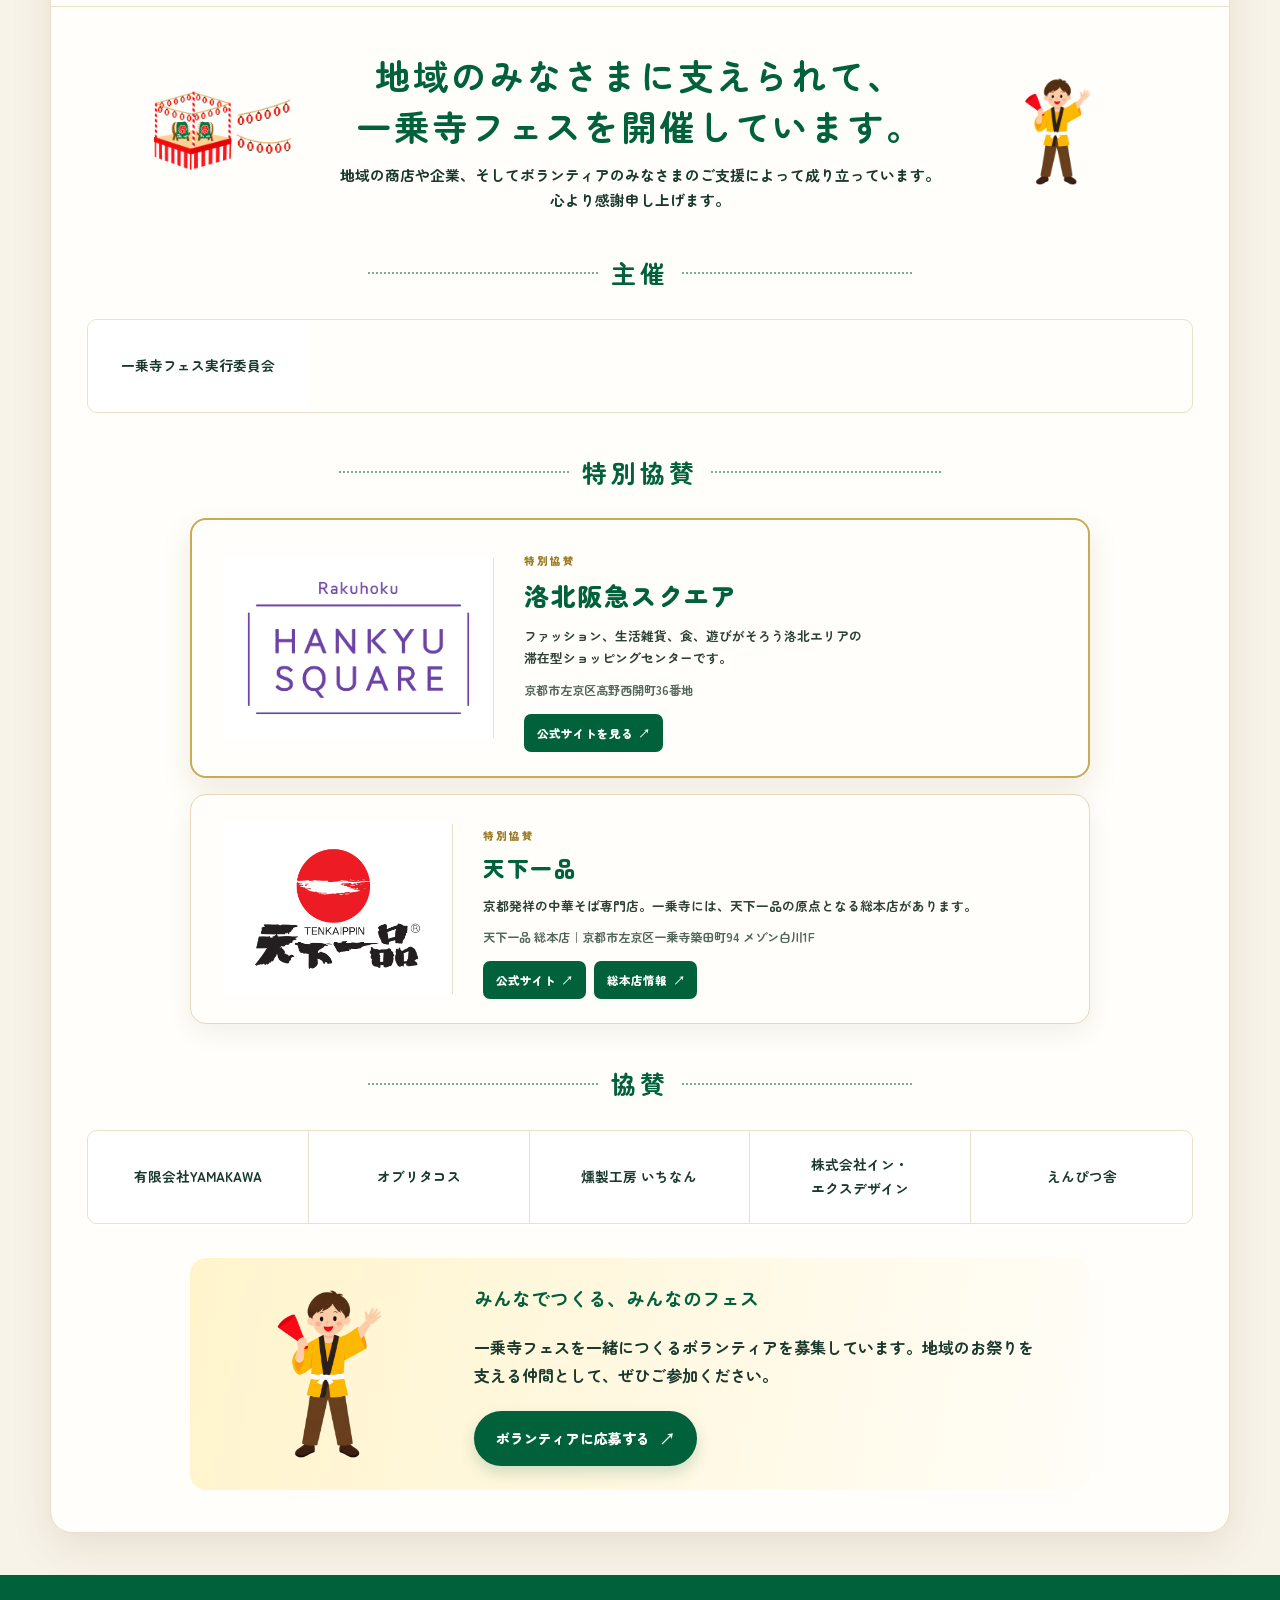
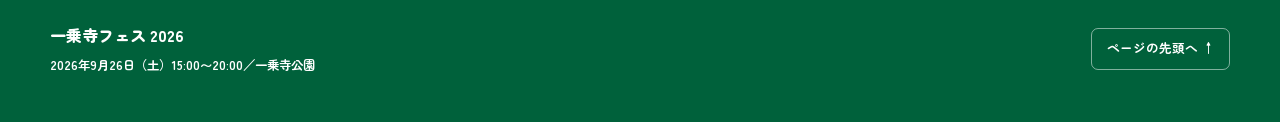
==== commit bb63b3fa: "Replace Michikusa images with placeholders" ====
--- a/fess.html
+++ b/fess.html
@@ -29,7 +29,7 @@
     <link rel="preconnect" href="https://fonts.gstatic.com" crossorigin>
     <link rel="preload" as="image" href="assets/hero-festival-scene-mobile.jpg" media="(max-width: 560px)">
     <link href="https://fonts.googleapis.com/css2?family=Zen+Maru+Gothic:wght@400;500;700;900&display=swap" rel="stylesheet">
-    <link rel="stylesheet" href="fess-redesign.css?v=20260831-2">
+    <link rel="stylesheet" href="fess-redesign.css?v=20260831-3">
     <script type="application/ld+json">
       {
         "@context": "https://schema.org",
@@ -162,7 +162,7 @@
             </a>
             <a class="experience-booth-card" href="experience/michikusa.html">
               <span class="experience-booth-card__number">04</span>
-              <span class="experience-booth-card__media"><img src="assets/event-drinks.png" alt="ドリンクとうちわを楽しむイメージ"></span>
+              <span class="experience-booth-card__media experience-booth-card__media--pending" role="img" aria-label="ブース写真は準備中です"><b>COMING SOON</b><small>写真を準備中です</small></span>
               <span class="experience-booth-card__copy"><strong>みちくさサロンブース</strong><small>休憩したり、うちわ作りを楽しんだりできる、寄り道のようなブース。</small></span>
               <span class="experience-booth-card__button">ブース詳細を見る <b aria-hidden="true">›</b></span>
             </a>
--- a/fess-redesign.css
+++ b/fess-redesign.css
@@ -1249,6 +1249,19 @@
   font-size: 3.2rem;
   font-weight: 900;
 }
+.experience-booth-card__media--pending {
+  align-content: center;
+  gap: 3px;
+  color: var(--green);
+  text-align: center;
+  background:
+    radial-gradient(circle at 18% 25%, rgba(246,195,63,.28) 0 4px, transparent 5px),
+    radial-gradient(circle at 84% 72%, rgba(88,173,40,.2) 0 5px, transparent 6px),
+    #fffdf8;
+  border: 1px dashed #dec99e;
+}
+.experience-booth-card__media--pending b { font-size: .72rem; line-height: 1.35; letter-spacing: .1em; }
+.experience-booth-card__media--pending small { color: #65776c; font-size: .59rem; font-weight: 800; line-height: 1.4; }
 
 .supporter-special-grid {
   display: grid;
@@ -1295,6 +1308,8 @@
   .experience-booth-card { grid-template-columns: 34px 108px minmax(0, 1fr) 28px; }
   .experience-booth-card__media { height: 88px; padding: 7px; }
   .experience-booth-card__media--icon { font-size: 2.35rem; }
+  .experience-booth-card__media--pending b { font-size: .59rem; letter-spacing: .04em; }
+  .experience-booth-card__media--pending small { font-size: .5rem; }
   .supporter-special-grid { grid-template-columns: 1fr 1fr; gap: 10px; }
   .supporter-special-grid article { grid-template-rows: 92px auto; min-height: 132px; padding: 12px 8px 9px; }
   .supporter-special-grid img { height: 86px; }
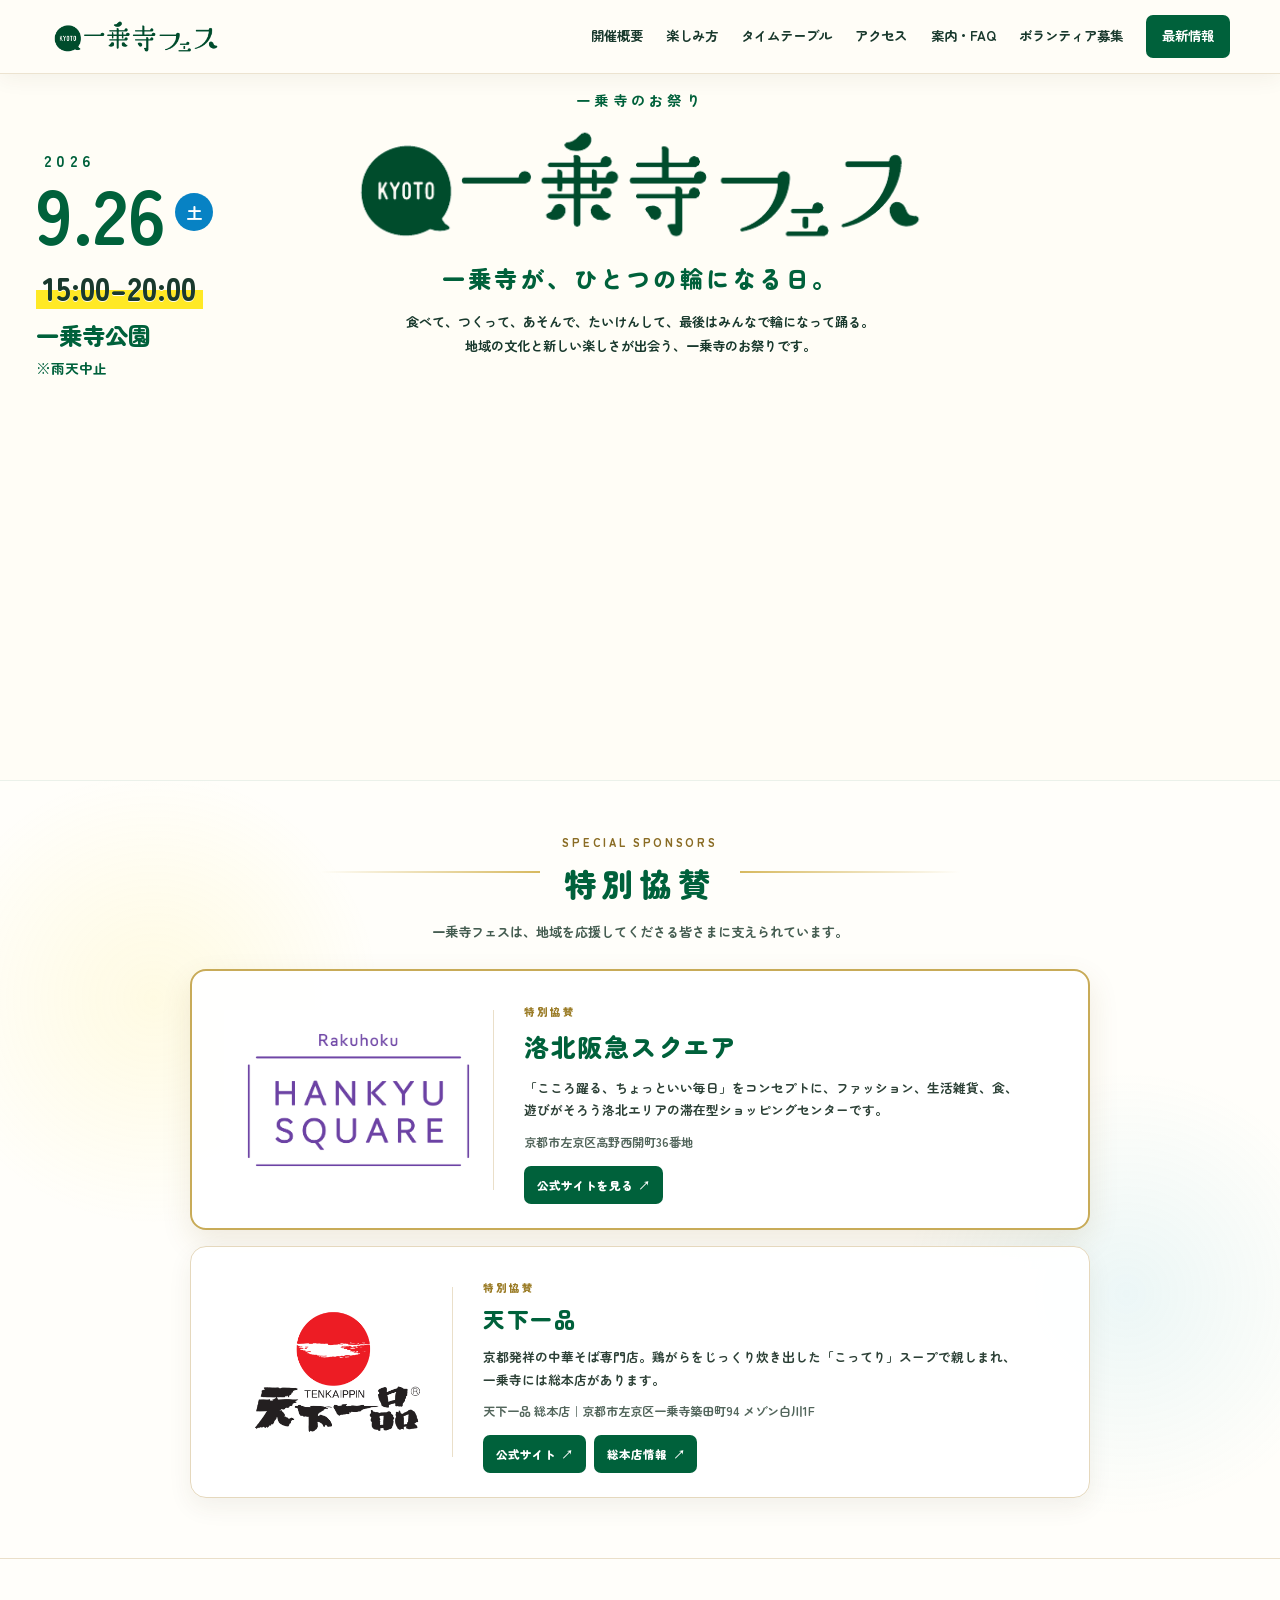
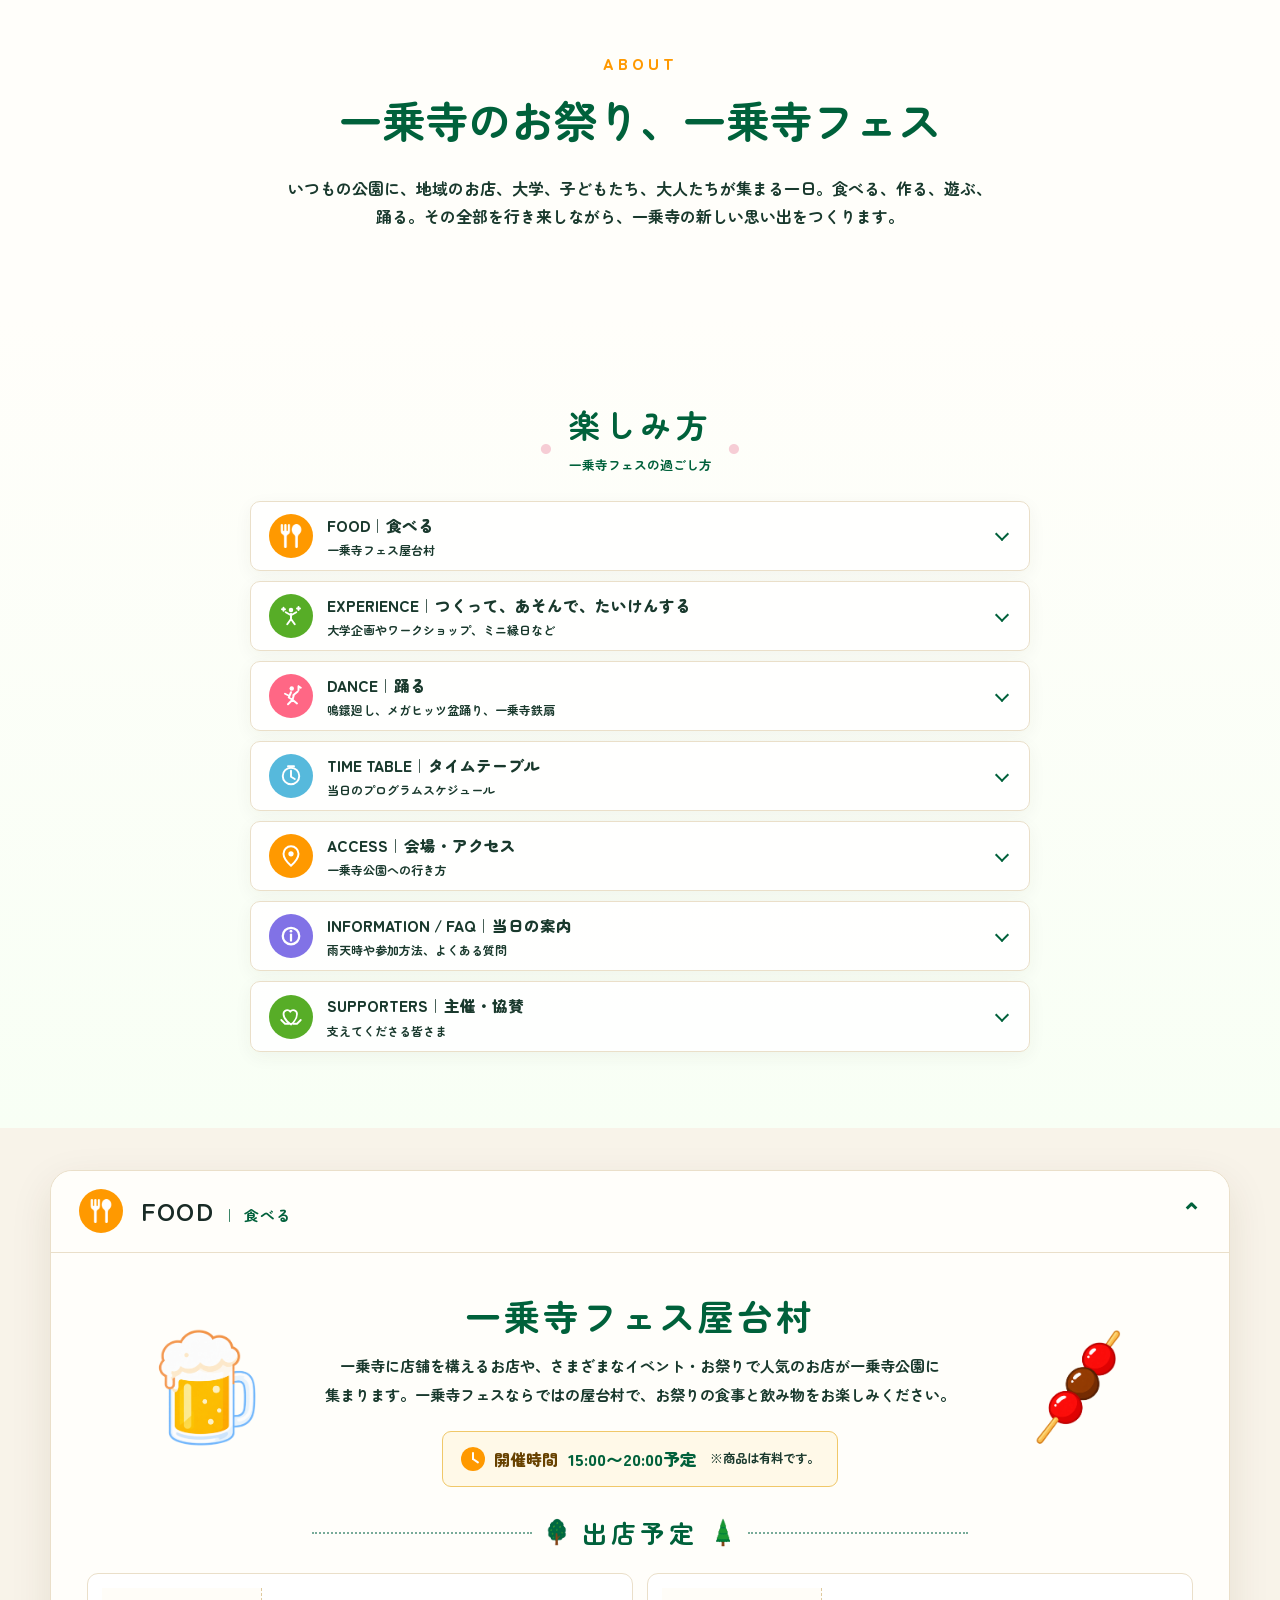
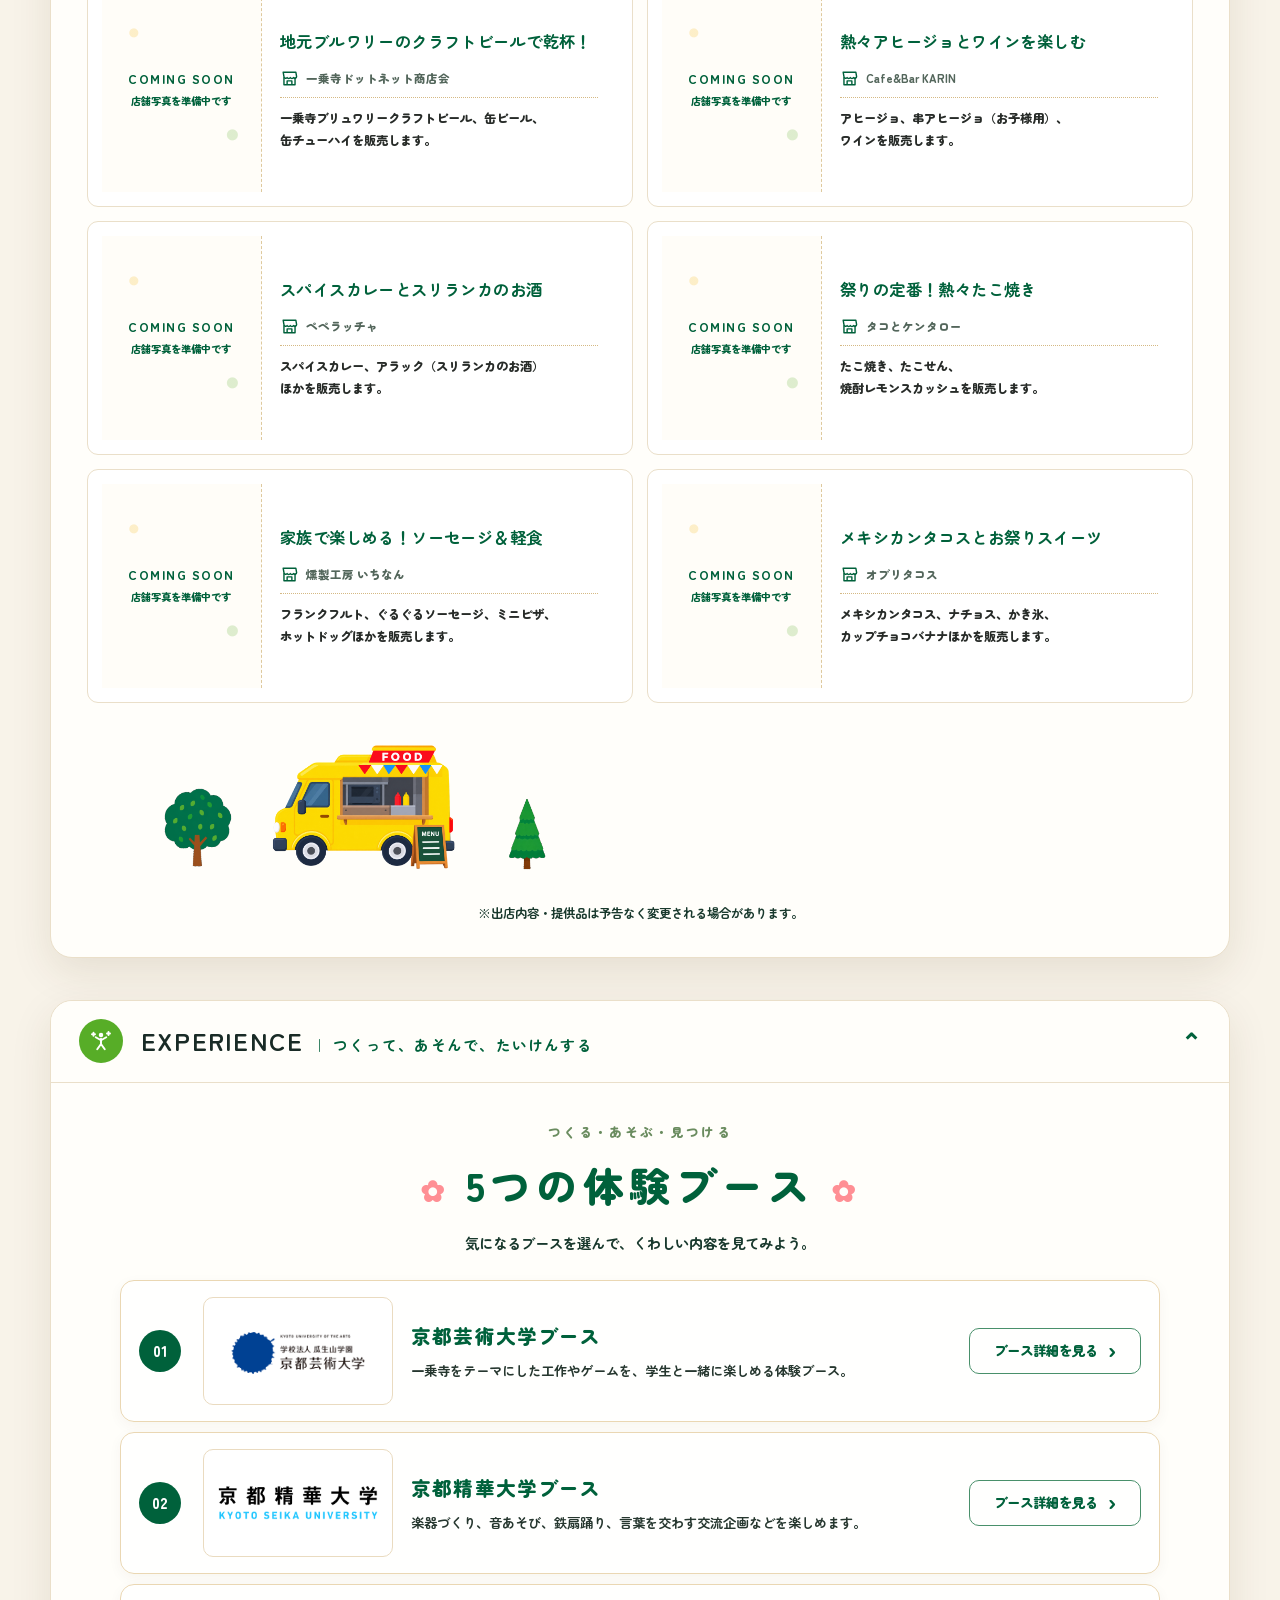
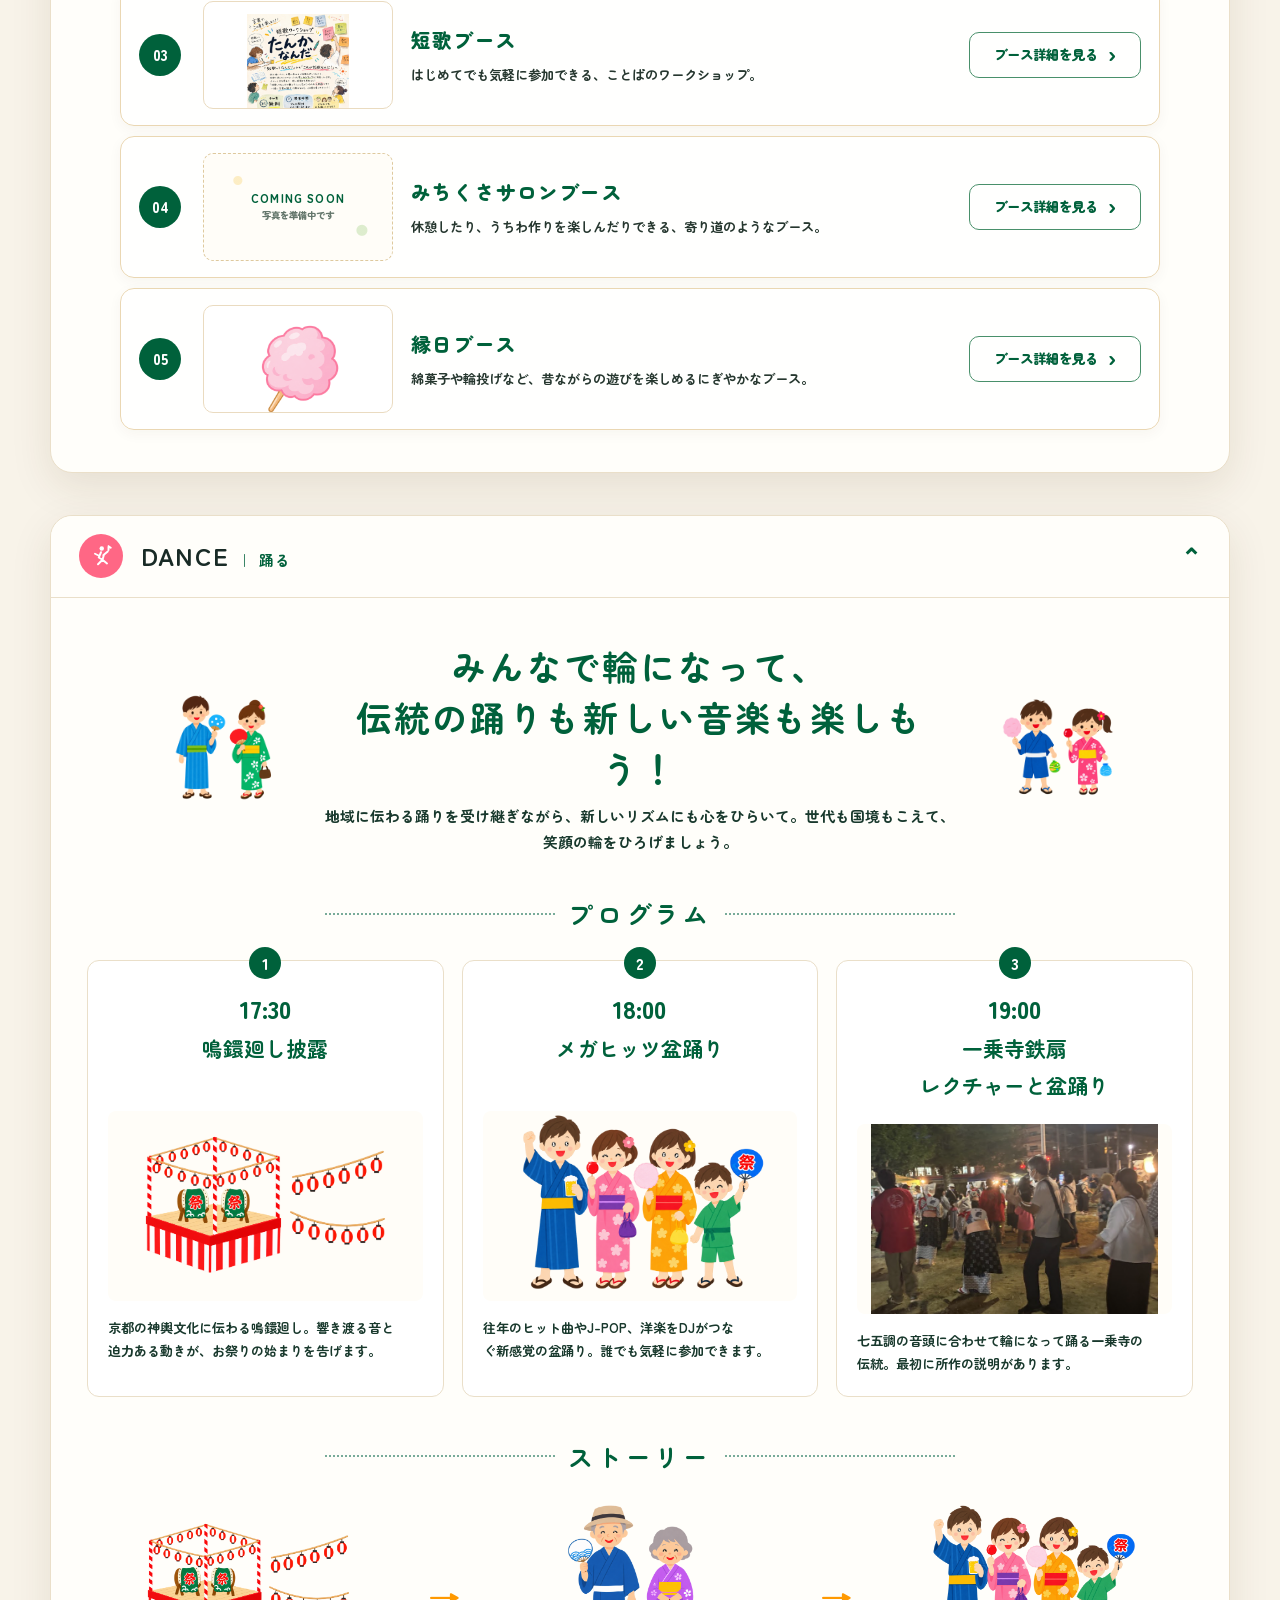
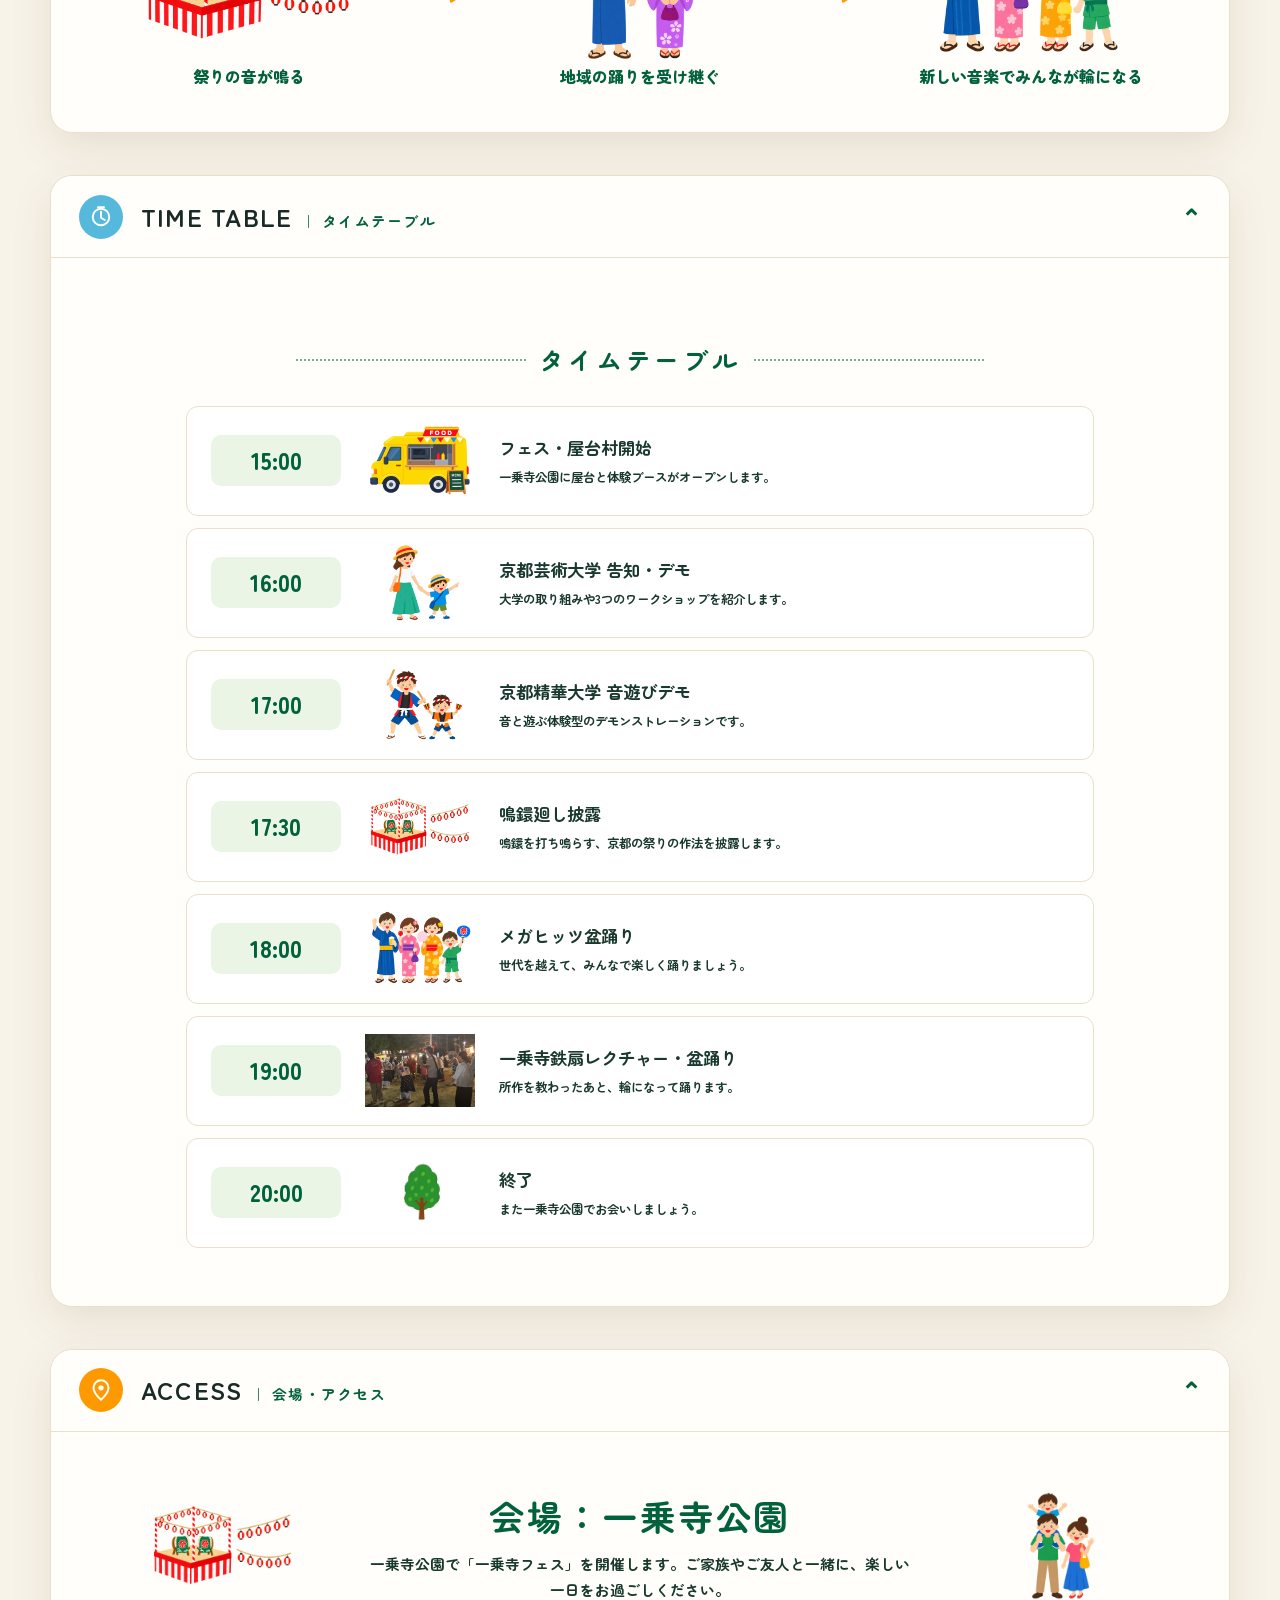
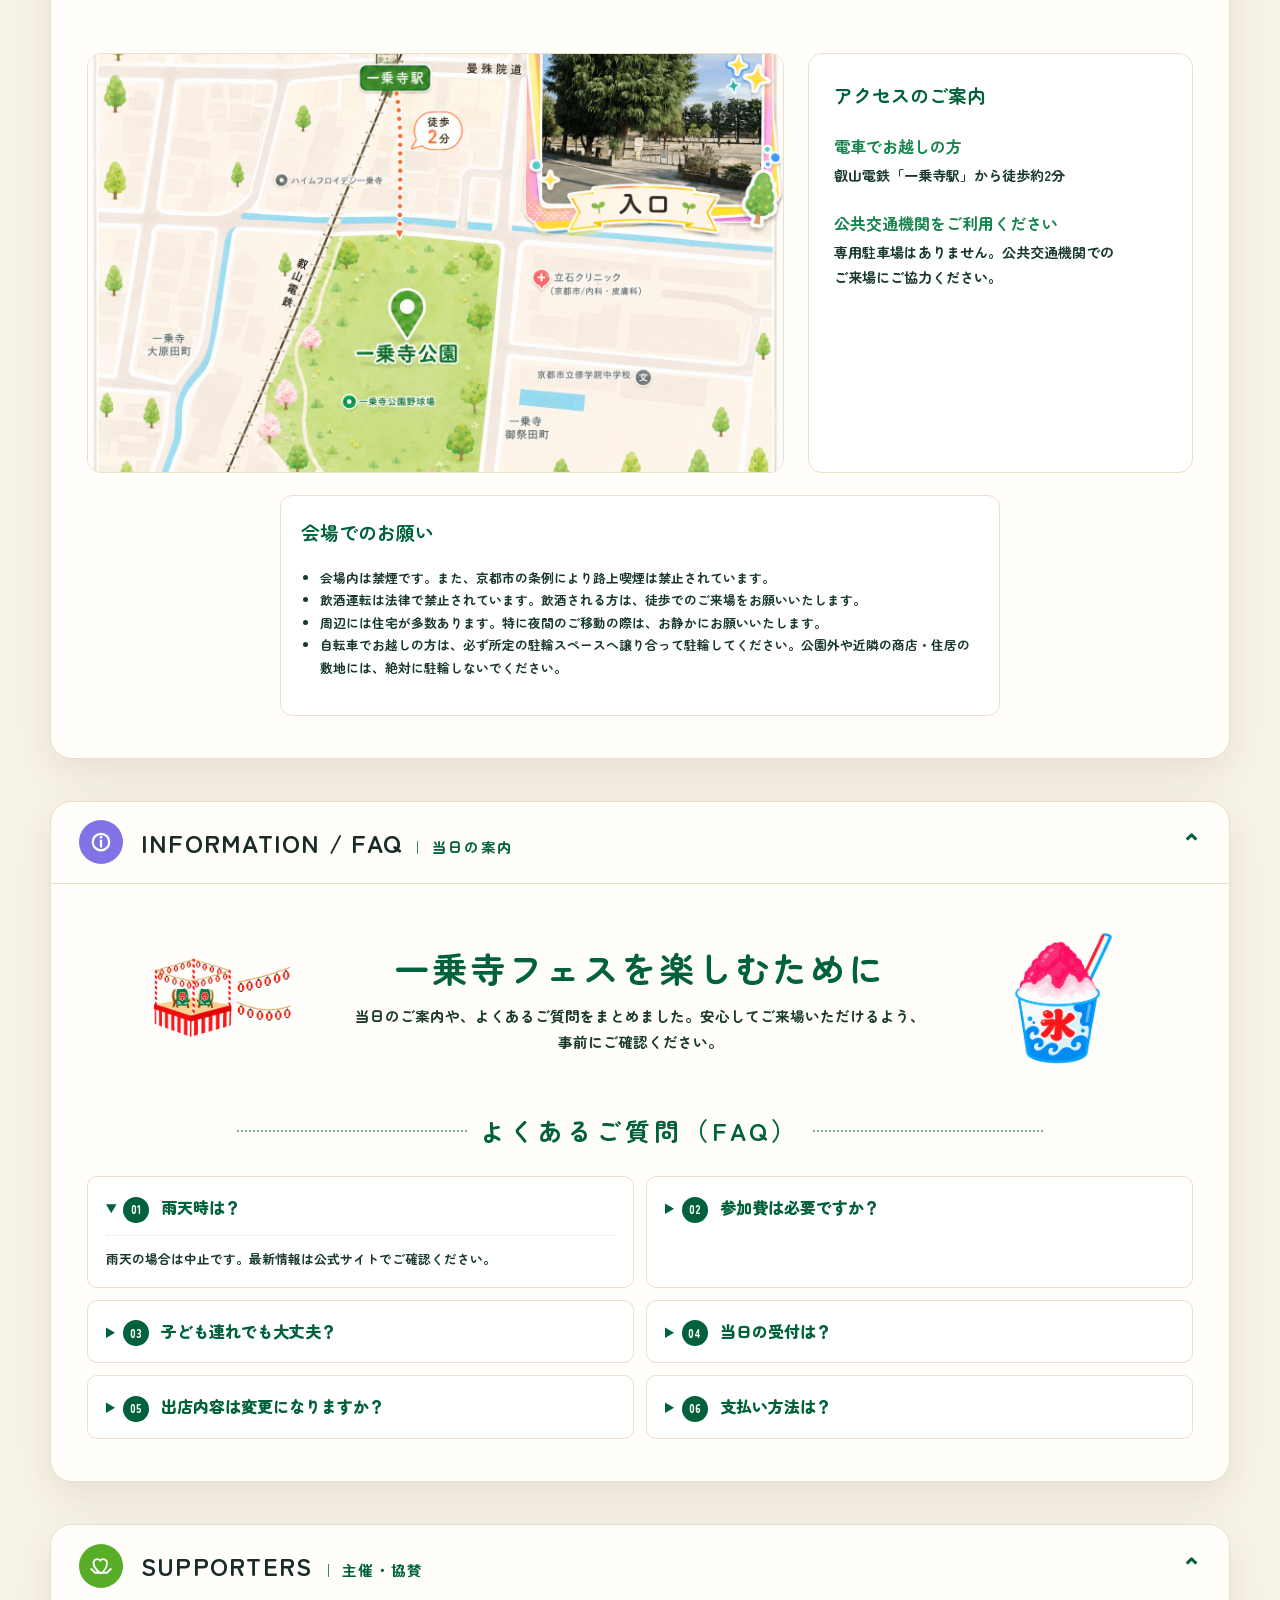
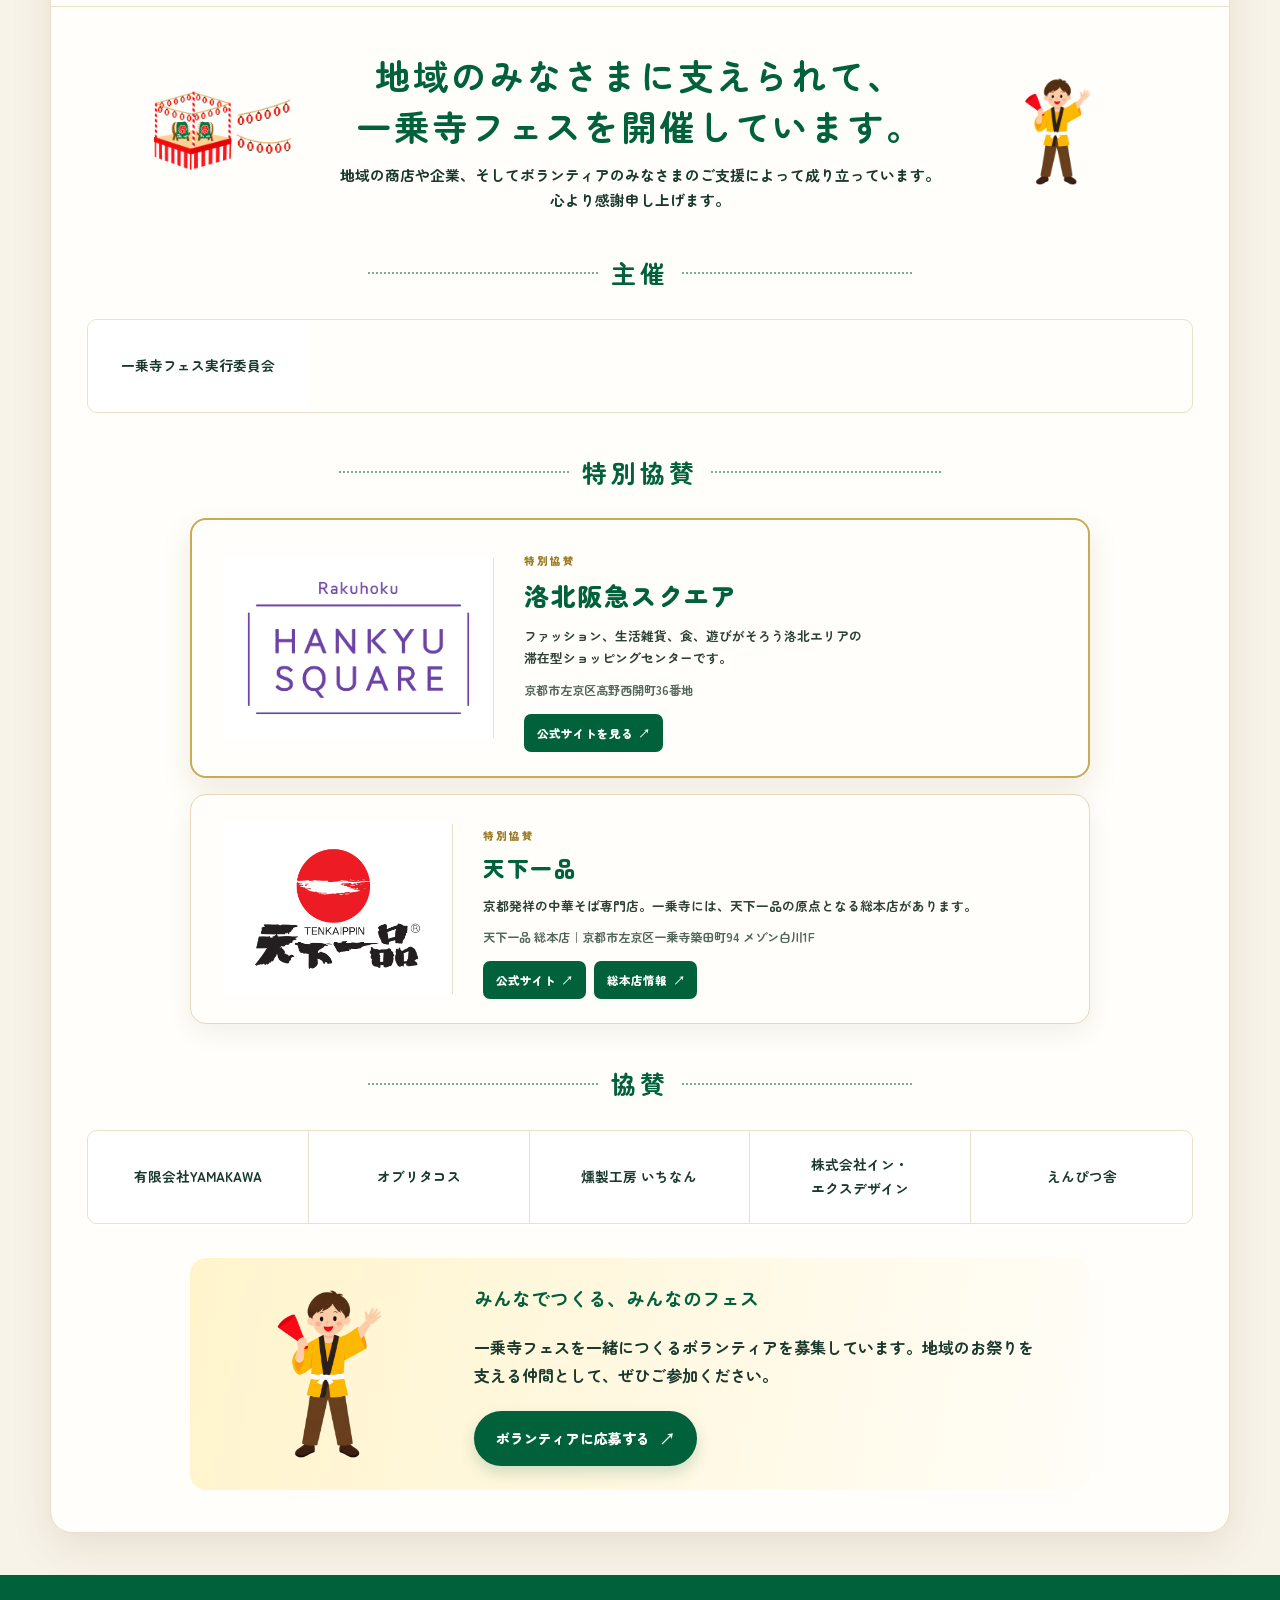
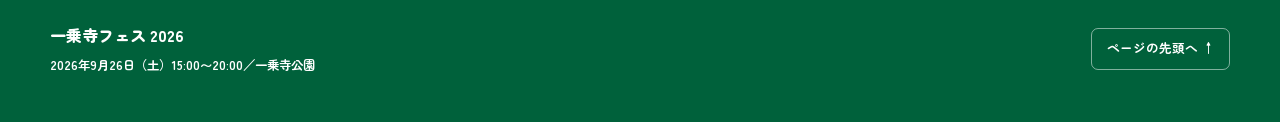
==== commit fb50e8ac: "Add Kyoto Seika booth program details" ====
--- a/fess.html
+++ b/fess.html
@@ -29,7 +29,7 @@
     <link rel="preconnect" href="https://fonts.gstatic.com" crossorigin>
     <link rel="preload" as="image" href="assets/hero-festival-scene-mobile.jpg" media="(max-width: 560px)">
     <link href="https://fonts.googleapis.com/css2?family=Zen+Maru+Gothic:wght@400;500;700;900&display=swap" rel="stylesheet">
-    <link rel="stylesheet" href="fess-redesign.css?v=20260831-3">
+    <link rel="stylesheet" href="fess-redesign.css?v=20260901-1">
     <script type="application/ld+json">
       {
         "@context": "https://schema.org",
@@ -151,7 +151,7 @@
             <a class="experience-booth-card" href="experience/kyoto-seika.html">
               <span class="experience-booth-card__number">02</span>
               <span class="experience-booth-card__media"><img src="assets/logo-kyoto-seika.webp" alt="京都精華大学"></span>
-              <span class="experience-booth-card__copy"><strong>京都精華大学ブース</strong><small>ブースの詳しい内容は現在準備中です。</small></span>
+              <span class="experience-booth-card__copy"><strong>京都精華大学ブース</strong><small>楽器づくり、音あそび、鉄扇踊り、言葉を交わす交流企画などを楽しめます。</small></span>
               <span class="experience-booth-card__button">ブース詳細を見る <b aria-hidden="true">›</b></span>
             </a>
             <a class="experience-booth-card" href="experience/tanka.html">
